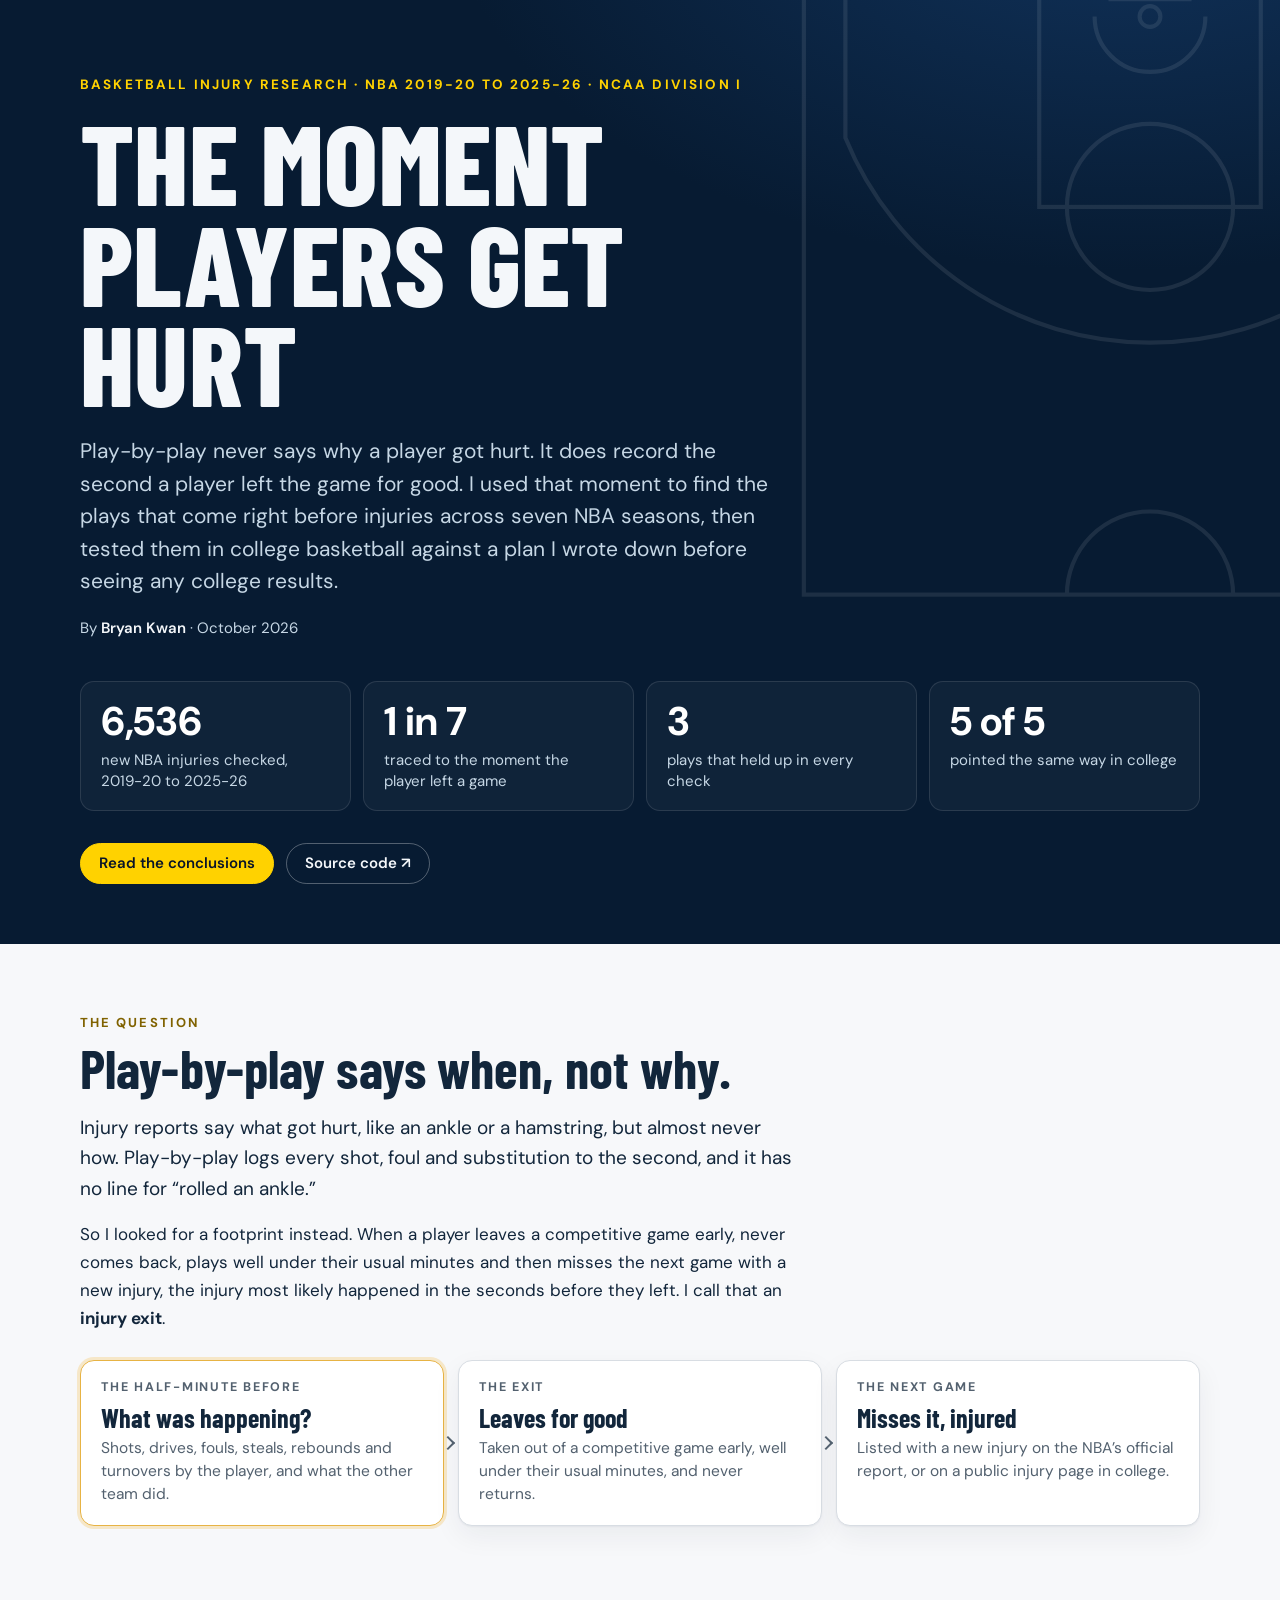
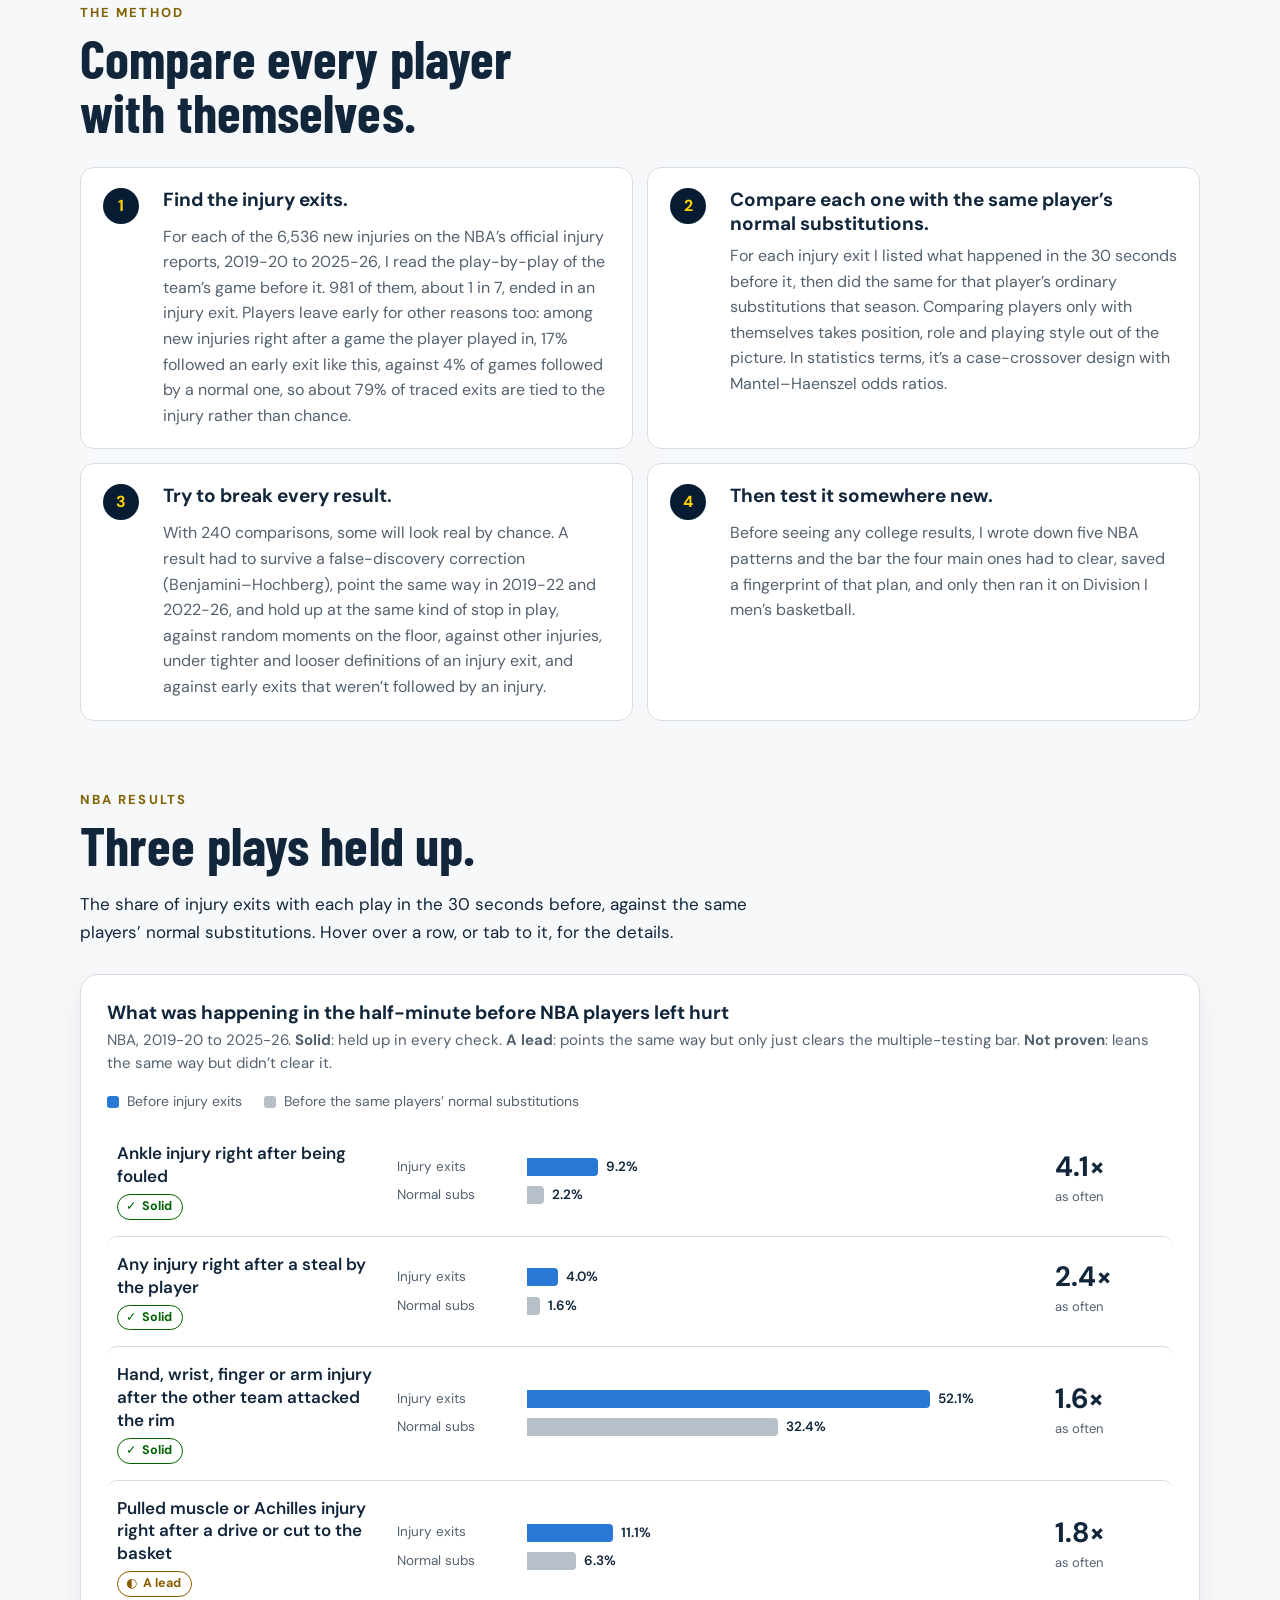
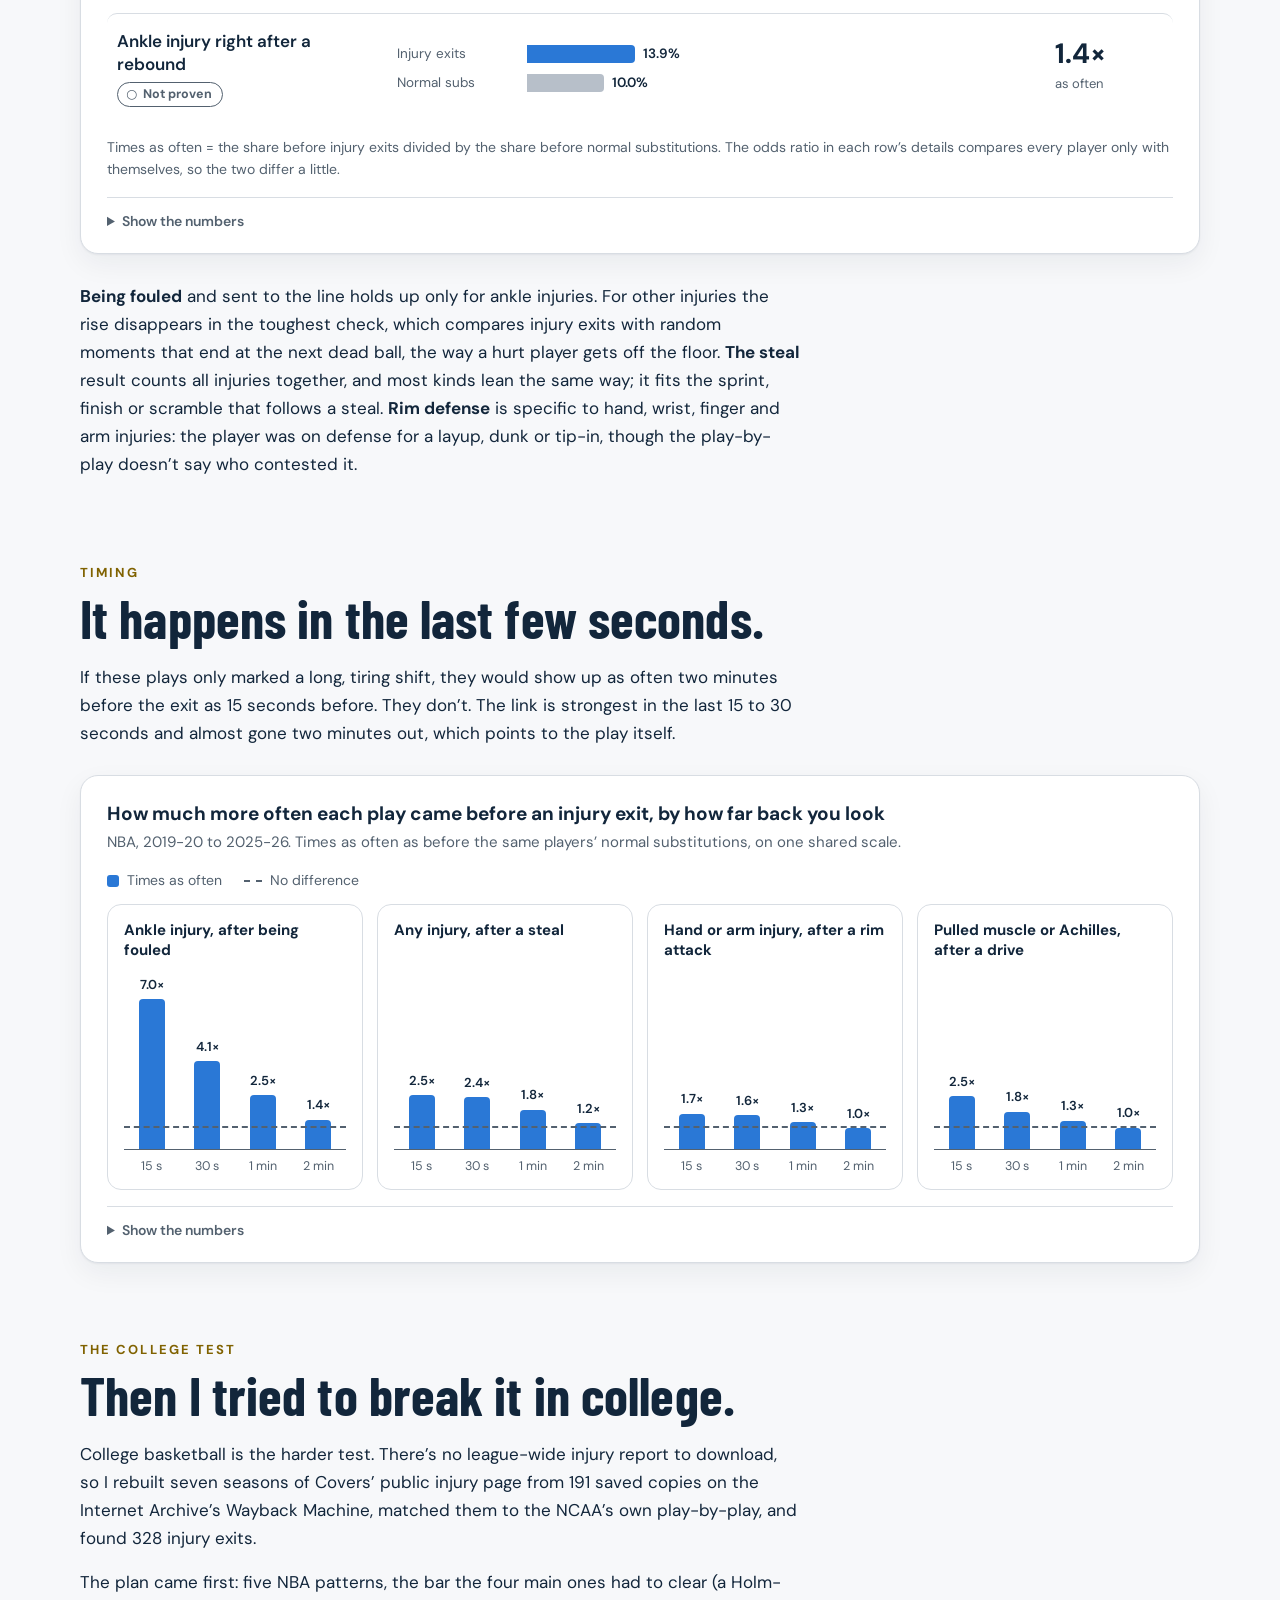
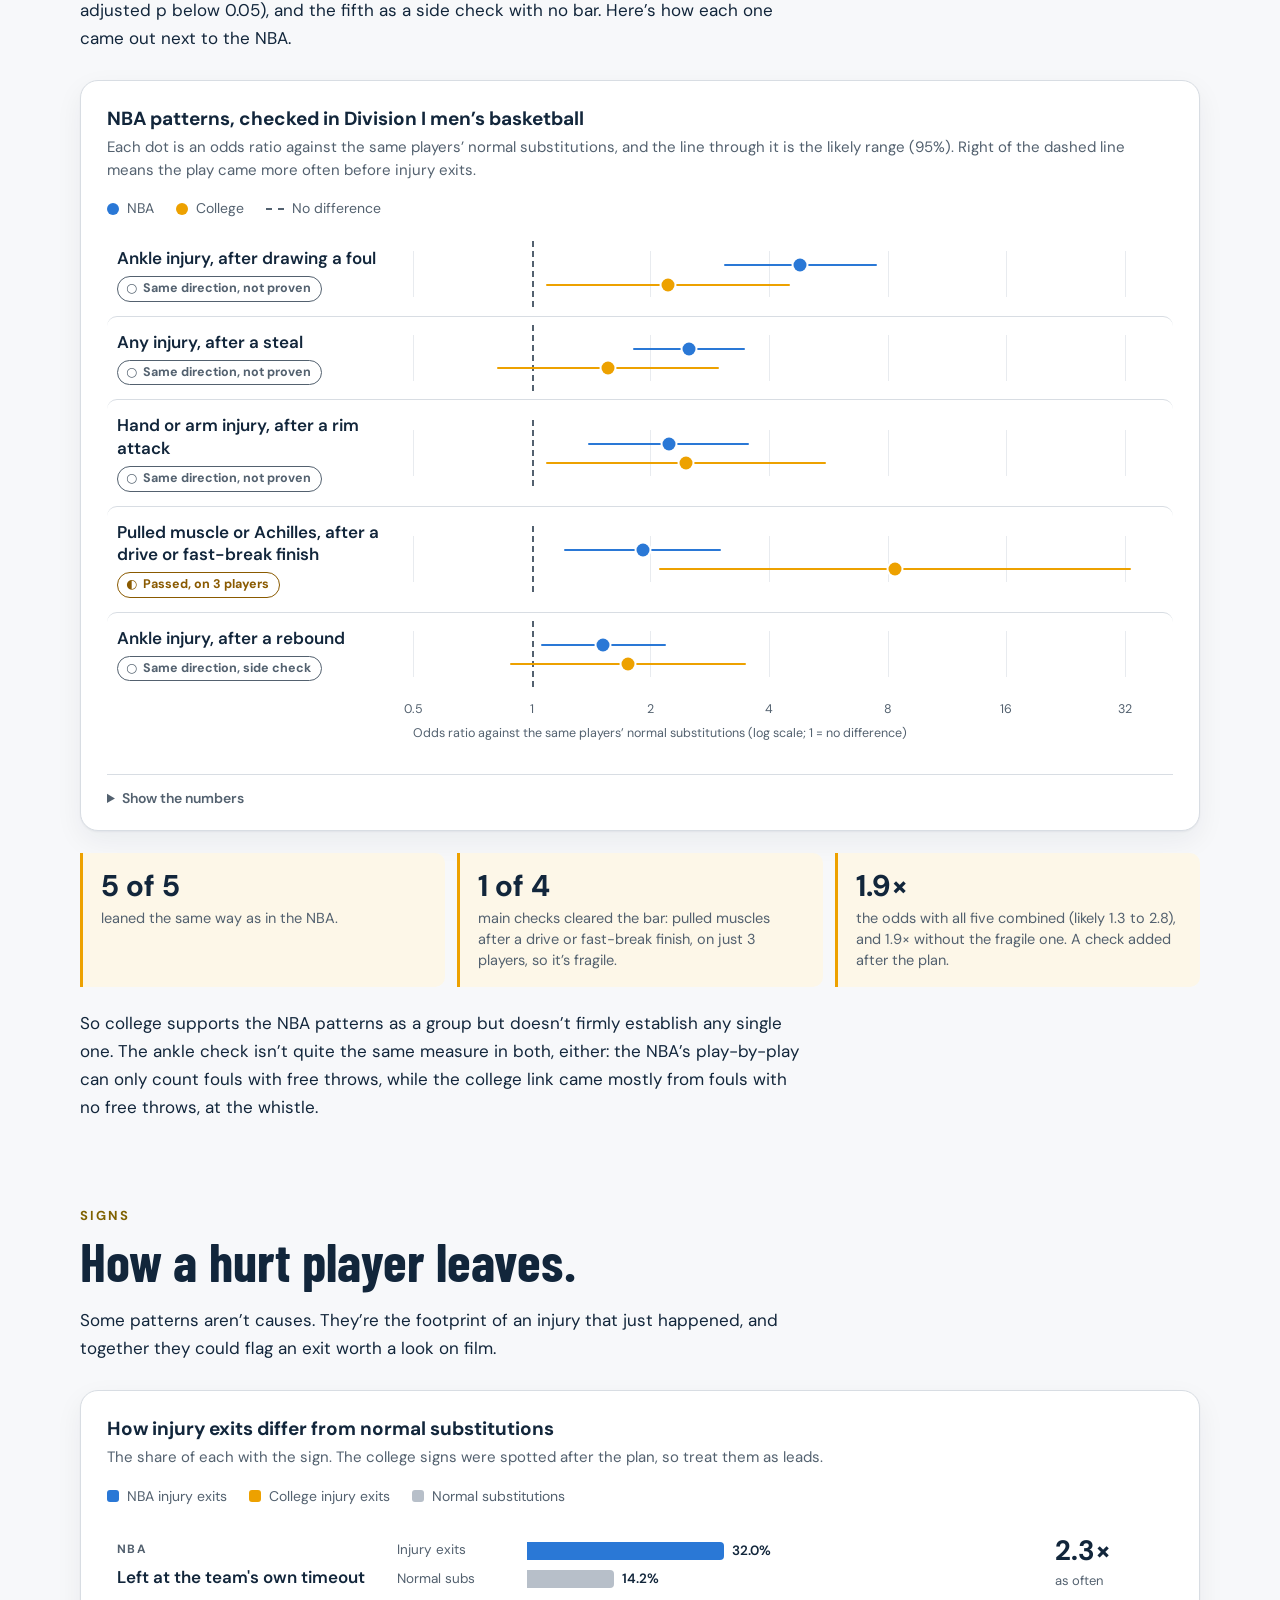
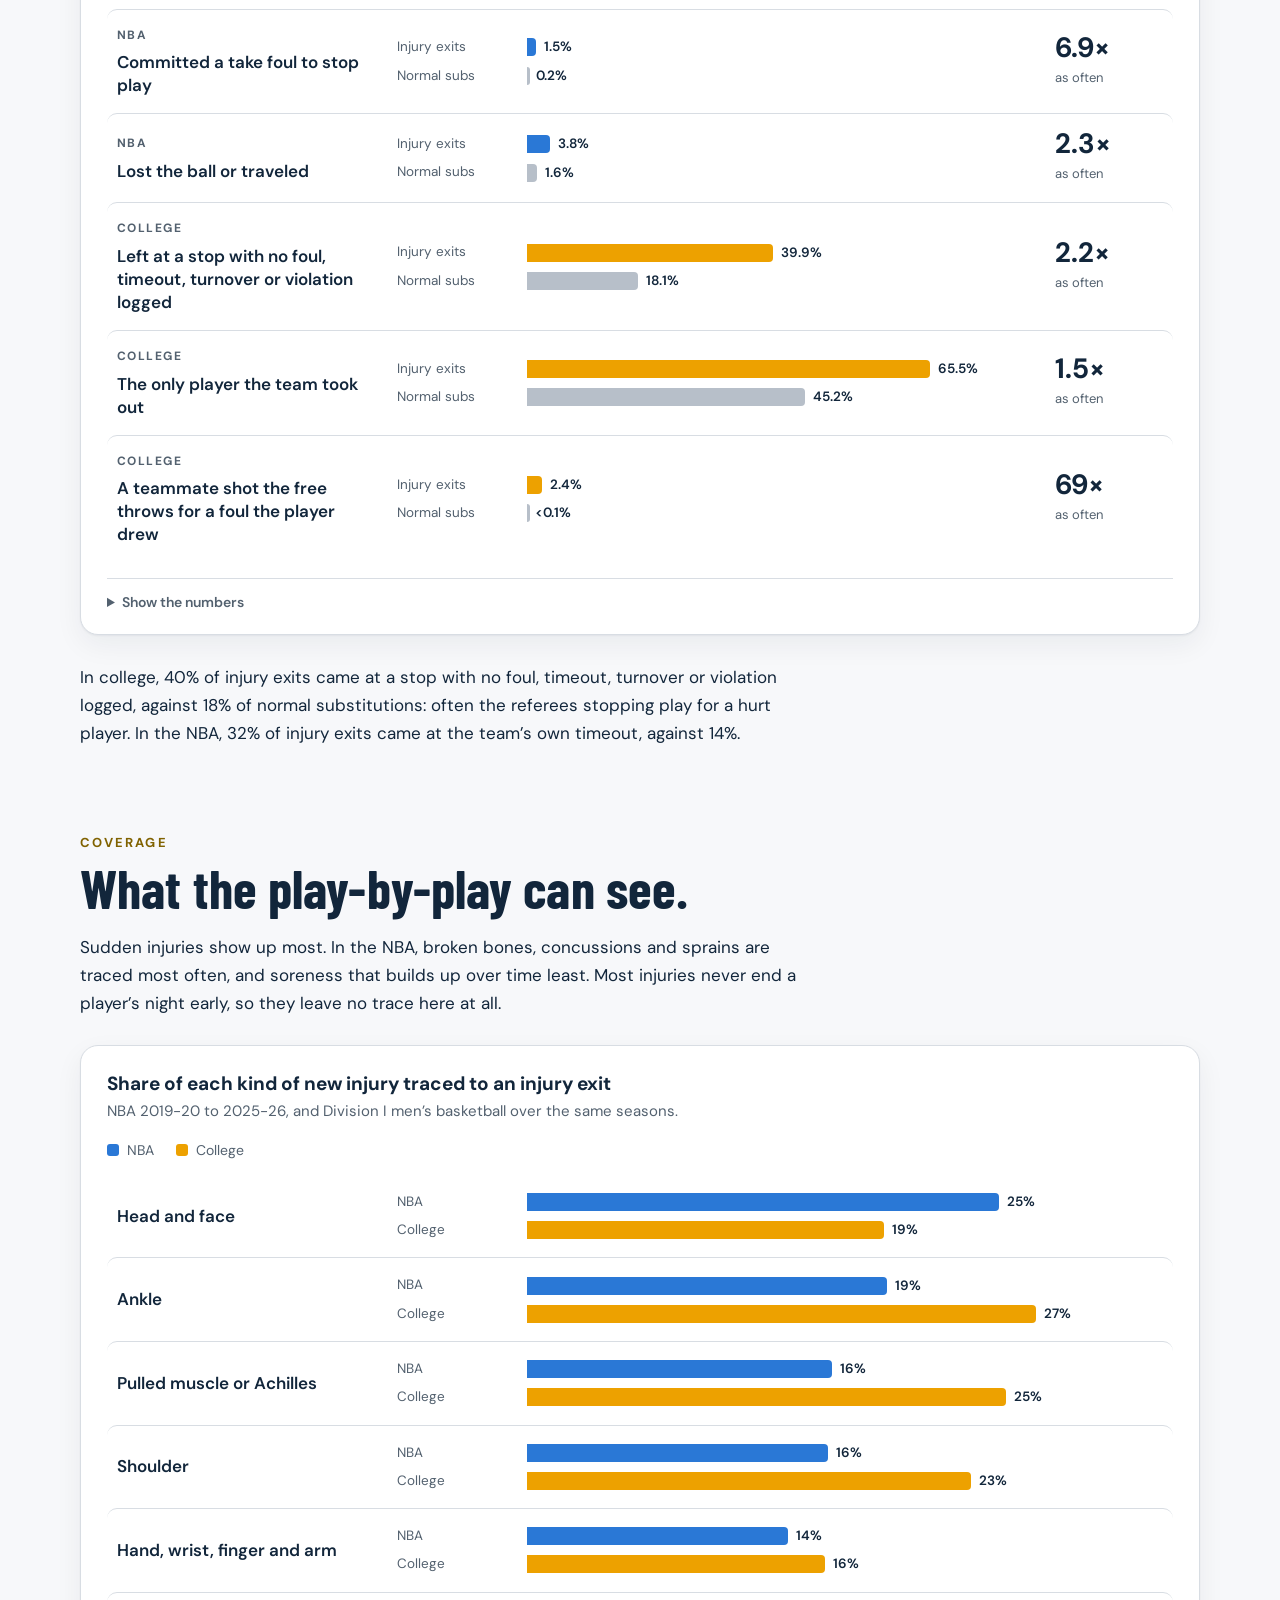
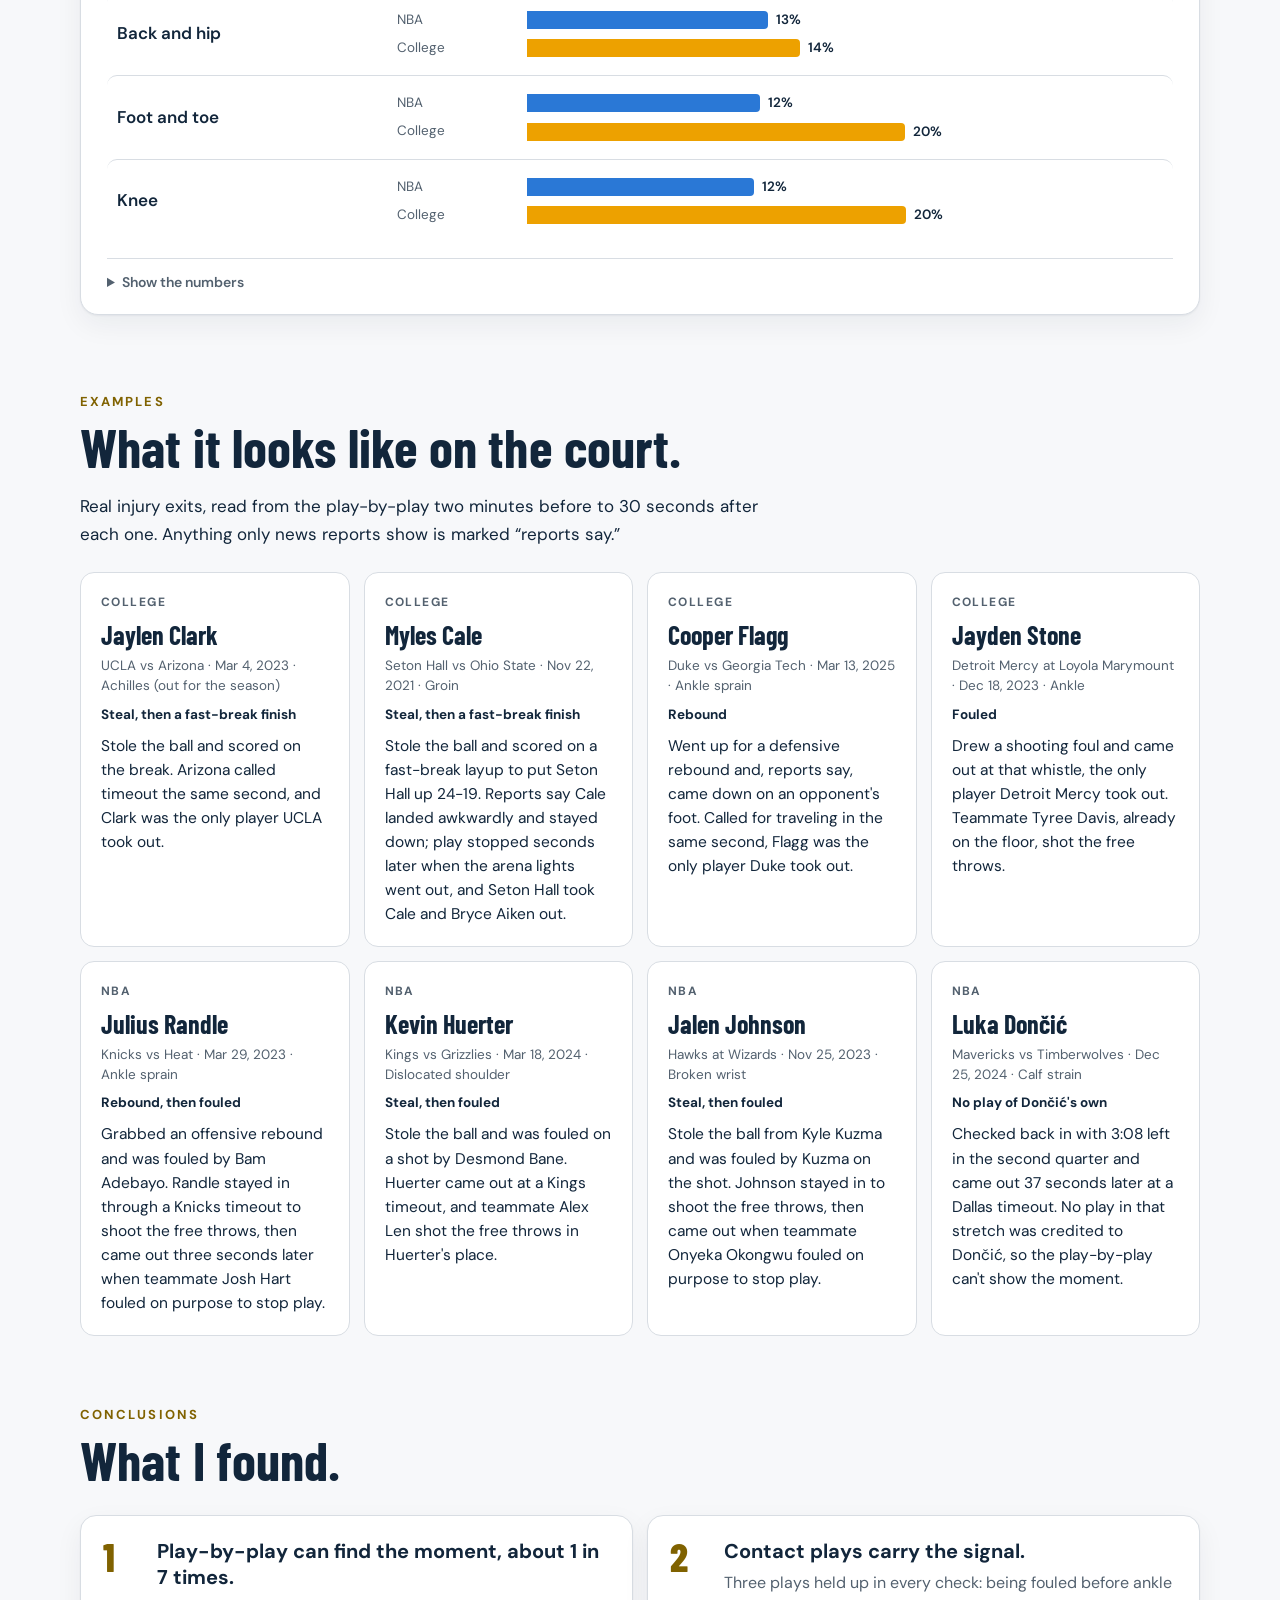
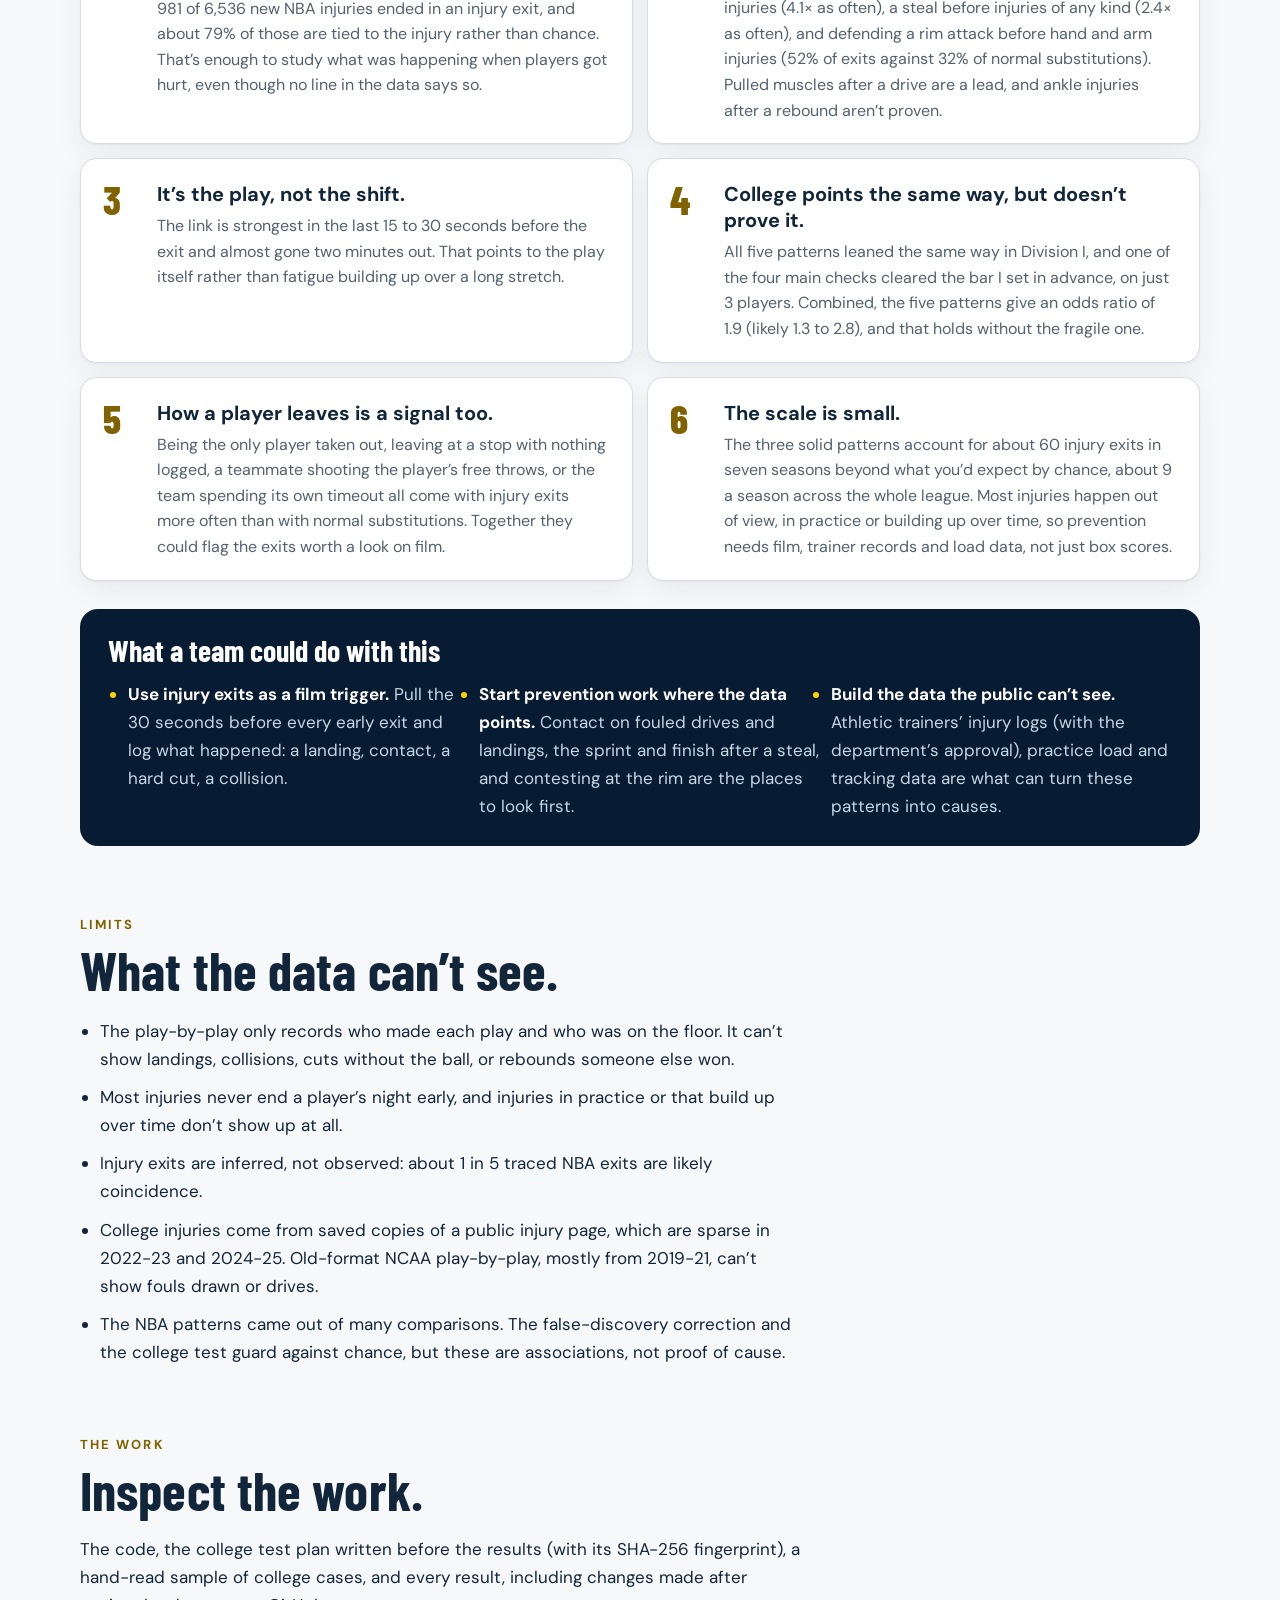
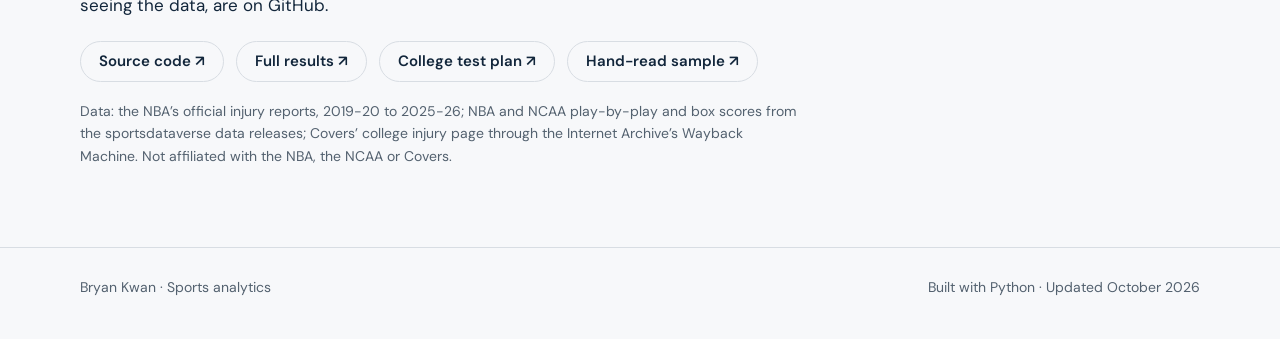
==== docs/index.html @ 78211c9e "first commit" ====
<!doctype html>
<html lang="en">
<head>
<meta charset="utf-8">
<meta name="viewport" content="width=device-width, initial-scale=1">
<title>The moment players get hurt · Basketball injury research</title>
<meta name="description" content="1 in 7 NBA injuries traced to the half-minute before the player left the game: the plays that come right before injuries, tested across 7 NBA seasons and checked in college basketball.">
<meta name="author" content="Bryan Kwan">
<meta property="og:type" content="article">
<meta property="og:title" content="The moment players get hurt">
<meta property="og:description" content="1 in 7 NBA injuries traced to the half-minute before the player left the game: the plays that come right before injuries, tested across 7 NBA seasons and checked in college basketball.">
<meta property="og:url" content="https://bryanhkwan.github.io/Basketball-Injury-Project/">
<meta property="og:image" content="https://bryanhkwan.github.io/Basketball-Injury-Project/assets/social-card.png">
<meta property="og:image:width" content="2400">
<meta property="og:image:height" content="1260">
<meta name="twitter:card" content="summary_large_image">
<meta name="theme-color" content="#071b32">
<link rel="icon" href="data:image/svg+xml,%3Csvg xmlns='http://www.w3.org/2000/svg' viewBox='0 0 64 64'%3E%3Ccircle cx='32' cy='32' r='29' fill='%23ffd200'/%3E%3Cg fill='none' stroke='%23071b32' stroke-width='3.5'%3E%3Cpath d='M3 32h58M32 3v58M12 11c9 8 9 34 0 42M52 11c-9 8-9 34 0 42'/%3E%3C/g%3E%3C/svg%3E">
<link rel="preconnect" href="https://fonts.googleapis.com">
<link rel="preconnect" href="https://fonts.gstatic.com" crossorigin>
<link rel="stylesheet" href="https://fonts.googleapis.com/css2?family=Barlow+Condensed:wght@600;700;800&family=DM+Sans:opsz,wght@9..40,400;9..40,600;9..40,700&display=swap">
<style>
/* The public report page (docs/index.html). Light by default, dark when the reader's system is dark.
   Series colors are validated with the dataviz palette checks: NBA blue and college gold in each mode. */
:root {
  color-scheme: light;
  --paper: #f7f8fa;
  --surface: #ffffff;
  --ink: #12263b;
  --ink-2: #53616f;
  --line: #d8dde3;
  --grid: #e8ebef;
  --navy: #071b32;
  --gold: #ffd200;
  --gold-ink: #806200;
  --nba: #2a78d6;
  --college: #eda100;
  --normal: #b7bfc9;
  --ref: #53616f;
  --good: #006300;
  --lead: #8a5a00;
  --hover: rgba(18, 38, 59, 0.04);
  --tip-bg: #ffffff;
  --tip-line: rgba(18, 38, 59, 0.14);
  --shadow: 0 1px 2px rgba(7, 27, 50, 0.05), 0 10px 28px rgba(7, 27, 50, 0.06);
  --hero-ink: #f4f7fa;
  --hero-ink-2: #c6d7e5;
  --display: "Barlow Condensed", "Arial Narrow", "Segoe UI", sans-serif;
  --body: "DM Sans", "Segoe UI", system-ui, -apple-system, sans-serif;
}
@media (prefers-color-scheme: dark) {
  :root {
    color-scheme: dark;
    --paper: #030b1a;
    --surface: #0c1e36;
    --ink: #f4f7fb;
    --ink-2: #99abc4;
    --line: #1d3350;
    --grid: #15293f;
    --gold-ink: #ffd200;
    --nba: #3987e5;
    --college: #c98500;
    --normal: #5b6b7d;
    --ref: #99abc4;
    --good: #3ccf6e;
    --lead: #fab219;
    --hover: rgba(244, 247, 251, 0.04);
    --tip-bg: #0f2540;
    --tip-line: rgba(244, 247, 251, 0.16);
    --shadow: none;
  }
}

* { box-sizing: border-box; }
html { -webkit-text-size-adjust: 100%; scroll-behavior: smooth; }
@media (prefers-reduced-motion: reduce) { html { scroll-behavior: auto; } }
body { margin: 0; background: var(--paper); color: var(--ink); font: 400 17px/1.65 var(--body); }
a { color: inherit; text-underline-offset: 3px; }
a:focus-visible, button:focus-visible, summary:focus-visible { outline: 2px solid var(--nba); outline-offset: 3px; border-radius: 4px; }
.wrap { width: min(1120px, 100% - 40px); margin-inline: auto; }
.measure { max-width: 720px; }
.skip { position: absolute; left: -9999px; }
.skip:focus { left: 16px; top: 16px; z-index: 10; background: var(--gold); color: #091428; padding: 8px 12px; border-radius: 8px; }

/* ---- hero ---------------------------------------------------------------------------------------------- */
.hero { position: relative; overflow: hidden; color: var(--hero-ink); padding: 76px 0 60px;
  background: radial-gradient(1100px 620px at 88% -12%, #11335c 0%, rgba(17, 51, 92, 0) 62%), var(--navy); }
.court { position: absolute; right: -230px; top: -70px; width: 720px; max-width: none; opacity: 0.085; pointer-events: none; }
.court * { fill: none; stroke: #ffffff; stroke-width: 3; }
.hero .wrap { position: relative; }
.kicker { margin: 0; font: 700 13.5px/1.4 var(--body); letter-spacing: 0.16em; text-transform: uppercase; color: var(--gold); }
.hero h1 { margin: 16px 0 22px; max-width: 11ch; font: 800 clamp(52px, 9.5vw, 112px)/0.9 var(--display); text-transform: uppercase; letter-spacing: 0.004em; }
.dek { margin: 0; max-width: 700px; font-size: clamp(18px, 2.1vw, 21px); line-height: 1.55; color: var(--hero-ink-2); }
.byline { margin: 18px 0 0; font-size: 15px; color: var(--hero-ink-2); }
.byline b { color: var(--hero-ink); font-weight: 600; }
.metrics { display: grid; grid-template-columns: repeat(auto-fit, minmax(min(100%, 210px), 1fr)); gap: 12px; margin: 40px 0 0; padding: 0; list-style: none; }
.metrics li { padding: 18px 20px; border: 1px solid rgba(255, 255, 255, 0.11); border-radius: 14px; background: rgba(255, 255, 255, 0.035); }
.metrics strong { display: block; font: 700 40px/1.05 var(--body); color: #ffffff; }
.metrics span { display: block; margin-top: 8px; font-size: 15px; line-height: 1.4; color: var(--hero-ink-2); }
.actions { display: flex; flex-wrap: wrap; gap: 12px; margin-top: 32px; }
.button { display: inline-flex; align-items: center; gap: 8px; padding: 12px 18px; border: 1px solid rgba(255, 255, 255, 0.3);
  border-radius: 999px; font: 600 15px/1 var(--body); color: var(--hero-ink); text-decoration: none; }
.button:hover { border-color: rgba(255, 255, 255, 0.6); }
.button.primary { background: var(--gold); border-color: var(--gold); color: #091428; }
.button.primary:hover { background: #ffe15c; }
.button.dark { border-color: var(--line); color: var(--ink); }
.button.dark:hover { border-color: var(--ink-2); }
.button:focus-visible { outline: 2px solid var(--gold); outline-offset: 3px; }

/* ---- sections ---------------------------------------------------------------------------------------- */
main section { padding: 72px 0 0; scroll-margin-top: 16px; }
.eyebrow { margin: 0; font: 700 13px/1 var(--body); letter-spacing: 0.16em; text-transform: uppercase; color: var(--gold-ink); }
h2 { margin: 12px 0 18px; font: 700 clamp(36px, 5vw, 54px)/1 var(--display); letter-spacing: 0.002em; color: var(--ink); text-wrap: balance; }
h3 { margin: 0; font: 700 19px/1.3 var(--body); }
p { margin: 0 0 16px; }
.lead { font-size: 19px; line-height: 1.6; }
.muted { color: var(--ink-2); }
strong, b { font-weight: 700; }

.flow { display: grid; grid-template-columns: repeat(3, minmax(0, 1fr)); gap: 14px; margin: 28px 0 8px; padding: 0; list-style: none; counter-reset: flow; }
.flow li { position: relative; padding: 20px 20px 18px; border: 1px solid var(--line); border-radius: 14px; background: var(--surface); box-shadow: var(--shadow); }
.flow li.key { border-color: color-mix(in srgb, var(--college) 70%, var(--line)); box-shadow: 0 0 0 3px color-mix(in srgb, var(--college) 20%, transparent); }
.flow .step { display: block; font: 700 12.5px/1 var(--body); letter-spacing: 0.14em; text-transform: uppercase; color: var(--ink-2); }
.flow strong { display: block; margin: 10px 0 6px; font: 700 26px/1.05 var(--display); }
.flow p { margin: 0; font-size: 15.5px; line-height: 1.5; color: var(--ink-2); }
.flow li + li::before { content: ""; position: absolute; left: -11px; top: 50%; width: 8px; height: 8px; border-top: 2px solid var(--ink-2); border-right: 2px solid var(--ink-2); transform: translate(-50%, -50%) rotate(45deg); }

.steps { margin: 28px 0 0; padding: 0; list-style: none; display: grid; gap: 14px; counter-reset: steps; }
.steps li { display: grid; grid-template-columns: 44px minmax(0, 1fr); align-content: start; gap: 0 16px; padding: 20px 22px; border: 1px solid var(--line); border-radius: 14px; background: var(--surface); counter-increment: steps; }
.steps li::before { content: counter(steps); display: grid; place-items: center; width: 36px; height: 36px; border-radius: 50%; background: var(--navy); color: var(--gold); font: 700 16px/1 var(--body); }
.steps h3 { grid-column: 2; margin-bottom: 6px; }
.steps p { grid-column: 2; margin: 0; color: var(--ink-2); font-size: 16px; line-height: 1.6; }

@media (min-width: 960px) {
  .steps { grid-template-columns: repeat(2, minmax(0, 1fr)); }
  .conclusions { grid-template-columns: repeat(2, minmax(0, 1fr)); }
  .todo ul { grid-template-columns: repeat(3, minmax(0, 1fr)); gap: 12px 32px; }
}
.figure + .measure { margin-top: 28px; }

/* ---- figures ----------------------------------------------------------------------------------------- */
.figure { margin: 28px 0 8px; padding: 26px 26px 20px; border: 1px solid var(--line); border-radius: 18px; background: var(--surface); box-shadow: var(--shadow); }
.figure .sub { margin: 4px 0 16px; font-size: 15px; line-height: 1.5; color: var(--ink-2); }
.legend { display: flex; flex-wrap: wrap; gap: 6px 22px; margin: 0 0 12px; padding: 0; list-style: none; font-size: 14px; color: var(--ink-2); }
.legend li { display: inline-flex; align-items: center; gap: 8px; }
.sw { display: inline-block; width: 12px; height: 12px; border-radius: 3px; }
.sw.dot { border-radius: 50%; }
.sw.ref { width: 18px; height: 0; border-top: 2px dashed var(--ref); border-radius: 0; }
.note { margin: 14px 0 0; font-size: 14px; line-height: 1.55; color: var(--ink-2); }
.chart { position: relative; }
.chart:empty { min-height: 220px; }

details.data { margin-top: 16px; padding-top: 12px; border-top: 1px solid var(--line); }
details.data summary { cursor: pointer; width: fit-content; font-size: 14px; font-weight: 600; color: var(--ink-2); }
details.data summary:hover { color: var(--ink); }
.table-wrap { overflow-x: auto; }
table { width: 100%; margin-top: 12px; border-collapse: collapse; font-size: 14px; line-height: 1.45; font-variant-numeric: tabular-nums; }
caption { text-align: left; padding: 0 0 8px; color: var(--ink-2); font-size: 13.5px; }
th, td { padding: 9px 10px; border-bottom: 1px solid var(--line); text-align: left; vertical-align: top; }
thead th { font-weight: 600; color: var(--ink-2); white-space: nowrap; }
td.num, th.num { text-align: right; white-space: nowrap; }

/* verdict tags: icon + label, never color alone */
.tag { display: inline-flex; align-items: center; gap: 6px; width: fit-content; padding: 3px 10px 3px 8px; border: 1px solid currentColor; border-radius: 999px; font-size: 12.5px; font-weight: 700; line-height: 1.4; white-space: nowrap; }
.tag.solid { color: var(--good); }
.tag.lead, .tag.passed { color: var(--lead); }
.tag.not, .tag.same { color: var(--ink-2); }
.chip { display: inline-block; font-size: 12px; font-weight: 700; letter-spacing: 0.12em; text-transform: uppercase; color: var(--ink-2); }

/* paired bar rows: a label, one or two bars on a shared scale, an optional ratio */
.rows { display: grid; }
.row { display: grid; grid-template-columns: minmax(0, 16rem) minmax(0, 1fr) 6.75rem; gap: 10px 24px; align-items: center; padding: 16px 10px; border-top: 1px solid var(--line); border-radius: 10px; outline: none; }
.row.no-ratio { grid-template-columns: minmax(0, 16rem) minmax(0, 1fr); }
.row:first-child { border-top-color: transparent; }
.row:hover, .row:focus-visible { background: var(--hover); }
.row:focus-visible { box-shadow: inset 0 0 0 2px var(--nba); }
.row-head { display: grid; gap: 6px; min-width: 0; }
.row-label { font-weight: 600; line-height: 1.35; }
.bars { display: grid; gap: 6px; min-width: 0; }
.bar-line { display: grid; grid-template-columns: 7.5rem minmax(0, 1fr); gap: 10px; align-items: center; font-size: 13.5px; color: var(--ink-2); }
.track { position: relative; height: 18px; }
.bar { position: absolute; left: 0; top: 0; bottom: 0; min-width: 3px; border-radius: 0 4px 4px 0; }
.bar-val { position: absolute; top: 50%; transform: translateY(-50%); padding-left: 8px; font-weight: 600; color: var(--ink); white-space: nowrap; font-variant-numeric: tabular-nums; }
.ratio strong { display: block; font: 700 28px/1 var(--body); }
.ratio span { font-size: 13px; color: var(--ink-2); }

/* the fade: small multiples on one shared scale */
.fade { display: grid; grid-template-columns: repeat(auto-fit, minmax(min(100%, 230px), 1fr)); gap: 14px; }
.panel { padding: 16px 16px 12px; border: 1px solid var(--line); border-radius: 14px; outline: none; }
.panel:hover, .panel:focus-visible { background: var(--hover); }
.panel:focus-visible { box-shadow: inset 0 0 0 2px var(--nba); }
.panel h3 { min-height: 2.6em; margin-bottom: 10px; font-size: 15px; line-height: 1.3; }
.plot { position: relative; height: 180px; display: grid; grid-template-columns: repeat(4, minmax(0, 1fr)); align-items: end; border-bottom: 1px solid var(--ink-2); }
.col { position: relative; justify-self: center; width: min(26px, 70%); min-height: 2px; border-radius: 4px 4px 0 0; background: var(--nba); }
.col-val { position: absolute; bottom: calc(100% + 4px); left: 50%; transform: translateX(-50%); font-size: 13px; font-weight: 600; white-space: nowrap; font-variant-numeric: tabular-nums; }
.ref-line { position: absolute; left: 0; right: 0; border-top: 2px dashed var(--ref); pointer-events: none; }
.ticks { display: grid; grid-template-columns: repeat(4, minmax(0, 1fr)); margin-top: 6px; font-size: 12.5px; text-align: center; color: var(--ink-2); }

/* the college check: estimates with their likely ranges on a log scale */
.forest { display: grid; }
.f-row { display: grid; grid-template-columns: minmax(0, 17rem) minmax(0, 1fr); gap: 8px 24px; align-items: center; padding: 14px 10px; border-top: 1px solid var(--line); border-radius: 10px; outline: none; }
.f-row:first-child { border-top-color: transparent; }
.f-row:hover, .f-row:focus-visible { background: var(--hover); }
.f-row:focus-visible { box-shadow: inset 0 0 0 2px var(--nba); }
.f-plot { position: relative; height: 46px; }
.f-grid { position: absolute; top: 0; bottom: 0; border-left: 1px solid var(--grid); }
.f-ref { position: absolute; top: -10px; bottom: -10px; border-left: 2px dashed var(--ref); }
.f-est { position: absolute; left: 0; right: 0; height: 0; }
.f-est.nba { top: 30%; color: var(--nba); }
.f-est.college { top: 72%; color: var(--college); }
.f-whisker { position: absolute; top: -1px; height: 2px; border-radius: 1px; background: currentColor; }
.f-dot { position: absolute; top: 0; width: 13px; height: 13px; border-radius: 50%; background: currentColor; transform: translate(-50%, -50%); box-shadow: 0 0 0 2px var(--surface); }
.f-axis-row { padding-top: 4px; border-top: 0; }
.f-axis-row:hover { background: none; }
.f-axis { position: relative; height: 22px; }
.f-tick { position: absolute; top: 0; transform: translateX(-50%); font-size: 12.5px; color: var(--ink-2); font-variant-numeric: tabular-nums; }
.f-axis-label { margin: 2px 0 0; font-size: 12.5px; color: var(--ink-2); }

.callouts { display: grid; grid-template-columns: repeat(auto-fit, minmax(min(100%, 220px), 1fr)); gap: 12px; margin: 22px 0 0; padding: 0; list-style: none; }
.callouts li { padding: 16px 18px; border-left: 3px solid var(--college); border-radius: 0 10px 10px 0; background: color-mix(in srgb, var(--college) 9%, var(--surface)); }
.callouts strong { display: block; font: 700 30px/1.1 var(--body); }
.callouts span { display: block; margin-top: 6px; font-size: 14.5px; line-height: 1.45; color: var(--ink-2); }

/* examples */
.cards { display: grid; grid-template-columns: repeat(auto-fit, minmax(min(100%, 250px), 1fr)); gap: 14px; margin-top: 24px; }
.card { display: grid; align-content: start; gap: 8px; padding: 20px; border: 1px solid var(--line); border-radius: 14px; background: var(--surface); }
.card h3 { font: 700 26px/1.05 var(--display); }
.card .meta { margin: 0; font-size: 13.5px; line-height: 1.45; color: var(--ink-2); }
.card .play { margin: 0; font-size: 13.5px; font-weight: 700; }
.card p.story { margin: 0; font-size: 15.5px; line-height: 1.55; }

/* conclusions */
.conclusions { margin: 28px 0 0; padding: 0; list-style: none; display: grid; gap: 14px; counter-reset: c; }
.conclusions li { position: relative; padding: 22px 24px 20px 76px; border: 1px solid var(--line); border-radius: 16px; background: var(--surface); box-shadow: var(--shadow); counter-increment: c; }
.conclusions li::before { content: counter(c); position: absolute; left: 22px; top: 20px; font: 800 40px/1 var(--display); color: var(--gold-ink); }
.conclusions h3 { margin-bottom: 6px; font-size: 20px; }
.conclusions p { margin: 0; color: var(--ink-2); font-size: 16px; line-height: 1.6; }
.todo { margin: 28px 0 0; padding: 26px 28px; border-radius: 18px; background: var(--navy); color: var(--hero-ink); }
.todo h3 { font: 700 30px/1.05 var(--display); color: #ffffff; }
.todo ul { margin: 14px 0 0; padding-left: 20px; display: grid; gap: 10px; color: var(--hero-ink-2); }
.todo li::marker { color: var(--gold); }
.todo b { color: #ffffff; }
.limits { margin: 20px 0 0; padding-left: 20px; display: grid; gap: 10px; }
.links { display: flex; flex-wrap: wrap; gap: 12px; margin: 22px 0 18px; }
.credits { font-size: 14px; line-height: 1.6; color: var(--ink-2); }

footer { margin-top: 80px; padding: 28px 0 40px; border-top: 1px solid var(--line); font-size: 14px; color: var(--ink-2); }
footer .wrap { display: flex; flex-wrap: wrap; justify-content: space-between; gap: 8px 24px; }

/* tooltip: values lead, labels follow */
.tip { position: fixed; z-index: 20; max-width: 300px; padding: 10px 12px; border: 1px solid var(--tip-line); border-radius: 10px; background: var(--tip-bg); color: var(--ink); box-shadow: 0 8px 28px rgba(7, 27, 50, 0.18); font-size: 13.5px; line-height: 1.4; pointer-events: none; }
.tip-title { margin-bottom: 6px; font-weight: 600; color: var(--ink-2); }
.tip-row { display: flex; justify-content: space-between; gap: 18px; }
.tip-row b { flex: none; white-space: nowrap; font-variant-numeric: tabular-nums; }

@media (max-width: 760px) {
  body { font-size: 16.5px; }
  .hero { padding: 56px 0 44px; }
  .court { width: 520px; right: -170px; top: -40px; }
  .flow { grid-template-columns: minmax(0, 1fr); }
  .flow li + li::before { left: 50%; top: -11px; transform: translate(-50%, -50%) rotate(135deg); }
  .row, .row.no-ratio, .f-row { grid-template-columns: minmax(0, 1fr); }
  .ratio { display: flex; align-items: baseline; gap: 8px; }
  .figure { padding: 20px 16px 16px; }
  .conclusions li { padding: 20px 18px 18px 60px; }
  .conclusions li::before { left: 18px; font-size: 34px; }
}
@media print {
  .hero { background: #ffffff; color: #000000; }
  .court, .actions, details.data summary::marker { display: none; }
  .figure, .flow li, .steps li, .card, .conclusions li { box-shadow: none; break-inside: avoid; }
}

</style>
</head>
<body>
<a class="skip" href="#main">Skip to the report</a>

<header class="hero">
  <svg class="court" viewBox="-10 -10 520 490" aria-hidden="true" focusable="false">
    <rect x="0" y="0" width="500" height="470"/>
    <rect x="170" y="0" width="160" height="190"/>
    <circle cx="250" cy="190" r="60"/>
    <line x1="220" y1="40" x2="280" y2="40"/>
    <circle cx="250" cy="52.5" r="7.5"/>
    <path d="M210 52.5 A40 40 0 0 0 290 52.5"/>
    <path d="M30 0 V140 A237.5 237.5 0 0 0 470 140 V0"/>
    <path d="M190 470 A60 60 0 0 1 310 470"/>
  </svg>
  <div class="wrap">
    <p class="kicker">Basketball injury research · NBA 2019-20 to 2025-26 · NCAA Division I</p>
    <h1>The moment players get hurt</h1>
    <p class="dek">Play-by-play never says why a player got hurt. It does record the second a player left the game for good. I used that moment to find the plays that come right before injuries across seven NBA seasons, then tested them in college basketball against a plan I wrote down before seeing any college results.</p>
    <p class="byline">By <b>Bryan Kwan</b> · October 2026</p>
    <ul class="metrics" aria-label="Headline numbers">
      <li><strong>6,536</strong><span>new NBA injuries checked, 2019-20 to 2025-26</span></li>
      <li><strong>1 in 7</strong><span>traced to the moment the player left a game</span></li>
      <li><strong>3</strong><span>plays that held up in every check</span></li>
      <li><strong>5 of 5</strong><span>pointed the same way in college</span></li>
    </ul>
    <div class="actions">
      <a class="button primary" href="#conclusions">Read the conclusions</a>
      <a class="button" href="https://github.com/bryanhkwan/Basketball-Injury-Project" target="_blank" rel="noopener">Source code ↗</a>
    </div>
  </div>
</header>

<main id="main">
  <section id="question" class="wrap">
    <div class="measure">
      <p class="eyebrow">The question</p>
      <h2>Play-by-play says when, not why.</h2>
      <p class="lead">Injury reports say what got hurt, like an ankle or a hamstring, but almost never how. Play-by-play logs every shot, foul and substitution to the second, and it has no line for “rolled an ankle.”</p>
      <p>So I looked for a footprint instead. When a player leaves a competitive game early, never comes back, plays well under their usual minutes and then misses the next game with a new injury, the injury most likely happened in the seconds before they left. I call that an <b>injury exit</b>.</p>
    </div>
    <ol class="flow" aria-label="What an injury exit is">
      <li class="key"><span class="step">The half-minute before</span><strong>What was happening?</strong><p>Shots, drives, fouls, steals, rebounds and turnovers by the player, and what the other team did.</p></li>
      <li><span class="step">The exit</span><strong>Leaves for good</strong><p>Taken out of a competitive game early, well under their usual minutes, and never returns.</p></li>
      <li><span class="step">The next game</span><strong>Misses it, injured</strong><p>Listed with a new injury on the NBA’s official report, or on a public injury page in college.</p></li>
    </ol>
  </section>

  <section id="approach" class="wrap">
    <div class="measure">
      <p class="eyebrow">The method</p>
      <h2>Compare every player with themselves.</h2>
    </div>
    <ol class="steps">
      <li><h3>Find the injury exits.</h3><p>For each of the 6,536 new injuries on the NBA’s official injury reports, 2019-20 to 2025-26, I read the play-by-play of the team’s game before it. 981 of them, about 1 in 7, ended in an injury exit. Players leave early for other reasons too: among new injuries right after a game the player played in, 17% followed an early exit like this, against 4% of games followed by a normal one, so about 79% of traced exits are tied to the injury rather than chance.</p></li>
      <li><h3>Compare each one with the same player’s normal substitutions.</h3><p>For each injury exit I listed what happened in the 30 seconds before it, then did the same for that player’s ordinary substitutions that season. Comparing players only with themselves takes position, role and playing style out of the picture. In statistics terms, it’s a case-crossover design with Mantel–Haenszel odds ratios.</p></li>
      <li><h3>Try to break every result.</h3><p>With 240 comparisons, some will look real by chance. A result had to survive a false-discovery correction (Benjamini–Hochberg), point the same way in 2019-22 and 2022-26, and hold up at the same kind of stop in play, against random moments on the floor, against other injuries, under tighter and looser definitions of an injury exit, and against early exits that weren’t followed by an injury.</p></li>
      <li><h3>Then test it somewhere new.</h3><p>Before seeing any college results, I wrote down five NBA patterns and the bar the four main ones had to clear, saved a fingerprint of that plan, and only then ran it on Division I men’s basketball.</p></li>
    </ol>
  </section>

  <section id="nba" class="wrap">
    <div class="measure">
      <p class="eyebrow">NBA results</p>
      <h2>Three plays held up.</h2>
      <p>The share of injury exits with each play in the 30 seconds before, against the same players’ normal substitutions. Hover over a row, or tab to it, for the details.</p>
    </div>
    <figure class="figure" aria-labelledby="fig-nba-title">
      <h3 id="fig-nba-title">What was happening in the half-minute before NBA players left hurt</h3>
      <p class="sub">NBA, 2019-20 to 2025-26. <b>Solid</b>: held up in every check. <b>A lead</b>: points the same way but only just clears the multiple-testing bar. <b>Not proven</b>: leans the same way but didn’t clear it.</p>
      <ul class="legend"><li><span class="sw" style="background: var(--nba)"></span>Before injury exits</li><li><span class="sw" style="background: var(--normal)"></span>Before the same players’ normal substitutions</li></ul>
      <div class="chart" id="chart-nba"></div>
      <p class="note">Times as often = the share before injury exits divided by the share before normal substitutions. The odds ratio in each row’s details compares every player only with themselves, so the two differ a little.</p>
      <details class="data"><summary>Show the numbers</summary><div class="table-wrap"><table><caption>NBA, 2019-20 to 2025-26: the 30 seconds before injury exits against the same players&#x27; normal substitutions.</caption><thead><tr><th scope="col">Pattern</th><th scope="col" class="num">Exits with the play</th><th scope="col" class="num">Before injury exits</th><th scope="col" class="num">Before normal subs</th><th scope="col" class="num">Times as often</th><th scope="col" class="num">Odds ratio (likely range)</th><th scope="col">Verdict</th></tr></thead><tbody><tr><td>Ankle injury right after being fouled</td><td class="num">23 of 251</td><td class="num">9.2%</td><td class="num">2.2%</td><td class="num">4.1×</td><td class="num">4.8 (3.1 to 7.5)</td><td>Solid</td></tr><tr><td>Any injury right after a steal by the player</td><td class="num">39 of 981</td><td class="num">4.0%</td><td class="num">1.6%</td><td class="num">2.4×</td><td class="num">2.5 (1.8 to 3.5)</td><td>Solid</td></tr><tr><td>Hand, wrist, finger or arm injury after the other team attacked the rim</td><td class="num">37 of 71</td><td class="num">52.1%</td><td class="num">32.4%</td><td class="num">1.6×</td><td class="num">2.2 (1.4 to 3.6)</td><td>Solid</td></tr><tr><td>Pulled muscle or Achilles injury right after a drive or cut to the basket</td><td class="num">22 of 198</td><td class="num">11.1%</td><td class="num">6.3%</td><td class="num">1.8×</td><td class="num">1.9 (1.2 to 3.0)</td><td>A lead</td></tr><tr><td>Ankle injury right after a rebound</td><td class="num">35 of 251</td><td class="num">13.9%</td><td class="num">10.0%</td><td class="num">1.4×</td><td class="num">1.5 (1.1 to 2.2)</td><td>Not proven</td></tr></tbody></table></div></details>
    </figure>
    <div class="measure">
      <p><b>Being fouled</b> and sent to the line holds up only for ankle injuries. For other injuries the rise disappears in the toughest check, which compares injury exits with random moments that end at the next dead ball, the way a hurt player gets off the floor. <b>The steal</b> result counts all injuries together, and most kinds lean the same way; it fits the sprint, finish or scramble that follows a steal. <b>Rim defense</b> is specific to hand, wrist, finger and arm injuries: the player was on defense for a layup, dunk or tip-in, though the play-by-play doesn’t say who contested it.</p>
    </div>
  </section>

  <section id="timing" class="wrap">
    <div class="measure">
      <p class="eyebrow">Timing</p>
      <h2>It happens in the last few seconds.</h2>
      <p>If these plays only marked a long, tiring shift, they would show up as often two minutes before the exit as 15 seconds before. They don’t. The link is strongest in the last 15 to 30 seconds and almost gone two minutes out, which points to the play itself.</p>
    </div>
    <figure class="figure" aria-labelledby="fig-fade-title">
      <h3 id="fig-fade-title">How much more often each play came before an injury exit, by how far back you look</h3>
      <p class="sub">NBA, 2019-20 to 2025-26. Times as often as before the same players’ normal substitutions, on one shared scale.</p>
      <ul class="legend"><li><span class="sw" style="background: var(--nba)"></span>Times as often</li><li><span class="sw ref"></span>No difference</li></ul>
      <div class="chart fade" id="chart-fade"></div>
      <details class="data"><summary>Show the numbers</summary><div class="table-wrap"><table><caption>NBA: the same comparison, looking back 15 seconds to 2 minutes before the exit.</caption><thead><tr><th scope="col">Pattern</th><th scope="col">Looking back</th><th scope="col" class="num">Before injury exits</th><th scope="col" class="num">Before normal subs</th><th scope="col" class="num">Times as often</th><th scope="col" class="num">Odds ratio</th></tr></thead><tbody><tr><td>Ankle injury, after being fouled</td><td>15 s</td><td class="num">6.8%</td><td class="num">1.0%</td><td class="num">7.0×</td><td class="num">8.1</td></tr><tr><td>Ankle injury, after being fouled</td><td>30 s</td><td class="num">9.2%</td><td class="num">2.2%</td><td class="num">4.1×</td><td class="num">4.8</td></tr><tr><td>Ankle injury, after being fouled</td><td>1 min</td><td class="num">12.0%</td><td class="num">4.7%</td><td class="num">2.5×</td><td class="num">3.1</td></tr><tr><td>Ankle injury, after being fouled</td><td>2 min</td><td class="num">13.1%</td><td class="num">9.5%</td><td class="num">1.4×</td><td class="num">1.6</td></tr><tr><td>Any injury, after a steal</td><td>15 s</td><td class="num">2.4%</td><td class="num">1.0%</td><td class="num">2.5×</td><td class="num">2.6</td></tr><tr><td>Any injury, after a steal</td><td>30 s</td><td class="num">4.0%</td><td class="num">1.6%</td><td class="num">2.4×</td><td class="num">2.5</td></tr><tr><td>Any injury, after a steal</td><td>1 min</td><td class="num">5.8%</td><td class="num">3.1%</td><td class="num">1.8×</td><td class="num">1.9</td></tr><tr><td>Any injury, after a steal</td><td>2 min</td><td class="num">7.5%</td><td class="num">6.2%</td><td class="num">1.2×</td><td class="num">1.2</td></tr><tr><td>Hand or arm injury, after a rim attack</td><td>15 s</td><td class="num">33.8%</td><td class="num">20.1%</td><td class="num">1.7×</td><td class="num">2.0</td></tr><tr><td>Hand or arm injury, after a rim attack</td><td>30 s</td><td class="num">52.1%</td><td class="num">32.4%</td><td class="num">1.6×</td><td class="num">2.2</td></tr><tr><td>Hand or arm injury, after a rim attack</td><td>1 min</td><td class="num">64.8%</td><td class="num">51.5%</td><td class="num">1.3×</td><td class="num">1.7</td></tr><tr><td>Hand or arm injury, after a rim attack</td><td>2 min</td><td class="num">73.2%</td><td class="num">73.1%</td><td class="num">1.0×</td><td class="num">1.0</td></tr><tr><td>Pulled muscle or Achilles, after a drive</td><td>15 s</td><td class="num">8.6%</td><td class="num">3.4%</td><td class="num">2.5×</td><td class="num">2.6</td></tr><tr><td>Pulled muscle or Achilles, after a drive</td><td>30 s</td><td class="num">11.1%</td><td class="num">6.3%</td><td class="num">1.8×</td><td class="num">1.9</td></tr><tr><td>Pulled muscle or Achilles, after a drive</td><td>1 min</td><td class="num">16.2%</td><td class="num">12.1%</td><td class="num">1.3×</td><td class="num">1.4</td></tr><tr><td>Pulled muscle or Achilles, after a drive</td><td>2 min</td><td class="num">22.2%</td><td class="num">22.1%</td><td class="num">1.0×</td><td class="num">1.0</td></tr></tbody></table></div></details>
    </figure>
  </section>

  <section id="college" class="wrap">
    <div class="measure">
      <p class="eyebrow">The college test</p>
      <h2>Then I tried to break it in college.</h2>
      <p>College basketball is the harder test. There’s no league-wide injury report to download, so I rebuilt seven seasons of Covers’ public injury page from 191 saved copies on the Internet Archive’s Wayback Machine, matched them to the NCAA’s own play-by-play, and found 328 injury exits.</p>
      <p>The plan came first: five NBA patterns, the bar the four main ones had to clear (a Holm-adjusted p below 0.05), and the fifth as a side check with no bar. Here’s how each one came out next to the NBA.</p>
    </div>
    <figure class="figure" aria-labelledby="fig-college-title">
      <h3 id="fig-college-title">NBA patterns, checked in Division I men’s basketball</h3>
      <p class="sub">Each dot is an odds ratio against the same players’ normal substitutions, and the line through it is the likely range (95%). Right of the dashed line means the play came more often before injury exits.</p>
      <ul class="legend"><li><span class="sw dot" style="background: var(--nba)"></span>NBA</li><li><span class="sw dot" style="background: var(--college)"></span>College</li><li><span class="sw ref"></span>No difference</li></ul>
      <div class="chart forest" id="chart-college"></div>
      <details class="data"><summary>Show the numbers</summary><div class="table-wrap"><table><caption>Division I men&#x27;s basketball under the plan fixed in advance; the bar was a Holm-adjusted p below 0.05 for the four main checks.</caption><thead><tr><th scope="col">Pattern</th><th scope="col" class="num">College exits with the play</th><th scope="col">College: injury exits vs normal subs</th><th scope="col" class="num">College odds ratio (likely range)</th><th scope="col" class="num">Holm-adjusted p</th><th scope="col" class="num">NBA odds ratio (likely range)</th><th scope="col" class="num">Chance of clearing the bar at the NBA&#x27;s size</th><th scope="col">Verdict</th></tr></thead><tbody><tr><td>Ankle injury, after drawing a foul</td><td class="num">9 of 70</td><td>12.9% vs 6.1%</td><td class="num">2.2 (1.1 to 4.5)</td><td class="num">0.085</td><td class="num">4.8 (3.1 to 7.5)</td><td class="num">97% to 99%</td><td>Same direction, not proven</td></tr><tr><td>Any injury, after a steal</td><td class="num">10 of 328</td><td>3.0% vs 2.0%</td><td class="num">1.6 (0.8 to 3.0)</td><td class="num">0.178</td><td class="num">2.5 (1.8 to 3.5)</td><td class="num">72% to 86%</td><td>Same direction, not proven</td></tr><tr><td>Hand or arm injury, after a rim attack</td><td class="num">11 of 25</td><td>44.0% vs 24.6%</td><td class="num">2.5 (1.1 to 5.6)</td><td class="num">0.085</td><td class="num">2.2 (1.4 to 3.6)</td><td class="num">31% to 48%</td><td>Same direction, not proven</td></tr><tr><td>Pulled muscle or Achilles, after a drive or fast-break finish</td><td class="num">3 of 25</td><td>12.0% vs 1.7%</td><td class="num">8.4 (2.1 to 33.1)</td><td class="num">0.010</td><td class="num">1.9 (1.2 to 3.0)</td><td class="num">4% to 16%</td><td>Passed, on 3 players</td></tr><tr><td>Ankle injury, after a rebound</td><td class="num">10 of 70</td><td>14.3% vs 9.4%</td><td class="num">1.8 (0.9 to 3.5)</td><td class="num">No bar set</td><td class="num">1.5 (1.1 to 2.2)</td><td class="num">No bar set</td><td>Same direction, side check</td></tr></tbody></table></div></details>
    </figure>
    <ul class="callouts">
      <li><strong>5 of 5</strong><span>leaned the same way as in the NBA.</span></li>
      <li><strong>1 of 4</strong><span>main checks cleared the bar: pulled muscles after a drive or fast-break finish, on just 3 players, so it’s fragile.</span></li>
      <li><strong>1.9×</strong><span>the odds with all five combined (likely 1.3 to 2.8), and 1.9× without the fragile one. A check added after the plan.</span></li>
    </ul>
    <div class="measure">
      <p style="margin-top: 22px">So college supports the NBA patterns as a group but doesn’t firmly establish any single one. The ankle check isn’t quite the same measure in both, either: the NBA’s play-by-play can only count fouls with free throws, while the college link came mostly from fouls with no free throws, at the whistle.</p>
    </div>
  </section>

  <section id="signs" class="wrap">
    <div class="measure">
      <p class="eyebrow">Signs</p>
      <h2>How a hurt player leaves.</h2>
      <p>Some patterns aren’t causes. They’re the footprint of an injury that just happened, and together they could flag an exit worth a look on film.</p>
    </div>
    <figure class="figure" aria-labelledby="fig-signs-title">
      <h3 id="fig-signs-title">How injury exits differ from normal substitutions</h3>
      <p class="sub">The share of each with the sign. The college signs were spotted after the plan, so treat them as leads.</p>
      <ul class="legend"><li><span class="sw" style="background: var(--nba)"></span>NBA injury exits</li><li><span class="sw" style="background: var(--college)"></span>College injury exits</li><li><span class="sw" style="background: var(--normal)"></span>Normal substitutions</li></ul>
      <div class="chart" id="chart-signs"></div>
      <details class="data"><summary>Show the numbers</summary><div class="table-wrap"><table><caption>How injury exits differ from normal substitutions. The college signs were found after the plan.</caption><thead><tr><th scope="col">League</th><th scope="col">Sign</th><th scope="col" class="num">Injury exits</th><th scope="col" class="num">Normal substitutions</th><th scope="col" class="num">Times as often</th><th scope="col" class="num">Odds ratio</th></tr></thead><tbody><tr><td>NBA</td><td>Left at the team&#x27;s own timeout</td><td class="num">32.0%</td><td class="num">14.2%</td><td class="num">2.3×</td><td class="num">—</td></tr><tr><td>NBA</td><td>Committed a take foul to stop play</td><td class="num">1.5%</td><td class="num">0.2%</td><td class="num">6.9×</td><td class="num">6.2</td></tr><tr><td>NBA</td><td>Lost the ball or traveled</td><td class="num">3.8%</td><td class="num">1.6%</td><td class="num">2.3×</td><td class="num">2.5</td></tr><tr><td>College</td><td>Left at a stop with no foul, timeout, turnover or violation logged</td><td class="num">39.9%</td><td class="num">18.1%</td><td class="num">2.2×</td><td class="num">3.1</td></tr><tr><td>College</td><td>The only player the team took out</td><td class="num">65.5%</td><td class="num">45.2%</td><td class="num">1.5×</td><td class="num">2.3</td></tr><tr><td>College</td><td>A teammate shot the free throws for a foul the player drew</td><td class="num">2.4%</td><td class="num">&lt;0.1%</td><td class="num">69×</td><td class="num">44.6</td></tr></tbody></table></div></details>
    </figure>
    <div class="measure">
      <p>In college, 40% of injury exits came at a stop with no foul, timeout, turnover or violation logged, against 18% of normal substitutions: often the referees stopping play for a hurt player. In the NBA, 32% of injury exits came at the team’s own timeout, against 14%.</p>
    </div>
  </section>

  <section id="coverage" class="wrap">
    <div class="measure">
      <p class="eyebrow">Coverage</p>
      <h2>What the play-by-play can see.</h2>
      <p>Sudden injuries show up most. In the NBA, broken bones, concussions and sprains are traced most often, and soreness that builds up over time least. Most injuries never end a player’s night early, so they leave no trace here at all.</p>
    </div>
    <figure class="figure" aria-labelledby="fig-traced-title">
      <h3 id="fig-traced-title">Share of each kind of new injury traced to an injury exit</h3>
      <p class="sub">NBA 2019-20 to 2025-26, and Division I men’s basketball over the same seasons.</p>
      <ul class="legend"><li><span class="sw" style="background: var(--nba)"></span>NBA</li><li><span class="sw" style="background: var(--college)"></span>College</li></ul>
      <div class="chart" id="chart-traced"></div>
      <details class="data"><summary>Show the numbers</summary><div class="table-wrap"><table><caption>New injuries traced to an injury exit, by body part.</caption><thead><tr><th scope="col">Kind of injury</th><th scope="col" class="num">NBA traced</th><th scope="col" class="num">NBA share</th><th scope="col" class="num">College traced</th><th scope="col" class="num">College share</th></tr></thead><tbody><tr><td>Head and face</td><td class="num">66 of 265</td><td class="num">25%</td><td class="num">22 of 117</td><td class="num">19%</td></tr><tr><td>Ankle</td><td class="num">251 of 1,322</td><td class="num">19%</td><td class="num">70 of 261</td><td class="num">27%</td></tr><tr><td>Pulled muscle or Achilles</td><td class="num">198 of 1,233</td><td class="num">16%</td><td class="num">25 of 99</td><td class="num">25%</td></tr><tr><td>Shoulder</td><td class="num">41 of 258</td><td class="num">16%</td><td class="num">22 of 94</td><td class="num">23%</td></tr><tr><td>Hand, wrist, finger and arm</td><td class="num">71 of 516</td><td class="num">14%</td><td class="num">25 of 159</td><td class="num">16%</td></tr><tr><td>Back and hip</td><td class="num">118 of 930</td><td class="num">13%</td><td class="num">17 of 118</td><td class="num">14%</td></tr><tr><td>Foot and toe</td><td class="num">72 of 585</td><td class="num">12%</td><td class="num">42 of 211</td><td class="num">20%</td></tr><tr><td>Knee</td><td class="num">136 of 1,135</td><td class="num">12%</td><td class="num">56 of 280</td><td class="num">20%</td></tr></tbody></table></div></details>
    </figure>
  </section>

  <section id="examples" class="wrap">
    <div class="measure">
      <p class="eyebrow">Examples</p>
      <h2>What it looks like on the court.</h2>
      <p>Real injury exits, read from the play-by-play two minutes before to 30 seconds after each one. Anything only news reports show is marked “reports say.”</p>
    </div>
    <div class="cards">
      <article class="card"><span class="chip">College</span><h3>Jaylen Clark</h3><p class="meta">UCLA vs Arizona · Mar 4, 2023 · Achilles (out for the season)</p><p class="play">Steal, then a fast-break finish</p><p class="story">Stole the ball and scored on the break. Arizona called timeout the same second, and Clark was the only player UCLA took out.</p></article>
      <article class="card"><span class="chip">College</span><h3>Myles Cale</h3><p class="meta">Seton Hall vs Ohio State · Nov 22, 2021 · Groin</p><p class="play">Steal, then a fast-break finish</p><p class="story">Stole the ball and scored on a fast-break layup to put Seton Hall up 24-19. Reports say Cale landed awkwardly and stayed down; play stopped seconds later when the arena lights went out, and Seton Hall took Cale and Bryce Aiken out.</p></article>
      <article class="card"><span class="chip">College</span><h3>Cooper Flagg</h3><p class="meta">Duke vs Georgia Tech · Mar 13, 2025 · Ankle sprain</p><p class="play">Rebound</p><p class="story">Went up for a defensive rebound and, reports say, came down on an opponent&#x27;s foot. Called for traveling in the same second, Flagg was the only player Duke took out.</p></article>
      <article class="card"><span class="chip">College</span><h3>Jayden Stone</h3><p class="meta">Detroit Mercy at Loyola Marymount · Dec 18, 2023 · Ankle</p><p class="play">Fouled</p><p class="story">Drew a shooting foul and came out at that whistle, the only player Detroit Mercy took out. Teammate Tyree Davis, already on the floor, shot the free throws.</p></article>
      <article class="card"><span class="chip">NBA</span><h3>Julius Randle</h3><p class="meta">Knicks vs Heat · Mar 29, 2023 · Ankle sprain</p><p class="play">Rebound, then fouled</p><p class="story">Grabbed an offensive rebound and was fouled by Bam Adebayo. Randle stayed in through a Knicks timeout to shoot the free throws, then came out three seconds later when teammate Josh Hart fouled on purpose to stop play.</p></article>
      <article class="card"><span class="chip">NBA</span><h3>Kevin Huerter</h3><p class="meta">Kings vs Grizzlies · Mar 18, 2024 · Dislocated shoulder</p><p class="play">Steal, then fouled</p><p class="story">Stole the ball and was fouled on a shot by Desmond Bane. Huerter came out at a Kings timeout, and teammate Alex Len shot the free throws in Huerter&#x27;s place.</p></article>
      <article class="card"><span class="chip">NBA</span><h3>Jalen Johnson</h3><p class="meta">Hawks at Wizards · Nov 25, 2023 · Broken wrist</p><p class="play">Steal, then fouled</p><p class="story">Stole the ball from Kyle Kuzma and was fouled by Kuzma on the shot. Johnson stayed in to shoot the free throws, then came out when teammate Onyeka Okongwu fouled on purpose to stop play.</p></article>
      <article class="card"><span class="chip">NBA</span><h3>Luka Dončić</h3><p class="meta">Mavericks vs Timberwolves · Dec 25, 2024 · Calf strain</p><p class="play">No play of Dončić&#x27;s own</p><p class="story">Checked back in with 3:08 left in the second quarter and came out 37 seconds later at a Dallas timeout. No play in that stretch was credited to Dončić, so the play-by-play can&#x27;t show the moment.</p></article>
    </div>
  </section>

  <section id="conclusions" class="wrap">
    <div class="measure">
      <p class="eyebrow">Conclusions</p>
      <h2>What I found.</h2>
    </div>
    <ol class="conclusions">
      <li><h3>Play-by-play can find the moment, about 1 in 7 times.</h3><p>981 of 6,536 new NBA injuries ended in an injury exit, and about 79% of those are tied to the injury rather than chance. That’s enough to study what was happening when players got hurt, even though no line in the data says so.</p></li>
      <li><h3>Contact plays carry the signal.</h3><p>Three plays held up in every check: being fouled before ankle injuries (4.1× as often), a steal before injuries of any kind (2.4× as often), and defending a rim attack before hand and arm injuries (52% of exits against 32% of normal substitutions). Pulled muscles after a drive are a lead, and ankle injuries after a rebound aren’t proven.</p></li>
      <li><h3>It’s the play, not the shift.</h3><p>The link is strongest in the last 15 to 30 seconds before the exit and almost gone two minutes out. That points to the play itself rather than fatigue building up over a long stretch.</p></li>
      <li><h3>College points the same way, but doesn’t prove it.</h3><p>All five patterns leaned the same way in Division I, and one of the four main checks cleared the bar I set in advance, on just 3 players. Combined, the five patterns give an odds ratio of 1.9 (likely 1.3 to 2.8), and that holds without the fragile one.</p></li>
      <li><h3>How a player leaves is a signal too.</h3><p>Being the only player taken out, leaving at a stop with nothing logged, a teammate shooting the player’s free throws, or the team spending its own timeout all come with injury exits more often than with normal substitutions. Together they could flag the exits worth a look on film.</p></li>
      <li><h3>The scale is small.</h3><p>The three solid patterns account for about 60 injury exits in seven seasons beyond what you’d expect by chance, about 9 a season across the whole league. Most injuries happen out of view, in practice or building up over time, so prevention needs film, trainer records and load data, not just box scores.</p></li>
    </ol>
    <div class="todo">
      <h3>What a team could do with this</h3>
      <ul>
        <li><b>Use injury exits as a film trigger.</b> Pull the 30 seconds before every early exit and log what happened: a landing, contact, a hard cut, a collision.</li>
        <li><b>Start prevention work where the data points.</b> Contact on fouled drives and landings, the sprint and finish after a steal, and contesting at the rim are the places to look first.</li>
        <li><b>Build the data the public can’t see.</b> Athletic trainers’ injury logs (with the department’s approval), practice load and tracking data are what can turn these patterns into causes.</li>
      </ul>
    </div>
  </section>

  <section id="limits" class="wrap">
    <div class="measure">
      <p class="eyebrow">Limits</p>
      <h2>What the data can’t see.</h2>
      <ul class="limits">
        <li>The play-by-play only records who made each play and who was on the floor. It can’t show landings, collisions, cuts without the ball, or rebounds someone else won.</li>
        <li>Most injuries never end a player’s night early, and injuries in practice or that build up over time don’t show up at all.</li>
        <li>Injury exits are inferred, not observed: about 1 in 5 traced NBA exits are likely coincidence.</li>
        <li>College injuries come from saved copies of a public injury page, which are sparse in 2022-23 and 2024-25. Old-format NCAA play-by-play, mostly from 2019-21, can’t show fouls drawn or drives.</li>
        <li>The NBA patterns came out of many comparisons. The false-discovery correction and the college test guard against chance, but these are associations, not proof of cause.</li>
      </ul>
    </div>
  </section>

  <section id="work" class="wrap">
    <div class="measure">
      <p class="eyebrow">The work</p>
      <h2>Inspect the work.</h2>
      <p>The code, the college test plan written before the results (with its SHA-256 fingerprint), a hand-read sample of college cases, and every result, including changes made after seeing the data, are on GitHub.</p>
      <div class="links">
        <a class="button dark" href="https://github.com/bryanhkwan/Basketball-Injury-Project" target="_blank" rel="noopener">Source code ↗</a>
        <a class="button dark" href="https://github.com/bryanhkwan/Basketball-Injury-Project/blob/HEAD/README.md" target="_blank" rel="noopener">Full results ↗</a>
        <a class="button dark" href="https://github.com/bryanhkwan/Basketball-Injury-Project/blob/HEAD/docs/ncaa_moments_plan.md" target="_blank" rel="noopener">College test plan ↗</a>
        <a class="button dark" href="https://github.com/bryanhkwan/Basketball-Injury-Project/blob/HEAD/docs/ncaa_moments_hand_read.md" target="_blank" rel="noopener">Hand-read sample ↗</a>
      </div>
      <p class="credits">Data: the NBA’s official injury reports, 2019-20 to 2025-26; NBA and NCAA play-by-play and box scores from the sportsdataverse data releases; Covers’ college injury page through the Internet Archive’s Wayback Machine. Not affiliated with the NBA, the NCAA or Covers.</p>
    </div>
  </section>
</main>

<footer>
  <div class="wrap"><span>Bryan Kwan · Sports analytics</span><span>Built with Python · Updated October 2026</span></div>
</footer>

<script type="application/json" id="report-data">{"nba": [{"key": "ankle:fouled", "label": "Ankle injury right after being fouled", "tag": {"cls": "solid", "icon": "✓", "text": "Solid"}, "ratio": 4.107801498408881, "bars": [{"name": "Injury exits", "value": 0.09163346613545817, "text": "9.2%", "series": "nba"}, {"name": "Normal subs", "value": 0.022307179685033846, "text": "2.2%", "series": "normal"}], "tip": [["Injury exits with the play", "23 of 251"], ["Before injury exits", "9.2%"], ["Before normal substitutions", "2.2%"], ["Odds ratio (likely range)", "4.8 (3.1 to 7.5)"]], "aria": "Ankle injury right after being fouled: 9.2% of injury exits against 2.2% of normal substitutions, 4.1× as often. Solid."}, {"key": "any:steal", "label": "Any injury right after a steal by the player", "tag": {"cls": "solid", "icon": "✓", "text": "Solid"}, "ratio": 2.4428996937709706, "bars": [{"name": "Injury exits", "value": 0.039755351681957186, "text": "4.0%", "series": "nba"}, {"name": "Normal subs", "value": 0.016273837105685262, "text": "1.6%", "series": "normal"}], "tip": [["Injury exits with the play", "39 of 981"], ["Before injury exits", "4.0%"], ["Before normal substitutions", "1.6%"], ["Odds ratio (likely range)", "2.5 (1.8 to 3.5)"]], "aria": "Any injury right after a steal by the player: 4.0% of injury exits against 1.6% of normal substitutions, 2.4× as often. Solid."}, {"key": "hand:opp_rim", "label": "Hand, wrist, finger or arm injury after the other team attacked the rim", "tag": {"cls": "solid", "icon": "✓", "text": "Solid"}, "ratio": 1.6061531759949068, "bars": [{"name": "Injury exits", "value": 0.5211267605633803, "text": "52.1%", "series": "nba"}, {"name": "Normal subs", "value": 0.32445645182040395, "text": "32.4%", "series": "normal"}], "tip": [["Injury exits with the play", "37 of 71"], ["Before injury exits", "52.1%"], ["Before normal substitutions", "32.4%"], ["Odds ratio (likely range)", "2.2 (1.4 to 3.6)"]], "aria": "Hand, wrist, finger or arm injury after the other team attacked the rim: 52.1% of injury exits against 32.4% of normal substitutions, 1.6× as often. Solid."}, {"key": "muscle:drive", "label": "Pulled muscle or Achilles injury right after a drive or cut to the basket", "tag": {"cls": "lead", "icon": "◐", "text": "A lead"}, "ratio": 1.7707087185064347, "bars": [{"name": "Injury exits", "value": 0.1111111111111111, "text": "11.1%", "series": "nba"}, {"name": "Normal subs", "value": 0.06274951376804176, "text": "6.3%", "series": "normal"}], "tip": [["Injury exits with the play", "22 of 198"], ["Before injury exits", "11.1%"], ["Before normal substitutions", "6.3%"], ["Odds ratio (likely range)", "1.9 (1.2 to 3.0)"]], "aria": "Pulled muscle or Achilles injury right after a drive or cut to the basket: 11.1% of injury exits against 6.3% of normal substitutions, 1.8× as often. A lead."}, {"key": "ankle:rebound", "label": "Ankle injury right after a rebound", "tag": {"cls": "not", "icon": "○", "text": "Not proven"}, "ratio": 1.3974121090331117, "bars": [{"name": "Injury exits", "value": 0.1394422310756972, "text": "13.9%", "series": "nba"}, {"name": "Normal subs", "value": 0.09978604749044229, "text": "10.0%", "series": "normal"}], "tip": [["Injury exits with the play", "35 of 251"], ["Before injury exits", "13.9%"], ["Before normal substitutions", "10.0%"], ["Odds ratio (likely range)", "1.5 (1.1 to 2.2)"]], "aria": "Ankle injury right after a rebound: 13.9% of injury exits against 10.0% of normal substitutions, 1.4× as often. Not proven."}], "fade": [{"key": "ankle:fouled", "label": "Ankle injury, after being fouled", "points": [{"when": "15 s", "ratio": 7.021905106845346, "injury_share": 0.06772908366533864, "normal_share": 0.009645400021044508, "odds": 8.102615029773977}, {"when": "30 s", "ratio": 4.107801498408881, "injury_share": 0.09163346613545817, "normal_share": 0.022307179685033846, "odds": 4.802675477451829}, {"when": "1 min", "ratio": 2.539261731019291, "injury_share": 0.11952191235059761, "normal_share": 0.047069552102697206, "odds": 3.071778370229695}, {"when": "2 min", "ratio": 1.3786164646306278, "injury_share": 0.13147410358565736, "normal_share": 0.09536670057170916, "odds": 1.5669894415024028}], "aria": "Ankle injury, after being fouled, times as often: 15 s 7.0×, 30 s 4.1×, 1 min 2.5×, 2 min 1.4×"}, {"key": "any:steal", "label": "Any injury, after a steal", "points": [{"when": "15 s", "ratio": 2.524545678231221, "injury_share": 0.024464831804281346, "normal_share": 0.009690785956157548, "odds": 2.6161203237647435}, {"when": "30 s", "ratio": 2.4428996937709706, "injury_share": 0.039755351681957186, "normal_share": 0.016273837105685262, "odds": 2.5033752633802258}, {"when": "1 min", "ratio": 1.8451865962664522, "injury_share": 0.0581039755351682, "normal_share": 0.031489484940295846, "odds": 1.9056901696997388}, {"when": "2 min", "ratio": 1.2171268479250987, "injury_share": 0.07543323139653414, "normal_share": 0.06197647478167884, "odds": 1.2491328980483953}], "aria": "Any injury, after a steal, times as often: 15 s 2.5×, 30 s 2.4×, 1 min 1.8×, 2 min 1.2×"}, {"key": "hand:opp_rim", "label": "Hand or arm injury, after a rim attack", "points": [{"when": "15 s", "ratio": 1.6778371377691434, "injury_share": 0.3380281690140845, "normal_share": 0.20146661520648398, "odds": 2.006186304987547}, {"when": "30 s", "ratio": 1.6061531759949068, "injury_share": 0.5211267605633803, "normal_share": 0.32445645182040395, "odds": 2.225767032630511}, {"when": "1 min", "ratio": 1.2580634946325466, "injury_share": 0.647887323943662, "normal_share": 0.5149877782066127, "odds": 1.7390708623353186}, {"when": "2 min", "ratio": 1.0017422854919416, "injury_share": 0.7323943661971831, "normal_share": 0.7311205454779365, "odds": 1.0101763544974243}], "aria": "Hand or arm injury, after a rim attack, times as often: 15 s 1.7×, 30 s 1.6×, 1 min 1.3×, 2 min 1.0×"}, {"key": "muscle:drive", "label": "Pulled muscle or Achilles, after a drive", "points": [{"when": "15 s", "ratio": 2.4925780839599563, "injury_share": 0.08585858585858586, "normal_share": 0.03444569556761183, "odds": 2.625830468365278}, {"when": "30 s", "ratio": 1.7707087185064347, "injury_share": 0.1111111111111111, "normal_share": 0.06274951376804176, "odds": 1.9112875024580227}, {"when": "1 min", "ratio": 1.3345970269047194, "injury_share": 0.16161616161616163, "normal_share": 0.12109734875626983, "odds": 1.4345607312075266}, {"when": "2 min", "ratio": 1.0057395825290196, "injury_share": 0.2222222222222222, "normal_share": 0.2209540382843689, "odds": 1.0264488000668304}], "aria": "Pulled muscle or Achilles, after a drive, times as often: 15 s 2.5×, 30 s 1.8×, 1 min 1.3×, 2 min 1.0×"}], "college": [{"key": "H1", "label": "Ankle injury, after drawing a foul", "tag": {"cls": "same", "icon": "○", "text": "Same direction, not proven"}, "college": {"or": 2.2192382238745343, "lo": 1.0878471661743079, "hi": 4.527307187484691}, "nba": {"or": 4.802675477451829, "lo": 3.0715855518063897, "hi": 7.509376298554436}, "extra": [["College exits with the play", "9 of 70"], ["Chance of clearing the bar at the NBA's size", "97% to 99%"]], "aria": "Ankle injury, after drawing a foul: college odds ratio 2.2 (1.1 to 4.5), NBA 4.8 (3.1 to 7.5). Same direction, not proven."}, {"key": "H2", "label": "Any injury, after a steal", "tag": {"cls": "same", "icon": "○", "text": "Same direction, not proven"}, "college": {"or": 1.5607601338479473, "lo": 0.816297869745363, "hi": 2.984170712302536}, "nba": {"or": 2.5033752633802258, "lo": 1.8058416735797116, "hi": 3.4703417254078497}, "extra": [["College exits with the play", "10 of 328"], ["Chance of clearing the bar at the NBA's size", "72% to 86%"]], "aria": "Any injury, after a steal: college odds ratio 1.6 (0.8 to 3.0), NBA 2.5 (1.8 to 3.5). Same direction, not proven."}, {"key": "H3", "label": "Hand or arm injury, after a rim attack", "tag": {"cls": "same", "icon": "○", "text": "Same direction, not proven"}, "college": {"or": 2.462444921371949, "lo": 1.087489703212444, "hi": 5.575809106861913}, "nba": {"or": 2.225767032630511, "lo": 1.3892448185941642, "hi": 3.565994141016868}, "extra": [["College exits with the play", "11 of 25"], ["Chance of clearing the bar at the NBA's size", "31% to 48%"]], "aria": "Hand or arm injury, after a rim attack: college odds ratio 2.5 (1.1 to 5.6), NBA 2.2 (1.4 to 3.6). Same direction, not proven."}, {"key": "H4", "label": "Pulled muscle or Achilles, after a drive or fast-break finish", "tag": {"cls": "passed", "icon": "◐", "text": "Passed, on 3 players"}, "college": {"or": 8.35141394237596, "lo": 2.1052253365749043, "hi": 33.12999973218305}, "nba": {"or": 1.9112875024580227, "lo": 1.2114244880635594, "hi": 3.0154747184378894}, "extra": [["College exits with the play", "3 of 25"], ["Chance of clearing the bar at the NBA's size", "4% to 16%"]], "aria": "Pulled muscle or Achilles, after a drive or fast-break finish: college odds ratio 8.4 (2.1 to 33.1), NBA 1.9 (1.2 to 3.0). Passed, on 3 players."}, {"key": "H5", "label": "Ankle injury, after a rebound", "tag": {"cls": "same", "icon": "○", "text": "Same direction, side check"}, "college": {"or": 1.7546588051157639, "lo": 0.8789949108822978, "hi": 3.5026682000694227}, "nba": {"or": 1.5208341346683405, "lo": 1.0570582137064408, "hi": 2.1880880685486384}, "extra": [["College exits with the play", "10 of 70"], ["Chance of clearing the bar at the NBA's size", "No bar set"]], "aria": "Ankle injury, after a rebound: college odds ratio 1.8 (0.9 to 3.5), NBA 1.5 (1.1 to 2.2). Same direction, side check."}], "signs": [{"key": "nba:own_timeout", "chip": "NBA", "label": "Left at the team's own timeout", "ratio": 2.258997882851094, "tip": [["Injury exits", "32.0%"], ["Normal substitutions", "14.2%"]], "bars": [{"name": "Injury exits", "value": 0.3201, "text": "32.0%", "series": "nba"}, {"name": "Normal subs", "value": 0.1417, "text": "14.2%", "series": "normal"}], "aria": "NBA, Left at the team's own timeout: 32.0% of injury exits against 14.2% of normal substitutions."}, {"key": "nba:take_foul", "chip": "NBA", "label": "Committed a take foul to stop play", "ratio": 6.932937942112253, "tip": [["Injury exits", "1.5%"], ["Normal substitutions", "0.2%"], ["Odds ratio, same players", "6.2"], ["Same, early exits with no injury after", "1.5"]], "bars": [{"name": "Injury exits", "value": 0.01529051987767584, "text": "1.5%", "series": "nba"}, {"name": "Normal subs", "value": 0.0022054892176082697, "text": "0.2%", "series": "normal"}], "aria": "NBA, Committed a take foul to stop play: 1.5% of injury exits against 0.2% of normal substitutions."}, {"key": "nba:tov_handle", "chip": "NBA", "label": "Lost the ball or traveled", "ratio": 2.336816349846532, "tip": [["Injury exits", "3.8%"], ["Normal substitutions", "1.6%"], ["Odds ratio, same players", "2.5"], ["Same, early exits with no injury after", "1.5"]], "bars": [{"name": "Injury exits", "value": 0.03771661569826707, "text": "3.8%", "series": "nba"}, {"name": "Normal subs", "value": 0.01614017109249688, "text": "1.6%", "series": "normal"}], "aria": "NBA, Lost the ball or traveled: 3.8% of injury exits against 1.6% of normal substitutions."}, {"key": "college:unlogged", "chip": "College", "label": "Left at a stop with no foul, timeout, turnover or violation logged", "ratio": 2.2050121572782837, "tip": [["Injury exits", "39.9%"], ["Normal substitutions", "18.1%"], ["Odds ratio, same players", "3.1"], ["Same, early exits with no injury after", "1.0"]], "bars": [{"name": "Injury exits", "value": 0.39939024390243905, "text": "39.9%", "series": "college"}, {"name": "Normal subs", "value": 0.18112836366191246, "text": "18.1%", "series": "normal"}], "aria": "College, Left at a stop with no foul, timeout, turnover or violation logged: 39.9% of injury exits against 18.1% of normal substitutions."}, {"key": "college:lone_sub", "chip": "College", "label": "The only player the team took out", "ratio": 1.450490971211018, "tip": [["Injury exits", "65.5%"], ["Normal substitutions", "45.2%"], ["Odds ratio, same players", "2.3"], ["Same, early exits with no injury after", "1.3"]], "bars": [{"name": "Injury exits", "value": 0.6554878048780488, "text": "65.5%", "series": "college"}, {"name": "Normal subs", "value": 0.4519075388182393, "text": "45.2%", "series": "normal"}], "aria": "College, The only player the team took out: 65.5% of injury exits against 45.2% of normal substitutions."}, {"key": "college:replaced_at_line", "chip": "College", "label": "A teammate shot the free throws for a foul the player drew", "ratio": 69.42926829268293, "tip": [["Injury exits", "2.4%"], ["Normal substitutions", "<0.1%"], ["Odds ratio, same players", "44.6"], ["Same, early exits with no injury after", "4.2"]], "bars": [{"name": "Injury exits", "value": 0.024390243902439025, "text": "2.4%", "series": "college"}, {"name": "Normal subs", "value": 0.00035129628328532284, "text": "<0.1%", "series": "normal"}], "aria": "College, A teammate shot the free throws for a foul the player drew: 2.4% of injury exits against <0.1% of normal substitutions."}], "traced": [{"key": "head", "label": "Head and face", "bars": [{"name": "NBA", "value": 0.2490566037735849, "text": "25%", "series": "nba"}, {"name": "College", "value": 0.18803418803418803, "text": "19%", "series": "college"}], "tip": [["NBA injuries traced", "66 of 265 (25%)"], ["College injuries traced", "22 of 117 (19%)"]], "aria": "Head and face: NBA 25%, College 19% traced."}, {"key": "ankle", "label": "Ankle", "bars": [{"name": "NBA", "value": 0.18986384266263237, "text": "19%", "series": "nba"}, {"name": "College", "value": 0.2681992337164751, "text": "27%", "series": "college"}], "tip": [["NBA injuries traced", "251 of 1,322 (19%)"], ["College injuries traced", "70 of 261 (27%)"]], "aria": "Ankle: NBA 19%, College 27% traced."}, {"key": "muscle", "label": "Pulled muscle or Achilles", "bars": [{"name": "NBA", "value": 0.16058394160583941, "text": "16%", "series": "nba"}, {"name": "College", "value": 0.25252525252525254, "text": "25%", "series": "college"}], "tip": [["NBA injuries traced", "198 of 1,233 (16%)"], ["College injuries traced", "25 of 99 (25%)"]], "aria": "Pulled muscle or Achilles: NBA 16%, College 25% traced."}, {"key": "shoulder", "label": "Shoulder", "bars": [{"name": "NBA", "value": 0.15891472868217055, "text": "16%", "series": "nba"}, {"name": "College", "value": 0.23404255319148937, "text": "23%", "series": "college"}], "tip": [["NBA injuries traced", "41 of 258 (16%)"], ["College injuries traced", "22 of 94 (23%)"]], "aria": "Shoulder: NBA 16%, College 23% traced."}, {"key": "hand", "label": "Hand, wrist, finger and arm", "bars": [{"name": "NBA", "value": 0.1375968992248062, "text": "14%", "series": "nba"}, {"name": "College", "value": 0.15723270440251572, "text": "16%", "series": "college"}], "tip": [["NBA injuries traced", "71 of 516 (14%)"], ["College injuries traced", "25 of 159 (16%)"]], "aria": "Hand, wrist, finger and arm: NBA 14%, College 16% traced."}, {"key": "back_hip", "label": "Back and hip", "bars": [{"name": "NBA", "value": 0.12688172043010754, "text": "13%", "series": "nba"}, {"name": "College", "value": 0.1440677966101695, "text": "14%", "series": "college"}], "tip": [["NBA injuries traced", "118 of 930 (13%)"], ["College injuries traced", "17 of 118 (14%)"]], "aria": "Back and hip: NBA 13%, College 14% traced."}, {"key": "foot", "label": "Foot and toe", "bars": [{"name": "NBA", "value": 0.12307692307692308, "text": "12%", "series": "nba"}, {"name": "College", "value": 0.1990521327014218, "text": "20%", "series": "college"}], "tip": [["NBA injuries traced", "72 of 585 (12%)"], ["College injuries traced", "42 of 211 (20%)"]], "aria": "Foot and toe: NBA 12%, College 20% traced."}, {"key": "knee", "label": "Knee", "bars": [{"name": "NBA", "value": 0.1198237885462555, "text": "12%", "series": "nba"}, {"name": "College", "value": 0.2, "text": "20%", "series": "college"}], "tip": [["NBA injuries traced", "136 of 1,135 (12%)"], ["College injuries traced", "56 of 280 (20%)"]], "aria": "Knee: NBA 12%, College 20% traced."}], "forest_domain": [0.5, 40.0]}</script>
<script>
/* Charts for the public report page. The data is embedded in the page (#report-data) by report_site.py, so the page
   works from a file, from GitHub Pages, or offline. Every chart also has a table of its numbers below it. */
(() => {
  const data = JSON.parse(document.getElementById('report-data').textContent);

  const el = (tag, cls, text) => {
    const node = document.createElement(tag);
    if (cls) node.className = cls;
    if (text != null) node.textContent = text;
    return node;
  };
  const pct = (v, digits = 1) => (v == null ? '—' : v > 0 && v < 0.0005 ? '<0.1%' : `${(v * 100).toFixed(digits)}%`);
  const times = (v) => (v == null ? '—' : v >= 10 ? `${v.toFixed(0)}×` : `${v.toFixed(1)}×`);
  const num = (v, digits = 1) => (v == null ? '—' : v.toFixed(digits));
  const range = (e) => `${num(e.or)} (${num(e.lo)} to ${num(e.hi)})`;

  // ---- one tooltip for the page: hover or keyboard focus shows it, values lead and labels follow ----------
  const tip = el('div', 'tip');
  tip.setAttribute('role', 'tooltip');
  tip.id = 'chart-tip';
  tip.hidden = true;
  document.body.append(tip);

  function placeTip(x, y) {
    const pad = 14;
    const w = tip.offsetWidth;
    const h = tip.offsetHeight;
    let left = x + pad;
    let top = y + pad;
    if (left + w > window.innerWidth - 8) left = Math.max(8, x - w - pad);
    if (top + h > window.innerHeight - 8) top = Math.max(8, y - h - pad);
    tip.style.left = `${left}px`;
    tip.style.top = `${top}px`;
  }

  function showTip(title, lines, x, y) {
    tip.replaceChildren(el('div', 'tip-title', title));
    for (const [label, value] of lines) {
      const row = el('div', 'tip-row');
      row.append(el('span', null, label), el('b', null, value));
      tip.append(row);
    }
    tip.hidden = false;
    placeTip(x, y);
  }

  function hideTip() { tip.hidden = true; }

  // a focused mark keeps its tooltip while the page scrolls (focusing scrolls it into view); a hovered one hides it
  let focused = null;
  function showForNode(f) {
    const r = f.node.getBoundingClientRect();
    showTip(f.title, f.lines, r.left + Math.min(r.width, 320), r.top + 8);
  }

  function bindTip(node, title, lines) {
    node.tabIndex = 0;
    node.setAttribute('aria-describedby', 'chart-tip');
    node.addEventListener('pointermove', (e) => showTip(title, lines, e.clientX, e.clientY));
    node.addEventListener('pointerleave', () => { if (focused?.node === node) showForNode(focused); else hideTip(); });
    node.addEventListener('focus', () => { focused = { node, title, lines }; showForNode(focused); });
    node.addEventListener('blur', () => { focused = null; hideTip(); });
  }
  window.addEventListener('scroll', () => {
    if (focused && document.activeElement === focused.node) showForNode(focused);
    else hideTip();
  }, { passive: true });
  document.addEventListener('keydown', (e) => { if (e.key === 'Escape') hideTip(); });

  function tag(t) {
    if (!t) return null;
    const node = el('span', `tag ${t.cls}`);
    const icon = el('span', null, t.icon);
    icon.setAttribute('aria-hidden', 'true');
    node.append(icon, document.createTextNode(t.text));
    return node;
  }

  // ---- paired bars: every row on one shared scale, the value at each bar's tip ---------------------------
  function pairRows(container, rows, { withRatio = true } = {}) {
    if (!container) return;
    const top = Math.max(...rows.flatMap((r) => r.bars.map((b) => b.value || 0))) / 0.8 || 1;
    container.replaceChildren();
    for (const r of rows) {
      const row = el('div', withRatio ? 'row' : 'row no-ratio');
      row.setAttribute('role', 'group');
      row.setAttribute('aria-label', r.aria);
      const head = el('div', 'row-head');
      if (r.chip) head.append(el('span', 'chip', r.chip));
      head.append(el('span', 'row-label', r.label));
      const t = tag(r.tag);
      if (t) head.append(t);
      const bars = el('div', 'bars');
      for (const b of r.bars) {
        const line = el('div', 'bar-line');
        const track = el('div', 'track');
        const bar = el('div', 'bar');
        const w = (100 * (b.value || 0)) / top;
        bar.style.width = `${w}%`;
        bar.style.background = `var(--${b.series})`;
        const val = el('span', 'bar-val', b.text);
        val.style.left = `${w}%`;
        track.append(bar, val);
        line.append(el('span', null, b.name), track);
        bars.append(line);
      }
      row.append(head, bars);
      if (withRatio) {
        const ratio = el('div', 'ratio');
        ratio.append(el('strong', null, r.ratio == null ? '—' : times(r.ratio)), el('span', null, 'as often'));
        row.append(ratio);
      }
      bindTip(row, r.label, r.tip);
      container.append(row);
    }
  }

  // ---- the fade: how strongly each play is tied to injury exits, looking further back -----------------------
  function fadePanels(container, groups) {
    if (!container) return;
    const top = Math.max(1, ...groups.flatMap((g) => g.points.map((p) => p.ratio))) / 0.84;
    container.replaceChildren();
    for (const g of groups) {
      const panel = el('div', 'panel');
      panel.setAttribute('role', 'group');
      panel.setAttribute('aria-label', g.aria);
      panel.append(el('h3', null, g.label));
      const plot = el('div', 'plot');
      for (const p of g.points) {
        const col = el('div', 'col');
        col.style.height = `${(100 * p.ratio) / top}%`;
        col.append(el('span', 'col-val', times(p.ratio)));
        plot.append(col);
      }
      const ref = el('div', 'ref-line');
      ref.style.bottom = `${100 / top}%`;
      plot.append(ref);
      const ticks = el('div', 'ticks');
      for (const p of g.points) ticks.append(el('span', null, p.when));
      panel.append(plot, ticks);
      bindTip(panel, g.label, g.points.map((p) => [p.when, `${times(p.ratio)} · ${pct(p.injury_share)} vs ${pct(p.normal_share)}`]));
      container.append(panel);
    }
  }

  // ---- the college check: NBA and college estimates with their likely ranges, on a log scale ----------------
  function forest(container, rows, [lo, hi]) {
    if (!container) return;
    const x = (v) => (100 * (Math.log(v) - Math.log(lo))) / (Math.log(hi) - Math.log(lo));
    const ticks = [0.5, 1, 2, 4, 8, 16, 32].filter((t) => t >= lo && t <= hi);
    container.replaceChildren();
    const estimate = (series, e) => {
      const est = el('div', `f-est ${series}`);
      const whisker = el('div', 'f-whisker');
      const a = x(Math.max(e.lo, lo));
      const b = x(Math.min(e.hi, hi));
      whisker.style.left = `${a}%`;
      whisker.style.width = `${b - a}%`;
      const dot = el('div', 'f-dot');
      dot.style.left = `${x(e.or)}%`;
      est.append(whisker, dot);
      return est;
    };
    for (const r of rows) {
      const row = el('div', 'f-row');
      row.setAttribute('role', 'group');
      row.setAttribute('aria-label', r.aria);
      const head = el('div', 'row-head');
      head.append(el('span', 'row-label', r.label));
      const t = tag(r.tag);
      if (t) head.append(t);
      const plot = el('div', 'f-plot');
      for (const tk of ticks) {
        const grid = el('div', tk === 1 ? 'f-ref' : 'f-grid');
        grid.style.left = `${x(tk)}%`;
        plot.append(grid);
      }
      plot.append(estimate('nba', r.nba), estimate('college', r.college));
      row.append(head, plot);
      bindTip(row, r.label, [['College', range(r.college)], ['NBA', range(r.nba)], ...r.extra]);
      container.append(row);
    }
    const axisRow = el('div', 'f-row f-axis-row');
    axisRow.setAttribute('aria-hidden', 'true');
    const axisCell = el('div');
    const axis = el('div', 'f-axis');
    for (const tk of ticks) {
      const label = el('span', 'f-tick', tk < 1 ? String(tk) : `${tk}`);
      label.style.left = `${x(tk)}%`;
      axis.append(label);
    }
    axisCell.append(axis, el('p', 'f-axis-label', 'Odds ratio against the same players’ normal substitutions (log scale; 1 = no difference)'));
    axisRow.append(el('div'), axisCell);
    container.append(axisRow);
  }

  pairRows(document.getElementById('chart-nba'), data.nba);
  fadePanels(document.getElementById('chart-fade'), data.fade);
  forest(document.getElementById('chart-college'), data.college, data.forest_domain);
  pairRows(document.getElementById('chart-signs'), data.signs);
  pairRows(document.getElementById('chart-traced'), data.traced, { withRatio: false });
})();

</script>
</body>
</html>
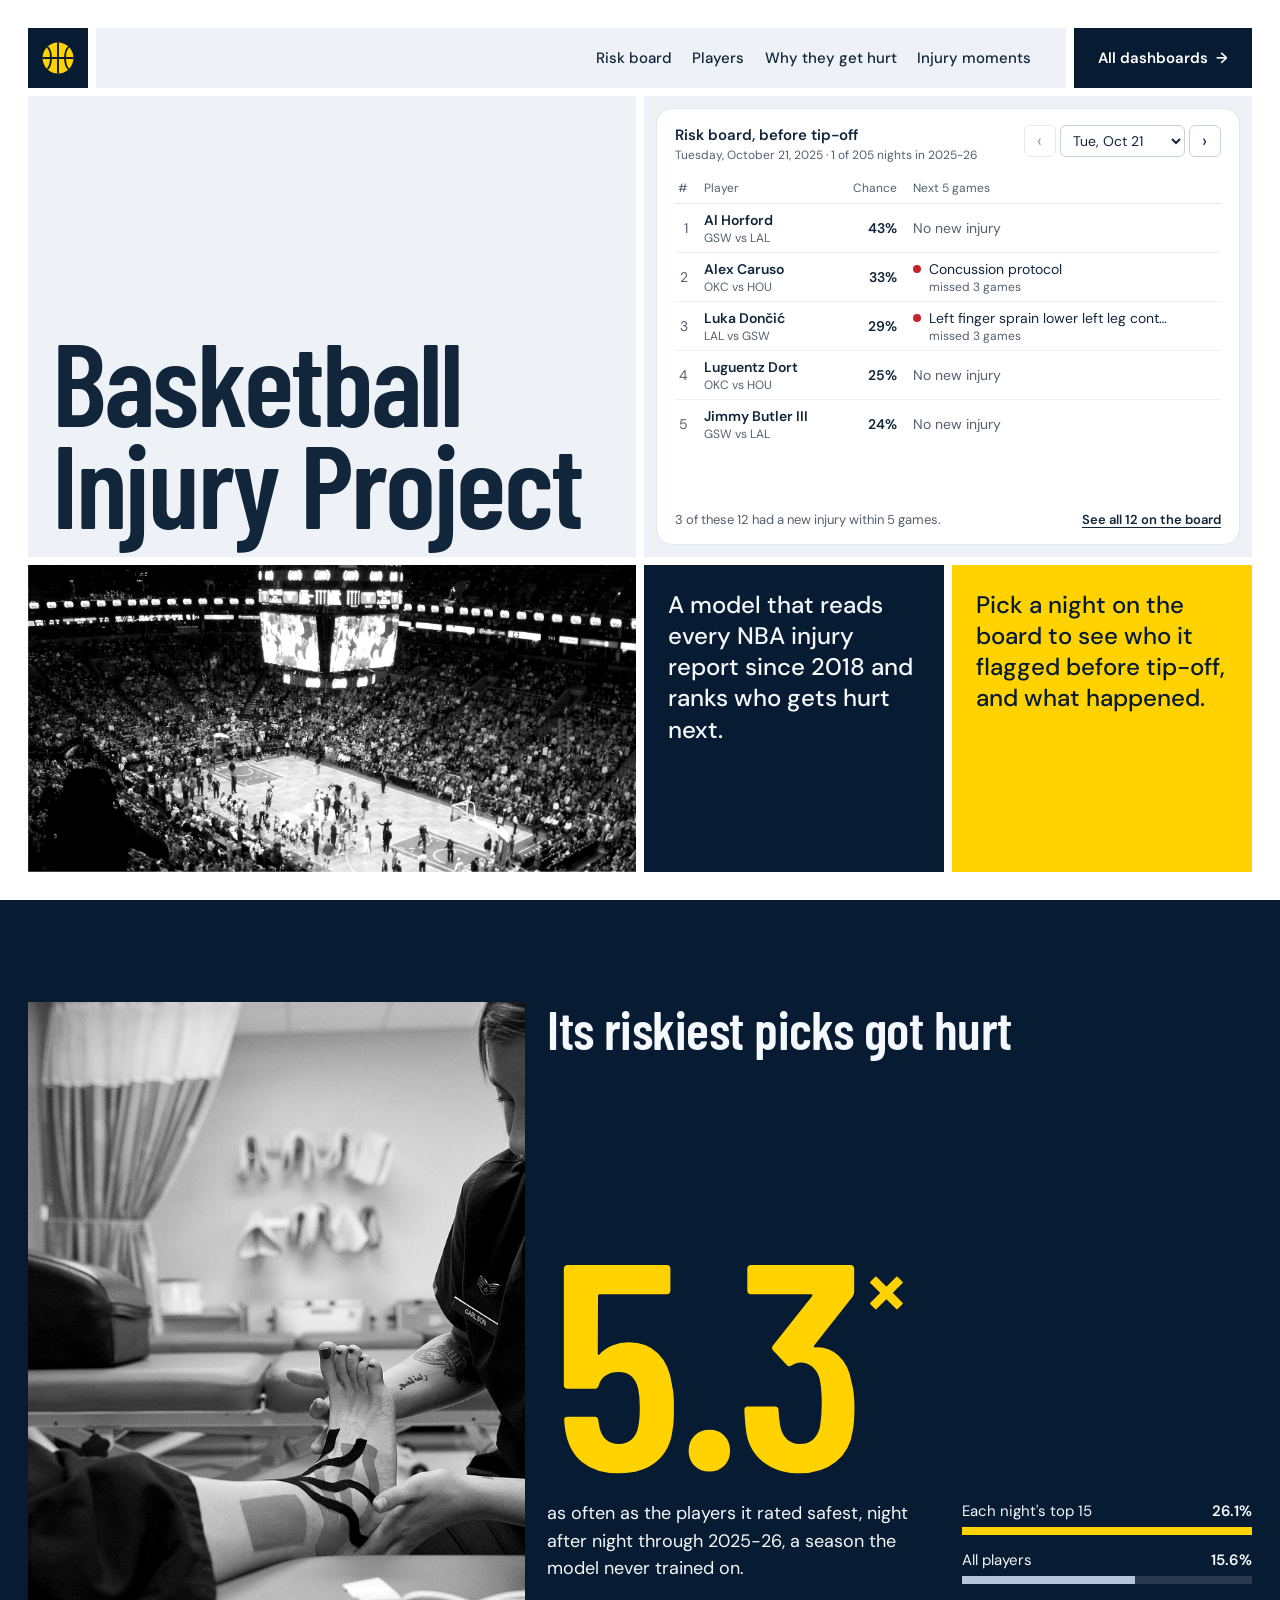
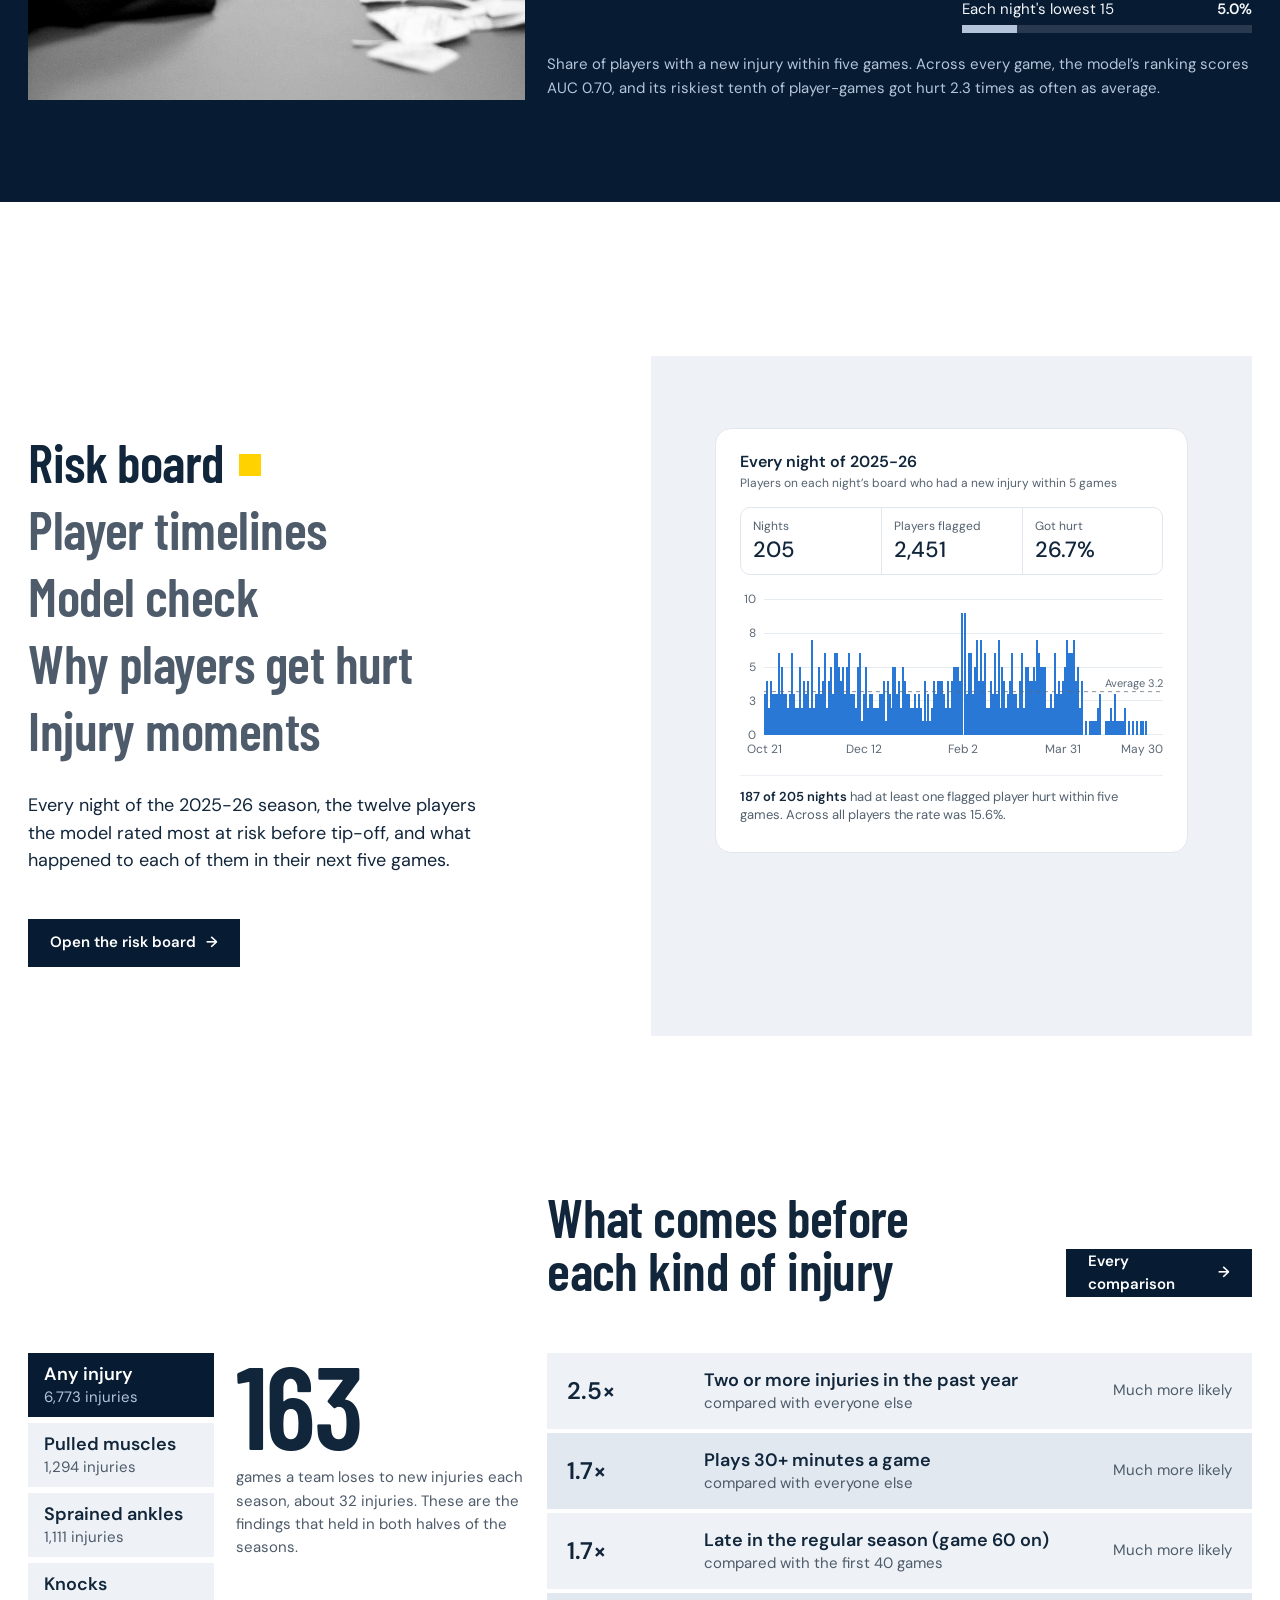
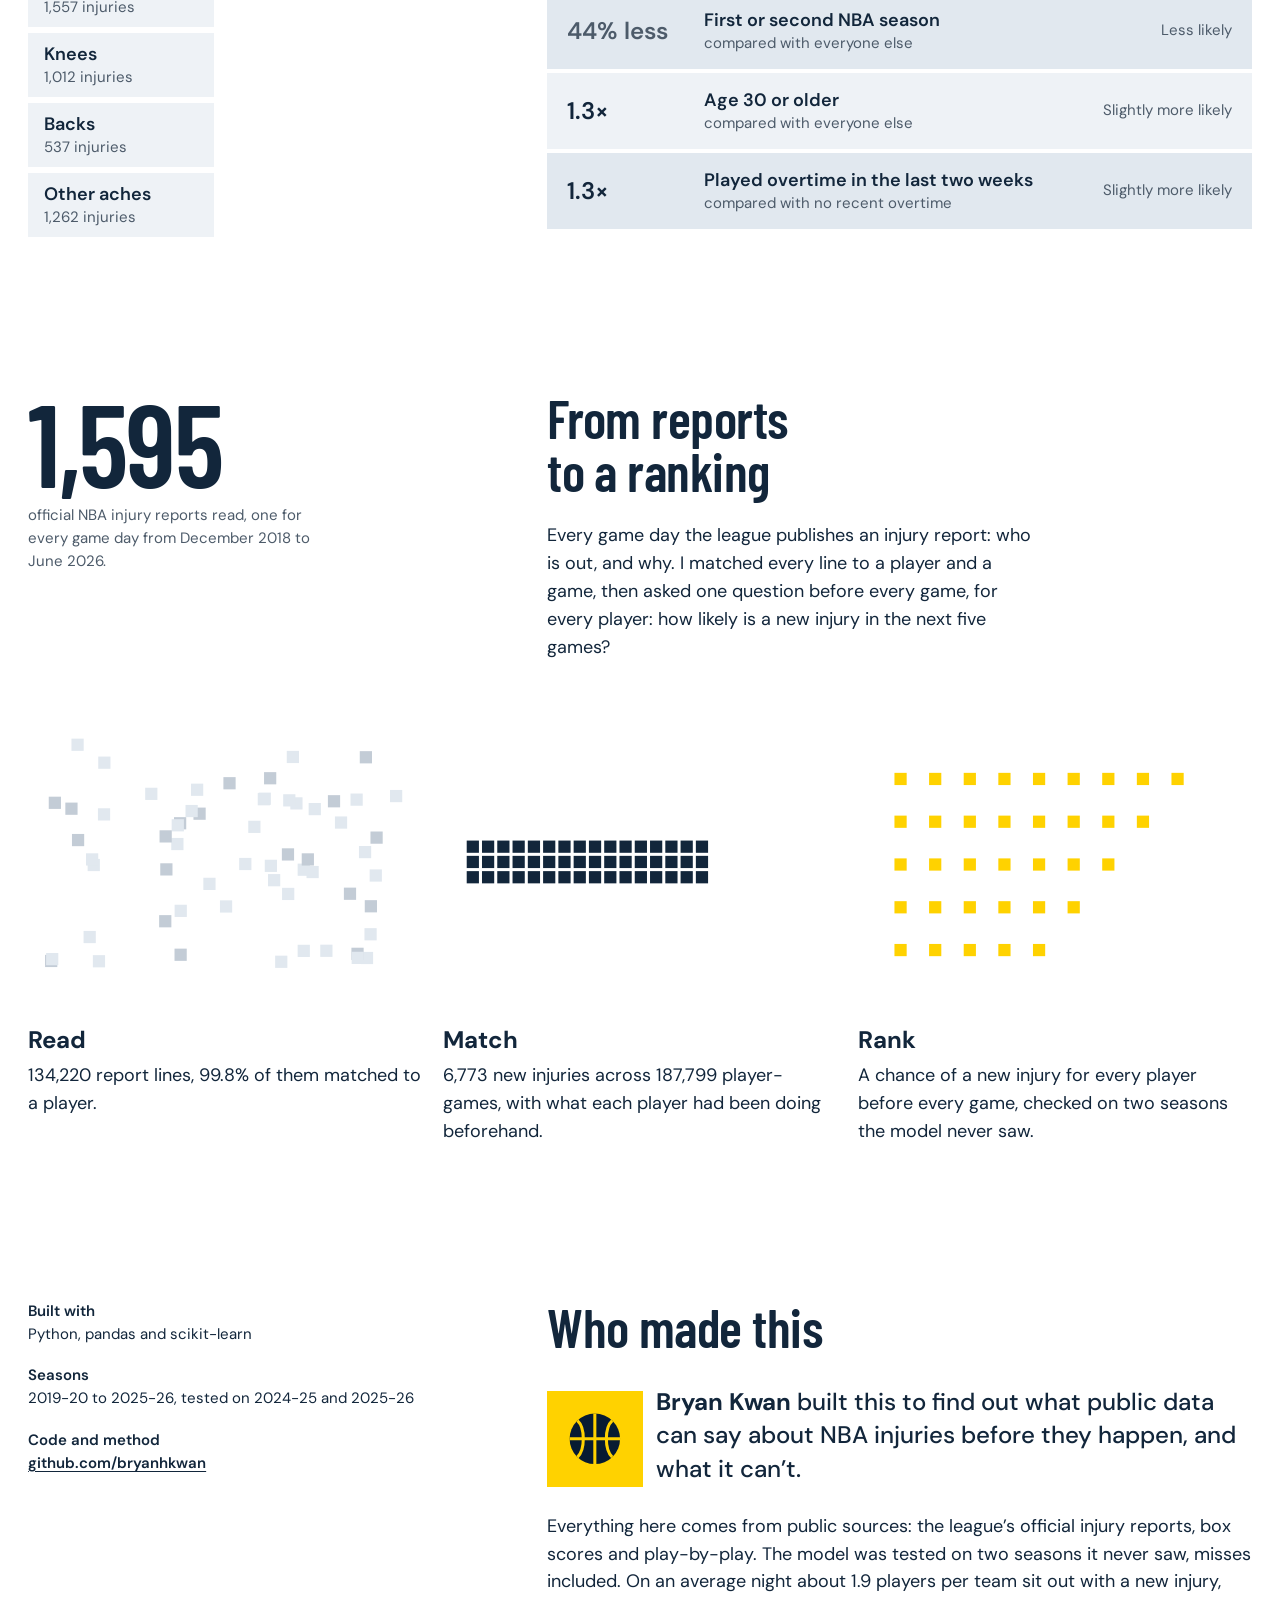
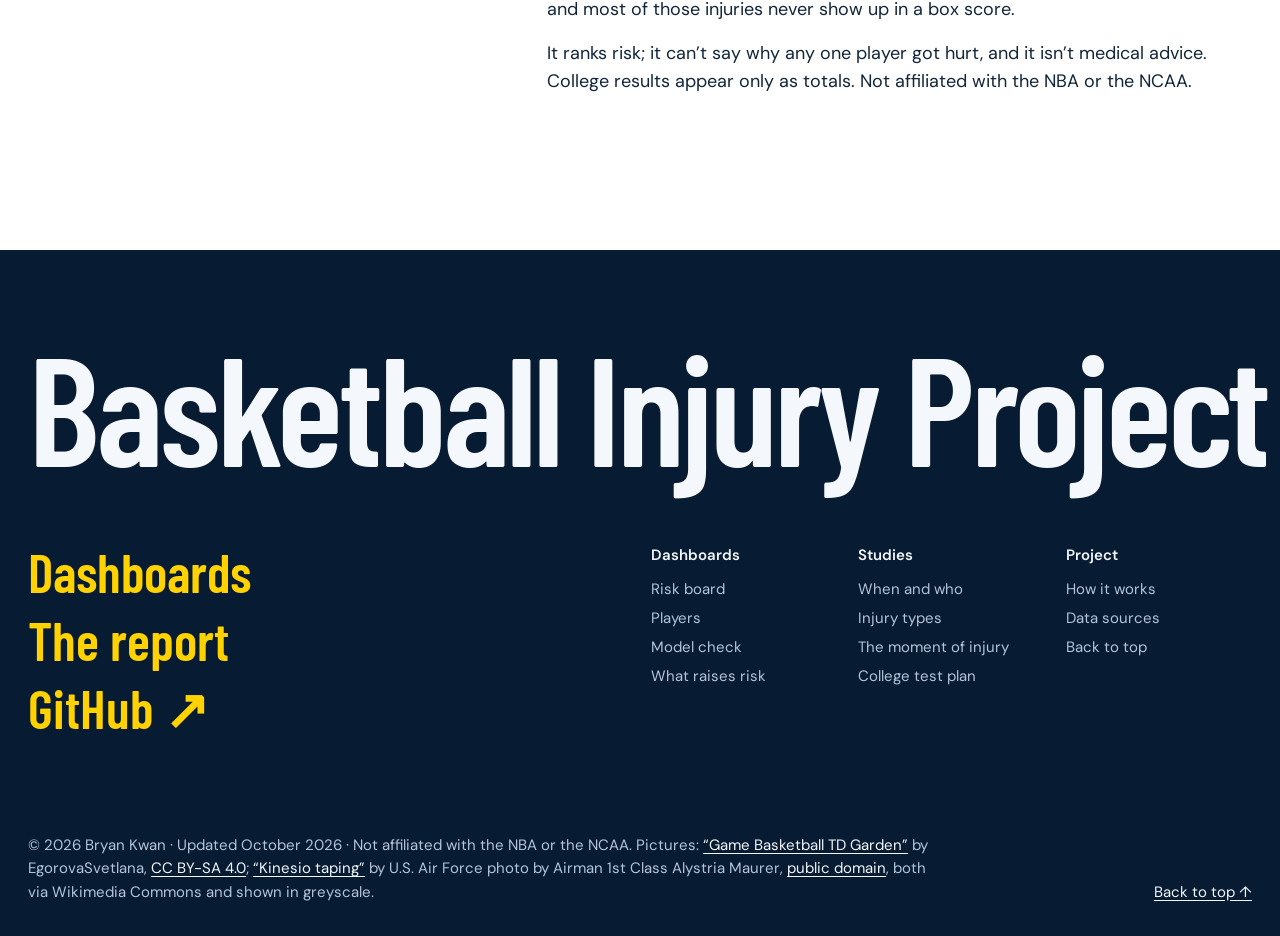
==== commit 53e42dfc: "web update" ====
--- a/docs/index.html
+++ b/docs/index.html
@@ -3,707 +3,199 @@
 <head>
 <meta charset="utf-8">
 <meta name="viewport" content="width=device-width, initial-scale=1">
-<title>The moment players get hurt · Basketball injury research</title>
-<meta name="description" content="1 in 7 NBA injuries traced to the half-minute before the player left the game: the plays that come right before injuries, tested across 7 NBA seasons and checked in college basketball.">
+<title>Basketball Injury Project</title>
+<meta name="description" content="A model that reads seven seasons of official NBA injury reports and ranks who is most likely to get hurt next, checked against what happened in 2025-26, plus why and when players get hurt.">
 <meta name="author" content="Bryan Kwan">
-<meta property="og:type" content="article">
-<meta property="og:title" content="The moment players get hurt">
-<meta property="og:description" content="1 in 7 NBA injuries traced to the half-minute before the player left the game: the plays that come right before injuries, tested across 7 NBA seasons and checked in college basketball.">
+<meta property="og:type" content="website">
+<meta property="og:title" content="Basketball Injury Project">
+<meta property="og:description" content="A model that reads seven seasons of official NBA injury reports and ranks who is most likely to get hurt next, checked against what happened in 2025-26, plus why and when players get hurt.">
 <meta property="og:url" content="https://bryanhkwan.github.io/Basketball-Injury-Project/">
-<meta property="og:image" content="https://bryanhkwan.github.io/Basketball-Injury-Project/assets/social-card.png">
-<meta property="og:image:width" content="2400">
-<meta property="og:image:height" content="1260">
+<meta property="og:image" content="https://bryanhkwan.github.io/Basketball-Injury-Project/assets/social-site.jpg">
+<meta property="og:image:width" content="2672">
+<meta property="og:image:height" content="1400">
+<meta property="og:image:alt" content="The Basketball Injury Project overview: its title, the risk board for opening night of 2025-26, an NBA arena and two statements about the model">
 <meta name="twitter:card" content="summary_large_image">
-<meta name="theme-color" content="#071b32">
+<meta name="theme-color" content="#ffffff" media="(prefers-color-scheme: light)">
+<meta name="theme-color" content="#071b32" media="(prefers-color-scheme: dark)">
 <link rel="icon" href="data:image/svg+xml,%3Csvg xmlns='http://www.w3.org/2000/svg' viewBox='0 0 64 64'%3E%3Ccircle cx='32' cy='32' r='29' fill='%23ffd200'/%3E%3Cg fill='none' stroke='%23071b32' stroke-width='3.5'%3E%3Cpath d='M3 32h58M32 3v58M12 11c9 8 9 34 0 42M52 11c-9 8-9 34 0 42'/%3E%3C/g%3E%3C/svg%3E">
 <link rel="preconnect" href="https://fonts.googleapis.com">
 <link rel="preconnect" href="https://fonts.gstatic.com" crossorigin>
-<link rel="stylesheet" href="https://fonts.googleapis.com/css2?family=Barlow+Condensed:wght@600;700;800&family=DM+Sans:opsz,wght@9..40,400;9..40,600;9..40,700&display=swap">
-<style>
-/* The public report page (docs/index.html). Light by default, dark when the reader's system is dark.
-   Series colors are validated with the dataviz palette checks: NBA blue and college gold in each mode. */
-:root {
-  color-scheme: light;
-  --paper: #f7f8fa;
-  --surface: #ffffff;
-  --ink: #12263b;
-  --ink-2: #53616f;
-  --line: #d8dde3;
-  --grid: #e8ebef;
-  --navy: #071b32;
-  --gold: #ffd200;
-  --gold-ink: #806200;
-  --nba: #2a78d6;
-  --college: #eda100;
-  --normal: #b7bfc9;
-  --ref: #53616f;
-  --good: #006300;
-  --lead: #8a5a00;
-  --hover: rgba(18, 38, 59, 0.04);
-  --tip-bg: #ffffff;
-  --tip-line: rgba(18, 38, 59, 0.14);
-  --shadow: 0 1px 2px rgba(7, 27, 50, 0.05), 0 10px 28px rgba(7, 27, 50, 0.06);
-  --hero-ink: #f4f7fa;
-  --hero-ink-2: #c6d7e5;
-  --display: "Barlow Condensed", "Arial Narrow", "Segoe UI", sans-serif;
-  --body: "DM Sans", "Segoe UI", system-ui, -apple-system, sans-serif;
-}
-@media (prefers-color-scheme: dark) {
-  :root {
-    color-scheme: dark;
-    --paper: #030b1a;
-    --surface: #0c1e36;
-    --ink: #f4f7fb;
-    --ink-2: #99abc4;
-    --line: #1d3350;
-    --grid: #15293f;
-    --gold-ink: #ffd200;
-    --nba: #3987e5;
-    --college: #c98500;
-    --normal: #5b6b7d;
-    --ref: #99abc4;
-    --good: #3ccf6e;
-    --lead: #fab219;
-    --hover: rgba(244, 247, 251, 0.04);
-    --tip-bg: #0f2540;
-    --tip-line: rgba(244, 247, 251, 0.16);
-    --shadow: none;
-  }
-}
-
-* { box-sizing: border-box; }
-html { -webkit-text-size-adjust: 100%; scroll-behavior: smooth; }
-@media (prefers-reduced-motion: reduce) { html { scroll-behavior: auto; } }
-body { margin: 0; background: var(--paper); color: var(--ink); font: 400 17px/1.65 var(--body); }
-a { color: inherit; text-underline-offset: 3px; }
-a:focus-visible, button:focus-visible, summary:focus-visible { outline: 2px solid var(--nba); outline-offset: 3px; border-radius: 4px; }
-.wrap { width: min(1120px, 100% - 40px); margin-inline: auto; }
-.measure { max-width: 720px; }
-.skip { position: absolute; left: -9999px; }
-.skip:focus { left: 16px; top: 16px; z-index: 10; background: var(--gold); color: #091428; padding: 8px 12px; border-radius: 8px; }
-
-/* ---- hero ---------------------------------------------------------------------------------------------- */
-.hero { position: relative; overflow: hidden; color: var(--hero-ink); padding: 76px 0 60px;
-  background: radial-gradient(1100px 620px at 88% -12%, #11335c 0%, rgba(17, 51, 92, 0) 62%), var(--navy); }
-.court { position: absolute; right: -230px; top: -70px; width: 720px; max-width: none; opacity: 0.085; pointer-events: none; }
-.court * { fill: none; stroke: #ffffff; stroke-width: 3; }
-.hero .wrap { position: relative; }
-.kicker { margin: 0; font: 700 13.5px/1.4 var(--body); letter-spacing: 0.16em; text-transform: uppercase; color: var(--gold); }
-.hero h1 { margin: 16px 0 22px; max-width: 11ch; font: 800 clamp(52px, 9.5vw, 112px)/0.9 var(--display); text-transform: uppercase; letter-spacing: 0.004em; }
-.dek { margin: 0; max-width: 700px; font-size: clamp(18px, 2.1vw, 21px); line-height: 1.55; color: var(--hero-ink-2); }
-.byline { margin: 18px 0 0; font-size: 15px; color: var(--hero-ink-2); }
-.byline b { color: var(--hero-ink); font-weight: 600; }
-.metrics { display: grid; grid-template-columns: repeat(auto-fit, minmax(min(100%, 210px), 1fr)); gap: 12px; margin: 40px 0 0; padding: 0; list-style: none; }
-.metrics li { padding: 18px 20px; border: 1px solid rgba(255, 255, 255, 0.11); border-radius: 14px; background: rgba(255, 255, 255, 0.035); }
-.metrics strong { display: block; font: 700 40px/1.05 var(--body); color: #ffffff; }
-.metrics span { display: block; margin-top: 8px; font-size: 15px; line-height: 1.4; color: var(--hero-ink-2); }
-.actions { display: flex; flex-wrap: wrap; gap: 12px; margin-top: 32px; }
-.button { display: inline-flex; align-items: center; gap: 8px; padding: 12px 18px; border: 1px solid rgba(255, 255, 255, 0.3);
-  border-radius: 999px; font: 600 15px/1 var(--body); color: var(--hero-ink); text-decoration: none; }
-.button:hover { border-color: rgba(255, 255, 255, 0.6); }
-.button.primary { background: var(--gold); border-color: var(--gold); color: #091428; }
-.button.primary:hover { background: #ffe15c; }
-.button.dark { border-color: var(--line); color: var(--ink); }
-.button.dark:hover { border-color: var(--ink-2); }
-.button:focus-visible { outline: 2px solid var(--gold); outline-offset: 3px; }
-
-/* ---- sections ---------------------------------------------------------------------------------------- */
-main section { padding: 72px 0 0; scroll-margin-top: 16px; }
-.eyebrow { margin: 0; font: 700 13px/1 var(--body); letter-spacing: 0.16em; text-transform: uppercase; color: var(--gold-ink); }
-h2 { margin: 12px 0 18px; font: 700 clamp(36px, 5vw, 54px)/1 var(--display); letter-spacing: 0.002em; color: var(--ink); text-wrap: balance; }
-h3 { margin: 0; font: 700 19px/1.3 var(--body); }
-p { margin: 0 0 16px; }
-.lead { font-size: 19px; line-height: 1.6; }
-.muted { color: var(--ink-2); }
-strong, b { font-weight: 700; }
-
-.flow { display: grid; grid-template-columns: repeat(3, minmax(0, 1fr)); gap: 14px; margin: 28px 0 8px; padding: 0; list-style: none; counter-reset: flow; }
-.flow li { position: relative; padding: 20px 20px 18px; border: 1px solid var(--line); border-radius: 14px; background: var(--surface); box-shadow: var(--shadow); }
-.flow li.key { border-color: color-mix(in srgb, var(--college) 70%, var(--line)); box-shadow: 0 0 0 3px color-mix(in srgb, var(--college) 20%, transparent); }
-.flow .step { display: block; font: 700 12.5px/1 var(--body); letter-spacing: 0.14em; text-transform: uppercase; color: var(--ink-2); }
-.flow strong { display: block; margin: 10px 0 6px; font: 700 26px/1.05 var(--display); }
-.flow p { margin: 0; font-size: 15.5px; line-height: 1.5; color: var(--ink-2); }
-.flow li + li::before { content: ""; position: absolute; left: -11px; top: 50%; width: 8px; height: 8px; border-top: 2px solid var(--ink-2); border-right: 2px solid var(--ink-2); transform: translate(-50%, -50%) rotate(45deg); }
-
-.steps { margin: 28px 0 0; padding: 0; list-style: none; display: grid; gap: 14px; counter-reset: steps; }
-.steps li { display: grid; grid-template-columns: 44px minmax(0, 1fr); align-content: start; gap: 0 16px; padding: 20px 22px; border: 1px solid var(--line); border-radius: 14px; background: var(--surface); counter-increment: steps; }
-.steps li::before { content: counter(steps); display: grid; place-items: center; width: 36px; height: 36px; border-radius: 50%; background: var(--navy); color: var(--gold); font: 700 16px/1 var(--body); }
-.steps h3 { grid-column: 2; margin-bottom: 6px; }
-.steps p { grid-column: 2; margin: 0; color: var(--ink-2); font-size: 16px; line-height: 1.6; }
-
-@media (min-width: 960px) {
-  .steps { grid-template-columns: repeat(2, minmax(0, 1fr)); }
-  .conclusions { grid-template-columns: repeat(2, minmax(0, 1fr)); }
-  .todo ul { grid-template-columns: repeat(3, minmax(0, 1fr)); gap: 12px 32px; }
-}
-.figure + .measure { margin-top: 28px; }
-
-/* ---- figures ----------------------------------------------------------------------------------------- */
-.figure { margin: 28px 0 8px; padding: 26px 26px 20px; border: 1px solid var(--line); border-radius: 18px; background: var(--surface); box-shadow: var(--shadow); }
-.figure .sub { margin: 4px 0 16px; font-size: 15px; line-height: 1.5; color: var(--ink-2); }
-.legend { display: flex; flex-wrap: wrap; gap: 6px 22px; margin: 0 0 12px; padding: 0; list-style: none; font-size: 14px; color: var(--ink-2); }
-.legend li { display: inline-flex; align-items: center; gap: 8px; }
-.sw { display: inline-block; width: 12px; height: 12px; border-radius: 3px; }
-.sw.dot { border-radius: 50%; }
-.sw.ref { width: 18px; height: 0; border-top: 2px dashed var(--ref); border-radius: 0; }
-.note { margin: 14px 0 0; font-size: 14px; line-height: 1.55; color: var(--ink-2); }
-.chart { position: relative; }
-.chart:empty { min-height: 220px; }
-
-details.data { margin-top: 16px; padding-top: 12px; border-top: 1px solid var(--line); }
-details.data summary { cursor: pointer; width: fit-content; font-size: 14px; font-weight: 600; color: var(--ink-2); }
-details.data summary:hover { color: var(--ink); }
-.table-wrap { overflow-x: auto; }
-table { width: 100%; margin-top: 12px; border-collapse: collapse; font-size: 14px; line-height: 1.45; font-variant-numeric: tabular-nums; }
-caption { text-align: left; padding: 0 0 8px; color: var(--ink-2); font-size: 13.5px; }
-th, td { padding: 9px 10px; border-bottom: 1px solid var(--line); text-align: left; vertical-align: top; }
-thead th { font-weight: 600; color: var(--ink-2); white-space: nowrap; }
-td.num, th.num { text-align: right; white-space: nowrap; }
-
-/* verdict tags: icon + label, never color alone */
-.tag { display: inline-flex; align-items: center; gap: 6px; width: fit-content; padding: 3px 10px 3px 8px; border: 1px solid currentColor; border-radius: 999px; font-size: 12.5px; font-weight: 700; line-height: 1.4; white-space: nowrap; }
-.tag.solid { color: var(--good); }
-.tag.lead, .tag.passed { color: var(--lead); }
-.tag.not, .tag.same { color: var(--ink-2); }
-.chip { display: inline-block; font-size: 12px; font-weight: 700; letter-spacing: 0.12em; text-transform: uppercase; color: var(--ink-2); }
-
-/* paired bar rows: a label, one or two bars on a shared scale, an optional ratio */
-.rows { display: grid; }
-.row { display: grid; grid-template-columns: minmax(0, 16rem) minmax(0, 1fr) 6.75rem; gap: 10px 24px; align-items: center; padding: 16px 10px; border-top: 1px solid var(--line); border-radius: 10px; outline: none; }
-.row.no-ratio { grid-template-columns: minmax(0, 16rem) minmax(0, 1fr); }
-.row:first-child { border-top-color: transparent; }
-.row:hover, .row:focus-visible { background: var(--hover); }
-.row:focus-visible { box-shadow: inset 0 0 0 2px var(--nba); }
-.row-head { display: grid; gap: 6px; min-width: 0; }
-.row-label { font-weight: 600; line-height: 1.35; }
-.bars { display: grid; gap: 6px; min-width: 0; }
-.bar-line { display: grid; grid-template-columns: 7.5rem minmax(0, 1fr); gap: 10px; align-items: center; font-size: 13.5px; color: var(--ink-2); }
-.track { position: relative; height: 18px; }
-.bar { position: absolute; left: 0; top: 0; bottom: 0; min-width: 3px; border-radius: 0 4px 4px 0; }
-.bar-val { position: absolute; top: 50%; transform: translateY(-50%); padding-left: 8px; font-weight: 600; color: var(--ink); white-space: nowrap; font-variant-numeric: tabular-nums; }
-.ratio strong { display: block; font: 700 28px/1 var(--body); }
-.ratio span { font-size: 13px; color: var(--ink-2); }
-
-/* the fade: small multiples on one shared scale */
-.fade { display: grid; grid-template-columns: repeat(auto-fit, minmax(min(100%, 230px), 1fr)); gap: 14px; }
-.panel { padding: 16px 16px 12px; border: 1px solid var(--line); border-radius: 14px; outline: none; }
-.panel:hover, .panel:focus-visible { background: var(--hover); }
-.panel:focus-visible { box-shadow: inset 0 0 0 2px var(--nba); }
-.panel h3 { min-height: 2.6em; margin-bottom: 10px; font-size: 15px; line-height: 1.3; }
-.plot { position: relative; height: 180px; display: grid; grid-template-columns: repeat(4, minmax(0, 1fr)); align-items: end; border-bottom: 1px solid var(--ink-2); }
-.col { position: relative; justify-self: center; width: min(26px, 70%); min-height: 2px; border-radius: 4px 4px 0 0; background: var(--nba); }
-.col-val { position: absolute; bottom: calc(100% + 4px); left: 50%; transform: translateX(-50%); font-size: 13px; font-weight: 600; white-space: nowrap; font-variant-numeric: tabular-nums; }
-.ref-line { position: absolute; left: 0; right: 0; border-top: 2px dashed var(--ref); pointer-events: none; }
-.ticks { display: grid; grid-template-columns: repeat(4, minmax(0, 1fr)); margin-top: 6px; font-size: 12.5px; text-align: center; color: var(--ink-2); }
-
-/* the college check: estimates with their likely ranges on a log scale */
-.forest { display: grid; }
-.f-row { display: grid; grid-template-columns: minmax(0, 17rem) minmax(0, 1fr); gap: 8px 24px; align-items: center; padding: 14px 10px; border-top: 1px solid var(--line); border-radius: 10px; outline: none; }
-.f-row:first-child { border-top-color: transparent; }
-.f-row:hover, .f-row:focus-visible { background: var(--hover); }
-.f-row:focus-visible { box-shadow: inset 0 0 0 2px var(--nba); }
-.f-plot { position: relative; height: 46px; }
-.f-grid { position: absolute; top: 0; bottom: 0; border-left: 1px solid var(--grid); }
-.f-ref { position: absolute; top: -10px; bottom: -10px; border-left: 2px dashed var(--ref); }
-.f-est { position: absolute; left: 0; right: 0; height: 0; }
-.f-est.nba { top: 30%; color: var(--nba); }
-.f-est.college { top: 72%; color: var(--college); }
-.f-whisker { position: absolute; top: -1px; height: 2px; border-radius: 1px; background: currentColor; }
-.f-dot { position: absolute; top: 0; width: 13px; height: 13px; border-radius: 50%; background: currentColor; transform: translate(-50%, -50%); box-shadow: 0 0 0 2px var(--surface); }
-.f-axis-row { padding-top: 4px; border-top: 0; }
-.f-axis-row:hover { background: none; }
-.f-axis { position: relative; height: 22px; }
-.f-tick { position: absolute; top: 0; transform: translateX(-50%); font-size: 12.5px; color: var(--ink-2); font-variant-numeric: tabular-nums; }
-.f-axis-label { margin: 2px 0 0; font-size: 12.5px; color: var(--ink-2); }
-
-.callouts { display: grid; grid-template-columns: repeat(auto-fit, minmax(min(100%, 220px), 1fr)); gap: 12px; margin: 22px 0 0; padding: 0; list-style: none; }
-.callouts li { padding: 16px 18px; border-left: 3px solid var(--college); border-radius: 0 10px 10px 0; background: color-mix(in srgb, var(--college) 9%, var(--surface)); }
-.callouts strong { display: block; font: 700 30px/1.1 var(--body); }
-.callouts span { display: block; margin-top: 6px; font-size: 14.5px; line-height: 1.45; color: var(--ink-2); }
-
-/* examples */
-.cards { display: grid; grid-template-columns: repeat(auto-fit, minmax(min(100%, 250px), 1fr)); gap: 14px; margin-top: 24px; }
-.card { display: grid; align-content: start; gap: 8px; padding: 20px; border: 1px solid var(--line); border-radius: 14px; background: var(--surface); }
-.card h3 { font: 700 26px/1.05 var(--display); }
-.card .meta { margin: 0; font-size: 13.5px; line-height: 1.45; color: var(--ink-2); }
-.card .play { margin: 0; font-size: 13.5px; font-weight: 700; }
-.card p.story { margin: 0; font-size: 15.5px; line-height: 1.55; }
-
-/* conclusions */
-.conclusions { margin: 28px 0 0; padding: 0; list-style: none; display: grid; gap: 14px; counter-reset: c; }
-.conclusions li { position: relative; padding: 22px 24px 20px 76px; border: 1px solid var(--line); border-radius: 16px; background: var(--surface); box-shadow: var(--shadow); counter-increment: c; }
-.conclusions li::before { content: counter(c); position: absolute; left: 22px; top: 20px; font: 800 40px/1 var(--display); color: var(--gold-ink); }
-.conclusions h3 { margin-bottom: 6px; font-size: 20px; }
-.conclusions p { margin: 0; color: var(--ink-2); font-size: 16px; line-height: 1.6; }
-.todo { margin: 28px 0 0; padding: 26px 28px; border-radius: 18px; background: var(--navy); color: var(--hero-ink); }
-.todo h3 { font: 700 30px/1.05 var(--display); color: #ffffff; }
-.todo ul { margin: 14px 0 0; padding-left: 20px; display: grid; gap: 10px; color: var(--hero-ink-2); }
-.todo li::marker { color: var(--gold); }
-.todo b { color: #ffffff; }
-.limits { margin: 20px 0 0; padding-left: 20px; display: grid; gap: 10px; }
-.links { display: flex; flex-wrap: wrap; gap: 12px; margin: 22px 0 18px; }
-.credits { font-size: 14px; line-height: 1.6; color: var(--ink-2); }
-
-footer { margin-top: 80px; padding: 28px 0 40px; border-top: 1px solid var(--line); font-size: 14px; color: var(--ink-2); }
-footer .wrap { display: flex; flex-wrap: wrap; justify-content: space-between; gap: 8px 24px; }
-
-/* tooltip: values lead, labels follow */
-.tip { position: fixed; z-index: 20; max-width: 300px; padding: 10px 12px; border: 1px solid var(--tip-line); border-radius: 10px; background: var(--tip-bg); color: var(--ink); box-shadow: 0 8px 28px rgba(7, 27, 50, 0.18); font-size: 13.5px; line-height: 1.4; pointer-events: none; }
-.tip-title { margin-bottom: 6px; font-weight: 600; color: var(--ink-2); }
-.tip-row { display: flex; justify-content: space-between; gap: 18px; }
-.tip-row b { flex: none; white-space: nowrap; font-variant-numeric: tabular-nums; }
-
-@media (max-width: 760px) {
-  body { font-size: 16.5px; }
-  .hero { padding: 56px 0 44px; }
-  .court { width: 520px; right: -170px; top: -40px; }
-  .flow { grid-template-columns: minmax(0, 1fr); }
-  .flow li + li::before { left: 50%; top: -11px; transform: translate(-50%, -50%) rotate(135deg); }
-  .row, .row.no-ratio, .f-row { grid-template-columns: minmax(0, 1fr); }
-  .ratio { display: flex; align-items: baseline; gap: 8px; }
-  .figure { padding: 20px 16px 16px; }
-  .conclusions li { padding: 20px 18px 18px 60px; }
-  .conclusions li::before { left: 18px; font-size: 34px; }
-}
-@media print {
-  .hero { background: #ffffff; color: #000000; }
-  .court, .actions, details.data summary::marker { display: none; }
-  .figure, .flow li, .steps li, .card, .conclusions li { box-shadow: none; break-inside: avoid; }
-}
-
-</style>
+<link rel="stylesheet" href="https://fonts.googleapis.com/css2?family=Barlow+Condensed:wght@500;600;700&family=DM+Sans:opsz,wght@9..40,400;9..40,500;9..40,600;9..40,700&display=swap">
+<link rel="stylesheet" href="assets/site.css">
+<link rel="stylesheet" href="assets/app.css">
+<script>document.documentElement.classList.add('js')</script>
+<script src="assets/charts.js" defer></script>
+<script src="assets/site.js" defer></script>
+<script src="assets/overview.js" defer></script>
 </head>
-<body>
-<a class="skip" href="#main">Skip to the report</a>
-
-<header class="hero">
-  <svg class="court" viewBox="-10 -10 520 490" aria-hidden="true" focusable="false">
-    <rect x="0" y="0" width="500" height="470"/>
-    <rect x="170" y="0" width="160" height="190"/>
-    <circle cx="250" cy="190" r="60"/>
-    <line x1="220" y1="40" x2="280" y2="40"/>
-    <circle cx="250" cy="52.5" r="7.5"/>
-    <path d="M210 52.5 A40 40 0 0 0 290 52.5"/>
-    <path d="M30 0 V140 A237.5 237.5 0 0 0 470 140 V0"/>
-    <path d="M190 470 A60 60 0 0 1 310 470"/>
-  </svg>
-  <div class="wrap">
-    <p class="kicker">Basketball injury research · NBA 2019-20 to 2025-26 · NCAA Division I</p>
-    <h1>The moment players get hurt</h1>
-    <p class="dek">Play-by-play never says why a player got hurt. It does record the second a player left the game for good. I used that moment to find the plays that come right before injuries across seven NBA seasons, then tested them in college basketball against a plan I wrote down before seeing any college results.</p>
-    <p class="byline">By <b>Bryan Kwan</b> · October 2026</p>
-    <ul class="metrics" aria-label="Headline numbers">
-      <li><strong>6,536</strong><span>new NBA injuries checked, 2019-20 to 2025-26</span></li>
-      <li><strong>1 in 7</strong><span>traced to the moment the player left a game</span></li>
-      <li><strong>3</strong><span>plays that held up in every check</span></li>
-      <li><strong>5 of 5</strong><span>pointed the same way in college</span></li>
+<body class="page">
+<a class="skip" href="#main">Skip to the content</a>
+
+<header class="board" id="top">
+  <div class="board-top">
+    <a class="tile mark" href="./" aria-label="Basketball Injury Project, home">
+      <svg viewBox="0 0 64 64" aria-hidden="true"><circle cx="32" cy="32" r="29" fill="#ffd200"/><g fill="none" stroke="#071b32" stroke-width="3.5"><path d="M3 32h58M32 3v58M12 11c9 8 9 34 0 42M52 11c-9 8-9 34 0 42"/></g></svg>
+    </a>
+    <nav class="tile links" aria-label="Main">
+      <ul>
+        <li><a href="dashboard.html#board">Risk board</a></li>
+        <li><a href="dashboard.html#players">Players</a></li>
+        <li><a href="dashboard.html#when">Why they get hurt</a></li>
+        <li><a href="moments.html">Injury moments</a></li>
+      </ul>
+    </nav>
+    <a class="tile action" href="dashboard.html">All dashboards <span aria-hidden="true">→</span></a>
+  </div>
+  <div class="board-grid">
+    <div class="tile name"><h1>Basketball <br>Injury Project</h1></div>
+    <div class="tile live">
+      <section class="sheet live-sheet" data-ui id="live" data-day="2025-10-21" aria-labelledby="live-title">
+        <div class="sheet-head">
+          <div>
+            <h2 class="sheet-title" id="live-title">Risk board, before tip-off</h2>
+            <p class="sheet-meta" id="live-date">Tuesday, October 21, 2025 · 1 of 205 nights in 2025-26</p>
+          </div>
+          <div class="stepper">
+            <button type="button" class="step" id="live-prev" aria-label="Previous night" disabled>‹</button>
+            <label class="sr-only" for="live-night">Night of the 2025-26 season</label>
+            <select id="live-night" disabled><option>Tue, Oct 21</option></select>
+            <button type="button" class="step" id="live-next" aria-label="Next night" disabled>›</button>
+          </div>
+        </div>
+        <table class="board-table" aria-describedby="live-sum">
+          <thead><tr><th scope="col" class="n">#</th><th scope="col">Player</th><th scope="col" class="n">Chance</th><th scope="col">Next 5 games</th></tr></thead>
+          <tbody id="live-rows"><tr><td class="n rank">1</td><td class="who"><b>Al Horford</b><span class="sub">GSW vs LAL</span></td><td class="n chance">43%</td><td class="outcome none">No new injury</td></tr><tr><td class="n rank">2</td><td class="who"><b>Alex Caruso</b><span class="sub">OKC vs HOU</span></td><td class="n chance">33%</td><td class="outcome hurt"><span class="dot" aria-hidden="true"></span><span class="what">Concussion protocol<span class="sub">missed 3 games</span></span></td></tr><tr><td class="n rank">3</td><td class="who"><b>Luka Dončić</b><span class="sub">LAL vs GSW</span></td><td class="n chance">29%</td><td class="outcome hurt"><span class="dot" aria-hidden="true"></span><span class="what">Left finger sprain lower left leg contusion<span class="sub">missed 3 games</span></span></td></tr><tr><td class="n rank">4</td><td class="who"><b>Luguentz Dort</b><span class="sub">OKC vs HOU</span></td><td class="n chance">25%</td><td class="outcome none">No new injury</td></tr><tr><td class="n rank">5</td><td class="who"><b>Jimmy Butler III</b><span class="sub">GSW vs LAL</span></td><td class="n chance">24%</td><td class="outcome none">No new injury</td></tr></tbody>
+        </table>
+        <p class="sheet-foot"><span id="live-sum" aria-live="polite">3 of these 12 had a new injury within 5 games.</span><a id="live-link" href="dashboard.html#board/2025-10-21">See all 12 on the board</a></p>
+      </section>
+    </div>
+    <figure class="tile photo shutter" id="hero-photo">
+      <img src="assets/img/arena.jpg" width="1600" height="1200" alt="An NBA game at TD Garden in Boston, seen from the upper deck" fetchpriority="high">
+    </figure>
+    <div class="tile-pair">
+      <p class="tile dark">A model that reads every NBA injury report since 2018 and ranks who gets hurt next.</p>
+      <p class="tile gold">Pick a night on the board to see who it flagged before tip-off, and what happened.</p>
+    </div>
+  </div>
+</header>
+
+<main id="main">
+  <section class="record" aria-labelledby="record-title">
+    <div class="grid record-grid">
+      <figure class="record-photo" data-rise>
+        <img src="assets/img/taping.jpg" width="1400" height="1057" alt="A physical therapy technician tapes a patient’s ankle" loading="lazy" decoding="async">
+      </figure>
+      <h2 class="record-claim" id="record-title" data-rise>Its riskiest picks got hurt</h2>
+      <p class="record-figure" data-rise aria-label="5.3 times">5.3<span class="unit" aria-hidden="true">×</span></p>
+      <p class="record-caption" data-rise>as often as the players it rated safest, night after night through 2025-26, a season the model never trained on.</p>
+      <ul class="record-bars" data-rise aria-label="Share with a new injury within five games, 2025-26">
+        <li style="--i:0"><span>Each night&#x27;s top 15</span><b>26.1%</b><span class="bar"><span style="width:100.0%"></span></span></li>
+        <li style="--i:1"><span>All players</span><b>15.6%</b><span class="bar"><span style="width:59.8%"></span></span></li>
+        <li style="--i:2"><span>Each night&#x27;s lowest 15</span><b>5.0%</b><span class="bar"><span style="width:19.0%"></span></span></li>
+      </ul>
+      <p class="record-source" data-rise>Share of players with a new injury within five games. Across every game, the model’s ranking scores AUC 0.70, and its riskiest tenth of player-games got hurt 2.3 times as often as average.</p>
+    </div>
+  </section>
+
+  <section class="outputs" aria-labelledby="outputs-title">
+    <h2 class="sr-only" id="outputs-title">Five dashboards</h2>
+    <div class="grid">
+      <div class="output-index">
+        <div class="output-names" role="tablist" aria-label="Dashboards">
+          <button type="button" role="tab" id="out-board" aria-controls="stage" aria-selected="true" data-rise style="--i:0">Risk board</button>
+          <button type="button" role="tab" id="out-players" aria-controls="stage" aria-selected="false" tabindex="-1" data-rise style="--i:1">Player timelines</button>
+          <button type="button" role="tab" id="out-model" aria-controls="stage" aria-selected="false" tabindex="-1" data-rise style="--i:2">Model check</button>
+          <button type="button" role="tab" id="out-why" aria-controls="stage" aria-selected="false" tabindex="-1" data-rise style="--i:3">Why players get hurt</button>
+          <button type="button" role="tab" id="out-moments" aria-controls="stage" aria-selected="false" tabindex="-1" data-rise style="--i:4">Injury moments</button>
+        </div>
+        <p class="output-text" id="output-text" aria-live="polite">Every night of the 2025-26 season, the twelve players the model rated most at risk before tip-off, and what happened to each of them in their next five games.</p>
+        <a class="button" id="output-link" href="dashboard.html#board">Open the risk board <span aria-hidden="true">→</span></a>
+      </div>
+      <div class="stage" id="stage" role="tabpanel" aria-labelledby="out-board" data-rise>
+        <div class="sheet out-sheet" data-ui id="out-sheet">
+          <noscript><p>The dashboards need JavaScript. The numbers are also in the <a href="https://github.com/bryanhkwan/Basketball-Injury-Project">repository</a>.</p></noscript>
+        </div>
+      </div>
+    </div>
+  </section>
+
+  <section class="kinds" aria-labelledby="kinds-title">
+    <div class="grid">
+      <h2 class="kinds-title" id="kinds-title" data-rise>What comes before each kind of injury</h2>
+      <a class="button kinds-action" href="dashboard.html#when" data-rise>Every comparison <span aria-hidden="true">→</span></a>
+      <div class="kinds-body">
+        <div class="kind-tabs" role="tablist" aria-label="Kind of injury" aria-orientation="vertical" data-rise><button type="button" role="tab" id="kind-any" aria-controls="panel-any" aria-selected="true"><b>Any injury</b><span>6,773 injuries</span></button><button type="button" role="tab" id="kind-muscle" aria-controls="panel-muscle" aria-selected="false" tabindex="-1"><b>Pulled muscles</b><span>1,294 injuries</span></button><button type="button" role="tab" id="kind-sprain" aria-controls="panel-sprain" aria-selected="false" tabindex="-1"><b>Sprained ankles</b><span>1,111 injuries</span></button><button type="button" role="tab" id="kind-contact" aria-controls="panel-contact" aria-selected="false" tabindex="-1"><b>Knocks</b><span>1,557 injuries</span></button><button type="button" role="tab" id="kind-knee" aria-controls="panel-knee" aria-selected="false" tabindex="-1"><b>Knees</b><span>1,012 injuries</span></button><button type="button" role="tab" id="kind-back" aria-controls="panel-back" aria-selected="false" tabindex="-1"><b>Backs</b><span>537 injuries</span></button><button type="button" role="tab" id="kind-other" aria-controls="panel-other" aria-selected="false" tabindex="-1"><b>Other aches</b><span>1,262 injuries</span></button></div>
+        <div class="kind-panels" data-rise><div class="kind-panel" role="tabpanel" id="panel-any" aria-labelledby="kind-any"><div class="kind-side"><p class="side-figure num">163</p><p class="side-note">games a team loses to new injuries each season, about 32 injuries. These are the findings that held in both halves of the seasons.</p></div><ol class="bands"><li class="band up"><span class="figure num">2.5×</span><span class="what"><b>Two or more injuries in the past year</b><span class="note">compared with everyone else</span></span><span class="verdict">Much more likely</span></li><li class="band up"><span class="figure num">1.7×</span><span class="what"><b>Plays 30+ minutes a game</b><span class="note">compared with everyone else</span></span><span class="verdict">Much more likely</span></li><li class="band up"><span class="figure num">1.7×</span><span class="what"><b>Late in the regular season (game 60 on)</b><span class="note">compared with the first 40 games</span></span><span class="verdict">Much more likely</span></li><li class="band down"><span class="figure num">44% less</span><span class="what"><b>First or second NBA season</b><span class="note">compared with everyone else</span></span><span class="verdict">Less likely</span></li><li class="band up"><span class="figure num">1.3×</span><span class="what"><b>Age 30 or older</b><span class="note">compared with everyone else</span></span><span class="verdict">Slightly more likely</span></li><li class="band up"><span class="figure num">1.3×</span><span class="what"><b>Played overtime in the last two weeks</b><span class="note">compared with no recent overtime</span></span><span class="verdict">Slightly more likely</span></li></ol></div><div class="kind-panel" role="tabpanel" id="panel-muscle" aria-labelledby="kind-muscle" hidden><div class="kind-side"><p class="side-figure num">32</p><p class="side-note">games a team loses to pulled muscles each season. 32% of them kept the player out five games or more, and 32% hit the same body part again within a year.</p></div><ol class="bands"><li class="band up"><span class="figure num">2.8×</span><span class="what"><b>Two or more injuries in the past year</b><span class="note">compared with everyone else</span></span><span class="verdict">Much more likely</span></li><li class="band up"><span class="figure num">2.1×</span><span class="what"><b>Plays 30+ minutes a game</b><span class="note">compared with everyone else</span></span><span class="verdict">Much more likely</span></li><li class="band up"><span class="figure num">1.8×</span><span class="what"><b>Age 30 or older</b><span class="note">compared with everyone else</span></span><span class="verdict">Much more likely</span></li><li class="band down"><span class="figure num">63% less</span><span class="what"><b>First or second NBA season</b><span class="note">compared with everyone else</span></span><span class="verdict">Less likely</span></li><li class="band up"><span class="figure num">1.4×</span><span class="what"><b>Guards</b><span class="note">compared with everyone else</span></span><span class="verdict">More likely</span></li><li class="band up"><span class="figure num">1.4×</span><span class="what"><b>First three games back from an injury</b><span class="note">compared with games 4 to 10 after a return</span></span><span class="verdict">More likely</span></li></ol></div><div class="kind-panel" role="tabpanel" id="panel-sprain" aria-labelledby="kind-sprain" hidden><div class="kind-side"><p class="side-figure num">26</p><p class="side-note">games a team loses to sprained ankles and feet each season. 29% of them kept the player out five games or more, and 37% hit the same body part again within a year.</p></div><ol class="bands"><li class="band up"><span class="figure num">2.0×</span><span class="what"><b>Two or more injuries in the past year</b><span class="note">compared with everyone else</span></span><span class="verdict">Much more likely</span></li><li class="band up"><span class="figure num">1.6×</span><span class="what"><b>Plays 30+ minutes a game</b><span class="note">compared with everyone else</span></span><span class="verdict">More likely</span></li><li class="band up"><span class="figure num">1.4×</span><span class="what"><b>First three games back from an injury</b><span class="note">compared with games 4 to 10 after a return</span></span><span class="verdict">More likely</span></li><li class="band down"><span class="figure num">35% less</span><span class="what"><b>Playing at altitude (Denver, Utah)</b><span class="note">compared with other arenas</span></span><span class="verdict">Less likely</span></li><li class="band down"><span class="figure num">31% less</span><span class="what"><b>Played far fewer minutes than usual last game</b><span class="note">compared with a usual last game</span></span><span class="verdict">Less likely</span></li><li class="band up"><span class="figure num">1.3×</span><span class="what"><b>Late in the regular season (game 60 on)</b><span class="note">compared with the first 40 games</span></span><span class="verdict">Slightly more likely</span></li></ol></div><div class="kind-panel" role="tabpanel" id="panel-contact" aria-labelledby="kind-contact" hidden><div class="kind-side"><p class="side-figure num">37</p><p class="side-note">games a team loses to knocks and collisions each season. 25% of them kept the player out five games or more, and 23% hit the same body part again within a year.</p></div><ol class="bands"><li class="band up"><span class="figure num">2.1×</span><span class="what"><b>Two or more injuries in the past year</b><span class="note">compared with everyone else</span></span><span class="verdict">Much more likely</span></li><li class="band up"><span class="figure num">1.8×</span><span class="what"><b>Plays 30+ minutes a game</b><span class="note">compared with everyone else</span></span><span class="verdict">Much more likely</span></li><li class="band up"><span class="figure num">1.6×</span><span class="what"><b>Late in the regular season (game 60 on)</b><span class="note">compared with the first 40 games</span></span><span class="verdict">More likely</span></li><li class="band up"><span class="figure num">1.4×</span><span class="what"><b>Long stretches on the floor lately (10+ minutes)</b><span class="note">compared with shorter stretches</span></span><span class="verdict">More likely</span></li><li class="band down"><span class="figure num">35% less</span><span class="what"><b>First or second NBA season</b><span class="note">compared with everyone else</span></span><span class="verdict">Less likely</span></li><li class="band up"><span class="figure num">1.3×</span><span class="what"><b>Played overtime in the last two weeks</b><span class="note">compared with no recent overtime</span></span><span class="verdict">More likely</span></li></ol></div><div class="kind-panel" role="tabpanel" id="panel-knee" aria-labelledby="kind-knee" hidden><div class="kind-side"><p class="side-figure num">33</p><p class="side-note">games a team loses to knee problems each season. 27% of them kept the player out five games or more, and 49% hit the same body part again within a year.</p></div><ol class="bands"><li class="band up"><span class="figure num">2.7×</span><span class="what"><b>Two or more injuries in the past year</b><span class="note">compared with everyone else</span></span><span class="verdict">Much more likely</span></li><li class="band up"><span class="figure num">2.1×</span><span class="what"><b>Late in the regular season (game 60 on)</b><span class="note">compared with the first 40 games</span></span><span class="verdict">Much more likely</span></li><li class="band up"><span class="figure num">1.6×</span><span class="what"><b>Plays 30+ minutes a game</b><span class="note">compared with everyone else</span></span><span class="verdict">More likely</span></li><li class="band down"><span class="figure num">60% less</span><span class="what"><b>First or second NBA season</b><span class="note">compared with everyone else</span></span><span class="verdict">Less likely</span></li><li class="band up"><span class="figure num">1.4×</span><span class="what"><b>First three games back from an injury</b><span class="note">compared with games 4 to 10 after a return</span></span><span class="verdict">More likely</span></li><li class="band up"><span class="figure num">1.3×</span><span class="what"><b>Attacks the rim the most (top quarter)</b><span class="note">compared with everyone else</span></span><span class="verdict">More likely</span></li></ol></div><div class="kind-panel" role="tabpanel" id="panel-back" aria-labelledby="kind-back" hidden><div class="kind-side"><p class="side-figure num">8</p><p class="side-note">games a team loses to back problems each season. 16% of them kept the player out five games or more, and 36% hit the same body part again within a year.</p></div><ol class="bands"><li class="band up"><span class="figure num">3.1×</span><span class="what"><b>Two or more injuries in the past year</b><span class="note">compared with everyone else</span></span><span class="verdict">Much more likely</span></li><li class="band up"><span class="figure num">1.6×</span><span class="what"><b>Big men (6&#x27;10&quot; or taller)</b><span class="note">compared with everyone else</span></span><span class="verdict">More likely</span></li><li class="band up"><span class="figure num">1.6×</span><span class="what"><b>Late in the regular season (game 60 on)</b><span class="note">compared with the first 40 games</span></span><span class="verdict">More likely</span></li><li class="band down"><span class="figure num">51% less</span><span class="what"><b>First or second NBA season</b><span class="note">compared with everyone else</span></span><span class="verdict">Less likely</span></li><li class="band up"><span class="figure num">1.5×</span><span class="what"><b>Plays 30+ minutes a game</b><span class="note">compared with everyone else</span></span><span class="verdict">More likely</span></li></ol></div><div class="kind-panel" role="tabpanel" id="panel-other" aria-labelledby="kind-other" hidden><div class="kind-side"><p class="side-figure num">26</p><p class="side-note">games a team loses to other aches and pains each season. 22% of them kept the player out five games or more, and 40% hit the same body part again within a year.</p></div><ol class="bands"><li class="band up"><span class="figure num">3.1×</span><span class="what"><b>Two or more injuries in the past year</b><span class="note">compared with everyone else</span></span><span class="verdict">Much more likely</span></li><li class="band up"><span class="figure num">2.3×</span><span class="what"><b>Late in the regular season (game 60 on)</b><span class="note">compared with the first 40 games</span></span><span class="verdict">Much more likely</span></li><li class="band up"><span class="figure num">1.7×</span><span class="what"><b>Plays 30+ minutes a game</b><span class="note">compared with everyone else</span></span><span class="verdict">More likely</span></li><li class="band up"><span class="figure num">1.5×</span><span class="what"><b>Age 30 or older</b><span class="note">compared with everyone else</span></span><span class="verdict">More likely</span></li><li class="band down"><span class="figure num">46% less</span><span class="what"><b>First or second NBA season</b><span class="note">compared with everyone else</span></span><span class="verdict">Less likely</span></li><li class="band up"><span class="figure num">1.4×</span><span class="what"><b>Played overtime in the last two weeks</b><span class="note">compared with no recent overtime</span></span><span class="verdict">More likely</span></li></ol></div></div>
+      </div>
+    </div>
+  </section>
+
+  <section class="how" aria-labelledby="how-title">
+    <div class="grid">
+      <div class="how-side" data-rise>
+        <p class="side-figure num">1,595</p>
+        <p class="side-note">official NBA injury reports read, one for every game day from December 2018 to June 2026.</p>
+      </div>
+      <h2 class="how-title" id="how-title" data-rise>From reports <br>to a ranking</h2>
+      <p class="how-text" data-rise>Every game day the league publishes an injury report: who is out, and why. I matched every line to a player and a game, then asked one question before every game, for every player: how likely is a new injury in the next five games?</p>
+      <svg class="how-diagram" id="how-diagram" viewBox="0 0 1200 267" role="img" aria-label="Scattered report lines are pulled into one table of player-games, then laid out as an ordered ranking"></svg>
+      <div class="how-steps">
+        <div data-rise style="--i:0"><h3>Read</h3><p>134,220 report lines, 99.8% of them matched to a player.</p></div>
+        <div data-rise style="--i:1"><h3>Match</h3><p>6,773 new injuries across 187,799 player-games, with what each player had been doing beforehand.</p></div>
+        <div data-rise style="--i:2"><h3>Rank</h3><p>A chance of a new injury for every player before every game, checked on two seasons the model never saw.</p></div>
+      </div>
+    </div>
+  </section>
+
+  <section class="about" aria-labelledby="about-title">
+    <div class="grid">
+      <ul class="about-facts" data-rise>
+        <li><b>Built with</b>Python, pandas and scikit-learn</li>
+        <li><b>Seasons</b>2019-20 to 2025-26, tested on 2024-25 and 2025-26</li>
+        <li><b>Code and method</b><a href="https://github.com/bryanhkwan/Basketball-Injury-Project">github.com/bryanhkwan</a></li>
+      </ul>
+      <div class="about-body">
+        <h2 id="about-title" data-rise>Who made this</h2>
+        <p class="about-lead" data-rise><span class="dropcap" aria-hidden="true"><svg viewBox="0 0 64 64"><circle cx="32" cy="32" r="29" fill="#071b32"/><g fill="none" stroke="#ffd200" stroke-width="3.5"><path d="M3 32h58M32 3v58M12 11c9 8 9 34 0 42M52 11c-9 8-9 34 0 42"/></g></svg></span><b>Bryan Kwan</b> built this to find out what public data can say about NBA injuries before they happen, and what it can’t.</p>
+        <p class="about-more" data-rise>Everything here comes from public sources: the league’s official injury reports, box scores and play-by-play. The model was tested on two seasons it never saw, misses included. On an average night about 1.9 players per team sit out with a new injury, and most of those injuries never show up in a box score.</p>
+        <p class="about-more" data-rise>It ranks risk; it can’t say why any one player got hurt, and it isn’t medical advice. College results appear only as totals. Not affiliated with the NBA or the NCAA.</p>
+      </div>
+    </div>
+  </section>
+</main>
+
+<footer class="foot">
+  <p class="foot-name">Basketball Injury Project</p>
+  <div class="grid foot-grid">
+    <ul class="foot-places">
+      <li><a href="dashboard.html">Dashboards</a></li>
+      <li><a href="moments.html">The report</a></li>
+      <li><a href="https://github.com/bryanhkwan/Basketball-Injury-Project">GitHub ↗</a></li>
     </ul>
-    <div class="actions">
-      <a class="button primary" href="#conclusions">Read the conclusions</a>
-      <a class="button" href="https://github.com/bryanhkwan/Basketball-Injury-Project" target="_blank" rel="noopener">Source code ↗</a>
-    </div>
-  </div>
-</header>
-
-<main id="main">
-  <section id="question" class="wrap">
-    <div class="measure">
-      <p class="eyebrow">The question</p>
-      <h2>Play-by-play says when, not why.</h2>
-      <p class="lead">Injury reports say what got hurt, like an ankle or a hamstring, but almost never how. Play-by-play logs every shot, foul and substitution to the second, and it has no line for “rolled an ankle.”</p>
-      <p>So I looked for a footprint instead. When a player leaves a competitive game early, never comes back, plays well under their usual minutes and then misses the next game with a new injury, the injury most likely happened in the seconds before they left. I call that an <b>injury exit</b>.</p>
-    </div>
-    <ol class="flow" aria-label="What an injury exit is">
-      <li class="key"><span class="step">The half-minute before</span><strong>What was happening?</strong><p>Shots, drives, fouls, steals, rebounds and turnovers by the player, and what the other team did.</p></li>
-      <li><span class="step">The exit</span><strong>Leaves for good</strong><p>Taken out of a competitive game early, well under their usual minutes, and never returns.</p></li>
-      <li><span class="step">The next game</span><strong>Misses it, injured</strong><p>Listed with a new injury on the NBA’s official report, or on a public injury page in college.</p></li>
-    </ol>
-  </section>
-
-  <section id="approach" class="wrap">
-    <div class="measure">
-      <p class="eyebrow">The method</p>
-      <h2>Compare every player with themselves.</h2>
-    </div>
-    <ol class="steps">
-      <li><h3>Find the injury exits.</h3><p>For each of the 6,536 new injuries on the NBA’s official injury reports, 2019-20 to 2025-26, I read the play-by-play of the team’s game before it. 981 of them, about 1 in 7, ended in an injury exit. Players leave early for other reasons too: among new injuries right after a game the player played in, 17% followed an early exit like this, against 4% of games followed by a normal one, so about 79% of traced exits are tied to the injury rather than chance.</p></li>
-      <li><h3>Compare each one with the same player’s normal substitutions.</h3><p>For each injury exit I listed what happened in the 30 seconds before it, then did the same for that player’s ordinary substitutions that season. Comparing players only with themselves takes position, role and playing style out of the picture. In statistics terms, it’s a case-crossover design with Mantel–Haenszel odds ratios.</p></li>
-      <li><h3>Try to break every result.</h3><p>With 240 comparisons, some will look real by chance. A result had to survive a false-discovery correction (Benjamini–Hochberg), point the same way in 2019-22 and 2022-26, and hold up at the same kind of stop in play, against random moments on the floor, against other injuries, under tighter and looser definitions of an injury exit, and against early exits that weren’t followed by an injury.</p></li>
-      <li><h3>Then test it somewhere new.</h3><p>Before seeing any college results, I wrote down five NBA patterns and the bar the four main ones had to clear, saved a fingerprint of that plan, and only then ran it on Division I men’s basketball.</p></li>
-    </ol>
-  </section>
-
-  <section id="nba" class="wrap">
-    <div class="measure">
-      <p class="eyebrow">NBA results</p>
-      <h2>Three plays held up.</h2>
-      <p>The share of injury exits with each play in the 30 seconds before, against the same players’ normal substitutions. Hover over a row, or tab to it, for the details.</p>
-    </div>
-    <figure class="figure" aria-labelledby="fig-nba-title">
-      <h3 id="fig-nba-title">What was happening in the half-minute before NBA players left hurt</h3>
-      <p class="sub">NBA, 2019-20 to 2025-26. <b>Solid</b>: held up in every check. <b>A lead</b>: points the same way but only just clears the multiple-testing bar. <b>Not proven</b>: leans the same way but didn’t clear it.</p>
-      <ul class="legend"><li><span class="sw" style="background: var(--nba)"></span>Before injury exits</li><li><span class="sw" style="background: var(--normal)"></span>Before the same players’ normal substitutions</li></ul>
-      <div class="chart" id="chart-nba"></div>
-      <p class="note">Times as often = the share before injury exits divided by the share before normal substitutions. The odds ratio in each row’s details compares every player only with themselves, so the two differ a little.</p>
-      <details class="data"><summary>Show the numbers</summary><div class="table-wrap"><table><caption>NBA, 2019-20 to 2025-26: the 30 seconds before injury exits against the same players&#x27; normal substitutions.</caption><thead><tr><th scope="col">Pattern</th><th scope="col" class="num">Exits with the play</th><th scope="col" class="num">Before injury exits</th><th scope="col" class="num">Before normal subs</th><th scope="col" class="num">Times as often</th><th scope="col" class="num">Odds ratio (likely range)</th><th scope="col">Verdict</th></tr></thead><tbody><tr><td>Ankle injury right after being fouled</td><td class="num">23 of 251</td><td class="num">9.2%</td><td class="num">2.2%</td><td class="num">4.1×</td><td class="num">4.8 (3.1 to 7.5)</td><td>Solid</td></tr><tr><td>Any injury right after a steal by the player</td><td class="num">39 of 981</td><td class="num">4.0%</td><td class="num">1.6%</td><td class="num">2.4×</td><td class="num">2.5 (1.8 to 3.5)</td><td>Solid</td></tr><tr><td>Hand, wrist, finger or arm injury after the other team attacked the rim</td><td class="num">37 of 71</td><td class="num">52.1%</td><td class="num">32.4%</td><td class="num">1.6×</td><td class="num">2.2 (1.4 to 3.6)</td><td>Solid</td></tr><tr><td>Pulled muscle or Achilles injury right after a drive or cut to the basket</td><td class="num">22 of 198</td><td class="num">11.1%</td><td class="num">6.3%</td><td class="num">1.8×</td><td class="num">1.9 (1.2 to 3.0)</td><td>A lead</td></tr><tr><td>Ankle injury right after a rebound</td><td class="num">35 of 251</td><td class="num">13.9%</td><td class="num">10.0%</td><td class="num">1.4×</td><td class="num">1.5 (1.1 to 2.2)</td><td>Not proven</td></tr></tbody></table></div></details>
-    </figure>
-    <div class="measure">
-      <p><b>Being fouled</b> and sent to the line holds up only for ankle injuries. For other injuries the rise disappears in the toughest check, which compares injury exits with random moments that end at the next dead ball, the way a hurt player gets off the floor. <b>The steal</b> result counts all injuries together, and most kinds lean the same way; it fits the sprint, finish or scramble that follows a steal. <b>Rim defense</b> is specific to hand, wrist, finger and arm injuries: the player was on defense for a layup, dunk or tip-in, though the play-by-play doesn’t say who contested it.</p>
-    </div>
-  </section>
-
-  <section id="timing" class="wrap">
-    <div class="measure">
-      <p class="eyebrow">Timing</p>
-      <h2>It happens in the last few seconds.</h2>
-      <p>If these plays only marked a long, tiring shift, they would show up as often two minutes before the exit as 15 seconds before. They don’t. The link is strongest in the last 15 to 30 seconds and almost gone two minutes out, which points to the play itself.</p>
-    </div>
-    <figure class="figure" aria-labelledby="fig-fade-title">
-      <h3 id="fig-fade-title">How much more often each play came before an injury exit, by how far back you look</h3>
-      <p class="sub">NBA, 2019-20 to 2025-26. Times as often as before the same players’ normal substitutions, on one shared scale.</p>
-      <ul class="legend"><li><span class="sw" style="background: var(--nba)"></span>Times as often</li><li><span class="sw ref"></span>No difference</li></ul>
-      <div class="chart fade" id="chart-fade"></div>
-      <details class="data"><summary>Show the numbers</summary><div class="table-wrap"><table><caption>NBA: the same comparison, looking back 15 seconds to 2 minutes before the exit.</caption><thead><tr><th scope="col">Pattern</th><th scope="col">Looking back</th><th scope="col" class="num">Before injury exits</th><th scope="col" class="num">Before normal subs</th><th scope="col" class="num">Times as often</th><th scope="col" class="num">Odds ratio</th></tr></thead><tbody><tr><td>Ankle injury, after being fouled</td><td>15 s</td><td class="num">6.8%</td><td class="num">1.0%</td><td class="num">7.0×</td><td class="num">8.1</td></tr><tr><td>Ankle injury, after being fouled</td><td>30 s</td><td class="num">9.2%</td><td class="num">2.2%</td><td class="num">4.1×</td><td class="num">4.8</td></tr><tr><td>Ankle injury, after being fouled</td><td>1 min</td><td class="num">12.0%</td><td class="num">4.7%</td><td class="num">2.5×</td><td class="num">3.1</td></tr><tr><td>Ankle injury, after being fouled</td><td>2 min</td><td class="num">13.1%</td><td class="num">9.5%</td><td class="num">1.4×</td><td class="num">1.6</td></tr><tr><td>Any injury, after a steal</td><td>15 s</td><td class="num">2.4%</td><td class="num">1.0%</td><td class="num">2.5×</td><td class="num">2.6</td></tr><tr><td>Any injury, after a steal</td><td>30 s</td><td class="num">4.0%</td><td class="num">1.6%</td><td class="num">2.4×</td><td class="num">2.5</td></tr><tr><td>Any injury, after a steal</td><td>1 min</td><td class="num">5.8%</td><td class="num">3.1%</td><td class="num">1.8×</td><td class="num">1.9</td></tr><tr><td>Any injury, after a steal</td><td>2 min</td><td class="num">7.5%</td><td class="num">6.2%</td><td class="num">1.2×</td><td class="num">1.2</td></tr><tr><td>Hand or arm injury, after a rim attack</td><td>15 s</td><td class="num">33.8%</td><td class="num">20.1%</td><td class="num">1.7×</td><td class="num">2.0</td></tr><tr><td>Hand or arm injury, after a rim attack</td><td>30 s</td><td class="num">52.1%</td><td class="num">32.4%</td><td class="num">1.6×</td><td class="num">2.2</td></tr><tr><td>Hand or arm injury, after a rim attack</td><td>1 min</td><td class="num">64.8%</td><td class="num">51.5%</td><td class="num">1.3×</td><td class="num">1.7</td></tr><tr><td>Hand or arm injury, after a rim attack</td><td>2 min</td><td class="num">73.2%</td><td class="num">73.1%</td><td class="num">1.0×</td><td class="num">1.0</td></tr><tr><td>Pulled muscle or Achilles, after a drive</td><td>15 s</td><td class="num">8.6%</td><td class="num">3.4%</td><td class="num">2.5×</td><td class="num">2.6</td></tr><tr><td>Pulled muscle or Achilles, after a drive</td><td>30 s</td><td class="num">11.1%</td><td class="num">6.3%</td><td class="num">1.8×</td><td class="num">1.9</td></tr><tr><td>Pulled muscle or Achilles, after a drive</td><td>1 min</td><td class="num">16.2%</td><td class="num">12.1%</td><td class="num">1.3×</td><td class="num">1.4</td></tr><tr><td>Pulled muscle or Achilles, after a drive</td><td>2 min</td><td class="num">22.2%</td><td class="num">22.1%</td><td class="num">1.0×</td><td class="num">1.0</td></tr></tbody></table></div></details>
-    </figure>
-  </section>
-
-  <section id="college" class="wrap">
-    <div class="measure">
-      <p class="eyebrow">The college test</p>
-      <h2>Then I tried to break it in college.</h2>
-      <p>College basketball is the harder test. There’s no league-wide injury report to download, so I rebuilt seven seasons of Covers’ public injury page from 191 saved copies on the Internet Archive’s Wayback Machine, matched them to the NCAA’s own play-by-play, and found 328 injury exits.</p>
-      <p>The plan came first: five NBA patterns, the bar the four main ones had to clear (a Holm-adjusted p below 0.05), and the fifth as a side check with no bar. Here’s how each one came out next to the NBA.</p>
-    </div>
-    <figure class="figure" aria-labelledby="fig-college-title">
-      <h3 id="fig-college-title">NBA patterns, checked in Division I men’s basketball</h3>
-      <p class="sub">Each dot is an odds ratio against the same players’ normal substitutions, and the line through it is the likely range (95%). Right of the dashed line means the play came more often before injury exits.</p>
-      <ul class="legend"><li><span class="sw dot" style="background: var(--nba)"></span>NBA</li><li><span class="sw dot" style="background: var(--college)"></span>College</li><li><span class="sw ref"></span>No difference</li></ul>
-      <div class="chart forest" id="chart-college"></div>
-      <details class="data"><summary>Show the numbers</summary><div class="table-wrap"><table><caption>Division I men&#x27;s basketball under the plan fixed in advance; the bar was a Holm-adjusted p below 0.05 for the four main checks.</caption><thead><tr><th scope="col">Pattern</th><th scope="col" class="num">College exits with the play</th><th scope="col">College: injury exits vs normal subs</th><th scope="col" class="num">College odds ratio (likely range)</th><th scope="col" class="num">Holm-adjusted p</th><th scope="col" class="num">NBA odds ratio (likely range)</th><th scope="col" class="num">Chance of clearing the bar at the NBA&#x27;s size</th><th scope="col">Verdict</th></tr></thead><tbody><tr><td>Ankle injury, after drawing a foul</td><td class="num">9 of 70</td><td>12.9% vs 6.1%</td><td class="num">2.2 (1.1 to 4.5)</td><td class="num">0.085</td><td class="num">4.8 (3.1 to 7.5)</td><td class="num">97% to 99%</td><td>Same direction, not proven</td></tr><tr><td>Any injury, after a steal</td><td class="num">10 of 328</td><td>3.0% vs 2.0%</td><td class="num">1.6 (0.8 to 3.0)</td><td class="num">0.178</td><td class="num">2.5 (1.8 to 3.5)</td><td class="num">72% to 86%</td><td>Same direction, not proven</td></tr><tr><td>Hand or arm injury, after a rim attack</td><td class="num">11 of 25</td><td>44.0% vs 24.6%</td><td class="num">2.5 (1.1 to 5.6)</td><td class="num">0.085</td><td class="num">2.2 (1.4 to 3.6)</td><td class="num">31% to 48%</td><td>Same direction, not proven</td></tr><tr><td>Pulled muscle or Achilles, after a drive or fast-break finish</td><td class="num">3 of 25</td><td>12.0% vs 1.7%</td><td class="num">8.4 (2.1 to 33.1)</td><td class="num">0.010</td><td class="num">1.9 (1.2 to 3.0)</td><td class="num">4% to 16%</td><td>Passed, on 3 players</td></tr><tr><td>Ankle injury, after a rebound</td><td class="num">10 of 70</td><td>14.3% vs 9.4%</td><td class="num">1.8 (0.9 to 3.5)</td><td class="num">No bar set</td><td class="num">1.5 (1.1 to 2.2)</td><td class="num">No bar set</td><td>Same direction, side check</td></tr></tbody></table></div></details>
-    </figure>
-    <ul class="callouts">
-      <li><strong>5 of 5</strong><span>leaned the same way as in the NBA.</span></li>
-      <li><strong>1 of 4</strong><span>main checks cleared the bar: pulled muscles after a drive or fast-break finish, on just 3 players, so it’s fragile.</span></li>
-      <li><strong>1.9×</strong><span>the odds with all five combined (likely 1.3 to 2.8), and 1.9× without the fragile one. A check added after the plan.</span></li>
-    </ul>
-    <div class="measure">
-      <p style="margin-top: 22px">So college supports the NBA patterns as a group but doesn’t firmly establish any single one. The ankle check isn’t quite the same measure in both, either: the NBA’s play-by-play can only count fouls with free throws, while the college link came mostly from fouls with no free throws, at the whistle.</p>
-    </div>
-  </section>
-
-  <section id="signs" class="wrap">
-    <div class="measure">
-      <p class="eyebrow">Signs</p>
-      <h2>How a hurt player leaves.</h2>
-      <p>Some patterns aren’t causes. They’re the footprint of an injury that just happened, and together they could flag an exit worth a look on film.</p>
-    </div>
-    <figure class="figure" aria-labelledby="fig-signs-title">
-      <h3 id="fig-signs-title">How injury exits differ from normal substitutions</h3>
-      <p class="sub">The share of each with the sign. The college signs were spotted after the plan, so treat them as leads.</p>
-      <ul class="legend"><li><span class="sw" style="background: var(--nba)"></span>NBA injury exits</li><li><span class="sw" style="background: var(--college)"></span>College injury exits</li><li><span class="sw" style="background: var(--normal)"></span>Normal substitutions</li></ul>
-      <div class="chart" id="chart-signs"></div>
-      <details class="data"><summary>Show the numbers</summary><div class="table-wrap"><table><caption>How injury exits differ from normal substitutions. The college signs were found after the plan.</caption><thead><tr><th scope="col">League</th><th scope="col">Sign</th><th scope="col" class="num">Injury exits</th><th scope="col" class="num">Normal substitutions</th><th scope="col" class="num">Times as often</th><th scope="col" class="num">Odds ratio</th></tr></thead><tbody><tr><td>NBA</td><td>Left at the team&#x27;s own timeout</td><td class="num">32.0%</td><td class="num">14.2%</td><td class="num">2.3×</td><td class="num">—</td></tr><tr><td>NBA</td><td>Committed a take foul to stop play</td><td class="num">1.5%</td><td class="num">0.2%</td><td class="num">6.9×</td><td class="num">6.2</td></tr><tr><td>NBA</td><td>Lost the ball or traveled</td><td class="num">3.8%</td><td class="num">1.6%</td><td class="num">2.3×</td><td class="num">2.5</td></tr><tr><td>College</td><td>Left at a stop with no foul, timeout, turnover or violation logged</td><td class="num">39.9%</td><td class="num">18.1%</td><td class="num">2.2×</td><td class="num">3.1</td></tr><tr><td>College</td><td>The only player the team took out</td><td class="num">65.5%</td><td class="num">45.2%</td><td class="num">1.5×</td><td class="num">2.3</td></tr><tr><td>College</td><td>A teammate shot the free throws for a foul the player drew</td><td class="num">2.4%</td><td class="num">&lt;0.1%</td><td class="num">69×</td><td class="num">44.6</td></tr></tbody></table></div></details>
-    </figure>
-    <div class="measure">
-      <p>In college, 40% of injury exits came at a stop with no foul, timeout, turnover or violation logged, against 18% of normal substitutions: often the referees stopping play for a hurt player. In the NBA, 32% of injury exits came at the team’s own timeout, against 14%.</p>
-    </div>
-  </section>
-
-  <section id="coverage" class="wrap">
-    <div class="measure">
-      <p class="eyebrow">Coverage</p>
-      <h2>What the play-by-play can see.</h2>
-      <p>Sudden injuries show up most. In the NBA, broken bones, concussions and sprains are traced most often, and soreness that builds up over time least. Most injuries never end a player’s night early, so they leave no trace here at all.</p>
-    </div>
-    <figure class="figure" aria-labelledby="fig-traced-title">
-      <h3 id="fig-traced-title">Share of each kind of new injury traced to an injury exit</h3>
-      <p class="sub">NBA 2019-20 to 2025-26, and Division I men’s basketball over the same seasons.</p>
-      <ul class="legend"><li><span class="sw" style="background: var(--nba)"></span>NBA</li><li><span class="sw" style="background: var(--college)"></span>College</li></ul>
-      <div class="chart" id="chart-traced"></div>
-      <details class="data"><summary>Show the numbers</summary><div class="table-wrap"><table><caption>New injuries traced to an injury exit, by body part.</caption><thead><tr><th scope="col">Kind of injury</th><th scope="col" class="num">NBA traced</th><th scope="col" class="num">NBA share</th><th scope="col" class="num">College traced</th><th scope="col" class="num">College share</th></tr></thead><tbody><tr><td>Head and face</td><td class="num">66 of 265</td><td class="num">25%</td><td class="num">22 of 117</td><td class="num">19%</td></tr><tr><td>Ankle</td><td class="num">251 of 1,322</td><td class="num">19%</td><td class="num">70 of 261</td><td class="num">27%</td></tr><tr><td>Pulled muscle or Achilles</td><td class="num">198 of 1,233</td><td class="num">16%</td><td class="num">25 of 99</td><td class="num">25%</td></tr><tr><td>Shoulder</td><td class="num">41 of 258</td><td class="num">16%</td><td class="num">22 of 94</td><td class="num">23%</td></tr><tr><td>Hand, wrist, finger and arm</td><td class="num">71 of 516</td><td class="num">14%</td><td class="num">25 of 159</td><td class="num">16%</td></tr><tr><td>Back and hip</td><td class="num">118 of 930</td><td class="num">13%</td><td class="num">17 of 118</td><td class="num">14%</td></tr><tr><td>Foot and toe</td><td class="num">72 of 585</td><td class="num">12%</td><td class="num">42 of 211</td><td class="num">20%</td></tr><tr><td>Knee</td><td class="num">136 of 1,135</td><td class="num">12%</td><td class="num">56 of 280</td><td class="num">20%</td></tr></tbody></table></div></details>
-    </figure>
-  </section>
-
-  <section id="examples" class="wrap">
-    <div class="measure">
-      <p class="eyebrow">Examples</p>
-      <h2>What it looks like on the court.</h2>
-      <p>Real injury exits, read from the play-by-play two minutes before to 30 seconds after each one. Anything only news reports show is marked “reports say.”</p>
-    </div>
-    <div class="cards">
-      <article class="card"><span class="chip">College</span><h3>Jaylen Clark</h3><p class="meta">UCLA vs Arizona · Mar 4, 2023 · Achilles (out for the season)</p><p class="play">Steal, then a fast-break finish</p><p class="story">Stole the ball and scored on the break. Arizona called timeout the same second, and Clark was the only player UCLA took out.</p></article>
-      <article class="card"><span class="chip">College</span><h3>Myles Cale</h3><p class="meta">Seton Hall vs Ohio State · Nov 22, 2021 · Groin</p><p class="play">Steal, then a fast-break finish</p><p class="story">Stole the ball and scored on a fast-break layup to put Seton Hall up 24-19. Reports say Cale landed awkwardly and stayed down; play stopped seconds later when the arena lights went out, and Seton Hall took Cale and Bryce Aiken out.</p></article>
-      <article class="card"><span class="chip">College</span><h3>Cooper Flagg</h3><p class="meta">Duke vs Georgia Tech · Mar 13, 2025 · Ankle sprain</p><p class="play">Rebound</p><p class="story">Went up for a defensive rebound and, reports say, came down on an opponent&#x27;s foot. Called for traveling in the same second, Flagg was the only player Duke took out.</p></article>
-      <article class="card"><span class="chip">College</span><h3>Jayden Stone</h3><p class="meta">Detroit Mercy at Loyola Marymount · Dec 18, 2023 · Ankle</p><p class="play">Fouled</p><p class="story">Drew a shooting foul and came out at that whistle, the only player Detroit Mercy took out. Teammate Tyree Davis, already on the floor, shot the free throws.</p></article>
-      <article class="card"><span class="chip">NBA</span><h3>Julius Randle</h3><p class="meta">Knicks vs Heat · Mar 29, 2023 · Ankle sprain</p><p class="play">Rebound, then fouled</p><p class="story">Grabbed an offensive rebound and was fouled by Bam Adebayo. Randle stayed in through a Knicks timeout to shoot the free throws, then came out three seconds later when teammate Josh Hart fouled on purpose to stop play.</p></article>
-      <article class="card"><span class="chip">NBA</span><h3>Kevin Huerter</h3><p class="meta">Kings vs Grizzlies · Mar 18, 2024 · Dislocated shoulder</p><p class="play">Steal, then fouled</p><p class="story">Stole the ball and was fouled on a shot by Desmond Bane. Huerter came out at a Kings timeout, and teammate Alex Len shot the free throws in Huerter&#x27;s place.</p></article>
-      <article class="card"><span class="chip">NBA</span><h3>Jalen Johnson</h3><p class="meta">Hawks at Wizards · Nov 25, 2023 · Broken wrist</p><p class="play">Steal, then fouled</p><p class="story">Stole the ball from Kyle Kuzma and was fouled by Kuzma on the shot. Johnson stayed in to shoot the free throws, then came out when teammate Onyeka Okongwu fouled on purpose to stop play.</p></article>
-      <article class="card"><span class="chip">NBA</span><h3>Luka Dončić</h3><p class="meta">Mavericks vs Timberwolves · Dec 25, 2024 · Calf strain</p><p class="play">No play of Dončić&#x27;s own</p><p class="story">Checked back in with 3:08 left in the second quarter and came out 37 seconds later at a Dallas timeout. No play in that stretch was credited to Dončić, so the play-by-play can&#x27;t show the moment.</p></article>
-    </div>
-  </section>
-
-  <section id="conclusions" class="wrap">
-    <div class="measure">
-      <p class="eyebrow">Conclusions</p>
-      <h2>What I found.</h2>
-    </div>
-    <ol class="conclusions">
-      <li><h3>Play-by-play can find the moment, about 1 in 7 times.</h3><p>981 of 6,536 new NBA injuries ended in an injury exit, and about 79% of those are tied to the injury rather than chance. That’s enough to study what was happening when players got hurt, even though no line in the data says so.</p></li>
-      <li><h3>Contact plays carry the signal.</h3><p>Three plays held up in every check: being fouled before ankle injuries (4.1× as often), a steal before injuries of any kind (2.4× as often), and defending a rim attack before hand and arm injuries (52% of exits against 32% of normal substitutions). Pulled muscles after a drive are a lead, and ankle injuries after a rebound aren’t proven.</p></li>
-      <li><h3>It’s the play, not the shift.</h3><p>The link is strongest in the last 15 to 30 seconds before the exit and almost gone two minutes out. That points to the play itself rather than fatigue building up over a long stretch.</p></li>
-      <li><h3>College points the same way, but doesn’t prove it.</h3><p>All five patterns leaned the same way in Division I, and one of the four main checks cleared the bar I set in advance, on just 3 players. Combined, the five patterns give an odds ratio of 1.9 (likely 1.3 to 2.8), and that holds without the fragile one.</p></li>
-      <li><h3>How a player leaves is a signal too.</h3><p>Being the only player taken out, leaving at a stop with nothing logged, a teammate shooting the player’s free throws, or the team spending its own timeout all come with injury exits more often than with normal substitutions. Together they could flag the exits worth a look on film.</p></li>
-      <li><h3>The scale is small.</h3><p>The three solid patterns account for about 60 injury exits in seven seasons beyond what you’d expect by chance, about 9 a season across the whole league. Most injuries happen out of view, in practice or building up over time, so prevention needs film, trainer records and load data, not just box scores.</p></li>
-    </ol>
-    <div class="todo">
-      <h3>What a team could do with this</h3>
-      <ul>
-        <li><b>Use injury exits as a film trigger.</b> Pull the 30 seconds before every early exit and log what happened: a landing, contact, a hard cut, a collision.</li>
-        <li><b>Start prevention work where the data points.</b> Contact on fouled drives and landings, the sprint and finish after a steal, and contesting at the rim are the places to look first.</li>
-        <li><b>Build the data the public can’t see.</b> Athletic trainers’ injury logs (with the department’s approval), practice load and tracking data are what can turn these patterns into causes.</li>
-      </ul>
-    </div>
-  </section>
-
-  <section id="limits" class="wrap">
-    <div class="measure">
-      <p class="eyebrow">Limits</p>
-      <h2>What the data can’t see.</h2>
-      <ul class="limits">
-        <li>The play-by-play only records who made each play and who was on the floor. It can’t show landings, collisions, cuts without the ball, or rebounds someone else won.</li>
-        <li>Most injuries never end a player’s night early, and injuries in practice or that build up over time don’t show up at all.</li>
-        <li>Injury exits are inferred, not observed: about 1 in 5 traced NBA exits are likely coincidence.</li>
-        <li>College injuries come from saved copies of a public injury page, which are sparse in 2022-23 and 2024-25. Old-format NCAA play-by-play, mostly from 2019-21, can’t show fouls drawn or drives.</li>
-        <li>The NBA patterns came out of many comparisons. The false-discovery correction and the college test guard against chance, but these are associations, not proof of cause.</li>
-      </ul>
-    </div>
-  </section>
-
-  <section id="work" class="wrap">
-    <div class="measure">
-      <p class="eyebrow">The work</p>
-      <h2>Inspect the work.</h2>
-      <p>The code, the college test plan written before the results (with its SHA-256 fingerprint), a hand-read sample of college cases, and every result, including changes made after seeing the data, are on GitHub.</p>
-      <div class="links">
-        <a class="button dark" href="https://github.com/bryanhkwan/Basketball-Injury-Project" target="_blank" rel="noopener">Source code ↗</a>
-        <a class="button dark" href="https://github.com/bryanhkwan/Basketball-Injury-Project/blob/HEAD/README.md" target="_blank" rel="noopener">Full results ↗</a>
-        <a class="button dark" href="https://github.com/bryanhkwan/Basketball-Injury-Project/blob/HEAD/docs/ncaa_moments_plan.md" target="_blank" rel="noopener">College test plan ↗</a>
-        <a class="button dark" href="https://github.com/bryanhkwan/Basketball-Injury-Project/blob/HEAD/docs/ncaa_moments_hand_read.md" target="_blank" rel="noopener">Hand-read sample ↗</a>
-      </div>
-      <p class="credits">Data: the NBA’s official injury reports, 2019-20 to 2025-26; NBA and NCAA play-by-play and box scores from the sportsdataverse data releases; Covers’ college injury page through the Internet Archive’s Wayback Machine. Not affiliated with the NBA, the NCAA or Covers.</p>
-    </div>
-  </section>
-</main>
-
-<footer>
-  <div class="wrap"><span>Bryan Kwan · Sports analytics</span><span>Built with Python · Updated October 2026</span></div>
+    <div class="foot-links">
+      <div><h2>Dashboards</h2><ul>
+        <li><a href="dashboard.html#board">Risk board</a></li>
+        <li><a href="dashboard.html#players">Players</a></li>
+        <li><a href="dashboard.html#model">Model check</a></li>
+        <li><a href="dashboard.html#factors">What raises risk</a></li>
+      </ul></div>
+      <div><h2>Studies</h2><ul>
+        <li><a href="dashboard.html#when">When and who</a></li>
+        <li><a href="dashboard.html#types">Injury types</a></li>
+        <li><a href="moments.html">The moment of injury</a></li>
+        <li><a href="https://github.com/bryanhkwan/Basketball-Injury-Project/blob/HEAD/docs/ncaa_moments_plan.md">College test plan</a></li>
+      </ul></div>
+      <div><h2>Project</h2><ul>
+        <li><a href="https://github.com/bryanhkwan/Basketball-Injury-Project#readme">How it works</a></li>
+        <li><a href="https://github.com/bryanhkwan/Basketball-Injury-Project#data-sources-and-terms">Data sources</a></li>
+        <li><a href="#top">Back to top</a></li>
+      </ul></div>
+    </div>
+  </div>
+  <div class="grid foot-legal">
+    <p>© 2026 Bryan Kwan · Updated October 2026 · Not affiliated with the NBA or the NCAA. Pictures: <a href="https://commons.wikimedia.org/wiki/File:Game_Basketball_TD_Garden.jpg">“Game Basketball TD Garden”</a> by EgorovaSvetlana, <a href="https://creativecommons.org/licenses/by-sa/4.0">CC BY-SA 4.0</a>; <a href="https://commons.wikimedia.org/wiki/File:Kinesio_taping.jpg">“Kinesio taping”</a> by U.S. Air Force photo by Airman 1st Class Alystria Maurer, <a href="https://creativecommons.org/publicdomain/mark/1.0/">public domain</a>, both via Wikimedia Commons and shown in greyscale.</p>
+    <a class="top" href="#top">Back to top ↑</a>
+  </div>
 </footer>
-
-<script type="application/json" id="report-data">{"nba": [{"key": "ankle:fouled", "label": "Ankle injury right after being fouled", "tag": {"cls": "solid", "icon": "✓", "text": "Solid"}, "ratio": 4.107801498408881, "bars": [{"name": "Injury exits", "value": 0.09163346613545817, "text": "9.2%", "series": "nba"}, {"name": "Normal subs", "value": 0.022307179685033846, "text": "2.2%", "series": "normal"}], "tip": [["Injury exits with the play", "23 of 251"], ["Before injury exits", "9.2%"], ["Before normal substitutions", "2.2%"], ["Odds ratio (likely range)", "4.8 (3.1 to 7.5)"]], "aria": "Ankle injury right after being fouled: 9.2% of injury exits against 2.2% of normal substitutions, 4.1× as often. Solid."}, {"key": "any:steal", "label": "Any injury right after a steal by the player", "tag": {"cls": "solid", "icon": "✓", "text": "Solid"}, "ratio": 2.4428996937709706, "bars": [{"name": "Injury exits", "value": 0.039755351681957186, "text": "4.0%", "series": "nba"}, {"name": "Normal subs", "value": 0.016273837105685262, "text": "1.6%", "series": "normal"}], "tip": [["Injury exits with the play", "39 of 981"], ["Before injury exits", "4.0%"], ["Before normal substitutions", "1.6%"], ["Odds ratio (likely range)", "2.5 (1.8 to 3.5)"]], "aria": "Any injury right after a steal by the player: 4.0% of injury exits against 1.6% of normal substitutions, 2.4× as often. Solid."}, {"key": "hand:opp_rim", "label": "Hand, wrist, finger or arm injury after the other team attacked the rim", "tag": {"cls": "solid", "icon": "✓", "text": "Solid"}, "ratio": 1.6061531759949068, "bars": [{"name": "Injury exits", "value": 0.5211267605633803, "text": "52.1%", "series": "nba"}, {"name": "Normal subs", "value": 0.32445645182040395, "text": "32.4%", "series": "normal"}], "tip": [["Injury exits with the play", "37 of 71"], ["Before injury exits", "52.1%"], ["Before normal substitutions", "32.4%"], ["Odds ratio (likely range)", "2.2 (1.4 to 3.6)"]], "aria": "Hand, wrist, finger or arm injury after the other team attacked the rim: 52.1% of injury exits against 32.4% of normal substitutions, 1.6× as often. Solid."}, {"key": "muscle:drive", "label": "Pulled muscle or Achilles injury right after a drive or cut to the basket", "tag": {"cls": "lead", "icon": "◐", "text": "A lead"}, "ratio": 1.7707087185064347, "bars": [{"name": "Injury exits", "value": 0.1111111111111111, "text": "11.1%", "series": "nba"}, {"name": "Normal subs", "value": 0.06274951376804176, "text": "6.3%", "series": "normal"}], "tip": [["Injury exits with the play", "22 of 198"], ["Before injury exits", "11.1%"], ["Before normal substitutions", "6.3%"], ["Odds ratio (likely range)", "1.9 (1.2 to 3.0)"]], "aria": "Pulled muscle or Achilles injury right after a drive or cut to the basket: 11.1% of injury exits against 6.3% of normal substitutions, 1.8× as often. A lead."}, {"key": "ankle:rebound", "label": "Ankle injury right after a rebound", "tag": {"cls": "not", "icon": "○", "text": "Not proven"}, "ratio": 1.3974121090331117, "bars": [{"name": "Injury exits", "value": 0.1394422310756972, "text": "13.9%", "series": "nba"}, {"name": "Normal subs", "value": 0.09978604749044229, "text": "10.0%", "series": "normal"}], "tip": [["Injury exits with the play", "35 of 251"], ["Before injury exits", "13.9%"], ["Before normal substitutions", "10.0%"], ["Odds ratio (likely range)", "1.5 (1.1 to 2.2)"]], "aria": "Ankle injury right after a rebound: 13.9% of injury exits against 10.0% of normal substitutions, 1.4× as often. Not proven."}], "fade": [{"key": "ankle:fouled", "label": "Ankle injury, after being fouled", "points": [{"when": "15 s", "ratio": 7.021905106845346, "injury_share": 0.06772908366533864, "normal_share": 0.009645400021044508, "odds": 8.102615029773977}, {"when": "30 s", "ratio": 4.107801498408881, "injury_share": 0.09163346613545817, "normal_share": 0.022307179685033846, "odds": 4.802675477451829}, {"when": "1 min", "ratio": 2.539261731019291, "injury_share": 0.11952191235059761, "normal_share": 0.047069552102697206, "odds": 3.071778370229695}, {"when": "2 min", "ratio": 1.3786164646306278, "injury_share": 0.13147410358565736, "normal_share": 0.09536670057170916, "odds": 1.5669894415024028}], "aria": "Ankle injury, after being fouled, times as often: 15 s 7.0×, 30 s 4.1×, 1 min 2.5×, 2 min 1.4×"}, {"key": "any:steal", "label": "Any injury, after a steal", "points": [{"when": "15 s", "ratio": 2.524545678231221, "injury_share": 0.024464831804281346, "normal_share": 0.009690785956157548, "odds": 2.6161203237647435}, {"when": "30 s", "ratio": 2.4428996937709706, "injury_share": 0.039755351681957186, "normal_share": 0.016273837105685262, "odds": 2.5033752633802258}, {"when": "1 min", "ratio": 1.8451865962664522, "injury_share": 0.0581039755351682, "normal_share": 0.031489484940295846, "odds": 1.9056901696997388}, {"when": "2 min", "ratio": 1.2171268479250987, "injury_share": 0.07543323139653414, "normal_share": 0.06197647478167884, "odds": 1.2491328980483953}], "aria": "Any injury, after a steal, times as often: 15 s 2.5×, 30 s 2.4×, 1 min 1.8×, 2 min 1.2×"}, {"key": "hand:opp_rim", "label": "Hand or arm injury, after a rim attack", "points": [{"when": "15 s", "ratio": 1.6778371377691434, "injury_share": 0.3380281690140845, "normal_share": 0.20146661520648398, "odds": 2.006186304987547}, {"when": "30 s", "ratio": 1.6061531759949068, "injury_share": 0.5211267605633803, "normal_share": 0.32445645182040395, "odds": 2.225767032630511}, {"when": "1 min", "ratio": 1.2580634946325466, "injury_share": 0.647887323943662, "normal_share": 0.5149877782066127, "odds": 1.7390708623353186}, {"when": "2 min", "ratio": 1.0017422854919416, "injury_share": 0.7323943661971831, "normal_share": 0.7311205454779365, "odds": 1.0101763544974243}], "aria": "Hand or arm injury, after a rim attack, times as often: 15 s 1.7×, 30 s 1.6×, 1 min 1.3×, 2 min 1.0×"}, {"key": "muscle:drive", "label": "Pulled muscle or Achilles, after a drive", "points": [{"when": "15 s", "ratio": 2.4925780839599563, "injury_share": 0.08585858585858586, "normal_share": 0.03444569556761183, "odds": 2.625830468365278}, {"when": "30 s", "ratio": 1.7707087185064347, "injury_share": 0.1111111111111111, "normal_share": 0.06274951376804176, "odds": 1.9112875024580227}, {"when": "1 min", "ratio": 1.3345970269047194, "injury_share": 0.16161616161616163, "normal_share": 0.12109734875626983, "odds": 1.4345607312075266}, {"when": "2 min", "ratio": 1.0057395825290196, "injury_share": 0.2222222222222222, "normal_share": 0.2209540382843689, "odds": 1.0264488000668304}], "aria": "Pulled muscle or Achilles, after a drive, times as often: 15 s 2.5×, 30 s 1.8×, 1 min 1.3×, 2 min 1.0×"}], "college": [{"key": "H1", "label": "Ankle injury, after drawing a foul", "tag": {"cls": "same", "icon": "○", "text": "Same direction, not proven"}, "college": {"or": 2.2192382238745343, "lo": 1.0878471661743079, "hi": 4.527307187484691}, "nba": {"or": 4.802675477451829, "lo": 3.0715855518063897, "hi": 7.509376298554436}, "extra": [["College exits with the play", "9 of 70"], ["Chance of clearing the bar at the NBA's size", "97% to 99%"]], "aria": "Ankle injury, after drawing a foul: college odds ratio 2.2 (1.1 to 4.5), NBA 4.8 (3.1 to 7.5). Same direction, not proven."}, {"key": "H2", "label": "Any injury, after a steal", "tag": {"cls": "same", "icon": "○", "text": "Same direction, not proven"}, "college": {"or": 1.5607601338479473, "lo": 0.816297869745363, "hi": 2.984170712302536}, "nba": {"or": 2.5033752633802258, "lo": 1.8058416735797116, "hi": 3.4703417254078497}, "extra": [["College exits with the play", "10 of 328"], ["Chance of clearing the bar at the NBA's size", "72% to 86%"]], "aria": "Any injury, after a steal: college odds ratio 1.6 (0.8 to 3.0), NBA 2.5 (1.8 to 3.5). Same direction, not proven."}, {"key": "H3", "label": "Hand or arm injury, after a rim attack", "tag": {"cls": "same", "icon": "○", "text": "Same direction, not proven"}, "college": {"or": 2.462444921371949, "lo": 1.087489703212444, "hi": 5.575809106861913}, "nba": {"or": 2.225767032630511, "lo": 1.3892448185941642, "hi": 3.565994141016868}, "extra": [["College exits with the play", "11 of 25"], ["Chance of clearing the bar at the NBA's size", "31% to 48%"]], "aria": "Hand or arm injury, after a rim attack: college odds ratio 2.5 (1.1 to 5.6), NBA 2.2 (1.4 to 3.6). Same direction, not proven."}, {"key": "H4", "label": "Pulled muscle or Achilles, after a drive or fast-break finish", "tag": {"cls": "passed", "icon": "◐", "text": "Passed, on 3 players"}, "college": {"or": 8.35141394237596, "lo": 2.1052253365749043, "hi": 33.12999973218305}, "nba": {"or": 1.9112875024580227, "lo": 1.2114244880635594, "hi": 3.0154747184378894}, "extra": [["College exits with the play", "3 of 25"], ["Chance of clearing the bar at the NBA's size", "4% to 16%"]], "aria": "Pulled muscle or Achilles, after a drive or fast-break finish: college odds ratio 8.4 (2.1 to 33.1), NBA 1.9 (1.2 to 3.0). Passed, on 3 players."}, {"key": "H5", "label": "Ankle injury, after a rebound", "tag": {"cls": "same", "icon": "○", "text": "Same direction, side check"}, "college": {"or": 1.7546588051157639, "lo": 0.8789949108822978, "hi": 3.5026682000694227}, "nba": {"or": 1.5208341346683405, "lo": 1.0570582137064408, "hi": 2.1880880685486384}, "extra": [["College exits with the play", "10 of 70"], ["Chance of clearing the bar at the NBA's size", "No bar set"]], "aria": "Ankle injury, after a rebound: college odds ratio 1.8 (0.9 to 3.5), NBA 1.5 (1.1 to 2.2). Same direction, side check."}], "signs": [{"key": "nba:own_timeout", "chip": "NBA", "label": "Left at the team's own timeout", "ratio": 2.258997882851094, "tip": [["Injury exits", "32.0%"], ["Normal substitutions", "14.2%"]], "bars": [{"name": "Injury exits", "value": 0.3201, "text": "32.0%", "series": "nba"}, {"name": "Normal subs", "value": 0.1417, "text": "14.2%", "series": "normal"}], "aria": "NBA, Left at the team's own timeout: 32.0% of injury exits against 14.2% of normal substitutions."}, {"key": "nba:take_foul", "chip": "NBA", "label": "Committed a take foul to stop play", "ratio": 6.932937942112253, "tip": [["Injury exits", "1.5%"], ["Normal substitutions", "0.2%"], ["Odds ratio, same players", "6.2"], ["Same, early exits with no injury after", "1.5"]], "bars": [{"name": "Injury exits", "value": 0.01529051987767584, "text": "1.5%", "series": "nba"}, {"name": "Normal subs", "value": 0.0022054892176082697, "text": "0.2%", "series": "normal"}], "aria": "NBA, Committed a take foul to stop play: 1.5% of injury exits against 0.2% of normal substitutions."}, {"key": "nba:tov_handle", "chip": "NBA", "label": "Lost the ball or traveled", "ratio": 2.336816349846532, "tip": [["Injury exits", "3.8%"], ["Normal substitutions", "1.6%"], ["Odds ratio, same players", "2.5"], ["Same, early exits with no injury after", "1.5"]], "bars": [{"name": "Injury exits", "value": 0.03771661569826707, "text": "3.8%", "series": "nba"}, {"name": "Normal subs", "value": 0.01614017109249688, "text": "1.6%", "series": "normal"}], "aria": "NBA, Lost the ball or traveled: 3.8% of injury exits against 1.6% of normal substitutions."}, {"key": "college:unlogged", "chip": "College", "label": "Left at a stop with no foul, timeout, turnover or violation logged", "ratio": 2.2050121572782837, "tip": [["Injury exits", "39.9%"], ["Normal substitutions", "18.1%"], ["Odds ratio, same players", "3.1"], ["Same, early exits with no injury after", "1.0"]], "bars": [{"name": "Injury exits", "value": 0.39939024390243905, "text": "39.9%", "series": "college"}, {"name": "Normal subs", "value": 0.18112836366191246, "text": "18.1%", "series": "normal"}], "aria": "College, Left at a stop with no foul, timeout, turnover or violation logged: 39.9% of injury exits against 18.1% of normal substitutions."}, {"key": "college:lone_sub", "chip": "College", "label": "The only player the team took out", "ratio": 1.450490971211018, "tip": [["Injury exits", "65.5%"], ["Normal substitutions", "45.2%"], ["Odds ratio, same players", "2.3"], ["Same, early exits with no injury after", "1.3"]], "bars": [{"name": "Injury exits", "value": 0.6554878048780488, "text": "65.5%", "series": "college"}, {"name": "Normal subs", "value": 0.4519075388182393, "text": "45.2%", "series": "normal"}], "aria": "College, The only player the team took out: 65.5% of injury exits against 45.2% of normal substitutions."}, {"key": "college:replaced_at_line", "chip": "College", "label": "A teammate shot the free throws for a foul the player drew", "ratio": 69.42926829268293, "tip": [["Injury exits", "2.4%"], ["Normal substitutions", "<0.1%"], ["Odds ratio, same players", "44.6"], ["Same, early exits with no injury after", "4.2"]], "bars": [{"name": "Injury exits", "value": 0.024390243902439025, "text": "2.4%", "series": "college"}, {"name": "Normal subs", "value": 0.00035129628328532284, "text": "<0.1%", "series": "normal"}], "aria": "College, A teammate shot the free throws for a foul the player drew: 2.4% of injury exits against <0.1% of normal substitutions."}], "traced": [{"key": "head", "label": "Head and face", "bars": [{"name": "NBA", "value": 0.2490566037735849, "text": "25%", "series": "nba"}, {"name": "College", "value": 0.18803418803418803, "text": "19%", "series": "college"}], "tip": [["NBA injuries traced", "66 of 265 (25%)"], ["College injuries traced", "22 of 117 (19%)"]], "aria": "Head and face: NBA 25%, College 19% traced."}, {"key": "ankle", "label": "Ankle", "bars": [{"name": "NBA", "value": 0.18986384266263237, "text": "19%", "series": "nba"}, {"name": "College", "value": 0.2681992337164751, "text": "27%", "series": "college"}], "tip": [["NBA injuries traced", "251 of 1,322 (19%)"], ["College injuries traced", "70 of 261 (27%)"]], "aria": "Ankle: NBA 19%, College 27% traced."}, {"key": "muscle", "label": "Pulled muscle or Achilles", "bars": [{"name": "NBA", "value": 0.16058394160583941, "text": "16%", "series": "nba"}, {"name": "College", "value": 0.25252525252525254, "text": "25%", "series": "college"}], "tip": [["NBA injuries traced", "198 of 1,233 (16%)"], ["College injuries traced", "25 of 99 (25%)"]], "aria": "Pulled muscle or Achilles: NBA 16%, College 25% traced."}, {"key": "shoulder", "label": "Shoulder", "bars": [{"name": "NBA", "value": 0.15891472868217055, "text": "16%", "series": "nba"}, {"name": "College", "value": 0.23404255319148937, "text": "23%", "series": "college"}], "tip": [["NBA injuries traced", "41 of 258 (16%)"], ["College injuries traced", "22 of 94 (23%)"]], "aria": "Shoulder: NBA 16%, College 23% traced."}, {"key": "hand", "label": "Hand, wrist, finger and arm", "bars": [{"name": "NBA", "value": 0.1375968992248062, "text": "14%", "series": "nba"}, {"name": "College", "value": 0.15723270440251572, "text": "16%", "series": "college"}], "tip": [["NBA injuries traced", "71 of 516 (14%)"], ["College injuries traced", "25 of 159 (16%)"]], "aria": "Hand, wrist, finger and arm: NBA 14%, College 16% traced."}, {"key": "back_hip", "label": "Back and hip", "bars": [{"name": "NBA", "value": 0.12688172043010754, "text": "13%", "series": "nba"}, {"name": "College", "value": 0.1440677966101695, "text": "14%", "series": "college"}], "tip": [["NBA injuries traced", "118 of 930 (13%)"], ["College injuries traced", "17 of 118 (14%)"]], "aria": "Back and hip: NBA 13%, College 14% traced."}, {"key": "foot", "label": "Foot and toe", "bars": [{"name": "NBA", "value": 0.12307692307692308, "text": "12%", "series": "nba"}, {"name": "College", "value": 0.1990521327014218, "text": "20%", "series": "college"}], "tip": [["NBA injuries traced", "72 of 585 (12%)"], ["College injuries traced", "42 of 211 (20%)"]], "aria": "Foot and toe: NBA 12%, College 20% traced."}, {"key": "knee", "label": "Knee", "bars": [{"name": "NBA", "value": 0.1198237885462555, "text": "12%", "series": "nba"}, {"name": "College", "value": 0.2, "text": "20%", "series": "college"}], "tip": [["NBA injuries traced", "136 of 1,135 (12%)"], ["College injuries traced", "56 of 280 (20%)"]], "aria": "Knee: NBA 12%, College 20% traced."}], "forest_domain": [0.5, 40.0]}</script>
-<script>
-/* Charts for the public report page. The data is embedded in the page (#report-data) by report_site.py, so the page
-   works from a file, from GitHub Pages, or offline. Every chart also has a table of its numbers below it. */
-(() => {
-  const data = JSON.parse(document.getElementById('report-data').textContent);
-
-  const el = (tag, cls, text) => {
-    const node = document.createElement(tag);
-    if (cls) node.className = cls;
-    if (text != null) node.textContent = text;
-    return node;
-  };
-  const pct = (v, digits = 1) => (v == null ? '—' : v > 0 && v < 0.0005 ? '<0.1%' : `${(v * 100).toFixed(digits)}%`);
-  const times = (v) => (v == null ? '—' : v >= 10 ? `${v.toFixed(0)}×` : `${v.toFixed(1)}×`);
-  const num = (v, digits = 1) => (v == null ? '—' : v.toFixed(digits));
-  const range = (e) => `${num(e.or)} (${num(e.lo)} to ${num(e.hi)})`;
-
-  // ---- one tooltip for the page: hover or keyboard focus shows it, values lead and labels follow ----------
-  const tip = el('div', 'tip');
-  tip.setAttribute('role', 'tooltip');
-  tip.id = 'chart-tip';
-  tip.hidden = true;
-  document.body.append(tip);
-
-  function placeTip(x, y) {
-    const pad = 14;
-    const w = tip.offsetWidth;
-    const h = tip.offsetHeight;
-    let left = x + pad;
-    let top = y + pad;
-    if (left + w > window.innerWidth - 8) left = Math.max(8, x - w - pad);
-    if (top + h > window.innerHeight - 8) top = Math.max(8, y - h - pad);
-    tip.style.left = `${left}px`;
-    tip.style.top = `${top}px`;
-  }
-
-  function showTip(title, lines, x, y) {
-    tip.replaceChildren(el('div', 'tip-title', title));
-    for (const [label, value] of lines) {
-      const row = el('div', 'tip-row');
-      row.append(el('span', null, label), el('b', null, value));
-      tip.append(row);
-    }
-    tip.hidden = false;
-    placeTip(x, y);
-  }
-
-  function hideTip() { tip.hidden = true; }
-
-  // a focused mark keeps its tooltip while the page scrolls (focusing scrolls it into view); a hovered one hides it
-  let focused = null;
-  function showForNode(f) {
-    const r = f.node.getBoundingClientRect();
-    showTip(f.title, f.lines, r.left + Math.min(r.width, 320), r.top + 8);
-  }
-
-  function bindTip(node, title, lines) {
-    node.tabIndex = 0;
-    node.setAttribute('aria-describedby', 'chart-tip');
-    node.addEventListener('pointermove', (e) => showTip(title, lines, e.clientX, e.clientY));
-    node.addEventListener('pointerleave', () => { if (focused?.node === node) showForNode(focused); else hideTip(); });
-    node.addEventListener('focus', () => { focused = { node, title, lines }; showForNode(focused); });
-    node.addEventListener('blur', () => { focused = null; hideTip(); });
-  }
-  window.addEventListener('scroll', () => {
-    if (focused && document.activeElement === focused.node) showForNode(focused);
-    else hideTip();
-  }, { passive: true });
-  document.addEventListener('keydown', (e) => { if (e.key === 'Escape') hideTip(); });
-
-  function tag(t) {
-    if (!t) return null;
-    const node = el('span', `tag ${t.cls}`);
-    const icon = el('span', null, t.icon);
-    icon.setAttribute('aria-hidden', 'true');
-    node.append(icon, document.createTextNode(t.text));
-    return node;
-  }
-
-  // ---- paired bars: every row on one shared scale, the value at each bar's tip ---------------------------
-  function pairRows(container, rows, { withRatio = true } = {}) {
-    if (!container) return;
-    const top = Math.max(...rows.flatMap((r) => r.bars.map((b) => b.value || 0))) / 0.8 || 1;
-    container.replaceChildren();
-    for (const r of rows) {
-      const row = el('div', withRatio ? 'row' : 'row no-ratio');
-      row.setAttribute('role', 'group');
-      row.setAttribute('aria-label', r.aria);
-      const head = el('div', 'row-head');
-      if (r.chip) head.append(el('span', 'chip', r.chip));
-      head.append(el('span', 'row-label', r.label));
-      const t = tag(r.tag);
-      if (t) head.append(t);
-      const bars = el('div', 'bars');
-      for (const b of r.bars) {
-        const line = el('div', 'bar-line');
-        const track = el('div', 'track');
-        const bar = el('div', 'bar');
-        const w = (100 * (b.value || 0)) / top;
-        bar.style.width = `${w}%`;
-        bar.style.background = `var(--${b.series})`;
-        const val = el('span', 'bar-val', b.text);
-        val.style.left = `${w}%`;
-        track.append(bar, val);
-        line.append(el('span', null, b.name), track);
-        bars.append(line);
-      }
-      row.append(head, bars);
-      if (withRatio) {
-        const ratio = el('div', 'ratio');
-        ratio.append(el('strong', null, r.ratio == null ? '—' : times(r.ratio)), el('span', null, 'as often'));
-        row.append(ratio);
-      }
-      bindTip(row, r.label, r.tip);
-      container.append(row);
-    }
-  }
-
-  // ---- the fade: how strongly each play is tied to injury exits, looking further back -----------------------
-  function fadePanels(container, groups) {
-    if (!container) return;
-    const top = Math.max(1, ...groups.flatMap((g) => g.points.map((p) => p.ratio))) / 0.84;
-    container.replaceChildren();
-    for (const g of groups) {
-      const panel = el('div', 'panel');
-      panel.setAttribute('role', 'group');
-      panel.setAttribute('aria-label', g.aria);
-      panel.append(el('h3', null, g.label));
-      const plot = el('div', 'plot');
-      for (const p of g.points) {
-        const col = el('div', 'col');
-        col.style.height = `${(100 * p.ratio) / top}%`;
-        col.append(el('span', 'col-val', times(p.ratio)));
-        plot.append(col);
-      }
-      const ref = el('div', 'ref-line');
-      ref.style.bottom = `${100 / top}%`;
-      plot.append(ref);
-      const ticks = el('div', 'ticks');
-      for (const p of g.points) ticks.append(el('span', null, p.when));
-      panel.append(plot, ticks);
-      bindTip(panel, g.label, g.points.map((p) => [p.when, `${times(p.ratio)} · ${pct(p.injury_share)} vs ${pct(p.normal_share)}`]));
-      container.append(panel);
-    }
-  }
-
-  // ---- the college check: NBA and college estimates with their likely ranges, on a log scale ----------------
-  function forest(container, rows, [lo, hi]) {
-    if (!container) return;
-    const x = (v) => (100 * (Math.log(v) - Math.log(lo))) / (Math.log(hi) - Math.log(lo));
-    const ticks = [0.5, 1, 2, 4, 8, 16, 32].filter((t) => t >= lo && t <= hi);
-    container.replaceChildren();
-    const estimate = (series, e) => {
-      const est = el('div', `f-est ${series}`);
-      const whisker = el('div', 'f-whisker');
-      const a = x(Math.max(e.lo, lo));
-      const b = x(Math.min(e.hi, hi));
-      whisker.style.left = `${a}%`;
-      whisker.style.width = `${b - a}%`;
-      const dot = el('div', 'f-dot');
-      dot.style.left = `${x(e.or)}%`;
-      est.append(whisker, dot);
-      return est;
-    };
-    for (const r of rows) {
-      const row = el('div', 'f-row');
-      row.setAttribute('role', 'group');
-      row.setAttribute('aria-label', r.aria);
-      const head = el('div', 'row-head');
-      head.append(el('span', 'row-label', r.label));
-      const t = tag(r.tag);
-      if (t) head.append(t);
-      const plot = el('div', 'f-plot');
-      for (const tk of ticks) {
-        const grid = el('div', tk === 1 ? 'f-ref' : 'f-grid');
-        grid.style.left = `${x(tk)}%`;
-        plot.append(grid);
-      }
-      plot.append(estimate('nba', r.nba), estimate('college', r.college));
-      row.append(head, plot);
-      bindTip(row, r.label, [['College', range(r.college)], ['NBA', range(r.nba)], ...r.extra]);
-      container.append(row);
-    }
-    const axisRow = el('div', 'f-row f-axis-row');
-    axisRow.setAttribute('aria-hidden', 'true');
-    const axisCell = el('div');
-    const axis = el('div', 'f-axis');
-    for (const tk of ticks) {
-      const label = el('span', 'f-tick', tk < 1 ? String(tk) : `${tk}`);
-      label.style.left = `${x(tk)}%`;
-      axis.append(label);
-    }
-    axisCell.append(axis, el('p', 'f-axis-label', 'Odds ratio against the same players’ normal substitutions (log scale; 1 = no difference)'));
-    axisRow.append(el('div'), axisCell);
-    container.append(axisRow);
-  }
-
-  pairRows(document.getElementById('chart-nba'), data.nba);
-  fadePanels(document.getElementById('chart-fade'), data.fade);
-  forest(document.getElementById('chart-college'), data.college, data.forest_domain);
-  pairRows(document.getElementById('chart-signs'), data.signs);
-  pairRows(document.getElementById('chart-traced'), data.traced, { withRatio: false });
-})();
-
-</script>
 </body>
 </html>
--- a/docs/assets/site.css
+++ b/docs/assets/site.css
@@ -0,0 +1,355 @@
+/* Basketball Injury Project: the tokens every page shares, and the overview's styles (index.html).
+   Brand: Midnight Blue and Rocket Gold, Barlow Condensed for display and DM Sans for text. Light by default, dark when
+   the reader's system is dark. The overview follows a printed-annual layout: a 12-column grid with its main axis at the
+   start of column 6, square corners, solid navy and gold fields, no lines or shadows. The dashboards' styles are in
+   app.css; the pieces of them shown on the overview are marked data-ui and keep the dashboards' borders and radii. */
+
+:root {
+  color-scheme: light;
+  /* brand */
+  --navy: #071b32;
+  --gold: #ffd200;
+  --display: "Barlow Condensed", "Arial Narrow", "Segoe UI", sans-serif;
+  --text: "DM Sans", "Segoe UI", system-ui, -apple-system, sans-serif;
+  /* page */
+  --paper: #ffffff;
+  --tone: #eef2f6;          /* one step from the paper: tiles, the stage, the app frame */
+  --tone-2: #e1e8ef;        /* a second step: hover, the darker band */
+  --ink: #12263b;
+  --ink-soft: #4d5b6a;
+  --gold-ink: #806200;      /* gold as text on paper */
+  --block: var(--navy);     /* navy tiles, buttons and selected tabs */
+  --field: var(--navy);     /* a colour page */
+  --on-field: #f4f7fb;
+  --on-field-soft: #b4c5da;
+  /* app */
+  --frame: #eef2f6;
+  --surface: #ffffff;
+  --raised: #f5f7fa;
+  --active: #dfe6ee;
+  --border: #e1e7ee;
+  --rule: #edf1f5;
+  --control: #c9d2dc;
+  --muted: #53616f;
+  --faint: #5c6876;
+  --primary: var(--navy);
+  --primary-ink: #ffffff;
+  --positive: #247b50;
+  --negative: #c4242a;
+  --pill-negative-bg: #fdecea; --pill-negative-ink: #8a1c17;
+  --pill-positive-bg: #dcfae5; --pill-positive-ink: #04250e;
+  --pill-neutral-bg: #eef1f5; --pill-neutral-ink: #3d4a58;
+  /* charts (charts.js reads these) */
+  --chart-1: #2a78d6;       /* NBA blue: the main series on every chart */
+  --chart-2: #8db6ea;
+  --chart-3: #b07a00;
+  --chart-muted: #c3ccd6;
+  --chart-mark: var(--ink);
+  --chart-span: 0.06;
+  --grid: #e6ebf0;
+  --axis-ink: #5c6876;
+  --surface-ink: var(--ink);
+  /* layout */
+  --margin: clamp(16px, 2.2vw, 32px);
+  --gap: clamp(12px, 1.7vw, 24px);
+  --section: clamp(96px, 12vw, 176px);
+  --ease-out: cubic-bezier(0.22, 1, 0.36, 1);
+  /* type steps on the page: figure, name, heading, statement, body, small */
+  --fs-figure: clamp(150px, 23vw, 380px);
+  --fs-name: clamp(56px, 9.2vw, 170px);
+  --fs-heading: clamp(38px, 4.2vw, 64px);
+  --fs-statement: 24px;
+  --fs-body: 18px;
+  --fs-small: 15px;
+}
+@media (prefers-color-scheme: dark) {
+  :root:not([data-theme="light"]) {
+    color-scheme: dark;
+    --paper: #071b32;
+    --tone: #0d2744;
+    --tone-2: #143252;
+    --ink: #f4f7fb;
+    --ink-soft: #b4c5da;
+    --gold-ink: #ffd200;
+    --block: #030d1b;
+    --field: #030d1b;
+    --frame: #051426;
+    --surface: #0a1f38;
+    --raised: #0e2642;
+    --active: #173556;
+    --border: #1b3556;
+    --rule: #142c49;
+    --control: #2f4f75;
+    --muted: #a9bad0;
+    --faint: #9aaec7;
+    --primary: var(--gold);
+    --primary-ink: var(--navy);
+    --positive: #3fc07a;
+    --negative: #ff7b72;
+    --pill-negative-bg: #3a1720; --pill-negative-ink: #ffb4ad;
+    --pill-positive-bg: #12301f; --pill-positive-ink: #7fe0a6;
+    --pill-neutral-bg: #143252; --pill-neutral-ink: #d4deea;
+    --chart-1: #3987e5;
+    --chart-2: #2a5d9c;
+    --chart-3: #e0a300;
+    --chart-muted: #3a5373;
+    --grid: #17304e;
+    --axis-ink: #9aaec7;
+    --chart-span: 0.12;
+  }
+}
+:root[data-theme="dark"] { color-scheme: dark; }
+
+/* ---------- base ---------- */
+*, *::before, *::after { box-sizing: border-box; }
+html { -webkit-text-size-adjust: 100%; text-size-adjust: 100%; }
+body { margin: 0; background: var(--paper); color: var(--ink); font: 400 var(--fs-body)/1.55 var(--text); -webkit-font-smoothing: antialiased; }
+h1, h2, h3, h4, p, figure, ul, ol, dl, dd { margin: 0; }
+ul[class], ol[class] { padding: 0; list-style: none; }
+img, svg, video { display: block; max-width: 100%; }
+button, input, select { font: inherit; color: inherit; }
+h2, h3 { text-wrap: balance; }
+a, button, select, input, summary { touch-action: manipulation; }
+html { -webkit-tap-highlight-color: rgba(7, 27, 50, 0.08); }
+a { color: inherit; text-underline-offset: 3px; }
+:focus-visible { outline: 2px solid var(--chart-1); outline-offset: 2px; }
+.num, table { font-variant-numeric: tabular-nums; }
+.sr-only { position: absolute; width: 1px; height: 1px; margin: -1px; overflow: hidden; clip: rect(0 0 0 0); white-space: nowrap; }
+.skip { position: absolute; left: -9999px; top: 8px; z-index: 50; padding: 10px 14px; background: var(--gold); color: var(--navy); font-weight: 600; }
+.skip:focus { left: 8px; }
+.grid { display: grid; grid-template-columns: repeat(12, minmax(0, 1fr)); column-gap: var(--gap); padding-inline: var(--margin); }
+
+/* one button shape on the page: square, flat, 48px */
+.button { display: inline-flex; align-items: center; justify-content: center; gap: 10px; min-height: 48px; padding: 0 22px; background: var(--block); color: #ffffff; font-weight: 600; font-size: var(--fs-small); text-decoration: none; border: 0; cursor: pointer; transition: background-color 150ms ease, transform 120ms var(--ease-out); }
+.button:hover { background: #12345a; }
+.button:active { transform: translateY(1px); }
+.button.on-field { background: var(--gold); color: var(--navy); }
+.button.on-field:hover { background: #ffdf4d; }
+
+/* ======================================================================================================== */
+/* the overview                                                                                              */
+/* ======================================================================================================== */
+
+/* ---------- hero: a two-by-two board of tiles ---------- */
+.board { display: grid; grid-template-rows: 60px minmax(0, 1fr); gap: 8px; height: 100svh; min-height: 700px; max-height: 1080px; padding: var(--margin) var(--margin) 0; }
+.board-top { display: grid; grid-template-columns: 60px minmax(0, 1fr) auto; gap: 8px; }
+.tile { position: relative; min-width: 0; min-height: 0; overflow: hidden; background: var(--tone); }
+.tile.mark { display: grid; place-items: center; background: var(--block); }
+.tile.mark svg { width: 34px; height: 34px; transition: transform 300ms var(--ease-out); }
+.tile.mark:hover svg { transform: rotate(-30deg); }
+.links { display: flex; align-items: center; }
+/* the links begin on the page's centre line */
+.links ul { display: flex; flex-wrap: wrap; gap: 0 clamp(14px, 1.6vw, 28px); margin: 0; padding: 0 16px 0 min(calc(50vw - var(--margin) - 68px), calc(100% - 470px)); list-style: none; font-size: var(--fs-small); font-weight: 500; white-space: nowrap; }
+.links a { position: relative; display: inline-block; padding: 8px 0; text-decoration: none; }
+.links a::after { content: ""; position: absolute; left: 0; right: 0; bottom: 4px; height: 2px; background: currentColor; transform: scaleX(0); transform-origin: left; transition: transform 200ms var(--ease-out); }
+.links a:hover::after { transform: scaleX(1); }
+.tile.action { display: flex; align-items: center; gap: 8px; padding: 0 24px; background: var(--block); color: #ffffff; font-weight: 600; font-size: var(--fs-small); text-decoration: none; transition: background-color 150ms ease; }
+.tile.action:hover { background: #12345a; }
+.board-grid { display: grid; grid-template-columns: repeat(2, minmax(0, 1fr)); grid-template-rows: minmax(0, 3fr) minmax(0, 2fr); gap: 8px; min-height: 0; padding-bottom: var(--margin); }
+.tile.name { display: flex; align-items: flex-end; padding: 24px; }
+.tile.name h1 { font: 600 var(--fs-name)/0.86 var(--display); letter-spacing: -0.02em; text-wrap: balance; }
+.tile.photo img { width: 100%; height: 100%; object-fit: cover; object-position: 50% 62%; filter: grayscale(1) contrast(1.06); }
+.tile-pair { display: grid; grid-template-columns: repeat(2, minmax(0, 1fr)); gap: 8px; min-height: 0; }
+.tile.dark, .tile.gold { padding: 24px; font-size: var(--fs-statement); line-height: 1.3; font-weight: 500; }
+.tile.dark { background: var(--block); color: #f4f7fb; }
+.tile.gold { background: var(--gold); color: var(--navy); }
+.tile.live { padding: 12px; }
+
+/* on shorter desktop screens the live board shows fewer rows, so its summary line stays in view */
+@media (min-width: 1101px) and (max-height: 815px) { .live-sheet tbody tr:nth-child(n + 5) { display: none; } }
+@media (min-width: 1101px) and (max-height: 733px) { .live-sheet tbody tr:nth-child(n + 4) { display: none; } }
+
+/* ---------- the record: one figure on a navy field ---------- */
+.record { background: var(--field); color: var(--on-field); padding-block: clamp(64px, 8vw, 120px); }
+.record-grid { min-height: calc(90svh - 2 * clamp(64px, 8vw, 120px)); align-items: start; }
+.record-photo { grid-column: 1 / 6; grid-row: 1 / 5; align-self: stretch; overflow: hidden; min-height: 420px; }
+.record-photo img { width: 100%; height: 100%; object-fit: cover; object-position: 38% 50%; filter: grayscale(1) contrast(1.06); transform: scale(var(--drift, 1.06)); transform-origin: 40% 60%; }
+.record-claim { grid-column: 6 / 13; grid-row: 1; font: 600 var(--fs-heading)/1 var(--display); letter-spacing: -0.01em; }
+.record-figure { grid-column: 6 / 13; grid-row: 2; align-self: end; margin-top: clamp(64px, 20vh, 220px); font: 600 var(--fs-figure)/0.8 var(--display); letter-spacing: -0.03em; color: var(--gold); font-variant-numeric: lining-nums tabular-nums; }
+.record-figure .unit { font-size: 0.34em; vertical-align: top; position: relative; top: 0.08em; margin-left: 0.04em; }
+.record-caption { grid-column: 6 / 10; grid-row: 3; margin-top: 28px; max-width: 34ch; font-size: var(--fs-body); color: var(--on-field); }
+.record-bars { grid-column: 10 / 13; grid-row: 3; margin-top: 28px; display: grid; gap: 14px; font-size: var(--fs-small); }
+.record-bars li { display: grid; grid-template-columns: minmax(0, 1fr) auto; gap: 4px 12px; }
+.record-bars .bar { grid-column: 1 / -1; height: 8px; background: rgba(244, 247, 251, 0.14); }
+.record-bars .bar span { display: block; height: 100%; background: var(--on-field-soft); transform-origin: left; }
+.record-bars li:first-child .bar span { background: var(--gold); }
+.record-bars b { font-weight: 600; }
+.record-source { grid-column: 6 / 13; grid-row: 4; margin-top: 20px; font-size: var(--fs-small); color: var(--on-field-soft); }
+
+/* ---------- the dashboards: an index of outputs and a live sheet ---------- */
+.outputs { padding-block: var(--section) 0; }
+.output-index { grid-column: 1 / 6; display: flex; flex-direction: column; gap: 28px; padding-top: 72px; }
+.output-names { display: grid; justify-items: start; }
+.output-names button { padding: 4px 0; border: 0; background: none; color: var(--ink-soft); font: 600 var(--fs-heading)/1.1 var(--display); letter-spacing: -0.01em; text-align: left; cursor: pointer; transition: color 150ms ease, transform 200ms var(--ease-out); }
+.output-names button:hover { color: var(--ink); translate: 6px 0; }
+.output-names button[aria-selected="true"] { color: var(--ink); }
+.output-names button[aria-selected="true"]::after { content: ""; display: inline-block; width: 0.42em; height: 0.42em; margin-left: 0.28em; background: var(--gold); vertical-align: 0.12em; }
+.output-text { max-width: 38ch; min-height: 5.5em; }
+.output-index .button { align-self: flex-start; }
+.stage { grid-column: 7 / 13; position: relative; min-height: 680px; padding: 72px 64px 64px; overflow: hidden; background: var(--tone); }
+.stage .out-sheet { width: 560px; max-width: 100%; transition: opacity 200ms ease; }
+.stage .out-sheet.swapping { opacity: 0; }
+
+/* ---------- what comes before each injury: kinds as tabs, findings as bands ---------- */
+.kinds { padding-block: var(--section) 0; }
+.kinds-title { grid-column: 6 / 11; font: 600 var(--fs-heading)/1 var(--display); letter-spacing: -0.01em; }
+.kinds-action { grid-column: 11 / 13; justify-self: end; align-self: end; }
+.kinds-body { grid-column: 1 / 13; display: grid; grid-template-columns: subgrid; margin-top: 56px; }
+.kind-tabs { grid-column: 1 / 3; display: grid; align-content: start; gap: 6px; }
+.kind-tabs button { display: grid; align-content: center; gap: 2px; height: 64px; padding: 0 16px; border: 0; background: var(--tone); color: var(--ink); text-align: left; cursor: pointer; transition: background-color 150ms ease; }
+.kind-tabs button b { font-size: var(--fs-body); font-weight: 600; line-height: 1.2; }
+.kind-tabs button span { font-size: var(--fs-small); color: var(--ink-soft); line-height: 1.2; }
+.kind-tabs button:hover { background: var(--tone-2); }
+.kind-tabs button[aria-selected="true"] { background: var(--block); color: #ffffff; }
+.kind-tabs button[aria-selected="true"] span { color: var(--on-field-soft); }
+.kind-panels { grid-column: 3 / 13; display: grid; grid-template-columns: subgrid; }
+.kind-panel { grid-column: 1 / -1; display: grid; grid-template-columns: subgrid; }
+.kind-panel[hidden] { display: none; }
+.kind-side { grid-column: 1 / 4; }
+.side-figure { font: 600 var(--fs-name)/0.86 var(--display); letter-spacing: -0.02em; color: var(--ink); }
+.side-note { margin-top: 12px; max-width: 30ch; font-size: var(--fs-small); color: var(--ink-soft); }
+.bands { grid-column: 4 / -1; display: grid; align-content: start; gap: 4px; }
+.band { display: grid; grid-template-columns: 6.5em minmax(0, 1fr) auto; align-items: center; gap: 0 20px; min-height: 76px; padding: 10px 20px; background: var(--tone); }
+.band:nth-child(even) { background: var(--tone-2); }
+.band .figure { font-size: var(--fs-statement); font-weight: 600; line-height: 1.1; }
+.band.down .figure { color: var(--ink-soft); }
+.band .what b { display: block; font-weight: 600; line-height: 1.3; }
+.band .note { display: block; font-size: var(--fs-small); color: var(--ink-soft); line-height: 1.35; }
+.band .verdict { font-size: var(--fs-small); color: var(--ink-soft); text-align: right; white-space: nowrap; }
+
+/* ---------- how it is built: many into one ---------- */
+.how { padding-block: var(--section) 0; }
+.how-side { grid-column: 1 / 5; grid-row: 1 / 3; }
+.how-title { grid-column: 6 / 13; font: 600 var(--fs-heading)/1 var(--display); letter-spacing: -0.01em; }
+.how-text { grid-column: 6 / 11; margin-top: 24px; max-width: 60ch; }
+.how-diagram { grid-column: 1 / 13; margin-top: 64px; width: 100%; height: auto; aspect-ratio: 4.5 / 1; }
+.how-diagram .sq-a { fill: var(--tone-2); }
+.how-diagram .sq-b { fill: var(--chart-muted); }
+.how-diagram .sq-c { fill: var(--ink); }
+.how-diagram .sq-d, .how-diagram .sq-e { fill: var(--gold); }
+.how-steps { grid-column: 1 / 13; display: grid; grid-template-columns: repeat(3, minmax(0, 1fr)); gap: var(--gap); margin-top: 28px; }
+.how-steps h3 { font-size: var(--fs-statement); font-weight: 700; line-height: 1.2; }
+.how-steps p { margin-top: 8px; max-width: 36ch; }
+
+/* ---------- who made this: a statement with the mark as its drop capital ---------- */
+.about { padding-block: var(--section); }
+.about-facts { grid-column: 1 / 5; display: grid; align-content: start; gap: 18px; padding-top: 10px; font-size: var(--fs-small); }
+.about-facts b { display: block; font-weight: 600; }
+.about-facts a { font-weight: 600; }
+.about-body { grid-column: 6 / 13; }
+.about-body h2 { font: 600 var(--fs-heading)/1 var(--display); letter-spacing: -0.01em; }
+.about-lead { margin-top: 32px; font-size: var(--fs-statement); line-height: 1.38; font-weight: 500; max-width: 46ch; }
+.dropcap { float: left; width: 4em; height: 4em; margin: 0.22em 0.55em 0 0; display: grid; place-items: center; background: var(--gold); }
+.dropcap svg { width: 58%; height: 58%; }
+.about-more { clear: left; margin-top: 28px; max-width: 64ch; }
+.about-more + .about-more { margin-top: 16px; }
+
+/* ---------- footer: the name first ---------- */
+.foot { background: var(--field); color: var(--on-field); padding: clamp(56px, 7vw, 104px) 0 32px; overflow: hidden; }
+.foot-name { padding-inline: var(--margin); font: 600 clamp(48px, 10.6vw, 230px)/0.86 var(--display); letter-spacing: -0.03em; white-space: nowrap; }
+.foot-grid { margin-top: 72px; row-gap: 40px; }
+.foot-places { grid-column: 1 / 6; display: grid; gap: 10px; align-content: start; }
+.foot-places a { font: 600 var(--fs-heading)/1.05 var(--display); color: var(--gold); text-decoration: none; }
+.foot-places a:hover { text-decoration: underline; text-decoration-thickness: 2px; }
+.foot-links { grid-column: 7 / 13; display: grid; grid-template-columns: repeat(3, minmax(0, 1fr)); gap: var(--gap); font-size: var(--fs-small); }
+.foot-links h2 { font-size: var(--fs-small); font-weight: 600; color: var(--on-field); }
+.foot-links ul { margin: 10px 0 0; padding: 0; list-style: none; display: grid; gap: 6px; }
+.foot-links a { color: var(--on-field-soft); text-decoration: none; }
+.foot-links a:hover { color: var(--on-field); text-decoration: underline; }
+.foot-legal { margin-top: 96px; align-items: end; font-size: var(--fs-small); color: var(--on-field-soft); }
+.foot-legal p { grid-column: 1 / 10; max-width: 110ch; }
+.foot-legal a { color: var(--on-field); }
+.foot-legal .top { grid-column: 10 / 13; justify-self: end; }
+
+/* ---------- motion: entrances, the shutter, the drift ---------- */
+.js [data-rise] { opacity: 0; transform: translateY(24px); transition: opacity 700ms ease, transform 800ms var(--ease-out); transition-delay: calc(var(--i, 0) * 70ms); }
+.js [data-rise].in { opacity: 1; transform: none; }
+.js .shutter img { clip-path: inset(0 0 100% 0); transform: scale(1.12); }
+.js .shutter.in img { clip-path: inset(0 0 0 0); transform: scale(1); transition: clip-path 1100ms var(--ease-out), transform 1400ms var(--ease-out); }
+.js .record-bars .bar span { transform: scaleX(0); transition: transform 900ms var(--ease-out); transition-delay: calc(var(--i, 0) * 120ms + 200ms); }
+.js .record-bars.in .bar span { transform: scaleX(1); }
+.js .how-diagram rect { opacity: 0; transform: translateY(12px); transform-box: fill-box; transition: opacity 500ms ease, transform 800ms var(--ease-out); transition-delay: var(--d, 0ms); }
+.js .how-diagram.in rect { opacity: 1; transform: none; }
+@media (prefers-reduced-motion: reduce) {
+  .js [data-rise], .js .shutter img, .js .record-bars .bar span, .js .how-diagram rect { opacity: 1; transform: none; clip-path: none; transition: none; }
+  .record-photo img { transform: none; }
+}
+
+/* ---------- the overview at tablet and phone widths ---------- */
+@media (max-width: 1100px) {
+  .board { height: auto; max-height: none; }
+  .board-grid { grid-template-rows: none; }
+  .tile.name { grid-column: 1 / -1; min-height: 34svh; }
+  .tile.live { grid-column: 1 / -1; height: 420px; }
+  .tile.photo { min-height: 320px; }
+  .links ul { padding-left: 16px; }
+  .record-photo { grid-column: 1 / 6; }
+  .record-caption { grid-column: 6 / 13; }
+  .record-bars { grid-column: 6 / 13; grid-row: 4; }
+  .record-source { grid-row: 5; }
+  .output-index { grid-column: 1 / 13; padding-top: 0; }
+  .output-names { display: flex; flex-wrap: wrap; gap: 4px 24px; }
+  .output-names button { white-space: nowrap; font-size: clamp(26px, 4vw, 40px); }
+  .output-text { min-height: 0; }
+  .stage { grid-column: 1 / 13; margin-top: 32px; min-height: 0; padding: 48px; }
+  .kinds-title { grid-column: 1 / 13; }
+  .kinds-action { grid-column: 1 / 13; justify-self: start; margin-top: 24px; }
+  .kind-tabs { grid-column: 1 / 13; grid-template-columns: repeat(auto-fill, minmax(132px, 1fr)); }
+  .kind-panels { grid-column: 1 / 13; margin-top: 24px; }
+  .kind-side { grid-column: 1 / 5; }
+  .bands { grid-column: 5 / -1; }
+  .how-side { grid-column: 1 / 13; grid-row: auto; margin-bottom: 40px; }
+  .how-title, .how-text { grid-column: 1 / 13; }
+  .about-facts { grid-column: 1 / 13; grid-auto-flow: column; grid-auto-columns: minmax(0, 1fr); margin-bottom: 40px; }
+  .about-body { grid-column: 1 / 13; }
+  .foot-places, .foot-links { grid-column: 1 / 13; }
+}
+@media (max-width: 640px) {
+  :root { --fs-statement: 20px; --fs-heading: clamp(32px, 9vw, 40px); --fs-figure: 40vw; --fs-name: 15.6vw; }
+  .board { padding: 6px 6px 0; gap: 6px; grid-template-rows: auto auto; }
+  .board-top { grid-template-columns: 56px minmax(0, 1fr); gap: 6px; }
+  .tile.mark { min-height: 56px; }
+  .links ul { padding: 8px 14px; gap: 0 16px; }
+  .links a { padding: 4px 0; }
+  .tile.action { grid-column: 1 / -1; height: 52px; justify-content: space-between; }
+  .board-top { grid-template-rows: 56px 52px; }
+  .board-grid { grid-template-columns: minmax(0, 1fr); grid-template-rows: none; gap: 6px; padding-bottom: 6px; }
+  .tile.name { min-height: 30svh; padding: 20px; }
+  .tile.photo { aspect-ratio: 4 / 3; min-height: 0; order: 4; }
+  .tile-pair { order: 2; }
+  .tile.live { order: 3; padding: 8px; height: auto; }
+  .tile.dark, .tile.gold { padding: 18px 16px; min-height: 44vw; }
+  .live-sheet { padding: 14px 12px 12px; }
+  .live-sheet .board-table .outcome .what { max-width: 13ch; }
+  .board-table .who b { max-width: 11ch; }
+  .sheet-head { flex-wrap: wrap; }
+  .grid { grid-template-columns: repeat(4, minmax(0, 1fr)); }
+  .record-photo { grid-column: 1 / -1; grid-row: auto; min-height: 0; aspect-ratio: 4 / 3; margin-bottom: 40px; }
+  .record-claim, .record-figure, .record-caption, .record-bars, .record-source { grid-column: 1 / -1; grid-row: auto; }
+  .record-figure { margin-top: 40px; }
+  .output-index, .stage { grid-column: 1 / -1; }
+  .output-names button { font-size: var(--fs-heading); }
+  .output-text, .side-note, .record-caption, .how-text, .how-steps p, .about-lead, .about-more, .foot-legal p { max-width: none; }
+  .stage { padding: 16px 0 16px 16px; }
+  .stage .out-sheet { width: 520px; max-width: none; }
+  .kinds-title, .kinds-action, .kind-tabs, .kind-panels { grid-column: 1 / -1; }
+  .kind-tabs { grid-template-columns: repeat(2, minmax(0, 1fr)); }
+  .kind-side, .bands { grid-column: 1 / -1; }
+  .kind-side { margin-bottom: 24px; }
+  .band { grid-template-columns: 4.6em minmax(0, 1fr); padding: 12px 14px; }
+  .band .verdict { grid-column: 2; text-align: left; }
+  .how-side, .how-title, .how-text, .how-diagram, .how-steps, .about-facts, .about-body, .foot-places, .foot-links, .foot-legal p, .foot-legal .top { grid-column: 1 / -1; }
+  .how-diagram { aspect-ratio: 3 / 4; }
+  .how-steps { grid-template-columns: minmax(0, 1fr); }
+  .about-facts { grid-auto-flow: row; order: 2; margin: 40px 0 0; }
+  .dropcap { width: 4.6em; height: 4.6em; }
+  .foot-name { font-size: 12.4vw; }
+  .foot-links { grid-template-columns: repeat(2, minmax(0, 1fr)); }
+  .foot-legal .top { justify-self: start; margin-top: 16px; }
+}
+
+@media (prefers-reduced-motion: reduce) { .app *, .page .stepper * { transition-duration: 0.01ms !important; } }
+@media print {
+  .board, .record, .foot { break-inside: avoid; }
+  .side, .topbar { display: none; }
+}
--- a/docs/assets/app.css
+++ b/docs/assets/app.css
@@ -0,0 +1,257 @@
+/* Basketball Injury Project: the dashboards' styles (dashboard.html), and the pieces of them shown on the overview.
+   A navy-tinted frame around a white sheet; quiet 1px borders, row rules and small labels are part of a working screen.
+   The tokens (colours, type, spacing) are in site.css, which every page loads first. */
+/* ======================================================================================================== */
+/* pieces of the dashboards (on the overview and in the app)                                                 */
+/* ======================================================================================================== */
+.sheet { background: var(--surface); color: var(--ink); border: 1px solid var(--border); border-radius: 16px; font-size: 14px; line-height: 20px; }
+.live-sheet { display: flex; flex-direction: column; height: 100%; padding: 16px 18px 14px; }
+.sheet-head { display: flex; align-items: flex-start; justify-content: space-between; gap: 12px; }
+.sheet-title { font-size: 15px; line-height: 20px; font-weight: 600; }
+.sheet-meta { color: var(--muted); font-size: 12px; line-height: 16px; margin-top: 2px; }
+.stepper { display: inline-flex; align-items: center; gap: 4px; flex: none; }
+.stepper .step { width: 32px; height: 32px; display: grid; place-items: center; border: 1px solid var(--control); border-radius: 6px; background: var(--surface); cursor: pointer; font-size: 18px; line-height: 1; transition: background-color 150ms ease; }
+.stepper .step:hover:not(:disabled) { background: var(--raised); }
+.stepper .step:disabled { opacity: 0.45; cursor: default; }
+.stepper select { height: 32px; max-width: 150px; padding: 0 8px; border: 1px solid var(--control); border-radius: 6px; background: var(--surface); color: var(--ink); font-size: 14px; }
+.board-table { width: 100%; border-collapse: collapse; margin-top: 10px; }
+.board-table th { height: 30px; padding: 0 8px; font-size: 12px; font-weight: 400; color: var(--muted); text-align: left; border-bottom: 1px solid var(--border); white-space: nowrap; }
+.board-table td { padding: 6px 8px; border-bottom: 1px solid var(--rule); vertical-align: middle; }
+.board-table tbody tr:last-child td { border-bottom: 0; }
+.board-table .n { text-align: right; }
+.board-table th:first-child, .board-table td:first-child { padding-left: 0; width: 1.5em; }
+.board-table td.rank { color: var(--muted); }
+.board-table .who b { display: block; font-weight: 600; white-space: nowrap; overflow: hidden; text-overflow: ellipsis; max-width: 16ch; }
+.board-table .sub { display: block; font-size: 12px; line-height: 16px; color: var(--muted); }
+.board-table .chance { font-weight: 600; white-space: nowrap; }
+.board-table .outcome { min-width: 0; }
+.board-table .outcome.none { color: var(--muted); }
+.board-table .outcome.hurt { display: flex; align-items: flex-start; gap: 8px; color: var(--ink); }
+.board-table .outcome .dot { flex: none; width: 8px; height: 8px; margin-top: 6px; border-radius: 50%; background: var(--negative); }
+.board-table .outcome .what { min-width: 0; }
+.live-sheet .board-table tbody tr { height: 44px; }
+.live-sheet .board-table .outcome .what { display: block; max-width: 24ch; white-space: nowrap; overflow: hidden; text-overflow: ellipsis; }
+.sheet-foot { margin-top: auto; padding-top: 10px; display: flex; flex-wrap: wrap; justify-content: space-between; gap: 4px 12px; font-size: 13px; color: var(--muted); }
+.sheet-foot a { color: var(--ink); font-weight: 600; }
+.js .live-sheet tbody tr { transition: opacity 300ms ease; }
+.live-sheet.loading tbody tr { opacity: 0.4; }
+
+/* the overview's sheets: real pieces of each dashboard at true size */
+.out-sheet { padding: 22px 24px 28px; }
+.out-sheet h3 { font-size: 16px; line-height: 22px; font-weight: 600; }
+.out-sheet .sheet-meta { margin-top: 2px; }
+.out-sheet .chart { margin-top: 16px; }
+.out-sheet .finding { margin-top: 14px; padding-top: 12px; border-top: 1px solid var(--rule); font-size: 13px; line-height: 18px; color: var(--muted); }
+.out-sheet .finding b { color: var(--ink); font-weight: 600; }
+.mini-kpis { display: grid; grid-template-columns: repeat(3, minmax(0, 1fr)); margin-top: 16px; border: 1px solid var(--border); border-radius: 10px; }
+.mini-kpis div { padding: 10px 12px; }
+.mini-kpis div + div { border-left: 1px solid var(--border); }
+.mini-kpis span { display: block; font-size: 12px; line-height: 16px; color: var(--muted); }
+.mini-kpis b { display: block; margin-top: 2px; font-size: 22px; line-height: 28px; font-weight: 500; font-variant-numeric: tabular-nums; }
+.mini-kpis small { font-size: 13px; color: var(--muted); font-weight: 400; }
+
+/* the season's record: every night of 2025-26 as one column */
+.record-strip { display: grid; grid-auto-flow: column; grid-auto-columns: minmax(0, 1fr); align-items: end; gap: 1px; height: 96px; }
+.record-strip button { height: 100%; padding: 0; border: 0; background: none; display: flex; align-items: flex-end; cursor: pointer; }
+.record-strip button span { display: block; width: 100%; background: var(--chart-muted); }
+.record-strip button.hit span { background: var(--chart-1); }
+.record-strip button[aria-pressed="true"] span { background: var(--ink); }
+.record-strip button:focus-visible { outline-offset: 0; }
+.strip-axis { display: flex; justify-content: space-between; margin-top: 6px; font-size: 12px; line-height: 16px; color: var(--axis-ink); }
+
+/* dot rows: a ratio with its likely range on a shared log scale */
+.dots { display: grid; gap: 0; }
+.dot-row { display: grid; grid-template-columns: minmax(0, 1fr) var(--track, 132px) 64px; align-items: center; gap: 10px; min-height: 34px; border-bottom: 1px solid var(--rule); }
+.dot-row:last-child { border-bottom: 0; }
+.dot-row .label { font-size: 13px; line-height: 17px; }
+.dot-row .label small { display: block; font-size: 12px; color: var(--muted); }
+.dot-row .track { position: relative; height: 16px; }
+.dot-row .track .one { position: absolute; left: var(--one); top: 0; bottom: 0; width: 1px; background: var(--axis-ink); opacity: 0.5; }
+.dot-row .track .range { position: absolute; top: 7px; height: 2px; left: var(--lo); width: calc(var(--hi) - var(--lo)); background: var(--chart-muted); }
+.dot-row .track .dot { position: absolute; top: 3px; left: var(--x); width: 10px; height: 10px; margin-left: -5px; border-radius: 50%; background: var(--chart-1); }
+.dot-row.down .track .dot { background: var(--surface); border: 2px solid var(--chart-1); }
+.dot-row.none .track .dot { background: var(--chart-muted); }
+.dot-row .val { text-align: right; font-size: 13px; font-weight: 600; font-variant-numeric: tabular-nums; white-space: nowrap; }
+.dot-row.none .val { color: var(--muted); font-weight: 400; }
+.dot-scale { display: grid; grid-template-columns: minmax(0, 1fr) var(--track, 132px) 64px; gap: 10px; margin-top: 4px; font-size: 12px; line-height: 16px; color: var(--axis-ink); }
+.dot-scale span:nth-child(2) { position: relative; height: 16px; }
+.dot-scale i { position: absolute; top: 0; transform: translateX(-50%); font-style: normal; white-space: nowrap; }
+
+/* pair bars: two shares side by side, the main one in the data hue */
+.pairs { display: grid; gap: 10px; }
+.pair { display: grid; grid-template-columns: minmax(0, 1fr) 160px; gap: 4px 12px; align-items: center; }
+.pair .label { font-size: 13px; line-height: 17px; }
+.pairs-stacked .pair { grid-template-columns: minmax(0, 1fr); }
+.pair .bars { display: grid; gap: 3px; }
+.pair .bars span { display: flex; align-items: center; gap: 6px; font-size: 12px; line-height: 14px; color: var(--muted); font-variant-numeric: tabular-nums; }
+.pair .bars i { display: block; height: 8px; background: var(--chart-1); }
+.pair .bars span + span i { background: var(--chart-muted); }
+.legend { display: flex; flex-wrap: wrap; gap: 4px 14px; font-size: 12px; line-height: 16px; color: var(--muted); }
+.legend span { display: inline-flex; align-items: center; gap: 6px; }
+.legend i { display: inline-block; width: 12px; height: 8px; background: var(--chart-1); }
+.legend i.muted { background: var(--chart-muted); }
+.legend i.dot { width: 10px; height: 10px; border-radius: 50%; }
+.legend i.dot.muted { background: var(--chart-muted); }
+.legend i.ring { width: 10px; height: 10px; border-radius: 50%; background: var(--surface); border: 2px solid var(--chart-1); }
+.legend i.ink { background: var(--ink); }
+.legend i.hurt { width: 8px; height: 8px; border-radius: 50%; background: var(--negative); }
+.legend i.marker { width: 1px; height: 14px; background: var(--axis-ink); opacity: 0.6; }
+.legend i.line { width: 16px; height: 2px; }
+.legend i.dash { width: 16px; height: 0; border-top: 1px dashed var(--axis-ink); background: none; }
+
+/* ======================================================================================================== */
+/* the dashboards: a navy-tinted frame around a white sheet                                                  */
+/* ======================================================================================================== */
+.app-body { background: var(--frame); font-size: 14px; line-height: 20px; }
+.app { display: grid; grid-template-columns: 236px minmax(0, 1fr); grid-template-rows: 48px minmax(0, 1fr); min-height: 100svh; }
+.side { grid-row: 1 / 3; position: sticky; top: 0; height: 100svh; display: flex; flex-direction: column; padding: 14px 12px 16px; overflow-y: auto; overscroll-behavior: contain; }
+.product { display: flex; align-items: center; gap: 10px; padding: 4px 8px 0; text-decoration: none; }
+.product svg { width: 28px; height: 28px; flex: none; }
+.product b { display: block; font: 700 18px/1.05 var(--display); letter-spacing: 0.01em; }
+.product small { display: block; font-size: 12px; line-height: 16px; color: var(--muted); }
+.side .group-label { margin: 24px 8px 6px; font-size: 12px; line-height: 16px; color: var(--muted); }
+.nav-item { display: flex; align-items: center; gap: 10px; height: 32px; margin-bottom: 2px; padding: 0 8px; border-radius: 8px; color: var(--muted); text-decoration: none; transition: background-color 150ms ease, color 150ms ease; }
+.nav-item svg { width: 16px; height: 16px; flex: none; fill: none; stroke: currentColor; stroke-width: 1.5; stroke-linecap: round; stroke-linejoin: round; }
+.nav-item:hover { background: rgba(7, 27, 50, 0.05); color: var(--ink); }
+.nav-item[aria-current="page"] { background: var(--active); color: var(--ink); }
+.side .bottom { margin-top: auto; padding-top: 16px; }
+.topbar { display: flex; align-items: center; gap: 12px; padding: 0 16px 0 8px; }
+.menu-toggle { display: none; width: 36px; height: 36px; place-items: center; border: 0; background: none; border-radius: 8px; cursor: pointer; }
+.menu-toggle svg { width: 18px; height: 18px; fill: none; stroke: currentColor; stroke-width: 1.6; stroke-linecap: round; }
+.search { position: relative; width: min(548px, 52vw); margin-inline: auto; }
+.search input { width: 100%; height: 32px; padding: 0 12px 0 34px; border: 1px solid var(--control); border-radius: 8px; background: var(--surface); color: var(--ink); font-size: 14px; }
+.search input::placeholder { color: var(--faint); }
+.search > svg { position: absolute; left: 11px; top: 9px; width: 14px; height: 14px; fill: none; stroke: var(--faint); stroke-width: 1.6; pointer-events: none; }
+.search kbd { position: absolute; right: 8px; top: 6px; padding: 0 6px; border: 1px solid var(--control); border-radius: 4px; font: 12px/18px var(--text); color: var(--faint); }
+.results { position: absolute; z-index: 30; left: 0; right: 0; top: 38px; max-height: 340px; overflow-y: auto; padding: 4px; background: var(--surface); border: 1px solid var(--border); border-radius: 10px; box-shadow: 0 12px 32px rgba(7, 27, 50, 0.16); } /* taste-skill-ignore: the search results float over the page */
+.results[hidden] { display: none; }
+.results button { display: flex; justify-content: space-between; gap: 12px; width: 100%; padding: 8px 10px; border: 0; border-radius: 6px; background: none; text-align: left; cursor: pointer; }
+.results button:hover, .results button[aria-selected="true"] { background: var(--raised); }
+.results small { color: var(--muted); font-size: 12px; }
+.results .no-match { padding: 8px 10px; color: var(--muted); }
+.topbar .top-link { flex: none; color: var(--muted); text-decoration: none; font-size: 14px; }
+.topbar .top-link:hover { color: var(--ink); }
+.work { grid-column: 2; min-width: 0; margin: 0 8px 8px 0; background: var(--surface); border: 1px solid var(--border); border-radius: 16px; }
+.view { padding: 24px 24px 40px; }
+.view[hidden] { display: none; }
+.title-row { display: flex; align-items: flex-end; justify-content: space-between; gap: 16px; flex-wrap: wrap; }
+.title-row h1 { font-size: 24px; line-height: 30px; font-weight: 600; letter-spacing: -0.01em; }
+.title-row .sub { margin-top: 4px; color: var(--muted); max-width: 86ch; }
+.title-row .sub b { color: var(--ink); font-weight: 600; }
+.controls { display: flex; align-items: center; gap: 8px; flex-wrap: wrap; }
+.segmented { display: inline-flex; width: max-content; max-width: 100%; padding: 2px; border-radius: 8px; background: var(--raised); border: 1px solid var(--border); }
+.segmented button { height: 28px; padding: 0 10px; border: 0; border-radius: 6px; background: transparent; color: var(--muted); cursor: pointer; white-space: nowrap; transition: background-color 150ms ease, color 150ms ease; }
+.segmented button:hover { color: var(--ink); }
+.segmented button[aria-pressed="true"] { background: var(--surface); color: var(--ink); outline: 1px solid var(--border); }
+.select { height: 32px; padding: 0 28px 0 10px; border: 1px solid var(--control); border-radius: 6px; background: var(--surface); color: var(--ink); font-size: 14px; }
+.btn { display: inline-flex; align-items: center; justify-content: center; gap: 6px; height: 32px; padding: 0 12px; border: 1px solid var(--control); border-radius: 6px; background: var(--surface); color: var(--ink); font-weight: 500; text-decoration: none; cursor: pointer; transition: background-color 150ms ease, transform 120ms var(--ease-out); }
+.btn:hover:not(:disabled) { background: var(--raised); }
+.btn:active:not(:disabled) { transform: translateY(1px); }
+.btn:disabled { color: var(--faint); cursor: default; }
+.btn.icon { width: 32px; padding: 0; font-size: 16px; }
+.btn.primary { background: var(--primary); color: var(--primary-ink); border-color: transparent; }
+.btn.primary:hover { background: #12345a; }
+
+.cards { display: grid; grid-template-columns: repeat(12, minmax(0, 1fr)); gap: 16px; margin-top: 20px; align-items: start; }
+.card { min-width: 0; padding: 18px 20px 20px; border: 1px solid var(--border); border-radius: 10px; background: var(--surface); }
+.card > header { display: flex; align-items: baseline; justify-content: space-between; flex-wrap: wrap; gap: 4px 12px; margin-bottom: 12px; }
+.card h2 { font-size: 16px; line-height: 22px; font-weight: 600; }
+.card .meta { color: var(--muted); font-size: 12px; line-height: 16px; }
+.card .note { margin-top: 12px; color: var(--muted); font-size: 13px; line-height: 18px; }
+.card .note b { color: var(--ink); font-weight: 600; }
+.span-12 { grid-column: span 12; } .span-8 { grid-column: span 8; } .span-7 { grid-column: span 7; } .span-6 { grid-column: span 6; }
+.span-5 { grid-column: span 5; } .span-4 { grid-column: span 4; } .span-3 { grid-column: span 3; }
+.stack { display: grid; gap: 16px; align-content: start; }
+
+.kpis { display: grid; grid-auto-flow: column; grid-auto-columns: minmax(0, 1fr); margin-top: 20px; border: 1px solid var(--border); border-radius: 10px; }
+.kpi { padding: 14px 20px 16px; min-width: 0; }
+.kpi + .kpi { border-left: 1px solid var(--border); }
+.kpi-label { color: var(--muted); }
+.kpi-value { margin-top: 4px; font-size: 26px; line-height: 32px; font-weight: 500; font-variant-numeric: tabular-nums; letter-spacing: -0.01em; }
+.kpi-value small { font-size: 14px; color: var(--muted); font-weight: 400; margin-left: 2px; }
+.kpi .delta { margin-top: 2px; color: var(--muted); font-size: 12px; line-height: 16px; }
+.kpi.lead .kpi-value { font-size: 34px; line-height: 40px; }
+
+.table-wrap { overflow-x: auto; }
+.data { width: 100%; border-collapse: collapse; }
+.data th { height: 36px; padding: 0 10px; text-align: left; font-weight: 400; font-size: 12px; color: var(--muted); border-bottom: 1px solid var(--border); white-space: nowrap; }
+.data td { padding: 10px; border-bottom: 1px solid var(--rule); vertical-align: middle; }
+.data tbody tr:last-child td { border-bottom: 0; }
+.data th.n, .data td.n { text-align: right; }
+.data th:first-child, .data td:first-child { padding-left: 0; }
+.data th:last-child, .data td:last-child { padding-right: 0; }
+.data td .sub { display: block; font-size: 12px; line-height: 16px; color: var(--muted); }
+.data .name { font-weight: 600; }
+.data a.name { text-decoration: none; }
+.data a.name:hover { text-decoration: underline; }
+.data tbody tr[aria-selected="true"] td { background: var(--raised); }
+.data .drivers { color: var(--muted); font-size: 13px; line-height: 18px; }
+.board-data td { padding-block: 8px; }
+.board-data .who { white-space: nowrap; }
+.board-data .chance { width: 3.5em; }
+.board-data .bar-cell { width: 110px; }
+.board-data .drivers { width: 32%; }
+.board-data .outcome { width: 30%; }
+.board-data .outcome.hurt .pill { max-width: 100%; overflow: hidden; text-overflow: ellipsis; }
+.board-data .outcome.hurt .sub { margin-top: 2px; }
+.board-data .outcome.none { color: var(--muted); }
+.data .bar-cell { width: 120px; }
+.data .mini-bar { position: relative; height: 6px; background: var(--rule); border-radius: 3px; }
+.data .mini-bar span { position: absolute; inset: 0 auto 0 0; background: var(--chart-1); border-radius: 3px; }
+.pill { display: inline-flex; align-items: center; gap: 6px; height: 22px; padding: 0 8px; border-radius: 999px; font-size: 12px; font-weight: 500; background: var(--pill-neutral-bg); color: var(--pill-neutral-ink); white-space: nowrap; flex: none; }
+.pill.neg { background: var(--pill-negative-bg); color: var(--pill-negative-ink); }
+.pill.pos { background: var(--pill-positive-bg); color: var(--pill-positive-ink); }
+.empty { display: grid; place-items: center; min-height: 96px; padding: 16px; border: 1px dashed var(--control); border-radius: 6px; color: var(--muted); text-align: center; }
+.error { color: var(--negative); }
+.skeleton { background: var(--raised); border-radius: 4px; }
+.chart { position: relative; min-width: 0; }
+.chart-tip { z-index: 5; }
+.split { display: grid; grid-template-columns: minmax(0, 1fr) minmax(0, 1fr); gap: 16px; }
+.facts { display: grid; gap: 0; }
+.facts div { display: flex; justify-content: space-between; gap: 12px; padding: 8px 0; border-bottom: 1px solid var(--rule); }
+.facts div:last-child { border-bottom: 0; }
+.facts dt { color: var(--muted); }
+.facts dd { font-weight: 600; font-variant-numeric: tabular-nums; text-align: right; }
+.prose { max-width: 70ch; color: var(--muted); }
+.prose p + p { margin-top: 8px; }
+
+@media (max-width: 1100px) {
+  .app { grid-template-columns: minmax(0, 1fr); grid-template-rows: 48px auto; }
+  .side { position: fixed; inset: 0; z-index: 40; width: 100%; height: 100%; background: var(--surface); transform: translateX(-100%); transition: transform 200ms var(--ease-out); visibility: hidden; }
+  .side.open { transform: none; visibility: visible; }
+  .side .close { display: grid; }
+  .menu-toggle { display: grid; }
+  .topbar { position: sticky; top: 0; z-index: 20; background: var(--frame); padding: 0 16px 0 8px; }
+  :root:has(.app-body) { scroll-padding-top: 64px; }
+  .topbar .crumb { font-weight: 600; white-space: nowrap; }
+  .search { width: auto; flex: 1; margin: 0; }
+  .search kbd { display: none; }
+  .work { grid-column: 1; margin: 0; border-radius: 0; border-width: 1px 0 0; }
+  .span-8, .span-7, .span-6, .span-5, .span-4 { grid-column: span 12; }
+  .span-3 { grid-column: span 6; }
+}
+@media (min-width: 1101px) { .topbar .crumb, .side .close { display: none; } }
+@media (max-width: 640px) {
+  .view { padding: 16px 16px 32px; }
+  .title-row h1 { font-size: 22px; line-height: 28px; }
+  .kpis { grid-auto-flow: row; grid-template-columns: repeat(2, minmax(0, 1fr)); }
+  .kpi + .kpi { border-left: 0; }
+  .kpi:nth-child(n + 3) { border-top: 1px solid var(--border); }
+  .kpi:nth-child(2n) { border-left: 1px solid var(--border); }
+  .kpi:last-child:nth-child(odd) { grid-column: 1 / -1; }
+  .kpi { padding: 12px 14px; }
+  .kpi.lead .kpi-value { font-size: 28px; line-height: 34px; }
+  .card { padding: 16px 14px; }
+  .split { grid-template-columns: minmax(0, 1fr); }
+  .span-6, .span-3 { grid-column: span 12; }
+  .dot-row, .dot-scale { --track: 110px !important; }
+  .topbar .top-link { display: none; }
+  .segmented { display: flex; flex-wrap: wrap; width: 100%; }
+  .segmented button { flex: 1 1 auto; }
+  .data.stackable thead { display: none; }
+  .data.stackable tr { display: grid; grid-template-columns: 1.6em minmax(0, 1fr) auto; column-gap: 8px; padding: 10px 0; border-bottom: 1px solid var(--rule); }
+  .data.stackable tbody tr:last-child { border-bottom: 0; }
+  .data.stackable td { padding: 0; border: 0; }
+  .data.stackable td.wide { grid-column: 2 / -1; margin-top: 4px; width: auto; }
+  .data.stackable td.bar-cell { display: none; }
+}
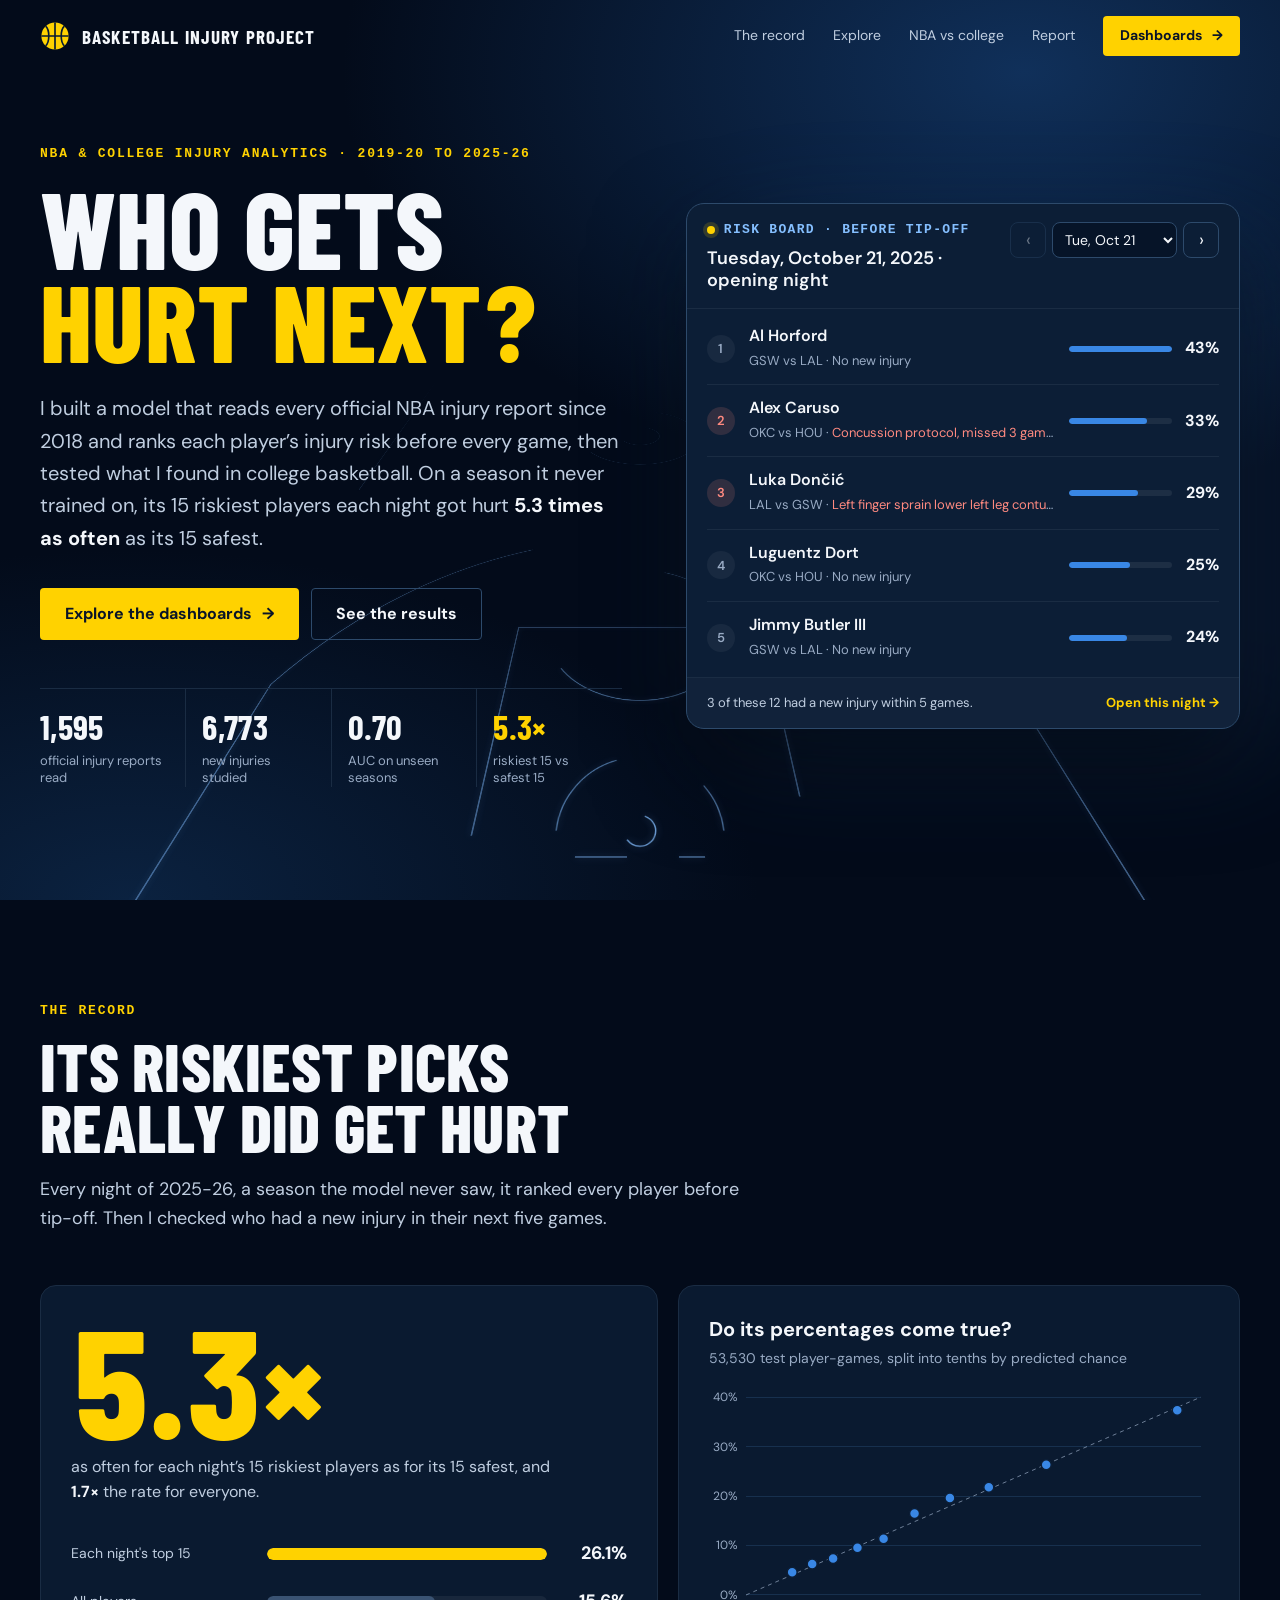
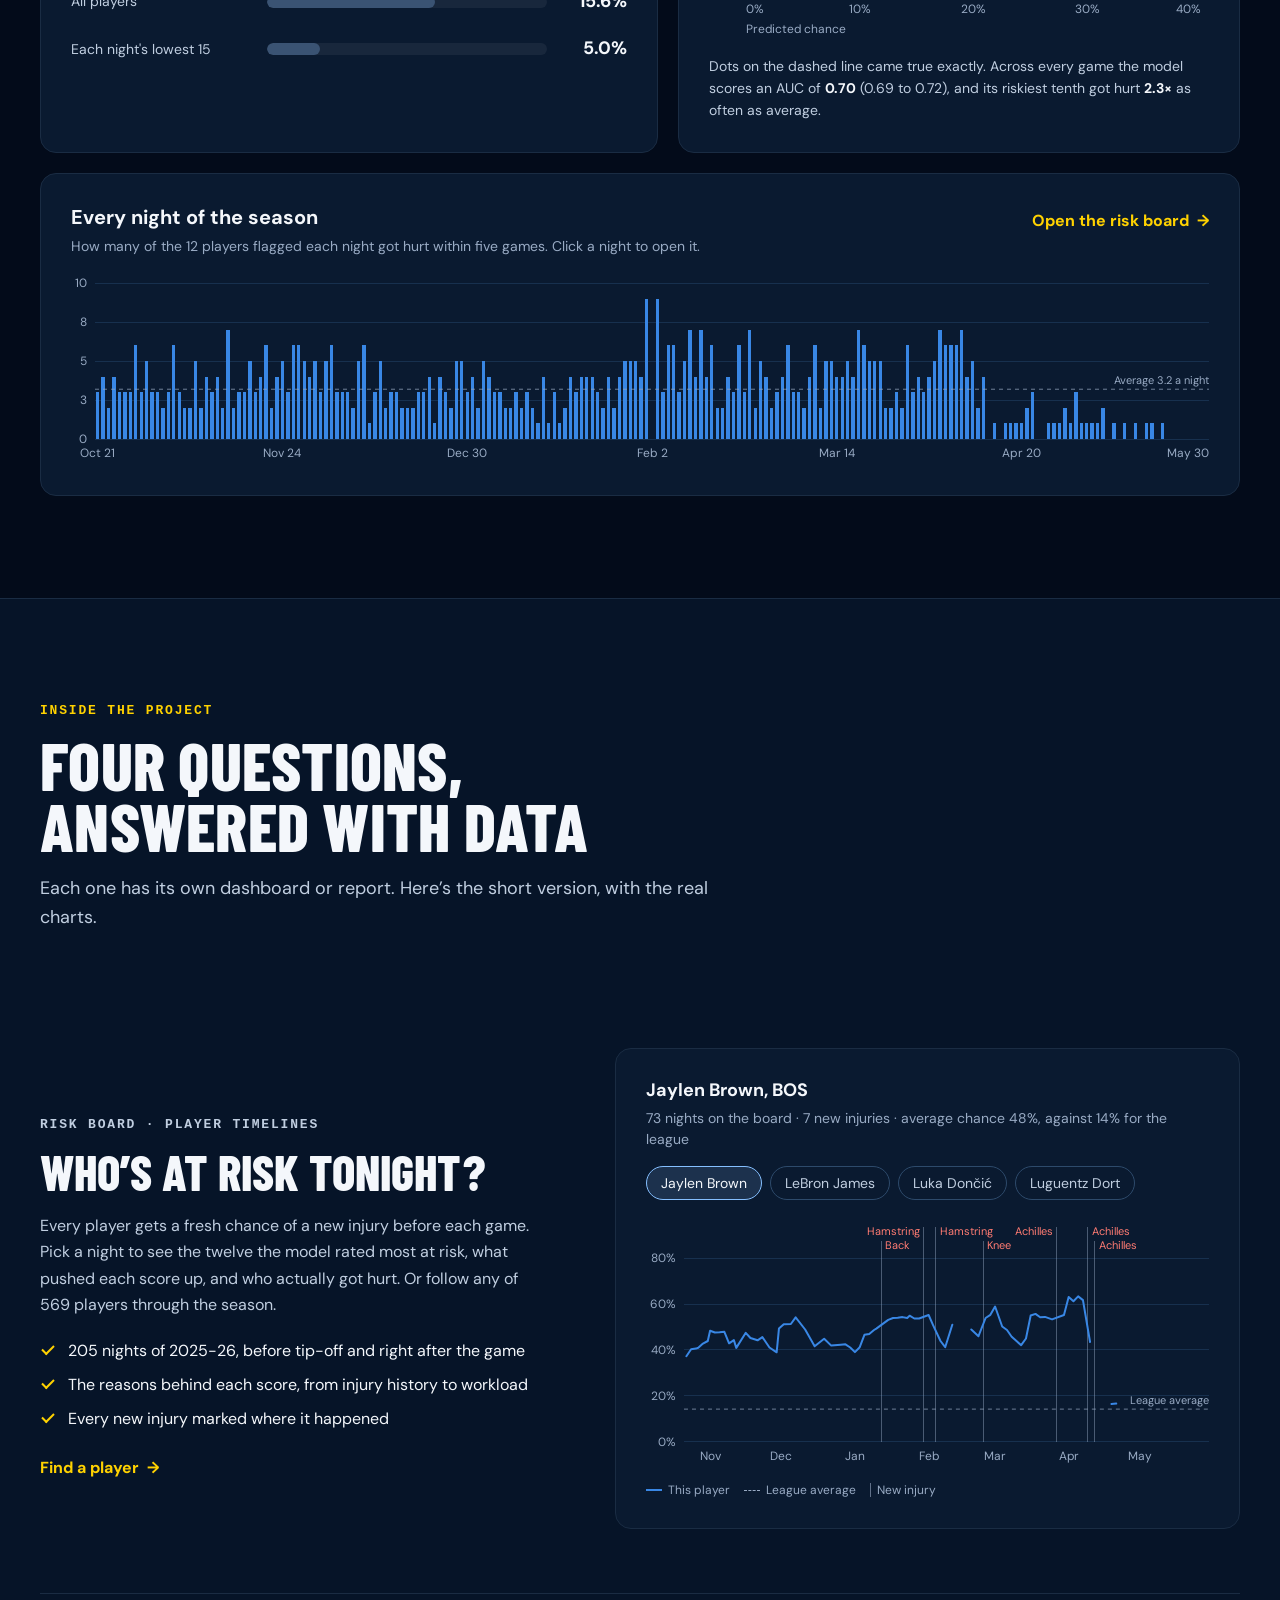
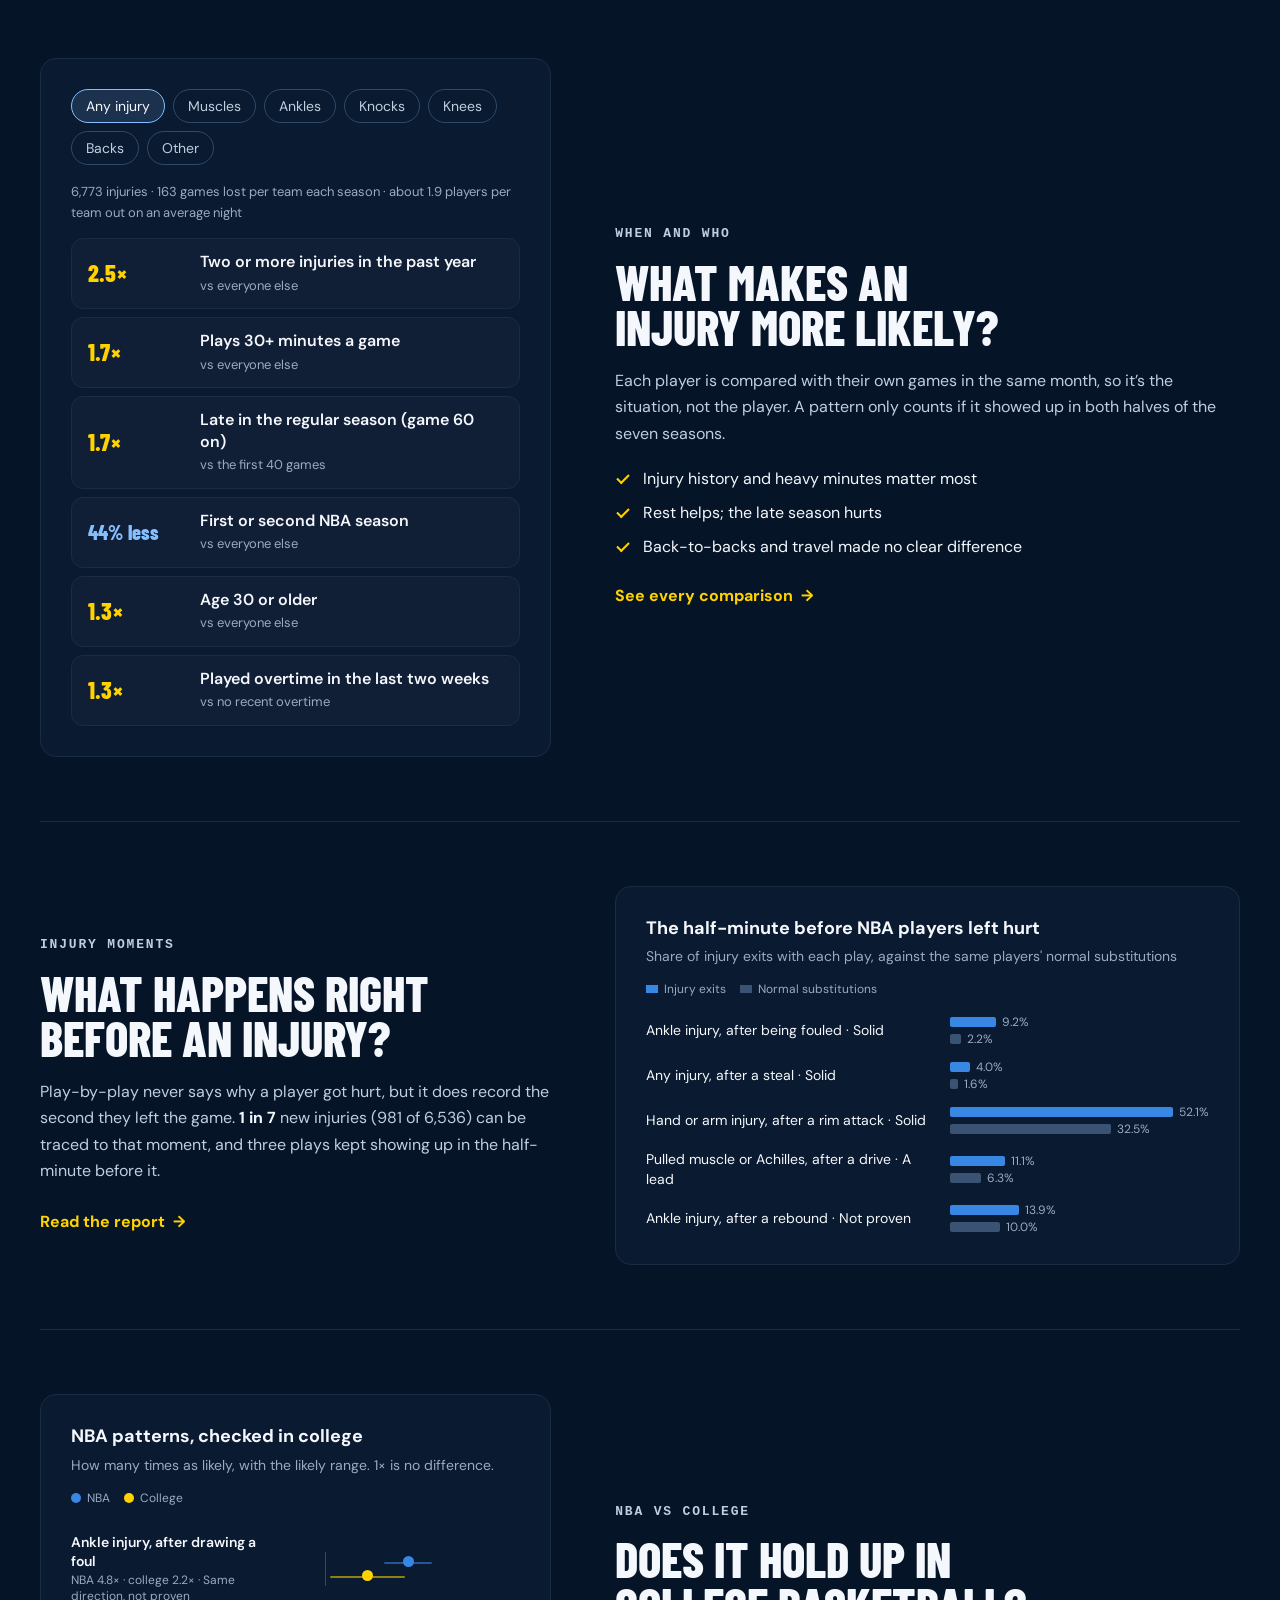
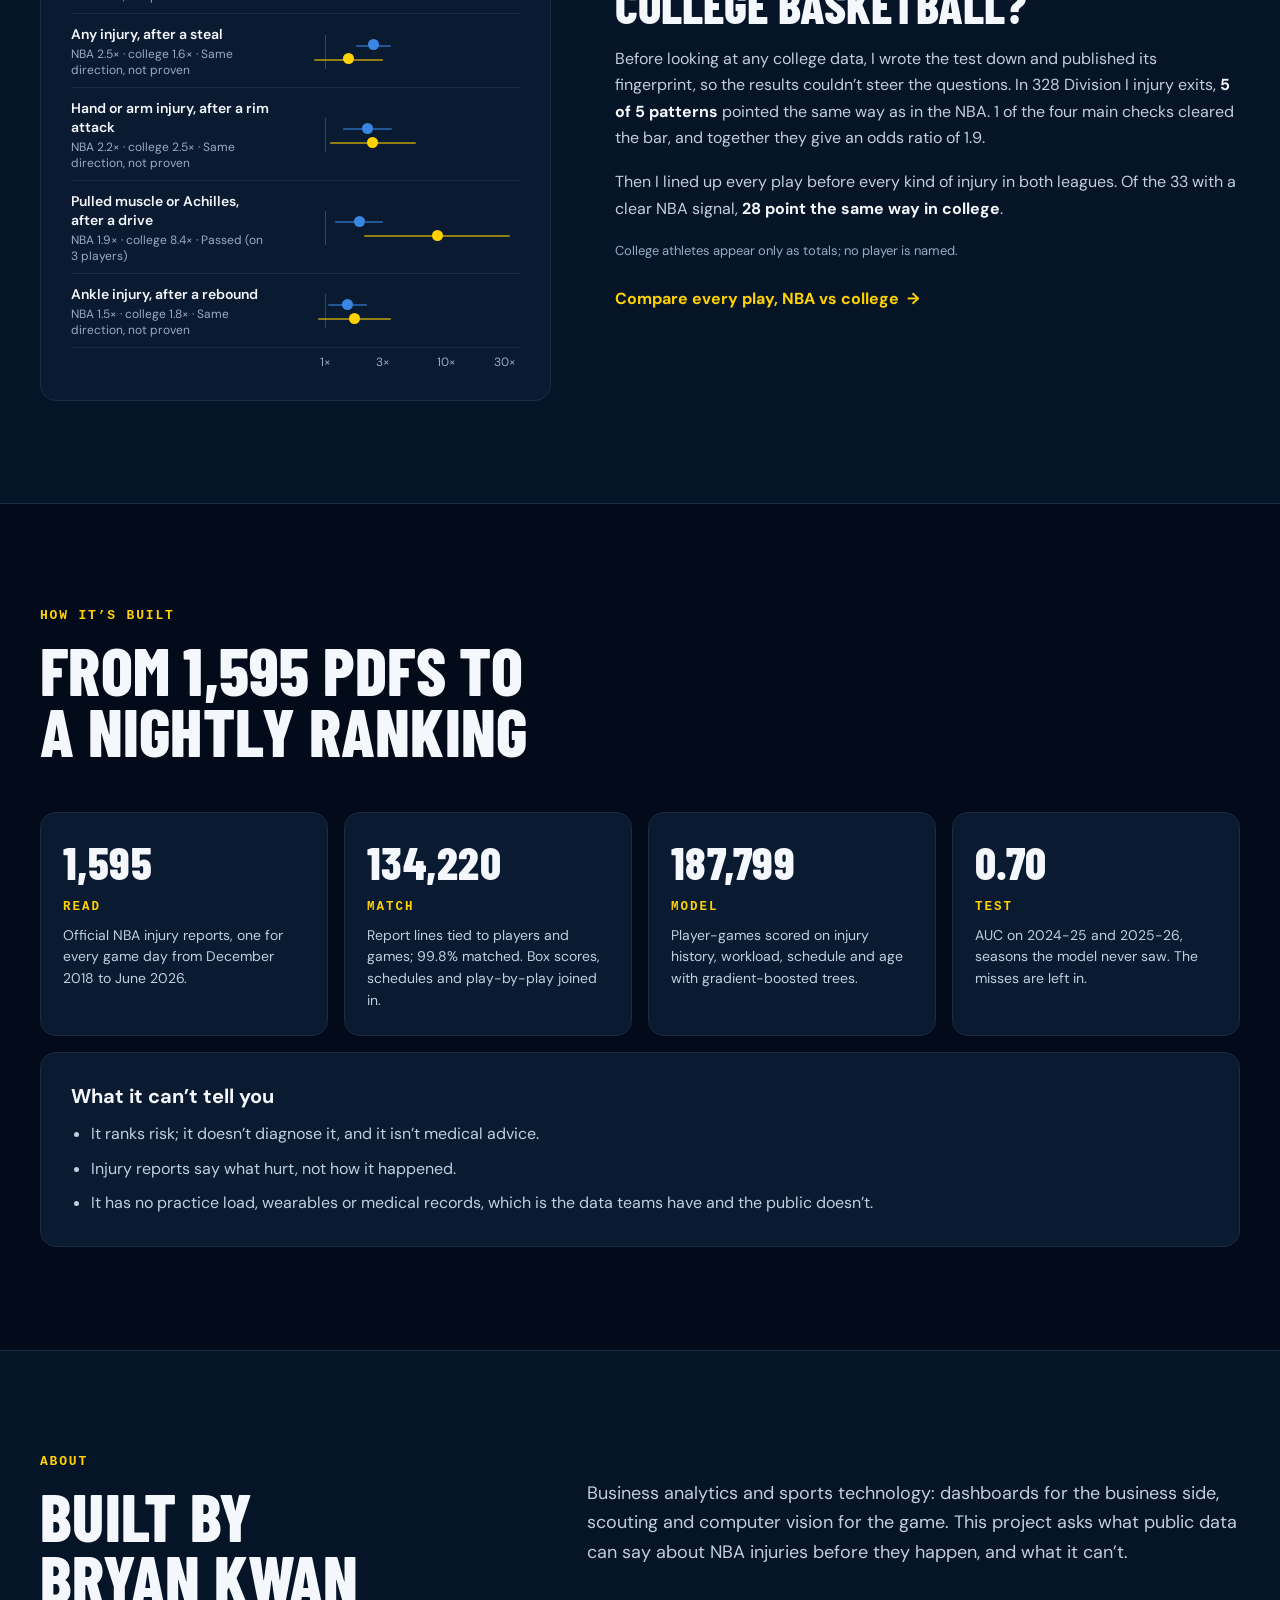
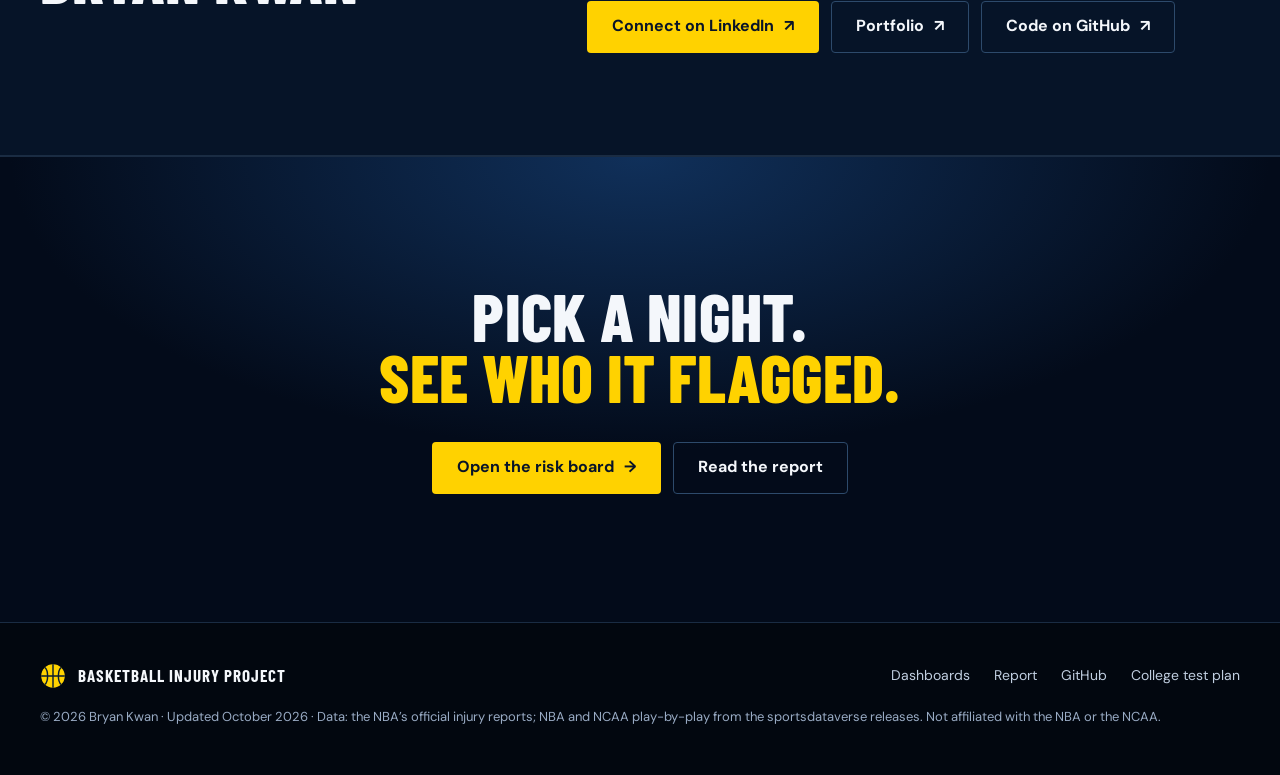
==== commit 303c9964: "Web Redesign" ====
--- a/docs/index.html
+++ b/docs/index.html
@@ -1,26 +1,25 @@
 <!doctype html>
-<html lang="en">
+<html lang="en" class="home-html">
 <head>
 <meta charset="utf-8">
 <meta name="viewport" content="width=device-width, initial-scale=1">
-<title>Basketball Injury Project</title>
+<title>Basketball Injury Project · Who gets hurt next?</title>
 <meta name="description" content="A model that reads seven seasons of official NBA injury reports and ranks who is most likely to get hurt next, checked against what happened in 2025-26, plus why and when players get hurt.">
 <meta name="author" content="Bryan Kwan">
 <meta property="og:type" content="website">
-<meta property="og:title" content="Basketball Injury Project">
+<meta property="og:title" content="Who gets hurt next? · Basketball Injury Project">
 <meta property="og:description" content="A model that reads seven seasons of official NBA injury reports and ranks who is most likely to get hurt next, checked against what happened in 2025-26, plus why and when players get hurt.">
 <meta property="og:url" content="https://bryanhkwan.github.io/Basketball-Injury-Project/">
 <meta property="og:image" content="https://bryanhkwan.github.io/Basketball-Injury-Project/assets/social-site.jpg">
-<meta property="og:image:width" content="2672">
-<meta property="og:image:height" content="1400">
-<meta property="og:image:alt" content="The Basketball Injury Project overview: its title, the risk board for opening night of 2025-26, an NBA arena and two statements about the model">
+<meta property="og:image:width" content="2904">
+<meta property="og:image:height" content="1520">
+<meta property="og:image:alt" content="Who gets hurt next? The Basketball Injury Project’s risk board for opening night of 2025-26">
 <meta name="twitter:card" content="summary_large_image">
-<meta name="theme-color" content="#ffffff" media="(prefers-color-scheme: light)">
-<meta name="theme-color" content="#071b32" media="(prefers-color-scheme: dark)">
+<meta name="theme-color" content="#030b1a">
 <link rel="icon" href="data:image/svg+xml,%3Csvg xmlns='http://www.w3.org/2000/svg' viewBox='0 0 64 64'%3E%3Ccircle cx='32' cy='32' r='29' fill='%23ffd200'/%3E%3Cg fill='none' stroke='%23071b32' stroke-width='3.5'%3E%3Cpath d='M3 32h58M32 3v58M12 11c9 8 9 34 0 42M52 11c-9 8-9 34 0 42'/%3E%3C/g%3E%3C/svg%3E">
 <link rel="preconnect" href="https://fonts.googleapis.com">
 <link rel="preconnect" href="https://fonts.gstatic.com" crossorigin>
-<link rel="stylesheet" href="https://fonts.googleapis.com/css2?family=Barlow+Condensed:wght@500;600;700&family=DM+Sans:opsz,wght@9..40,400;9..40,500;9..40,600;9..40,700&display=swap">
+<link rel="stylesheet" href="https://fonts.googleapis.com/css2?family=Barlow+Condensed:wght@600;700;800&family=DM+Sans:opsz,wght@9..40,400;9..40,500;9..40,600;9..40,700&display=swap">
 <link rel="stylesheet" href="assets/site.css">
 <link rel="stylesheet" href="assets/app.css">
 <script>document.documentElement.classList.add('js')</script>
@@ -28,173 +27,273 @@
 <script src="assets/site.js" defer></script>
 <script src="assets/overview.js" defer></script>
 </head>
-<body class="page">
+<body class="page home">
 <a class="skip" href="#main">Skip to the content</a>
 
-<header class="board" id="top">
-  <div class="board-top">
-    <a class="tile mark" href="./" aria-label="Basketball Injury Project, home">
+<header class="nav" id="top">
+  <div class="wrap nav-in">
+    <a class="brand" href="./" aria-label="Basketball Injury Project, home">
       <svg viewBox="0 0 64 64" aria-hidden="true"><circle cx="32" cy="32" r="29" fill="#ffd200"/><g fill="none" stroke="#071b32" stroke-width="3.5"><path d="M3 32h58M32 3v58M12 11c9 8 9 34 0 42M52 11c-9 8-9 34 0 42"/></g></svg>
+      <span>Basketball Injury Project</span>
     </a>
-    <nav class="tile links" aria-label="Main">
-      <ul>
-        <li><a href="dashboard.html#board">Risk board</a></li>
-        <li><a href="dashboard.html#players">Players</a></li>
-        <li><a href="dashboard.html#when">Why they get hurt</a></li>
-        <li><a href="moments.html">Injury moments</a></li>
+    <nav aria-label="Main">
+      <ul class="nav-links">
+        <li><a href="#record">The record</a></li>
+        <li><a href="#explore">Explore</a></li>
+        <li><a href="dashboard.html#college">NBA vs college</a></li>
+        <li><a href="moments.html">Report</a></li>
       </ul>
     </nav>
-    <a class="tile action" href="dashboard.html">All dashboards <span aria-hidden="true">→</span></a>
-  </div>
-  <div class="board-grid">
-    <div class="tile name"><h1>Basketball <br>Injury Project</h1></div>
-    <div class="tile live">
-      <section class="sheet live-sheet" data-ui id="live" data-day="2025-10-21" aria-labelledby="live-title">
-        <div class="sheet-head">
-          <div>
-            <h2 class="sheet-title" id="live-title">Risk board, before tip-off</h2>
-            <p class="sheet-meta" id="live-date">Tuesday, October 21, 2025 · 1 of 205 nights in 2025-26</p>
-          </div>
-          <div class="stepper">
-            <button type="button" class="step" id="live-prev" aria-label="Previous night" disabled>‹</button>
-            <label class="sr-only" for="live-night">Night of the 2025-26 season</label>
-            <select id="live-night" disabled><option>Tue, Oct 21</option></select>
-            <button type="button" class="step" id="live-next" aria-label="Next night" disabled>›</button>
-          </div>
-        </div>
-        <table class="board-table" aria-describedby="live-sum">
-          <thead><tr><th scope="col" class="n">#</th><th scope="col">Player</th><th scope="col" class="n">Chance</th><th scope="col">Next 5 games</th></tr></thead>
-          <tbody id="live-rows"><tr><td class="n rank">1</td><td class="who"><b>Al Horford</b><span class="sub">GSW vs LAL</span></td><td class="n chance">43%</td><td class="outcome none">No new injury</td></tr><tr><td class="n rank">2</td><td class="who"><b>Alex Caruso</b><span class="sub">OKC vs HOU</span></td><td class="n chance">33%</td><td class="outcome hurt"><span class="dot" aria-hidden="true"></span><span class="what">Concussion protocol<span class="sub">missed 3 games</span></span></td></tr><tr><td class="n rank">3</td><td class="who"><b>Luka Dončić</b><span class="sub">LAL vs GSW</span></td><td class="n chance">29%</td><td class="outcome hurt"><span class="dot" aria-hidden="true"></span><span class="what">Left finger sprain lower left leg contusion<span class="sub">missed 3 games</span></span></td></tr><tr><td class="n rank">4</td><td class="who"><b>Luguentz Dort</b><span class="sub">OKC vs HOU</span></td><td class="n chance">25%</td><td class="outcome none">No new injury</td></tr><tr><td class="n rank">5</td><td class="who"><b>Jimmy Butler III</b><span class="sub">GSW vs LAL</span></td><td class="n chance">24%</td><td class="outcome none">No new injury</td></tr></tbody>
-        </table>
-        <p class="sheet-foot"><span id="live-sum" aria-live="polite">3 of these 12 had a new injury within 5 games.</span><a id="live-link" href="dashboard.html#board/2025-10-21">See all 12 on the board</a></p>
-      </section>
-    </div>
-    <figure class="tile photo shutter" id="hero-photo">
-      <img src="assets/img/arena.jpg" width="1600" height="1200" alt="An NBA game at TD Garden in Boston, seen from the upper deck" fetchpriority="high">
-    </figure>
-    <div class="tile-pair">
-      <p class="tile dark">A model that reads every NBA injury report since 2018 and ranks who gets hurt next.</p>
-      <p class="tile gold">Pick a night on the board to see who it flagged before tip-off, and what happened.</p>
-    </div>
+    <a class="button gold small" href="dashboard.html">Dashboards <span aria-hidden="true">→</span></a>
   </div>
 </header>
 
 <main id="main">
-  <section class="record" aria-labelledby="record-title">
-    <div class="grid record-grid">
-      <figure class="record-photo" data-rise>
-        <img src="assets/img/taping.jpg" width="1400" height="1057" alt="A physical therapy technician tapes a patient’s ankle" loading="lazy" decoding="async">
-      </figure>
-      <h2 class="record-claim" id="record-title" data-rise>Its riskiest picks got hurt</h2>
-      <p class="record-figure" data-rise aria-label="5.3 times">5.3<span class="unit" aria-hidden="true">×</span></p>
-      <p class="record-caption" data-rise>as often as the players it rated safest, night after night through 2025-26, a season the model never trained on.</p>
-      <ul class="record-bars" data-rise aria-label="Share with a new injury within five games, 2025-26">
-        <li style="--i:0"><span>Each night&#x27;s top 15</span><b>26.1%</b><span class="bar"><span style="width:100.0%"></span></span></li>
-        <li style="--i:1"><span>All players</span><b>15.6%</b><span class="bar"><span style="width:59.8%"></span></span></li>
-        <li style="--i:2"><span>Each night&#x27;s lowest 15</span><b>5.0%</b><span class="bar"><span style="width:19.0%"></span></span></li>
-      </ul>
-      <p class="record-source" data-rise>Share of players with a new injury within five games. Across every game, the model’s ranking scores AUC 0.70, and its riskiest tenth of player-games got hurt 2.3 times as often as average.</p>
-    </div>
-  </section>
-
-  <section class="outputs" aria-labelledby="outputs-title">
-    <h2 class="sr-only" id="outputs-title">Five dashboards</h2>
-    <div class="grid">
-      <div class="output-index">
-        <div class="output-names" role="tablist" aria-label="Dashboards">
-          <button type="button" role="tab" id="out-board" aria-controls="stage" aria-selected="true" data-rise style="--i:0">Risk board</button>
-          <button type="button" role="tab" id="out-players" aria-controls="stage" aria-selected="false" tabindex="-1" data-rise style="--i:1">Player timelines</button>
-          <button type="button" role="tab" id="out-model" aria-controls="stage" aria-selected="false" tabindex="-1" data-rise style="--i:2">Model check</button>
-          <button type="button" role="tab" id="out-why" aria-controls="stage" aria-selected="false" tabindex="-1" data-rise style="--i:3">Why players get hurt</button>
-          <button type="button" role="tab" id="out-moments" aria-controls="stage" aria-selected="false" tabindex="-1" data-rise style="--i:4">Injury moments</button>
-        </div>
-        <p class="output-text" id="output-text" aria-live="polite">Every night of the 2025-26 season, the twelve players the model rated most at risk before tip-off, and what happened to each of them in their next five games.</p>
-        <a class="button" id="output-link" href="dashboard.html#board">Open the risk board <span aria-hidden="true">→</span></a>
-      </div>
-      <div class="stage" id="stage" role="tabpanel" aria-labelledby="out-board" data-rise>
-        <div class="sheet out-sheet" data-ui id="out-sheet">
-          <noscript><p>The dashboards need JavaScript. The numbers are also in the <a href="https://github.com/bryanhkwan/Basketball-Injury-Project">repository</a>.</p></noscript>
-        </div>
-      </div>
-    </div>
-  </section>
-
-  <section class="kinds" aria-labelledby="kinds-title">
-    <div class="grid">
-      <h2 class="kinds-title" id="kinds-title" data-rise>What comes before each kind of injury</h2>
-      <a class="button kinds-action" href="dashboard.html#when" data-rise>Every comparison <span aria-hidden="true">→</span></a>
-      <div class="kinds-body">
-        <div class="kind-tabs" role="tablist" aria-label="Kind of injury" aria-orientation="vertical" data-rise><button type="button" role="tab" id="kind-any" aria-controls="panel-any" aria-selected="true"><b>Any injury</b><span>6,773 injuries</span></button><button type="button" role="tab" id="kind-muscle" aria-controls="panel-muscle" aria-selected="false" tabindex="-1"><b>Pulled muscles</b><span>1,294 injuries</span></button><button type="button" role="tab" id="kind-sprain" aria-controls="panel-sprain" aria-selected="false" tabindex="-1"><b>Sprained ankles</b><span>1,111 injuries</span></button><button type="button" role="tab" id="kind-contact" aria-controls="panel-contact" aria-selected="false" tabindex="-1"><b>Knocks</b><span>1,557 injuries</span></button><button type="button" role="tab" id="kind-knee" aria-controls="panel-knee" aria-selected="false" tabindex="-1"><b>Knees</b><span>1,012 injuries</span></button><button type="button" role="tab" id="kind-back" aria-controls="panel-back" aria-selected="false" tabindex="-1"><b>Backs</b><span>537 injuries</span></button><button type="button" role="tab" id="kind-other" aria-controls="panel-other" aria-selected="false" tabindex="-1"><b>Other aches</b><span>1,262 injuries</span></button></div>
-        <div class="kind-panels" data-rise><div class="kind-panel" role="tabpanel" id="panel-any" aria-labelledby="kind-any"><div class="kind-side"><p class="side-figure num">163</p><p class="side-note">games a team loses to new injuries each season, about 32 injuries. These are the findings that held in both halves of the seasons.</p></div><ol class="bands"><li class="band up"><span class="figure num">2.5×</span><span class="what"><b>Two or more injuries in the past year</b><span class="note">compared with everyone else</span></span><span class="verdict">Much more likely</span></li><li class="band up"><span class="figure num">1.7×</span><span class="what"><b>Plays 30+ minutes a game</b><span class="note">compared with everyone else</span></span><span class="verdict">Much more likely</span></li><li class="band up"><span class="figure num">1.7×</span><span class="what"><b>Late in the regular season (game 60 on)</b><span class="note">compared with the first 40 games</span></span><span class="verdict">Much more likely</span></li><li class="band down"><span class="figure num">44% less</span><span class="what"><b>First or second NBA season</b><span class="note">compared with everyone else</span></span><span class="verdict">Less likely</span></li><li class="band up"><span class="figure num">1.3×</span><span class="what"><b>Age 30 or older</b><span class="note">compared with everyone else</span></span><span class="verdict">Slightly more likely</span></li><li class="band up"><span class="figure num">1.3×</span><span class="what"><b>Played overtime in the last two weeks</b><span class="note">compared with no recent overtime</span></span><span class="verdict">Slightly more likely</span></li></ol></div><div class="kind-panel" role="tabpanel" id="panel-muscle" aria-labelledby="kind-muscle" hidden><div class="kind-side"><p class="side-figure num">32</p><p class="side-note">games a team loses to pulled muscles each season. 32% of them kept the player out five games or more, and 32% hit the same body part again within a year.</p></div><ol class="bands"><li class="band up"><span class="figure num">2.8×</span><span class="what"><b>Two or more injuries in the past year</b><span class="note">compared with everyone else</span></span><span class="verdict">Much more likely</span></li><li class="band up"><span class="figure num">2.1×</span><span class="what"><b>Plays 30+ minutes a game</b><span class="note">compared with everyone else</span></span><span class="verdict">Much more likely</span></li><li class="band up"><span class="figure num">1.8×</span><span class="what"><b>Age 30 or older</b><span class="note">compared with everyone else</span></span><span class="verdict">Much more likely</span></li><li class="band down"><span class="figure num">63% less</span><span class="what"><b>First or second NBA season</b><span class="note">compared with everyone else</span></span><span class="verdict">Less likely</span></li><li class="band up"><span class="figure num">1.4×</span><span class="what"><b>Guards</b><span class="note">compared with everyone else</span></span><span class="verdict">More likely</span></li><li class="band up"><span class="figure num">1.4×</span><span class="what"><b>First three games back from an injury</b><span class="note">compared with games 4 to 10 after a return</span></span><span class="verdict">More likely</span></li></ol></div><div class="kind-panel" role="tabpanel" id="panel-sprain" aria-labelledby="kind-sprain" hidden><div class="kind-side"><p class="side-figure num">26</p><p class="side-note">games a team loses to sprained ankles and feet each season. 29% of them kept the player out five games or more, and 37% hit the same body part again within a year.</p></div><ol class="bands"><li class="band up"><span class="figure num">2.0×</span><span class="what"><b>Two or more injuries in the past year</b><span class="note">compared with everyone else</span></span><span class="verdict">Much more likely</span></li><li class="band up"><span class="figure num">1.6×</span><span class="what"><b>Plays 30+ minutes a game</b><span class="note">compared with everyone else</span></span><span class="verdict">More likely</span></li><li class="band up"><span class="figure num">1.4×</span><span class="what"><b>First three games back from an injury</b><span class="note">compared with games 4 to 10 after a return</span></span><span class="verdict">More likely</span></li><li class="band down"><span class="figure num">35% less</span><span class="what"><b>Playing at altitude (Denver, Utah)</b><span class="note">compared with other arenas</span></span><span class="verdict">Less likely</span></li><li class="band down"><span class="figure num">31% less</span><span class="what"><b>Played far fewer minutes than usual last game</b><span class="note">compared with a usual last game</span></span><span class="verdict">Less likely</span></li><li class="band up"><span class="figure num">1.3×</span><span class="what"><b>Late in the regular season (game 60 on)</b><span class="note">compared with the first 40 games</span></span><span class="verdict">Slightly more likely</span></li></ol></div><div class="kind-panel" role="tabpanel" id="panel-contact" aria-labelledby="kind-contact" hidden><div class="kind-side"><p class="side-figure num">37</p><p class="side-note">games a team loses to knocks and collisions each season. 25% of them kept the player out five games or more, and 23% hit the same body part again within a year.</p></div><ol class="bands"><li class="band up"><span class="figure num">2.1×</span><span class="what"><b>Two or more injuries in the past year</b><span class="note">compared with everyone else</span></span><span class="verdict">Much more likely</span></li><li class="band up"><span class="figure num">1.8×</span><span class="what"><b>Plays 30+ minutes a game</b><span class="note">compared with everyone else</span></span><span class="verdict">Much more likely</span></li><li class="band up"><span class="figure num">1.6×</span><span class="what"><b>Late in the regular season (game 60 on)</b><span class="note">compared with the first 40 games</span></span><span class="verdict">More likely</span></li><li class="band up"><span class="figure num">1.4×</span><span class="what"><b>Long stretches on the floor lately (10+ minutes)</b><span class="note">compared with shorter stretches</span></span><span class="verdict">More likely</span></li><li class="band down"><span class="figure num">35% less</span><span class="what"><b>First or second NBA season</b><span class="note">compared with everyone else</span></span><span class="verdict">Less likely</span></li><li class="band up"><span class="figure num">1.3×</span><span class="what"><b>Played overtime in the last two weeks</b><span class="note">compared with no recent overtime</span></span><span class="verdict">More likely</span></li></ol></div><div class="kind-panel" role="tabpanel" id="panel-knee" aria-labelledby="kind-knee" hidden><div class="kind-side"><p class="side-figure num">33</p><p class="side-note">games a team loses to knee problems each season. 27% of them kept the player out five games or more, and 49% hit the same body part again within a year.</p></div><ol class="bands"><li class="band up"><span class="figure num">2.7×</span><span class="what"><b>Two or more injuries in the past year</b><span class="note">compared with everyone else</span></span><span class="verdict">Much more likely</span></li><li class="band up"><span class="figure num">2.1×</span><span class="what"><b>Late in the regular season (game 60 on)</b><span class="note">compared with the first 40 games</span></span><span class="verdict">Much more likely</span></li><li class="band up"><span class="figure num">1.6×</span><span class="what"><b>Plays 30+ minutes a game</b><span class="note">compared with everyone else</span></span><span class="verdict">More likely</span></li><li class="band down"><span class="figure num">60% less</span><span class="what"><b>First or second NBA season</b><span class="note">compared with everyone else</span></span><span class="verdict">Less likely</span></li><li class="band up"><span class="figure num">1.4×</span><span class="what"><b>First three games back from an injury</b><span class="note">compared with games 4 to 10 after a return</span></span><span class="verdict">More likely</span></li><li class="band up"><span class="figure num">1.3×</span><span class="what"><b>Attacks the rim the most (top quarter)</b><span class="note">compared with everyone else</span></span><span class="verdict">More likely</span></li></ol></div><div class="kind-panel" role="tabpanel" id="panel-back" aria-labelledby="kind-back" hidden><div class="kind-side"><p class="side-figure num">8</p><p class="side-note">games a team loses to back problems each season. 16% of them kept the player out five games or more, and 36% hit the same body part again within a year.</p></div><ol class="bands"><li class="band up"><span class="figure num">3.1×</span><span class="what"><b>Two or more injuries in the past year</b><span class="note">compared with everyone else</span></span><span class="verdict">Much more likely</span></li><li class="band up"><span class="figure num">1.6×</span><span class="what"><b>Big men (6&#x27;10&quot; or taller)</b><span class="note">compared with everyone else</span></span><span class="verdict">More likely</span></li><li class="band up"><span class="figure num">1.6×</span><span class="what"><b>Late in the regular season (game 60 on)</b><span class="note">compared with the first 40 games</span></span><span class="verdict">More likely</span></li><li class="band down"><span class="figure num">51% less</span><span class="what"><b>First or second NBA season</b><span class="note">compared with everyone else</span></span><span class="verdict">Less likely</span></li><li class="band up"><span class="figure num">1.5×</span><span class="what"><b>Plays 30+ minutes a game</b><span class="note">compared with everyone else</span></span><span class="verdict">More likely</span></li></ol></div><div class="kind-panel" role="tabpanel" id="panel-other" aria-labelledby="kind-other" hidden><div class="kind-side"><p class="side-figure num">26</p><p class="side-note">games a team loses to other aches and pains each season. 22% of them kept the player out five games or more, and 40% hit the same body part again within a year.</p></div><ol class="bands"><li class="band up"><span class="figure num">3.1×</span><span class="what"><b>Two or more injuries in the past year</b><span class="note">compared with everyone else</span></span><span class="verdict">Much more likely</span></li><li class="band up"><span class="figure num">2.3×</span><span class="what"><b>Late in the regular season (game 60 on)</b><span class="note">compared with the first 40 games</span></span><span class="verdict">Much more likely</span></li><li class="band up"><span class="figure num">1.7×</span><span class="what"><b>Plays 30+ minutes a game</b><span class="note">compared with everyone else</span></span><span class="verdict">More likely</span></li><li class="band up"><span class="figure num">1.5×</span><span class="what"><b>Age 30 or older</b><span class="note">compared with everyone else</span></span><span class="verdict">More likely</span></li><li class="band down"><span class="figure num">46% less</span><span class="what"><b>First or second NBA season</b><span class="note">compared with everyone else</span></span><span class="verdict">Less likely</span></li><li class="band up"><span class="figure num">1.4×</span><span class="what"><b>Played overtime in the last two weeks</b><span class="note">compared with no recent overtime</span></span><span class="verdict">More likely</span></li></ol></div></div>
-      </div>
-    </div>
-  </section>
-
-  <section class="how" aria-labelledby="how-title">
-    <div class="grid">
-      <div class="how-side" data-rise>
-        <p class="side-figure num">1,595</p>
-        <p class="side-note">official NBA injury reports read, one for every game day from December 2018 to June 2026.</p>
-      </div>
-      <h2 class="how-title" id="how-title" data-rise>From reports <br>to a ranking</h2>
-      <p class="how-text" data-rise>Every game day the league publishes an injury report: who is out, and why. I matched every line to a player and a game, then asked one question before every game, for every player: how likely is a new injury in the next five games?</p>
-      <svg class="how-diagram" id="how-diagram" viewBox="0 0 1200 267" role="img" aria-label="Scattered report lines are pulled into one table of player-games, then laid out as an ordered ranking"></svg>
-      <div class="how-steps">
-        <div data-rise style="--i:0"><h3>Read</h3><p>134,220 report lines, 99.8% of them matched to a player.</p></div>
-        <div data-rise style="--i:1"><h3>Match</h3><p>6,773 new injuries across 187,799 player-games, with what each player had been doing beforehand.</p></div>
-        <div data-rise style="--i:2"><h3>Rank</h3><p>A chance of a new injury for every player before every game, checked on two seasons the model never saw.</p></div>
-      </div>
-    </div>
-  </section>
-
-  <section class="about" aria-labelledby="about-title">
-    <div class="grid">
-      <ul class="about-facts" data-rise>
-        <li><b>Built with</b>Python, pandas and scikit-learn</li>
-        <li><b>Seasons</b>2019-20 to 2025-26, tested on 2024-25 and 2025-26</li>
-        <li><b>Code and method</b><a href="https://github.com/bryanhkwan/Basketball-Injury-Project">github.com/bryanhkwan</a></li>
-      </ul>
-      <div class="about-body">
-        <h2 id="about-title" data-rise>Who made this</h2>
-        <p class="about-lead" data-rise><span class="dropcap" aria-hidden="true"><svg viewBox="0 0 64 64"><circle cx="32" cy="32" r="29" fill="#071b32"/><g fill="none" stroke="#ffd200" stroke-width="3.5"><path d="M3 32h58M32 3v58M12 11c9 8 9 34 0 42M52 11c-9 8-9 34 0 42"/></g></svg></span><b>Bryan Kwan</b> built this to find out what public data can say about NBA injuries before they happen, and what it can’t.</p>
-        <p class="about-more" data-rise>Everything here comes from public sources: the league’s official injury reports, box scores and play-by-play. The model was tested on two seasons it never saw, misses included. On an average night about 1.9 players per team sit out with a new injury, and most of those injuries never show up in a box score.</p>
-        <p class="about-more" data-rise>It ranks risk; it can’t say why any one player got hurt, and it isn’t medical advice. College results appear only as totals. Not affiliated with the NBA or the NCAA.</p>
+  <section class="hero" aria-labelledby="hero-title">
+    <div class="court-floor" aria-hidden="true">
+      <svg class="court" viewBox="-6 -6 512 952">
+        <rect x="0" y="0" width="500" height="940" pathLength="1"/>
+        <path d="M0 470H500" pathLength="1"/>
+        <circle cx="250" cy="470" r="60" pathLength="1"/>
+        <circle cx="250" cy="470" r="20" pathLength="1"/>
+        <rect x="170" y="750" width="160" height="190" pathLength="1"/>
+        <circle cx="250" cy="750" r="60" pathLength="1"/>
+        <path d="M30 940V798A237.5 237.5 0 0 1 470 798V940" pathLength="1"/>
+        <path d="M210 887.5A40 40 0 0 1 290 887.5" pathLength="1"/>
+        <path d="M220 900H280" pathLength="1"/>
+        <circle class="rim" cx="250" cy="887.5" r="7.5" pathLength="1"/>
+        <rect x="170" y="0" width="160" height="190" pathLength="1"/>
+        <circle cx="250" cy="190" r="60" pathLength="1"/>
+        <path d="M30 0V142A237.5 237.5 0 0 0 470 142V0" pathLength="1"/>
+        <path d="M210 52.5A40 40 0 0 0 290 52.5" pathLength="1"/>
+        <path d="M220 40H280" pathLength="1"/>
+        <circle class="rim" cx="250" cy="52.5" r="7.5" pathLength="1"/>
+      </svg>
+    </div>
+    <div class="wrap hero-in">
+      <div class="hero-copy">
+        <p class="kicker" data-rise>NBA &amp; college injury analytics · <span class="nowrap">2019-20 to 2025-26</span></p>
+        <h1 id="hero-title" data-rise>Who gets <span class="gold">hurt next?</span></h1>
+        <p class="lead" data-rise>I built a model that reads every official NBA injury report since 2018 and ranks each player’s injury risk before every game, then tested what I found in college basketball. On a season it never trained on, its 15 riskiest players each night got hurt <strong>5.3 times as often</strong> as its 15 safest.</p>
+        <div class="cta-row" data-rise>
+          <a class="button gold" href="dashboard.html">Explore the dashboards <span aria-hidden="true">→</span></a>
+          <a class="button line" href="#record">See the results</a>
+        </div>
+        <dl class="hero-stats" data-rise>
+          <div><dt>official injury reports read</dt><dd class="num">1,595</dd></div>
+          <div><dt>new injuries studied</dt><dd class="num">6,773</dd></div>
+          <div><dt>AUC on unseen seasons</dt><dd class="num">0.70</dd></div>
+          <div><dt>riskiest 15 vs safest 15</dt><dd class="num gold">5.3×</dd></div>
+        </dl>
+      </div>
+
+      <div class="hero-visual" data-rise>
+        <section class="board-card" data-ui id="live" data-day="2025-10-21" aria-labelledby="live-title">
+          <div class="bc-head">
+            <div>
+              <p class="bc-kicker"><span class="live-dot" aria-hidden="true"></span><span id="live-title">Risk board · before tip-off</span></p>
+              <p class="bc-date" id="live-date">Tuesday, October 21, 2025</p>
+            </div>
+            <div class="bc-step">
+              <button type="button" class="step" id="live-prev" aria-label="Previous night" disabled>‹</button>
+              <label class="sr-only" for="live-night">Night of the 2025-26 season</label>
+              <select id="live-night" disabled><option>Tue, Oct 21</option></select>
+              <button type="button" class="step" id="live-next" aria-label="Next night" disabled>›</button>
+            </div>
+          </div>
+          <ol class="bc-rows" id="live-rows"><li class="bc-row"><span class="bc-rank">1</span><span class="bc-who"><b>Al Horford</b><small>GSW vs LAL · <span class="out">No new injury</span></small></span><span class="bc-chance"><span class="bc-bar" aria-hidden="true"><i style="width:100%"></i></span><b>43%</b></span></li><li class="bc-row is-hurt"><span class="bc-rank">2</span><span class="bc-who"><b>Alex Caruso</b><small>OKC vs HOU · <span class="out hurt">Concussion protocol, missed 3 games</span></small></span><span class="bc-chance"><span class="bc-bar" aria-hidden="true"><i style="width:76%"></i></span><b>33%</b></span></li><li class="bc-row is-hurt"><span class="bc-rank">3</span><span class="bc-who"><b>Luka Dončić</b><small>LAL vs GSW · <span class="out hurt">Left finger sprain lower left leg contusion, missed 3 games</span></small></span><span class="bc-chance"><span class="bc-bar" aria-hidden="true"><i style="width:67%"></i></span><b>29%</b></span></li><li class="bc-row"><span class="bc-rank">4</span><span class="bc-who"><b>Luguentz Dort</b><small>OKC vs HOU · <span class="out">No new injury</span></small></span><span class="bc-chance"><span class="bc-bar" aria-hidden="true"><i style="width:59%"></i></span><b>25%</b></span></li><li class="bc-row"><span class="bc-rank">5</span><span class="bc-who"><b>Jimmy Butler III</b><small>GSW vs LAL · <span class="out">No new injury</span></small></span><span class="bc-chance"><span class="bc-bar" aria-hidden="true"><i style="width:56%"></i></span><b>24%</b></span></li></ol>
+          <div class="bc-foot">
+            <span id="live-sum" aria-live="polite">3 of these 12 had a new injury within 5 games.</span>
+            <a id="live-link" href="dashboard.html#board/2025-10-21">Open this night <span aria-hidden="true">→</span></a>
+          </div>
+        </section>
+      </div>
+    </div>
+  </section>
+
+  <section class="sec" id="record" aria-labelledby="record-title">
+    <div class="wrap">
+      <header class="sec-head" data-rise>
+        <p class="kicker">The record</p>
+        <h2 id="record-title">Its riskiest picks really did get hurt</h2>
+        <p class="sec-lead">Every night of 2025-26, a season the model never saw, it ranked every player before tip-off. Then I checked who had a new injury in their next five games.</p>
+      </header>
+      <div class="record-grid">
+        <article class="panel record-main" data-ui data-rise>
+          <p class="big-figure"><span class="num">5.3×</span></p>
+          <p class="big-caption">as often for each night’s 15 riskiest players as for its 15 safest, and <strong>1.7×</strong> the rate for everyone.</p>
+          <ul class="ladder" aria-label="Share with a new injury within five games, 2025-26">
+            <li><span class="ladder-label">Each night&#x27;s top 15</span><span class="ladder-bar"><i class="top" style="--w:100%"></i></span><b class="num">26.1%</b></li>
+            <li><span class="ladder-label">All players</span><span class="ladder-bar"><i style="--w:59.8%"></i></span><b class="num">15.6%</b></li>
+            <li><span class="ladder-label">Each night&#x27;s lowest 15</span><span class="ladder-bar"><i style="--w:19.0%"></i></span><b class="num">5.0%</b></li>
+          </ul>
+        </article>
+        <article class="panel" data-ui data-rise>
+          <h3>Do its percentages come true?</h3>
+          <p class="panel-sub">53,530 test player-games, split into tenths by predicted chance</p>
+          <div class="chart" id="cal-chart"></div>
+          <p class="panel-note">Dots on the dashed line came true exactly. Across every game the model scores an AUC of <strong>0.70</strong> (0.69 to 0.72), and its riskiest tenth got hurt <strong>2.3×</strong> as often as average.</p>
+        </article>
+        <article class="panel wide" data-ui data-rise>
+          <div class="panel-row">
+            <div>
+              <h3>Every night of the season</h3>
+              <p class="panel-sub">How many of the 12 players flagged each night got hurt within five games. Click a night to open it.</p>
+            </div>
+            <a class="text-link" href="dashboard.html#board">Open the risk board <span aria-hidden="true">→</span></a>
+          </div>
+          <div class="chart" id="strip-chart"></div>
+        </article>
+      </div>
+    </div>
+  </section>
+
+  <section class="sec sec-alt" id="explore" aria-labelledby="explore-title">
+    <div class="wrap">
+      <header class="sec-head" data-rise>
+        <p class="kicker">Inside the project</p>
+        <h2 id="explore-title">Four questions, answered with data</h2>
+        <p class="sec-lead">Each one has its own dashboard or report. Here’s the short version, with the real charts.</p>
+      </header>
+
+      <article class="feature" aria-labelledby="f1-title">
+        <div class="feature-copy" data-rise>
+          <p class="kicker">Risk board · player timelines</p>
+          <h3 id="f1-title">Who’s at risk tonight?</h3>
+          <p>Every player gets a fresh chance of a new injury before each game. Pick a night to see the twelve the model rated most at risk, what pushed each score up, and who actually got hurt. Or follow any of 569 players through the season.</p>
+          <ul class="ticks">
+            <li>205 nights of 2025-26, before tip-off and right after the game</li>
+            <li>The reasons behind each score, from injury history to workload</li>
+            <li>Every new injury marked where it happened</li>
+          </ul>
+          <a class="text-link" href="dashboard.html#players">Find a player <span aria-hidden="true">→</span></a>
+        </div>
+        <div class="panel feature-visual" data-ui data-rise>
+          <div class="panel-row">
+            <div><h4 id="tl-name">Player timeline</h4><p class="panel-sub" id="tl-meta">Chance of a new injury before each game</p></div>
+          </div>
+          <div class="chips" role="group" aria-label="Player" id="tl-chips"></div>
+          <div class="chart" id="tl-chart"></div>
+          <p class="legend" aria-hidden="true"><span><i class="line"></i>This player</span><span><i class="dash"></i>League average</span><span><i class="marker"></i>New injury</span></p>
+        </div>
+      </article>
+
+      <article class="feature flip" aria-labelledby="f2-title">
+        <div class="feature-copy" data-rise>
+          <p class="kicker">When and who</p>
+          <h3 id="f2-title">What makes an injury more likely?</h3>
+          <p>Each player is compared with their own games in the same month, so it’s the situation, not the player. A pattern only counts if it showed up in both halves of the seven seasons.</p>
+          <ul class="ticks">
+            <li>Injury history and heavy minutes matter most</li>
+            <li>Rest helps; the late season hurts</li>
+            <li>Back-to-backs and travel made no clear difference</li>
+          </ul>
+          <a class="text-link" href="dashboard.html#when">See every comparison <span aria-hidden="true">→</span></a>
+        </div>
+        <div class="panel feature-visual" data-ui data-rise>
+          <div class="tabs-pills" role="tablist" aria-label="Kind of injury"><button type="button" role="tab" id="kind-any" aria-controls="panel-any" aria-selected="true">Any injury</button><button type="button" role="tab" id="kind-muscle" aria-controls="panel-muscle" aria-selected="false" tabindex="-1">Muscles</button><button type="button" role="tab" id="kind-sprain" aria-controls="panel-sprain" aria-selected="false" tabindex="-1">Ankles</button><button type="button" role="tab" id="kind-contact" aria-controls="panel-contact" aria-selected="false" tabindex="-1">Knocks</button><button type="button" role="tab" id="kind-knee" aria-controls="panel-knee" aria-selected="false" tabindex="-1">Knees</button><button type="button" role="tab" id="kind-back" aria-controls="panel-back" aria-selected="false" tabindex="-1">Backs</button><button type="button" role="tab" id="kind-other" aria-controls="panel-other" aria-selected="false" tabindex="-1">Other</button></div>
+          <div class="kind-panels"><div class="kind-panel" role="tabpanel" id="panel-any" aria-labelledby="kind-any"><p class="kind-sum">6,773 injuries · 163 games lost per team each season · about 1.9 players per team out on an average night</p><ol class="finds"><li class="find up"><span class="chip num">2.5×</span><span class="find-what"><b>Two or more injuries in the past year</b><small>vs everyone else</small></span></li><li class="find up"><span class="chip num">1.7×</span><span class="find-what"><b>Plays 30+ minutes a game</b><small>vs everyone else</small></span></li><li class="find up"><span class="chip num">1.7×</span><span class="find-what"><b>Late in the regular season (game 60 on)</b><small>vs the first 40 games</small></span></li><li class="find down"><span class="chip num">44% less</span><span class="find-what"><b>First or second NBA season</b><small>vs everyone else</small></span></li><li class="find up"><span class="chip num">1.3×</span><span class="find-what"><b>Age 30 or older</b><small>vs everyone else</small></span></li><li class="find up"><span class="chip num">1.3×</span><span class="find-what"><b>Played overtime in the last two weeks</b><small>vs no recent overtime</small></span></li></ol></div><div class="kind-panel" role="tabpanel" id="panel-muscle" aria-labelledby="kind-muscle" hidden><p class="kind-sum">1,294 injuries · 32 games lost per team each season · 32% hit the same spot again within a year</p><ol class="finds"><li class="find up"><span class="chip num">2.8×</span><span class="find-what"><b>Two or more injuries in the past year</b><small>vs everyone else</small></span></li><li class="find up"><span class="chip num">2.1×</span><span class="find-what"><b>Plays 30+ minutes a game</b><small>vs everyone else</small></span></li><li class="find up"><span class="chip num">1.8×</span><span class="find-what"><b>Age 30 or older</b><small>vs everyone else</small></span></li><li class="find down"><span class="chip num">63% less</span><span class="find-what"><b>First or second NBA season</b><small>vs everyone else</small></span></li><li class="find up"><span class="chip num">1.4×</span><span class="find-what"><b>Guards</b><small>vs everyone else</small></span></li><li class="find up"><span class="chip num">1.4×</span><span class="find-what"><b>First three games back from an injury</b><small>vs games 4 to 10 after a return</small></span></li></ol></div><div class="kind-panel" role="tabpanel" id="panel-sprain" aria-labelledby="kind-sprain" hidden><p class="kind-sum">1,111 injuries · 26 games lost per team each season · 37% hit the same spot again within a year</p><ol class="finds"><li class="find up"><span class="chip num">2.0×</span><span class="find-what"><b>Two or more injuries in the past year</b><small>vs everyone else</small></span></li><li class="find up"><span class="chip num">1.6×</span><span class="find-what"><b>Plays 30+ minutes a game</b><small>vs everyone else</small></span></li><li class="find up"><span class="chip num">1.4×</span><span class="find-what"><b>First three games back from an injury</b><small>vs games 4 to 10 after a return</small></span></li><li class="find down"><span class="chip num">35% less</span><span class="find-what"><b>Playing at altitude (Denver, Utah)</b><small>vs other arenas</small></span></li><li class="find down"><span class="chip num">31% less</span><span class="find-what"><b>Played far fewer minutes than usual last game</b><small>vs a usual last game</small></span></li><li class="find up"><span class="chip num">1.3×</span><span class="find-what"><b>Late in the regular season (game 60 on)</b><small>vs the first 40 games</small></span></li></ol></div><div class="kind-panel" role="tabpanel" id="panel-contact" aria-labelledby="kind-contact" hidden><p class="kind-sum">1,557 injuries · 37 games lost per team each season · 23% hit the same spot again within a year</p><ol class="finds"><li class="find up"><span class="chip num">2.1×</span><span class="find-what"><b>Two or more injuries in the past year</b><small>vs everyone else</small></span></li><li class="find up"><span class="chip num">1.8×</span><span class="find-what"><b>Plays 30+ minutes a game</b><small>vs everyone else</small></span></li><li class="find up"><span class="chip num">1.6×</span><span class="find-what"><b>Late in the regular season (game 60 on)</b><small>vs the first 40 games</small></span></li><li class="find up"><span class="chip num">1.4×</span><span class="find-what"><b>Long stretches on the floor lately (10+ minutes)</b><small>vs shorter stretches</small></span></li><li class="find down"><span class="chip num">35% less</span><span class="find-what"><b>First or second NBA season</b><small>vs everyone else</small></span></li><li class="find up"><span class="chip num">1.3×</span><span class="find-what"><b>Played overtime in the last two weeks</b><small>vs no recent overtime</small></span></li></ol></div><div class="kind-panel" role="tabpanel" id="panel-knee" aria-labelledby="kind-knee" hidden><p class="kind-sum">1,012 injuries · 33 games lost per team each season · 49% hit the same spot again within a year</p><ol class="finds"><li class="find up"><span class="chip num">2.7×</span><span class="find-what"><b>Two or more injuries in the past year</b><small>vs everyone else</small></span></li><li class="find up"><span class="chip num">2.1×</span><span class="find-what"><b>Late in the regular season (game 60 on)</b><small>vs the first 40 games</small></span></li><li class="find up"><span class="chip num">1.6×</span><span class="find-what"><b>Plays 30+ minutes a game</b><small>vs everyone else</small></span></li><li class="find down"><span class="chip num">60% less</span><span class="find-what"><b>First or second NBA season</b><small>vs everyone else</small></span></li><li class="find up"><span class="chip num">1.4×</span><span class="find-what"><b>First three games back from an injury</b><small>vs games 4 to 10 after a return</small></span></li><li class="find up"><span class="chip num">1.3×</span><span class="find-what"><b>Attacks the rim the most (top quarter)</b><small>vs everyone else</small></span></li></ol></div><div class="kind-panel" role="tabpanel" id="panel-back" aria-labelledby="kind-back" hidden><p class="kind-sum">537 injuries · 8 games lost per team each season · 36% hit the same spot again within a year</p><ol class="finds"><li class="find up"><span class="chip num">3.1×</span><span class="find-what"><b>Two or more injuries in the past year</b><small>vs everyone else</small></span></li><li class="find up"><span class="chip num">1.6×</span><span class="find-what"><b>Big men (6&#x27;10&quot; or taller)</b><small>vs everyone else</small></span></li><li class="find up"><span class="chip num">1.6×</span><span class="find-what"><b>Late in the regular season (game 60 on)</b><small>vs the first 40 games</small></span></li><li class="find down"><span class="chip num">51% less</span><span class="find-what"><b>First or second NBA season</b><small>vs everyone else</small></span></li><li class="find up"><span class="chip num">1.5×</span><span class="find-what"><b>Plays 30+ minutes a game</b><small>vs everyone else</small></span></li></ol></div><div class="kind-panel" role="tabpanel" id="panel-other" aria-labelledby="kind-other" hidden><p class="kind-sum">1,262 injuries · 26 games lost per team each season · 40% hit the same spot again within a year</p><ol class="finds"><li class="find up"><span class="chip num">3.1×</span><span class="find-what"><b>Two or more injuries in the past year</b><small>vs everyone else</small></span></li><li class="find up"><span class="chip num">2.3×</span><span class="find-what"><b>Late in the regular season (game 60 on)</b><small>vs the first 40 games</small></span></li><li class="find up"><span class="chip num">1.7×</span><span class="find-what"><b>Plays 30+ minutes a game</b><small>vs everyone else</small></span></li><li class="find up"><span class="chip num">1.5×</span><span class="find-what"><b>Age 30 or older</b><small>vs everyone else</small></span></li><li class="find down"><span class="chip num">46% less</span><span class="find-what"><b>First or second NBA season</b><small>vs everyone else</small></span></li><li class="find up"><span class="chip num">1.4×</span><span class="find-what"><b>Played overtime in the last two weeks</b><small>vs no recent overtime</small></span></li></ol></div></div>
+        </div>
+      </article>
+
+      <article class="feature" aria-labelledby="f3-title">
+        <div class="feature-copy" data-rise>
+          <p class="kicker">Injury moments</p>
+          <h3 id="f3-title">What happens right before an injury?</h3>
+          <p>Play-by-play never says why a player got hurt, but it does record the second they left the game. <strong>1 in 7</strong> new injuries (981 of 6,536) can be traced to that moment, and three plays kept showing up in the half-minute before it.</p>
+          <a class="text-link" href="moments.html">Read the report <span aria-hidden="true">→</span></a>
+        </div>
+        <div class="panel feature-visual" data-ui data-rise>
+          <h4>The half-minute before NBA players left hurt</h4>
+          <p class="panel-sub">Share of injury exits with each play, against the same players' normal substitutions</p>
+          <p class="legend" aria-hidden="true"><span><i></i>Injury exits</span><span><i class="muted"></i>Normal substitutions</span></p>
+          <div class="chart" id="moments-chart"></div>
+        </div>
+      </article>
+
+      <article class="feature flip" aria-labelledby="f4-title">
+        <div class="feature-copy" data-rise>
+          <p class="kicker">NBA vs college</p>
+          <h3 id="f4-title">Does it hold up in college basketball?</h3>
+          <p>Before looking at any college data, I wrote the test down and published its fingerprint, so the results couldn’t steer the questions. In 328 Division I injury exits, <strong>5 of 5 patterns</strong> pointed the same way as in the NBA. 1 of the four main checks cleared the bar, and together they give an odds ratio of 1.9.</p>
+          <p>Then I lined up every play before every kind of injury in both leagues. Of the 33 with a clear NBA signal, <strong>28 point the same way in college</strong>.</p>
+          <p class="fine">College athletes appear only as totals; no player is named.</p>
+          <a class="text-link" href="dashboard.html#college">Compare every play, NBA vs college <span aria-hidden="true">→</span></a>
+        </div>
+        <div class="panel feature-visual" data-ui data-rise>
+          <h4>NBA patterns, checked in college</h4>
+          <p class="panel-sub">How many times as likely, with the likely range. 1× is no difference.</p>
+          <p class="legend" aria-hidden="true"><span><i class="dot nba"></i>NBA</span><span><i class="dot college"></i>College</span></p>
+          <div class="chart" id="college-chart"></div>
+        </div>
+      </article>
+    </div>
+  </section>
+
+  <section class="sec" id="method" aria-labelledby="method-title">
+    <div class="wrap">
+      <header class="sec-head" data-rise>
+        <p class="kicker">How it’s built</p>
+        <h2 id="method-title">From 1,595 PDFs to a nightly ranking</h2>
+      </header>
+      <ol class="steps">
+        <li data-rise><span class="step-num num">1,595</span><b>Read</b><p>Official NBA injury reports, one for every game day from December 2018 to June 2026.</p></li>
+        <li data-rise><span class="step-num num">134,220</span><b>Match</b><p>Report lines tied to players and games; 99.8% matched. Box scores, schedules and play-by-play joined in.</p></li>
+        <li data-rise><span class="step-num num">187,799</span><b>Model</b><p>Player-games scored on injury history, workload, schedule and age with gradient-boosted trees.</p></li>
+        <li data-rise><span class="step-num num">0.70</span><b>Test</b><p>AUC on 2024-25 and 2025-26, seasons the model never saw. The misses are left in.</p></li>
+      </ol>
+      <div class="limits panel" data-rise>
+        <h3>What it can’t tell you</h3>
+        <ul>
+          <li>It ranks risk; it doesn’t diagnose it, and it isn’t medical advice.</li>
+          <li>Injury reports say what hurt, not how it happened.</li>
+          <li>It has no practice load, wearables or medical records, which is the data teams have and the public doesn’t.</li>
+        </ul>
+      </div>
+    </div>
+  </section>
+
+  <section class="sec sec-alt" id="about" aria-labelledby="about-title">
+    <div class="wrap about-in">
+      <div>
+        <p class="kicker">About</p>
+        <h2 id="about-title">Built by Bryan Kwan</h2>
+      </div>
+      <div class="about-copy">
+        <p class="sec-lead">Business analytics and sports technology: dashboards for the business side, scouting and computer vision for the game. This project asks what public data can say about NBA injuries before they happen, and what it can’t.</p>
+        <div class="cta-row">
+          <a class="button gold" href="https://www.linkedin.com/in/bryanhkwan" target="_blank" rel="noopener">Connect on LinkedIn <span aria-hidden="true">↗</span></a>
+          <a class="button line" href="https://bryanhkwan.github.io/portfolio/" target="_blank" rel="noopener">Portfolio <span aria-hidden="true">↗</span></a>
+          <a class="button line" href="https://github.com/bryanhkwan/Basketball-Injury-Project" target="_blank" rel="noopener">Code on GitHub <span aria-hidden="true">↗</span></a>
+        </div>
+      </div>
+    </div>
+  </section>
+
+  <section class="cta-band" aria-labelledby="cta-title">
+    <div class="wrap cta-in">
+      <h2 id="cta-title">Pick a night. <span class="gold">See who it flagged.</span></h2>
+      <div class="cta-row">
+        <a class="button gold" href="dashboard.html#board">Open the risk board <span aria-hidden="true">→</span></a>
+        <a class="button line" href="moments.html">Read the report</a>
       </div>
     </div>
   </section>
 </main>
 
 <footer class="foot">
-  <p class="foot-name">Basketball Injury Project</p>
-  <div class="grid foot-grid">
-    <ul class="foot-places">
+  <div class="wrap foot-in">
+    <a class="brand" href="#top" aria-label="Back to top">
+      <svg viewBox="0 0 64 64" aria-hidden="true"><circle cx="32" cy="32" r="29" fill="#ffd200"/><g fill="none" stroke="#071b32" stroke-width="3.5"><path d="M3 32h58M32 3v58M12 11c9 8 9 34 0 42M52 11c-9 8-9 34 0 42"/></g></svg>
+      <span>Basketball Injury Project</span>
+    </a>
+    <ul class="foot-links">
       <li><a href="dashboard.html">Dashboards</a></li>
-      <li><a href="moments.html">The report</a></li>
-      <li><a href="https://github.com/bryanhkwan/Basketball-Injury-Project">GitHub ↗</a></li>
+      <li><a href="moments.html">Report</a></li>
+      <li><a href="https://github.com/bryanhkwan/Basketball-Injury-Project">GitHub</a></li>
+      <li><a href="https://github.com/bryanhkwan/Basketball-Injury-Project/blob/HEAD/docs/ncaa_moments_plan.md">College test plan</a></li>
     </ul>
-    <div class="foot-links">
-      <div><h2>Dashboards</h2><ul>
-        <li><a href="dashboard.html#board">Risk board</a></li>
-        <li><a href="dashboard.html#players">Players</a></li>
-        <li><a href="dashboard.html#model">Model check</a></li>
-        <li><a href="dashboard.html#factors">What raises risk</a></li>
-      </ul></div>
-      <div><h2>Studies</h2><ul>
-        <li><a href="dashboard.html#when">When and who</a></li>
-        <li><a href="dashboard.html#types">Injury types</a></li>
-        <li><a href="moments.html">The moment of injury</a></li>
-        <li><a href="https://github.com/bryanhkwan/Basketball-Injury-Project/blob/HEAD/docs/ncaa_moments_plan.md">College test plan</a></li>
-      </ul></div>
-      <div><h2>Project</h2><ul>
-        <li><a href="https://github.com/bryanhkwan/Basketball-Injury-Project#readme">How it works</a></li>
-        <li><a href="https://github.com/bryanhkwan/Basketball-Injury-Project#data-sources-and-terms">Data sources</a></li>
-        <li><a href="#top">Back to top</a></li>
-      </ul></div>
-    </div>
-  </div>
-  <div class="grid foot-legal">
-    <p>© 2026 Bryan Kwan · Updated October 2026 · Not affiliated with the NBA or the NCAA. Pictures: <a href="https://commons.wikimedia.org/wiki/File:Game_Basketball_TD_Garden.jpg">“Game Basketball TD Garden”</a> by EgorovaSvetlana, <a href="https://creativecommons.org/licenses/by-sa/4.0">CC BY-SA 4.0</a>; <a href="https://commons.wikimedia.org/wiki/File:Kinesio_taping.jpg">“Kinesio taping”</a> by U.S. Air Force photo by Airman 1st Class Alystria Maurer, <a href="https://creativecommons.org/publicdomain/mark/1.0/">public domain</a>, both via Wikimedia Commons and shown in greyscale.</p>
-    <a class="top" href="#top">Back to top ↑</a>
+    <p class="foot-note">© 2026 Bryan Kwan · Updated October 2026 · Data: the NBA’s official injury reports; NBA and NCAA play-by-play from the sportsdataverse releases. Not affiliated with the NBA or the NCAA.</p>
   </div>
 </footer>
 </body>
--- a/docs/assets/site.css
+++ b/docs/assets/site.css
@@ -1,8 +1,8 @@
 /* Basketball Injury Project: the tokens every page shares, and the overview's styles (index.html).
-   Brand: Midnight Blue and Rocket Gold, Barlow Condensed for display and DM Sans for text. Light by default, dark when
-   the reader's system is dark. The overview follows a printed-annual layout: a 12-column grid with its main axis at the
-   start of column 6, square corners, solid navy and gold fields, no lines or shadows. The dashboards' styles are in
-   app.css; the pieces of them shown on the overview are marked data-ui and keep the dashboards' borders and radii. */
+   Brand: Midnight Blue and Rocket Gold, Barlow Condensed for display, DM Sans for text and a monospace for small labels,
+   as on the portfolio (bryanhkwan.github.io/portfolio). The dashboards follow the reader's light or dark setting; the
+   overview is always dark, like the portfolio: a near-black navy ground, navy panels, gold for actions and highlights,
+   one blue for data. The dashboards' styles are in app.css. */
 
 :root {
   color-scheme: light;
@@ -11,15 +11,16 @@
   --gold: #ffd200;
   --display: "Barlow Condensed", "Arial Narrow", "Segoe UI", sans-serif;
   --text: "DM Sans", "Segoe UI", system-ui, -apple-system, sans-serif;
+  --mono: Consolas, "SFMono-Regular", ui-monospace, monospace;
   /* page */
   --paper: #ffffff;
-  --tone: #eef2f6;          /* one step from the paper: tiles, the stage, the app frame */
-  --tone-2: #e1e8ef;        /* a second step: hover, the darker band */
+  --tone: #eef2f6;
+  --tone-2: #e1e8ef;
   --ink: #12263b;
   --ink-soft: #4d5b6a;
   --gold-ink: #806200;      /* gold as text on paper */
-  --block: var(--navy);     /* navy tiles, buttons and selected tabs */
-  --field: var(--navy);     /* a colour page */
+  --block: var(--navy);
+  --field: var(--navy);
   --on-field: #f4f7fb;
   --on-field-soft: #b4c5da;
   /* app */
@@ -43,6 +44,7 @@
   --chart-1: #2a78d6;       /* NBA blue: the main series on every chart */
   --chart-2: #8db6ea;
   --chart-3: #b07a00;
+  --chart-college: #d99a00;   /* college results: gold, darkened to read on white */
   --chart-muted: #c3ccd6;
   --chart-mark: var(--ink);
   --chart-span: 0.06;
@@ -50,17 +52,7 @@
   --axis-ink: #5c6876;
   --surface-ink: var(--ink);
   /* layout */
-  --margin: clamp(16px, 2.2vw, 32px);
-  --gap: clamp(12px, 1.7vw, 24px);
-  --section: clamp(96px, 12vw, 176px);
   --ease-out: cubic-bezier(0.22, 1, 0.36, 1);
-  /* type steps on the page: figure, name, heading, statement, body, small */
-  --fs-figure: clamp(150px, 23vw, 380px);
-  --fs-name: clamp(56px, 9.2vw, 170px);
-  --fs-heading: clamp(38px, 4.2vw, 64px);
-  --fs-statement: 24px;
-  --fs-body: 18px;
-  --fs-small: 15px;
 }
 @media (prefers-color-scheme: dark) {
   :root:not([data-theme="light"]) {
@@ -92,6 +84,7 @@
     --chart-1: #3987e5;
     --chart-2: #2a5d9c;
     --chart-3: #e0a300;
+    --chart-college: #ffd200;
     --chart-muted: #3a5373;
     --grid: #17304e;
     --axis-ink: #9aaec7;
@@ -103,7 +96,7 @@
 /* ---------- base ---------- */
 *, *::before, *::after { box-sizing: border-box; }
 html { -webkit-text-size-adjust: 100%; text-size-adjust: 100%; }
-body { margin: 0; background: var(--paper); color: var(--ink); font: 400 var(--fs-body)/1.55 var(--text); -webkit-font-smoothing: antialiased; }
+body { margin: 0; background: var(--paper); color: var(--ink); font: 400 16px/1.65 var(--text); -webkit-font-smoothing: antialiased; }
 h1, h2, h3, h4, p, figure, ul, ol, dl, dd { margin: 0; }
 ul[class], ol[class] { padding: 0; list-style: none; }
 img, svg, video { display: block; max-width: 100%; }
@@ -117,239 +110,272 @@
 .sr-only { position: absolute; width: 1px; height: 1px; margin: -1px; overflow: hidden; clip: rect(0 0 0 0); white-space: nowrap; }
 .skip { position: absolute; left: -9999px; top: 8px; z-index: 50; padding: 10px 14px; background: var(--gold); color: var(--navy); font-weight: 600; }
 .skip:focus { left: 8px; }
-.grid { display: grid; grid-template-columns: repeat(12, minmax(0, 1fr)); column-gap: var(--gap); padding-inline: var(--margin); }
-
-/* one button shape on the page: square, flat, 48px */
-.button { display: inline-flex; align-items: center; justify-content: center; gap: 10px; min-height: 48px; padding: 0 22px; background: var(--block); color: #ffffff; font-weight: 600; font-size: var(--fs-small); text-decoration: none; border: 0; cursor: pointer; transition: background-color 150ms ease, transform 120ms var(--ease-out); }
-.button:hover { background: #12345a; }
+
+/* ======================================================================================================== */
+/* the overview: always dark, like the portfolio                                                             */
+/* ======================================================================================================== */
+.home-html { color-scheme: dark; background: #030b1a; scroll-behavior: smooth; scroll-padding-top: 80px; }
+.home {
+  --paper: #030b1a;
+  --paper-2: #061428;       /* the alternate sections */
+  --panel: #0a1a30;
+  --panel-2: #0c1e36;
+  --line: #1a2c43;
+  --line-strong: #2d4a6b;
+  --ink: #f4f7fb;
+  --ink-2: #c0cee0;
+  --ink-3: #99abc4;
+  --ice: #85bfff;
+  --hurt: #ff8a80;
+  /* what the shared pieces and charts read */
+  --surface: var(--panel-2);
+  --raised: #0f2440;
+  --border: var(--line);
+  --rule: #152a44;
+  --control: var(--line-strong);
+  --muted: var(--ink-3);
+  --faint: #8fa3bd;
+  --negative: #ff7b72;
+  --chart-1: #3987e5;
+  --chart-college: var(--gold);
+  --chart-muted: #3a5373;
+  --grid: #17304e;
+  --axis-ink: var(--ink-3);
+  --chart-span: 0.12;
+  --pad: clamp(18px, 4vw, 40px);
+  background: var(--paper);
+  color: var(--ink);
+  -webkit-tap-highlight-color: rgba(255, 255, 255, 0.08);
+}
+.home :focus-visible { outline-color: var(--gold); }
+.wrap { width: min(1200px, 100% - 2 * var(--pad)); margin-inline: auto; }
+.gold { color: var(--gold); }
+.nowrap { white-space: nowrap; }
+.kicker { font: 600 13px/1.4 var(--mono); letter-spacing: 0.14em; text-transform: uppercase; color: var(--gold); }
+
+/* buttons: one shape, square-cornered like the portfolio's */
+.button { display: inline-flex; align-items: center; justify-content: center; gap: 10px; height: 52px; padding: 0 24px; border: 1px solid transparent; border-radius: 4px; font-weight: 700; font-size: 16px; text-decoration: none; white-space: nowrap; cursor: pointer; transition: background-color 160ms ease, border-color 160ms ease, transform 160ms var(--ease-out); }
+.button span { transition: transform 200ms var(--ease-out); }
+.button:hover span { transform: translateX(3px); }
 .button:active { transform: translateY(1px); }
-.button.on-field { background: var(--gold); color: var(--navy); }
-.button.on-field:hover { background: #ffdf4d; }
-
-/* ======================================================================================================== */
-/* the overview                                                                                              */
-/* ======================================================================================================== */
-
-/* ---------- hero: a two-by-two board of tiles ---------- */
-.board { display: grid; grid-template-rows: 60px minmax(0, 1fr); gap: 8px; height: 100svh; min-height: 700px; max-height: 1080px; padding: var(--margin) var(--margin) 0; }
-.board-top { display: grid; grid-template-columns: 60px minmax(0, 1fr) auto; gap: 8px; }
-.tile { position: relative; min-width: 0; min-height: 0; overflow: hidden; background: var(--tone); }
-.tile.mark { display: grid; place-items: center; background: var(--block); }
-.tile.mark svg { width: 34px; height: 34px; transition: transform 300ms var(--ease-out); }
-.tile.mark:hover svg { transform: rotate(-30deg); }
-.links { display: flex; align-items: center; }
-/* the links begin on the page's centre line */
-.links ul { display: flex; flex-wrap: wrap; gap: 0 clamp(14px, 1.6vw, 28px); margin: 0; padding: 0 16px 0 min(calc(50vw - var(--margin) - 68px), calc(100% - 470px)); list-style: none; font-size: var(--fs-small); font-weight: 500; white-space: nowrap; }
-.links a { position: relative; display: inline-block; padding: 8px 0; text-decoration: none; }
-.links a::after { content: ""; position: absolute; left: 0; right: 0; bottom: 4px; height: 2px; background: currentColor; transform: scaleX(0); transform-origin: left; transition: transform 200ms var(--ease-out); }
-.links a:hover::after { transform: scaleX(1); }
-.tile.action { display: flex; align-items: center; gap: 8px; padding: 0 24px; background: var(--block); color: #ffffff; font-weight: 600; font-size: var(--fs-small); text-decoration: none; transition: background-color 150ms ease; }
-.tile.action:hover { background: #12345a; }
-.board-grid { display: grid; grid-template-columns: repeat(2, minmax(0, 1fr)); grid-template-rows: minmax(0, 3fr) minmax(0, 2fr); gap: 8px; min-height: 0; padding-bottom: var(--margin); }
-.tile.name { display: flex; align-items: flex-end; padding: 24px; }
-.tile.name h1 { font: 600 var(--fs-name)/0.86 var(--display); letter-spacing: -0.02em; text-wrap: balance; }
-.tile.photo img { width: 100%; height: 100%; object-fit: cover; object-position: 50% 62%; filter: grayscale(1) contrast(1.06); }
-.tile-pair { display: grid; grid-template-columns: repeat(2, minmax(0, 1fr)); gap: 8px; min-height: 0; }
-.tile.dark, .tile.gold { padding: 24px; font-size: var(--fs-statement); line-height: 1.3; font-weight: 500; }
-.tile.dark { background: var(--block); color: #f4f7fb; }
-.tile.gold { background: var(--gold); color: var(--navy); }
-.tile.live { padding: 12px; }
-
-/* on shorter desktop screens the live board shows fewer rows, so its summary line stays in view */
-@media (min-width: 1101px) and (max-height: 815px) { .live-sheet tbody tr:nth-child(n + 5) { display: none; } }
-@media (min-width: 1101px) and (max-height: 733px) { .live-sheet tbody tr:nth-child(n + 4) { display: none; } }
-
-/* ---------- the record: one figure on a navy field ---------- */
-.record { background: var(--field); color: var(--on-field); padding-block: clamp(64px, 8vw, 120px); }
-.record-grid { min-height: calc(90svh - 2 * clamp(64px, 8vw, 120px)); align-items: start; }
-.record-photo { grid-column: 1 / 6; grid-row: 1 / 5; align-self: stretch; overflow: hidden; min-height: 420px; }
-.record-photo img { width: 100%; height: 100%; object-fit: cover; object-position: 38% 50%; filter: grayscale(1) contrast(1.06); transform: scale(var(--drift, 1.06)); transform-origin: 40% 60%; }
-.record-claim { grid-column: 6 / 13; grid-row: 1; font: 600 var(--fs-heading)/1 var(--display); letter-spacing: -0.01em; }
-.record-figure { grid-column: 6 / 13; grid-row: 2; align-self: end; margin-top: clamp(64px, 20vh, 220px); font: 600 var(--fs-figure)/0.8 var(--display); letter-spacing: -0.03em; color: var(--gold); font-variant-numeric: lining-nums tabular-nums; }
-.record-figure .unit { font-size: 0.34em; vertical-align: top; position: relative; top: 0.08em; margin-left: 0.04em; }
-.record-caption { grid-column: 6 / 10; grid-row: 3; margin-top: 28px; max-width: 34ch; font-size: var(--fs-body); color: var(--on-field); }
-.record-bars { grid-column: 10 / 13; grid-row: 3; margin-top: 28px; display: grid; gap: 14px; font-size: var(--fs-small); }
-.record-bars li { display: grid; grid-template-columns: minmax(0, 1fr) auto; gap: 4px 12px; }
-.record-bars .bar { grid-column: 1 / -1; height: 8px; background: rgba(244, 247, 251, 0.14); }
-.record-bars .bar span { display: block; height: 100%; background: var(--on-field-soft); transform-origin: left; }
-.record-bars li:first-child .bar span { background: var(--gold); }
-.record-bars b { font-weight: 600; }
-.record-source { grid-column: 6 / 13; grid-row: 4; margin-top: 20px; font-size: var(--fs-small); color: var(--on-field-soft); }
-
-/* ---------- the dashboards: an index of outputs and a live sheet ---------- */
-.outputs { padding-block: var(--section) 0; }
-.output-index { grid-column: 1 / 6; display: flex; flex-direction: column; gap: 28px; padding-top: 72px; }
-.output-names { display: grid; justify-items: start; }
-.output-names button { padding: 4px 0; border: 0; background: none; color: var(--ink-soft); font: 600 var(--fs-heading)/1.1 var(--display); letter-spacing: -0.01em; text-align: left; cursor: pointer; transition: color 150ms ease, transform 200ms var(--ease-out); }
-.output-names button:hover { color: var(--ink); translate: 6px 0; }
-.output-names button[aria-selected="true"] { color: var(--ink); }
-.output-names button[aria-selected="true"]::after { content: ""; display: inline-block; width: 0.42em; height: 0.42em; margin-left: 0.28em; background: var(--gold); vertical-align: 0.12em; }
-.output-text { max-width: 38ch; min-height: 5.5em; }
-.output-index .button { align-self: flex-start; }
-.stage { grid-column: 7 / 13; position: relative; min-height: 680px; padding: 72px 64px 64px; overflow: hidden; background: var(--tone); }
-.stage .out-sheet { width: 560px; max-width: 100%; transition: opacity 200ms ease; }
-.stage .out-sheet.swapping { opacity: 0; }
-
-/* ---------- what comes before each injury: kinds as tabs, findings as bands ---------- */
-.kinds { padding-block: var(--section) 0; }
-.kinds-title { grid-column: 6 / 11; font: 600 var(--fs-heading)/1 var(--display); letter-spacing: -0.01em; }
-.kinds-action { grid-column: 11 / 13; justify-self: end; align-self: end; }
-.kinds-body { grid-column: 1 / 13; display: grid; grid-template-columns: subgrid; margin-top: 56px; }
-.kind-tabs { grid-column: 1 / 3; display: grid; align-content: start; gap: 6px; }
-.kind-tabs button { display: grid; align-content: center; gap: 2px; height: 64px; padding: 0 16px; border: 0; background: var(--tone); color: var(--ink); text-align: left; cursor: pointer; transition: background-color 150ms ease; }
-.kind-tabs button b { font-size: var(--fs-body); font-weight: 600; line-height: 1.2; }
-.kind-tabs button span { font-size: var(--fs-small); color: var(--ink-soft); line-height: 1.2; }
-.kind-tabs button:hover { background: var(--tone-2); }
-.kind-tabs button[aria-selected="true"] { background: var(--block); color: #ffffff; }
-.kind-tabs button[aria-selected="true"] span { color: var(--on-field-soft); }
-.kind-panels { grid-column: 3 / 13; display: grid; grid-template-columns: subgrid; }
-.kind-panel { grid-column: 1 / -1; display: grid; grid-template-columns: subgrid; }
+.button.gold { background: var(--gold); color: #091428; }
+.button.gold:hover { background: #ffe15c; }
+.button.line { border-color: var(--line-strong); color: var(--ink); }
+.button.line:hover { border-color: var(--ice); background: rgba(133, 191, 255, 0.06); }
+.button.small { height: 40px; padding: 0 16px; font-size: 14px; }
+.text-link { display: inline-flex; align-items: center; gap: 8px; margin-top: 24px; color: var(--gold); font-weight: 700; text-decoration: none; }
+.text-link span { transition: transform 200ms var(--ease-out); }
+.text-link:hover { text-decoration: underline; text-underline-offset: 4px; }
+.text-link:hover span { transform: translateX(3px); }
+
+/* ---------- the bar across the top ---------- */
+.nav { position: fixed; inset: 0 0 auto 0; z-index: 30; border-bottom: 1px solid transparent; transition: background-color 250ms ease, border-color 250ms ease; }
+.nav.scrolled { background: rgba(3, 11, 26, 0.94); border-bottom-color: var(--line); }
+.nav-in { display: flex; align-items: center; gap: 28px; height: 72px; }
+.brand { display: inline-flex; align-items: center; gap: 12px; color: var(--ink); text-decoration: none; font: 700 19px/1 var(--display); letter-spacing: 0.06em; text-transform: uppercase; }
+.brand svg { width: 30px; height: 30px; flex: none; transition: transform 400ms var(--ease-out); }
+.brand:hover svg { transform: rotate(-35deg); }
+.nav nav { margin-left: auto; }
+.nav-links { display: flex; gap: 28px; font-size: 14px; }
+.nav-links a { color: var(--ink-2); text-decoration: none; transition: color 150ms ease; }
+.nav-links a:hover { color: var(--ink); }
+
+/* ---------- hero ---------- */
+.hero { position: relative; isolation: isolate; overflow: hidden; display: flex; align-items: center; min-height: max(100svh, 760px); padding: 120px 0 88px;
+  background: radial-gradient(1100px 680px at 80% 8%, #10305a 0%, rgba(16, 48, 90, 0) 62%), radial-gradient(900px 500px at 10% 100%, #0b2240 0%, rgba(11, 34, 64, 0) 70%), var(--paper); }
+.hero-in { display: grid; grid-template-columns: minmax(0, 1.05fr) minmax(0, 1fr); gap: clamp(36px, 5vw, 72px); align-items: center; }
+.hero h1 { margin-top: 18px; font: 800 clamp(64px, 8.4vw, 136px)/0.86 var(--display); text-transform: uppercase; letter-spacing: 0.004em; }
+.hero h1 .gold { display: block; }
+.home .lead { margin-top: 26px; max-width: 34em; font-size: 20px; line-height: 1.62; color: var(--ink-2); }
+.home .lead strong { color: var(--ink); font-weight: 700; }
+.cta-row { display: flex; flex-wrap: wrap; gap: 12px; margin-top: 34px; }
+.hero-stats { display: grid; grid-template-columns: repeat(4, minmax(0, 1fr)); margin-top: 48px; border-top: 1px solid var(--line); }
+.hero-stats div { display: flex; flex-direction: column-reverse; justify-content: flex-end; padding: 20px 16px 0 0; }
+.hero-stats div + div { padding-left: 16px; border-left: 1px solid var(--line); }
+.hero-stats dd { font: 700 clamp(30px, 2.7vw, 40px)/1 var(--display); letter-spacing: 0.01em; }
+.hero-stats dt { margin-top: 8px; font-size: 13px; line-height: 1.35; color: var(--ink-3); }
+
+/* the court floor: the arena's lines drawn in ice blue, receding behind the hero */
+.court-floor { position: absolute; z-index: -1; inset: auto 0 0 0; height: 58%; overflow: hidden; pointer-events: none; perspective: 700px; perspective-origin: 50% 0%;
+  -webkit-mask-image: linear-gradient(to top, #000 30%, rgba(0, 0, 0, 0.4) 70%, transparent 100%); mask-image: linear-gradient(to top, #000 30%, rgba(0, 0, 0, 0.4) 70%, transparent 100%); }
+.court { position: absolute; left: 50%; bottom: -14%; width: min(1500px, 140vw); height: auto; transform: translateX(-50%) rotateX(68deg); transform-origin: 50% 100%; overflow: visible; filter: drop-shadow(0 0 5px rgba(133, 191, 255, 0.45)); }
+.court rect, .court circle, .court path { fill: none; stroke: var(--ice); stroke-width: 1.6; vector-effect: non-scaling-stroke; opacity: 0.55; }
+.court .rim { opacity: 0.8; }
+
+/* the live risk board */
+.hero-visual { position: relative; }
+.hero-visual::before { content: ""; position: absolute; inset: 8% -6% -4% 6%; z-index: -1; border-radius: 40px; background: rgba(57, 135, 229, 0.18); filter: blur(60px); }
+.board-card { position: relative; overflow: hidden; background: var(--panel-2); border: 1px solid var(--line-strong); border-radius: 18px; box-shadow: 0 40px 90px rgba(0, 0, 0, 0.5); }
+.bc-head { display: flex; align-items: flex-start; justify-content: space-between; gap: 12px; padding: 18px 20px 16px; border-bottom: 1px solid var(--line); }
+.bc-kicker { display: flex; align-items: center; gap: 9px; font: 600 13px/1.2 var(--mono); letter-spacing: 0.1em; text-transform: uppercase; color: var(--ice); }
+.live-dot { width: 8px; height: 8px; flex: none; border-radius: 50%; background: var(--gold); box-shadow: 0 0 0 4px rgba(255, 210, 0, 0.16); }
+.bc-date { margin-top: 9px; font-size: 18px; font-weight: 600; line-height: 1.25; color: var(--ink); }
+.bc-step { display: flex; align-items: center; gap: 6px; flex: none; }
+.bc-step .step { width: 36px; height: 36px; display: grid; place-items: center; border: 1px solid var(--line-strong); border-radius: 8px; background: transparent; color: var(--ink); font-size: 18px; line-height: 1; cursor: pointer; transition: background-color 150ms ease, border-color 150ms ease; }
+.bc-step .step:hover:not(:disabled) { border-color: var(--ice); background: rgba(133, 191, 255, 0.08); }
+.bc-step .step:disabled { opacity: 0.4; cursor: default; }
+.bc-step select { height: 36px; max-width: 136px; padding: 0 8px; border: 1px solid var(--line-strong); border-radius: 8px; background: var(--paper-2); color: var(--ink); font-size: 14px; }
+.board-card .bc-rows { padding: 4px 20px; }
+.bc-row { display: grid; grid-template-columns: 28px minmax(0, 1fr) auto; align-items: center; gap: 14px; padding: 13px 0; border-bottom: 1px solid var(--line); }
+.bc-row:last-child { border-bottom: 0; }
+.bc-rank { width: 28px; height: 28px; display: grid; place-items: center; border-radius: 50%; background: rgba(255, 255, 255, 0.05); color: var(--ink-3); font-size: 13px; font-weight: 600; }
+.bc-row.is-hurt .bc-rank { background: rgba(255, 138, 128, 0.15); color: var(--hurt); }
+.bc-who { min-width: 0; }
+.bc-who b { display: block; font-size: 16px; font-weight: 600; line-height: 1.3; white-space: nowrap; overflow: hidden; text-overflow: ellipsis; }
+.bc-who small { display: block; margin-top: 3px; font-size: 13px; color: var(--ink-3); white-space: nowrap; overflow: hidden; text-overflow: ellipsis; }
+.bc-who .out.hurt { color: var(--hurt); }
+.bc-chance { display: flex; align-items: center; gap: 12px; }
+.bc-bar { width: clamp(56px, 8vw, 104px); height: 6px; overflow: hidden; border-radius: 3px; background: rgba(255, 255, 255, 0.07); }
+.bc-bar i { display: block; height: 100%; border-radius: 3px; background: var(--chart-1); }
+.bc-chance b { min-width: 3.2ch; text-align: right; font-size: 16px; font-weight: 700; font-variant-numeric: tabular-nums; }
+.bc-foot { display: flex; flex-wrap: wrap; align-items: center; justify-content: space-between; gap: 8px 16px; padding: 14px 20px; border-top: 1px solid var(--line); background: rgba(255, 255, 255, 0.02); font-size: 13px; color: var(--ink-2); }
+.bc-foot a { color: var(--gold); font-weight: 700; text-decoration: none; }
+.bc-foot a:hover { text-decoration: underline; }
+.board-card.loading .bc-rows { opacity: 0.5; }
+
+/* ---------- sections ---------- */
+.sec { padding: clamp(72px, 8vw, 112px) 0; }
+.sec-alt { background: var(--paper-2); border-block: 1px solid var(--line); }
+.sec-head { max-width: 780px; margin-bottom: clamp(36px, 4vw, 56px); }
+.sec h2, .cta-band h2 { margin-top: 14px; font: 800 clamp(42px, 5.2vw, 76px)/0.92 var(--display); text-transform: uppercase; letter-spacing: 0.004em; }
+.sec-lead { margin-top: 18px; max-width: 40em; font-size: 18px; line-height: 1.62; color: var(--ink-2); }
+.panel { min-width: 0; padding: clamp(22px, 2.4vw, 30px); background: var(--panel); border: 1px solid var(--line); border-radius: 16px; }
+.panel h3 { font-size: 20px; font-weight: 700; line-height: 1.3; }
+.panel h4 { font-size: 18px; font-weight: 700; line-height: 1.3; }
+.panel-sub { margin-top: 6px; font-size: 14px; line-height: 1.5; color: var(--ink-3); }
+.panel-note { margin-top: 18px; font-size: 14px; line-height: 1.6; color: var(--ink-2); }
+.panel-note strong { color: var(--ink); }
+.panel-row { display: flex; flex-wrap: wrap; align-items: flex-start; justify-content: space-between; gap: 8px 24px; }
+.panel-row .text-link { margin-top: 4px; }
+.panel .chart { margin-top: 18px; }
+.panel .legend { margin-top: 14px; }
+.home .chart-tip { background: #0f2440 !important; color: var(--ink) !important; border-color: var(--line-strong) !important; }
+
+/* the record */
+.record-grid { display: grid; grid-template-columns: minmax(0, 1.1fr) minmax(0, 1fr); gap: 20px; }
+.record-grid .wide { grid-column: 1 / -1; }
+.big-figure { font: 800 clamp(104px, 12vw, 176px)/0.82 var(--display); color: var(--gold); letter-spacing: -0.01em; }
+.big-caption { margin-top: 14px; max-width: 30em; font-size: 16px; line-height: 1.55; color: var(--ink-2); }
+.big-caption strong { color: var(--ink); }
+.ladder { margin-top: 34px; display: grid; gap: 18px; }
+.ladder li { display: grid; grid-template-columns: minmax(120px, 0.9fr) minmax(0, 1.4fr) 64px; align-items: center; gap: 16px; font-size: 14px; }
+.ladder-label { color: var(--ink-2); }
+.ladder-bar { height: 12px; overflow: hidden; border-radius: 6px; background: rgba(255, 255, 255, 0.06); }
+.ladder-bar i { display: block; width: var(--w); height: 100%; border-radius: 6px; background: #3a5373; transform-origin: left; }
+.ladder-bar i.top { background: var(--gold); }
+.ladder b { text-align: right; font-size: 18px; font-weight: 700; }
+
+/* the four questions */
+.feature { display: grid; grid-template-columns: minmax(0, 0.9fr) minmax(0, 1.1fr); gap: clamp(32px, 5vw, 80px); align-items: center; padding: clamp(40px, 5vw, 64px) 0; }
+.feature:last-child { padding-bottom: 0; }
+.feature + .feature { border-top: 1px solid var(--line); }
+.feature.flip .feature-copy { order: 2; }
+.feature-copy h3 { margin-top: 14px; font: 800 clamp(36px, 3.8vw, 56px)/0.94 var(--display); text-transform: uppercase; }
+.feature-copy p { margin-top: 18px; color: var(--ink-2); line-height: 1.65; }
+.feature-copy p strong { color: var(--ink); }
+.feature-copy .fine { font-size: 13px; color: var(--ink-3); }
+.ticks { margin-top: 20px; display: grid; gap: 10px; }
+.ticks li { position: relative; padding-left: 28px; line-height: 1.5; }
+.ticks li::before { content: ""; position: absolute; left: 2px; top: 0.42em; width: 12px; height: 7px; border-left: 2px solid var(--gold); border-bottom: 2px solid var(--gold); transform: rotate(-45deg); }
+.chips, .tabs-pills { display: flex; flex-wrap: wrap; gap: 8px; }
+.chips { margin-top: 16px; }
+.chips button, .tabs-pills button { height: 34px; padding: 0 14px; border: 1px solid var(--line-strong); border-radius: 999px; background: transparent; color: var(--ink-2); font-size: 14px; cursor: pointer; transition: background-color 150ms ease, border-color 150ms ease, color 150ms ease; }
+.chips button:hover, .tabs-pills button:hover { color: var(--ink); border-color: var(--ice); }
+.chips button[aria-pressed="true"], .tabs-pills button[aria-selected="true"] { background: rgba(133, 191, 255, 0.14); border-color: var(--ice); color: var(--ink); }
 .kind-panel[hidden] { display: none; }
-.kind-side { grid-column: 1 / 4; }
-.side-figure { font: 600 var(--fs-name)/0.86 var(--display); letter-spacing: -0.02em; color: var(--ink); }
-.side-note { margin-top: 12px; max-width: 30ch; font-size: var(--fs-small); color: var(--ink-soft); }
-.bands { grid-column: 4 / -1; display: grid; align-content: start; gap: 4px; }
-.band { display: grid; grid-template-columns: 6.5em minmax(0, 1fr) auto; align-items: center; gap: 0 20px; min-height: 76px; padding: 10px 20px; background: var(--tone); }
-.band:nth-child(even) { background: var(--tone-2); }
-.band .figure { font-size: var(--fs-statement); font-weight: 600; line-height: 1.1; }
-.band.down .figure { color: var(--ink-soft); }
-.band .what b { display: block; font-weight: 600; line-height: 1.3; }
-.band .note { display: block; font-size: var(--fs-small); color: var(--ink-soft); line-height: 1.35; }
-.band .verdict { font-size: var(--fs-small); color: var(--ink-soft); text-align: right; white-space: nowrap; }
-
-/* ---------- how it is built: many into one ---------- */
-.how { padding-block: var(--section) 0; }
-.how-side { grid-column: 1 / 5; grid-row: 1 / 3; }
-.how-title { grid-column: 6 / 13; font: 600 var(--fs-heading)/1 var(--display); letter-spacing: -0.01em; }
-.how-text { grid-column: 6 / 11; margin-top: 24px; max-width: 60ch; }
-.how-diagram { grid-column: 1 / 13; margin-top: 64px; width: 100%; height: auto; aspect-ratio: 4.5 / 1; }
-.how-diagram .sq-a { fill: var(--tone-2); }
-.how-diagram .sq-b { fill: var(--chart-muted); }
-.how-diagram .sq-c { fill: var(--ink); }
-.how-diagram .sq-d, .how-diagram .sq-e { fill: var(--gold); }
-.how-steps { grid-column: 1 / 13; display: grid; grid-template-columns: repeat(3, minmax(0, 1fr)); gap: var(--gap); margin-top: 28px; }
-.how-steps h3 { font-size: var(--fs-statement); font-weight: 700; line-height: 1.2; }
-.how-steps p { margin-top: 8px; max-width: 36ch; }
-
-/* ---------- who made this: a statement with the mark as its drop capital ---------- */
-.about { padding-block: var(--section); }
-.about-facts { grid-column: 1 / 5; display: grid; align-content: start; gap: 18px; padding-top: 10px; font-size: var(--fs-small); }
-.about-facts b { display: block; font-weight: 600; }
-.about-facts a { font-weight: 600; }
-.about-body { grid-column: 6 / 13; }
-.about-body h2 { font: 600 var(--fs-heading)/1 var(--display); letter-spacing: -0.01em; }
-.about-lead { margin-top: 32px; font-size: var(--fs-statement); line-height: 1.38; font-weight: 500; max-width: 46ch; }
-.dropcap { float: left; width: 4em; height: 4em; margin: 0.22em 0.55em 0 0; display: grid; place-items: center; background: var(--gold); }
-.dropcap svg { width: 58%; height: 58%; }
-.about-more { clear: left; margin-top: 28px; max-width: 64ch; }
-.about-more + .about-more { margin-top: 16px; }
-
-/* ---------- footer: the name first ---------- */
-.foot { background: var(--field); color: var(--on-field); padding: clamp(56px, 7vw, 104px) 0 32px; overflow: hidden; }
-.foot-name { padding-inline: var(--margin); font: 600 clamp(48px, 10.6vw, 230px)/0.86 var(--display); letter-spacing: -0.03em; white-space: nowrap; }
-.foot-grid { margin-top: 72px; row-gap: 40px; }
-.foot-places { grid-column: 1 / 6; display: grid; gap: 10px; align-content: start; }
-.foot-places a { font: 600 var(--fs-heading)/1.05 var(--display); color: var(--gold); text-decoration: none; }
-.foot-places a:hover { text-decoration: underline; text-decoration-thickness: 2px; }
-.foot-links { grid-column: 7 / 13; display: grid; grid-template-columns: repeat(3, minmax(0, 1fr)); gap: var(--gap); font-size: var(--fs-small); }
-.foot-links h2 { font-size: var(--fs-small); font-weight: 600; color: var(--on-field); }
-.foot-links ul { margin: 10px 0 0; padding: 0; list-style: none; display: grid; gap: 6px; }
-.foot-links a { color: var(--on-field-soft); text-decoration: none; }
-.foot-links a:hover { color: var(--on-field); text-decoration: underline; }
-.foot-legal { margin-top: 96px; align-items: end; font-size: var(--fs-small); color: var(--on-field-soft); }
-.foot-legal p { grid-column: 1 / 10; max-width: 110ch; }
-.foot-legal a { color: var(--on-field); }
-.foot-legal .top { grid-column: 10 / 13; justify-self: end; }
-
-/* ---------- motion: entrances, the shutter, the drift ---------- */
-.js [data-rise] { opacity: 0; transform: translateY(24px); transition: opacity 700ms ease, transform 800ms var(--ease-out); transition-delay: calc(var(--i, 0) * 70ms); }
+.kind-sum { margin-top: 16px; font-size: 13px; color: var(--ink-3); }
+.finds { margin-top: 14px; display: grid; gap: 8px; }
+.find { display: grid; grid-template-columns: 96px minmax(0, 1fr); align-items: center; gap: 16px; padding: 12px 16px; border: 1px solid var(--line); border-radius: 12px; background: rgba(255, 255, 255, 0.025); }
+.find .chip { font: 800 24px/1 var(--display); letter-spacing: 0.01em; color: var(--gold); }
+.find.down .chip { font-size: 20px; color: var(--ice); }
+.find-what b { display: block; font-weight: 600; line-height: 1.35; }
+.find-what small { display: block; margin-top: 2px; font-size: 13px; color: var(--ink-3); }
+.feature-visual .pairs { margin-top: 6px; gap: 14px; }
+.feature-visual .pair { grid-template-columns: minmax(0, 1fr) minmax(170px, 46%); gap: 6px 18px; }
+.feature-visual .pair .label { font-size: 14px; line-height: 1.4; }
+.feature-visual .pair .bars i { height: 10px; border-radius: 2px; }
+.legend i.dot.nba { background: var(--chart-1); }
+.legend i.dot.college { background: var(--gold); }
+
+/* how it is built */
+.steps { display: grid; grid-template-columns: repeat(4, minmax(0, 1fr)); gap: 16px; }
+.steps li { padding: 26px 22px 24px; background: var(--panel); border: 1px solid var(--line); border-radius: 16px; }
+.step-num { display: block; font: 800 clamp(40px, 3.6vw, 52px)/1 var(--display); letter-spacing: 0.01em; }
+.steps b { display: block; margin-top: 14px; font: 600 12.5px/1.2 var(--mono); letter-spacing: 0.16em; text-transform: uppercase; color: var(--gold); }
+.steps p { margin-top: 10px; font-size: 14px; line-height: 1.55; color: var(--ink-2); }
+.limits { margin-top: 16px; }
+.limits ul { margin: 12px 0 0; padding-left: 20px; display: grid; gap: 8px; color: var(--ink-2); }
+
+/* about, the closing band and the footer */
+.about-in { display: grid; grid-template-columns: minmax(0, 0.85fr) minmax(0, 1.15fr); gap: clamp(28px, 5vw, 72px); align-items: start; }
+.about-copy .sec-lead { margin-top: 26px; }
+.cta-band { padding: clamp(88px, 10vw, 136px) 0; text-align: center; border-top: 1px solid var(--line);
+  background: radial-gradient(900px 420px at 50% 0%, #10305a 0%, rgba(16, 48, 90, 0) 70%), var(--paper); }
+.cta-band h2 { margin-top: 0; }
+.cta-band h2 .gold { display: block; }
+.cta-band .cta-row { justify-content: center; }
+.foot { padding: 40px 0 48px; border-top: 1px solid var(--line); background: #02070f; }
+.foot-in { display: grid; grid-template-columns: auto minmax(0, 1fr); align-items: center; gap: 18px 32px; }
+.foot .brand { font-size: 17px; }
+.foot .brand svg { width: 26px; height: 26px; }
+.foot-links { display: flex; flex-wrap: wrap; justify-content: flex-end; gap: 8px 24px; font-size: 14px; }
+.foot-links a { color: var(--ink-2); text-decoration: none; }
+.foot-links a:hover { color: var(--ink); text-decoration: underline; }
+.foot-note { grid-column: 1 / -1; font-size: 13px; line-height: 1.6; color: var(--ink-3); }
+
+/* ---------- motion ---------- */
+.js [data-rise] { opacity: 0; transform: translateY(22px); transition: opacity 700ms ease, transform 800ms var(--ease-out); transition-delay: calc(var(--i, 0) * 80ms); }
 .js [data-rise].in { opacity: 1; transform: none; }
-.js .shutter img { clip-path: inset(0 0 100% 0); transform: scale(1.12); }
-.js .shutter.in img { clip-path: inset(0 0 0 0); transform: scale(1); transition: clip-path 1100ms var(--ease-out), transform 1400ms var(--ease-out); }
-.js .record-bars .bar span { transform: scaleX(0); transition: transform 900ms var(--ease-out); transition-delay: calc(var(--i, 0) * 120ms + 200ms); }
-.js .record-bars.in .bar span { transform: scaleX(1); }
-.js .how-diagram rect { opacity: 0; transform: translateY(12px); transform-box: fill-box; transition: opacity 500ms ease, transform 800ms var(--ease-out); transition-delay: var(--d, 0ms); }
-.js .how-diagram.in rect { opacity: 1; transform: none; }
+.js .court rect, .js .court circle, .js .court path { stroke-dasharray: 1; stroke-dashoffset: 1; animation: draw 1.8s var(--ease-out) forwards; animation-delay: calc(var(--d, 0) * 70ms + 150ms); }
+@keyframes draw { to { stroke-dashoffset: 0; } }
+.js .ladder-bar i { transform: scaleX(0); transition: transform 1s var(--ease-out); transition-delay: calc(var(--i, 0) * 120ms + 150ms); }
+.js .ladder.in .ladder-bar i { transform: scaleX(1); }
+.live-dot { animation: pulse 2.4s ease-in-out infinite; }
+@keyframes pulse { 50% { box-shadow: 0 0 0 7px rgba(255, 210, 0, 0.05); } }
 @media (prefers-reduced-motion: reduce) {
-  .js [data-rise], .js .shutter img, .js .record-bars .bar span, .js .how-diagram rect { opacity: 1; transform: none; clip-path: none; transition: none; }
-  .record-photo img { transform: none; }
-}
-
-/* ---------- the overview at tablet and phone widths ---------- */
-@media (max-width: 1100px) {
-  .board { height: auto; max-height: none; }
-  .board-grid { grid-template-rows: none; }
-  .tile.name { grid-column: 1 / -1; min-height: 34svh; }
-  .tile.live { grid-column: 1 / -1; height: 420px; }
-  .tile.photo { min-height: 320px; }
-  .links ul { padding-left: 16px; }
-  .record-photo { grid-column: 1 / 6; }
-  .record-caption { grid-column: 6 / 13; }
-  .record-bars { grid-column: 6 / 13; grid-row: 4; }
-  .record-source { grid-row: 5; }
-  .output-index { grid-column: 1 / 13; padding-top: 0; }
-  .output-names { display: flex; flex-wrap: wrap; gap: 4px 24px; }
-  .output-names button { white-space: nowrap; font-size: clamp(26px, 4vw, 40px); }
-  .output-text { min-height: 0; }
-  .stage { grid-column: 1 / 13; margin-top: 32px; min-height: 0; padding: 48px; }
-  .kinds-title { grid-column: 1 / 13; }
-  .kinds-action { grid-column: 1 / 13; justify-self: start; margin-top: 24px; }
-  .kind-tabs { grid-column: 1 / 13; grid-template-columns: repeat(auto-fill, minmax(132px, 1fr)); }
-  .kind-panels { grid-column: 1 / 13; margin-top: 24px; }
-  .kind-side { grid-column: 1 / 5; }
-  .bands { grid-column: 5 / -1; }
-  .how-side { grid-column: 1 / 13; grid-row: auto; margin-bottom: 40px; }
-  .how-title, .how-text { grid-column: 1 / 13; }
-  .about-facts { grid-column: 1 / 13; grid-auto-flow: column; grid-auto-columns: minmax(0, 1fr); margin-bottom: 40px; }
-  .about-body { grid-column: 1 / 13; }
-  .foot-places, .foot-links { grid-column: 1 / 13; }
-}
-@media (max-width: 640px) {
-  :root { --fs-statement: 20px; --fs-heading: clamp(32px, 9vw, 40px); --fs-figure: 40vw; --fs-name: 15.6vw; }
-  .board { padding: 6px 6px 0; gap: 6px; grid-template-rows: auto auto; }
-  .board-top { grid-template-columns: 56px minmax(0, 1fr); gap: 6px; }
-  .tile.mark { min-height: 56px; }
-  .links ul { padding: 8px 14px; gap: 0 16px; }
-  .links a { padding: 4px 0; }
-  .tile.action { grid-column: 1 / -1; height: 52px; justify-content: space-between; }
-  .board-top { grid-template-rows: 56px 52px; }
-  .board-grid { grid-template-columns: minmax(0, 1fr); grid-template-rows: none; gap: 6px; padding-bottom: 6px; }
-  .tile.name { min-height: 30svh; padding: 20px; }
-  .tile.photo { aspect-ratio: 4 / 3; min-height: 0; order: 4; }
-  .tile-pair { order: 2; }
-  .tile.live { order: 3; padding: 8px; height: auto; }
-  .tile.dark, .tile.gold { padding: 18px 16px; min-height: 44vw; }
-  .live-sheet { padding: 14px 12px 12px; }
-  .live-sheet .board-table .outcome .what { max-width: 13ch; }
-  .board-table .who b { max-width: 11ch; }
-  .sheet-head { flex-wrap: wrap; }
-  .grid { grid-template-columns: repeat(4, minmax(0, 1fr)); }
-  .record-photo { grid-column: 1 / -1; grid-row: auto; min-height: 0; aspect-ratio: 4 / 3; margin-bottom: 40px; }
-  .record-claim, .record-figure, .record-caption, .record-bars, .record-source { grid-column: 1 / -1; grid-row: auto; }
-  .record-figure { margin-top: 40px; }
-  .output-index, .stage { grid-column: 1 / -1; }
-  .output-names button { font-size: var(--fs-heading); }
-  .output-text, .side-note, .record-caption, .how-text, .how-steps p, .about-lead, .about-more, .foot-legal p { max-width: none; }
-  .stage { padding: 16px 0 16px 16px; }
-  .stage .out-sheet { width: 520px; max-width: none; }
-  .kinds-title, .kinds-action, .kind-tabs, .kind-panels { grid-column: 1 / -1; }
-  .kind-tabs { grid-template-columns: repeat(2, minmax(0, 1fr)); }
-  .kind-side, .bands { grid-column: 1 / -1; }
-  .kind-side { margin-bottom: 24px; }
-  .band { grid-template-columns: 4.6em minmax(0, 1fr); padding: 12px 14px; }
-  .band .verdict { grid-column: 2; text-align: left; }
-  .how-side, .how-title, .how-text, .how-diagram, .how-steps, .about-facts, .about-body, .foot-places, .foot-links, .foot-legal p, .foot-legal .top { grid-column: 1 / -1; }
-  .how-diagram { aspect-ratio: 3 / 4; }
-  .how-steps { grid-template-columns: minmax(0, 1fr); }
-  .about-facts { grid-auto-flow: row; order: 2; margin: 40px 0 0; }
-  .dropcap { width: 4.6em; height: 4.6em; }
-  .foot-name { font-size: 12.4vw; }
-  .foot-links { grid-template-columns: repeat(2, minmax(0, 1fr)); }
-  .foot-legal .top { justify-self: start; margin-top: 16px; }
-}
-
-@media (prefers-reduced-motion: reduce) { .app *, .page .stepper * { transition-duration: 0.01ms !important; } }
+  .home-html { scroll-behavior: auto; }
+  .js [data-rise], .js .ladder-bar i { opacity: 1; transform: none; transition: none; }
+  .js .court rect, .js .court circle, .js .court path { stroke-dasharray: none; stroke-dashoffset: 0; animation: none; }
+  .live-dot { animation: none; }
+}
+
+/* ---------- tablet and phone ---------- */
+@media (max-width: 1080px) {
+  .hero { min-height: 0; padding-top: 112px; }
+  .hero-in { grid-template-columns: minmax(0, 1fr); }
+  .hero-visual { max-width: 640px; }
+  .record-grid { grid-template-columns: minmax(0, 1fr); }
+  .feature, .about-in { grid-template-columns: minmax(0, 1fr); }
+  .feature.flip .feature-copy { order: 0; }
+  .steps { grid-template-columns: repeat(2, minmax(0, 1fr)); }
+}
+@media (max-width: 760px) {
+  .nav nav { display: none; }
+  .nav-in { justify-content: space-between; height: 64px; }
+  .brand { font-size: 16px; }
+  .hero { padding: 100px 0 64px; }
+  .hero h1 { font-size: clamp(56px, 16vw, 92px); }
+  .home .lead { font-size: 18px; }
+  .hero-stats { grid-template-columns: repeat(2, minmax(0, 1fr)); }
+  .hero-stats div:nth-child(3) { padding-left: 0; border-left: 0; }
+  .hero-stats div:nth-child(n + 3) { border-top: 1px solid var(--line); margin-top: 18px; }
+  .cta-row .button { flex: 1 1 auto; }
+  .bc-head { flex-direction: column; }
+  .board-card .bc-rows { padding: 2px 16px; }
+  .bc-head, .bc-foot { padding-inline: 16px; }
+  .bc-bar { display: none; }
+  .bc-who small { white-space: normal; }
+  .ladder li { grid-template-columns: minmax(0, 1fr) 60px; gap: 6px 12px; }
+  .ladder-bar { grid-column: 1 / -1; grid-row: 2; }
+  .find { grid-template-columns: 76px minmax(0, 1fr); padding: 12px; gap: 12px; }
+  .steps { grid-template-columns: minmax(0, 1fr); }
+  .foot-in { grid-template-columns: minmax(0, 1fr); }
+  .foot-links { justify-content: flex-start; }
+}
+
+/* the dashboards: shared motion and print rules */
+@media (prefers-reduced-motion: reduce) { .app * { transition-duration: 0.01ms !important; } }
 @media print {
-  .board, .record, .foot { break-inside: avoid; }
-  .side, .topbar { display: none; }
-}
+  .nav, .court-floor, .side, .topbar { display: none; }
+  .home, .home-html { background: #ffffff; color: #000000; }
+}
--- a/docs/assets/app.css
+++ b/docs/assets/app.css
@@ -95,6 +95,27 @@
 .legend i.ring { width: 10px; height: 10px; border-radius: 50%; background: var(--surface); border: 2px solid var(--chart-1); }
 .legend i.ink { background: var(--ink); }
 .legend i.hurt { width: 8px; height: 8px; border-radius: 50%; background: var(--negative); }
+.legend i.dot.nba { background: var(--chart-1); }
+.legend i.dot.college { background: var(--chart-college); }
+.legend i.college { background: var(--chart-college); }
+.pair .bars i.college { background: var(--chart-college); }
+
+/* two leagues on one log scale: the NBA's estimate in blue above, college's in gold below, each with its range */
+.vs { display: grid; gap: 2px; }
+.vs-row { display: grid; grid-template-columns: minmax(0, 1fr) minmax(150px, 1.15fr); align-items: center; gap: 16px; padding: 9px 0; border-bottom: 1px solid var(--rule); }
+.vs-row:last-child { border-bottom: 0; }
+.vs-label b { display: block; font-size: 14px; font-weight: 600; line-height: 1.35; }
+.vs-label small { display: block; margin-top: 2px; font-size: 12px; line-height: 16px; color: var(--muted); }
+.vs-track { position: relative; height: 34px; }
+.vs-track .one { position: absolute; left: var(--one); top: 0; bottom: 0; width: 1px; background: var(--control); }
+.vs-track .rng { position: absolute; height: 2px; left: var(--lo); width: calc(var(--hi) - var(--lo)); border-radius: 1px; }
+.vs-track .dot { position: absolute; left: var(--x); width: 11px; height: 11px; margin: -5.5px 0 0 -5.5px; border-radius: 50%; }
+.vs-track .nba { top: 10px; } .vs-track .col { top: 24px; }
+.vs-track .nba.rng { background: var(--chart-1); opacity: 0.55; } .vs-track .nba.dot { background: var(--chart-1); }
+.vs-track .col.rng { background: var(--chart-college); opacity: 0.55; } .vs-track .col.dot { background: var(--chart-college); }
+.vs-axis { padding: 4px 0 0; }
+.vs-axis .vs-track { height: 16px; }
+.vs-axis i { position: absolute; top: 0; transform: translateX(-50%); font-style: normal; font-size: 12px; line-height: 16px; color: var(--axis-ink); white-space: nowrap; }
 .legend i.marker { width: 1px; height: 14px; background: var(--axis-ink); opacity: 0.6; }
 .legend i.line { width: 16px; height: 2px; }
 .legend i.dash { width: 16px; height: 0; border-top: 1px dashed var(--axis-ink); background: none; }
@@ -139,7 +160,7 @@
 .title-row .sub { margin-top: 4px; color: var(--muted); max-width: 86ch; }
 .title-row .sub b { color: var(--ink); font-weight: 600; }
 .controls { display: flex; align-items: center; gap: 8px; flex-wrap: wrap; }
-.segmented { display: inline-flex; width: max-content; max-width: 100%; padding: 2px; border-radius: 8px; background: var(--raised); border: 1px solid var(--border); }
+.segmented { display: inline-flex; flex-wrap: wrap; width: max-content; max-width: 100%; padding: 2px; border-radius: 8px; background: var(--raised); border: 1px solid var(--border); }
 .segmented button { height: 28px; padding: 0 10px; border: 0; border-radius: 6px; background: transparent; color: var(--muted); cursor: pointer; white-space: nowrap; transition: background-color 150ms ease, color 150ms ease; }
 .segmented button:hover { color: var(--ink); }
 .segmented button[aria-pressed="true"] { background: var(--surface); color: var(--ink); outline: 1px solid var(--border); }
@@ -159,6 +180,8 @@
 .card .meta { color: var(--muted); font-size: 12px; line-height: 16px; }
 .card .note { margin-top: 12px; color: var(--muted); font-size: 13px; line-height: 18px; }
 .card .note b { color: var(--ink); font-weight: 600; }
+.card .sub-head { margin: 16px 0 8px; font-size: 13px; line-height: 18px; font-weight: 600; }
+.card .sub-head:first-child { margin-top: 0; }
 .span-12 { grid-column: span 12; } .span-8 { grid-column: span 8; } .span-7 { grid-column: span 7; } .span-6 { grid-column: span 6; }
 .span-5 { grid-column: span 5; } .span-4 { grid-column: span 4; } .span-3 { grid-column: span 3; }
 .stack { display: grid; gap: 16px; align-content: start; }
@@ -214,6 +237,7 @@
 .facts dd { font-weight: 600; font-variant-numeric: tabular-nums; text-align: right; }
 .prose { max-width: 70ch; color: var(--muted); }
 .prose p + p { margin-top: 8px; }
+.prose b { color: var(--ink); font-weight: 600; }
 
 @media (max-width: 1100px) {
   .app { grid-template-columns: minmax(0, 1fr); grid-template-rows: 48px auto; }
@@ -243,6 +267,7 @@
   .kpi.lead .kpi-value { font-size: 28px; line-height: 34px; }
   .card { padding: 16px 14px; }
   .split { grid-template-columns: minmax(0, 1fr); }
+  .data th, .data td { padding-left: 6px; padding-right: 6px; }
   .span-6, .span-3 { grid-column: span 12; }
   .dot-row, .dot-scale { --track: 110px !important; }
   .topbar .top-link { display: none; }
@@ -254,4 +279,5 @@
   .data.stackable td { padding: 0; border: 0; }
   .data.stackable td.wide { grid-column: 2 / -1; margin-top: 4px; width: auto; }
   .data.stackable td.bar-cell { display: none; }
+  .vs-row { grid-template-columns: minmax(0, 1fr); gap: 4px; }
 }
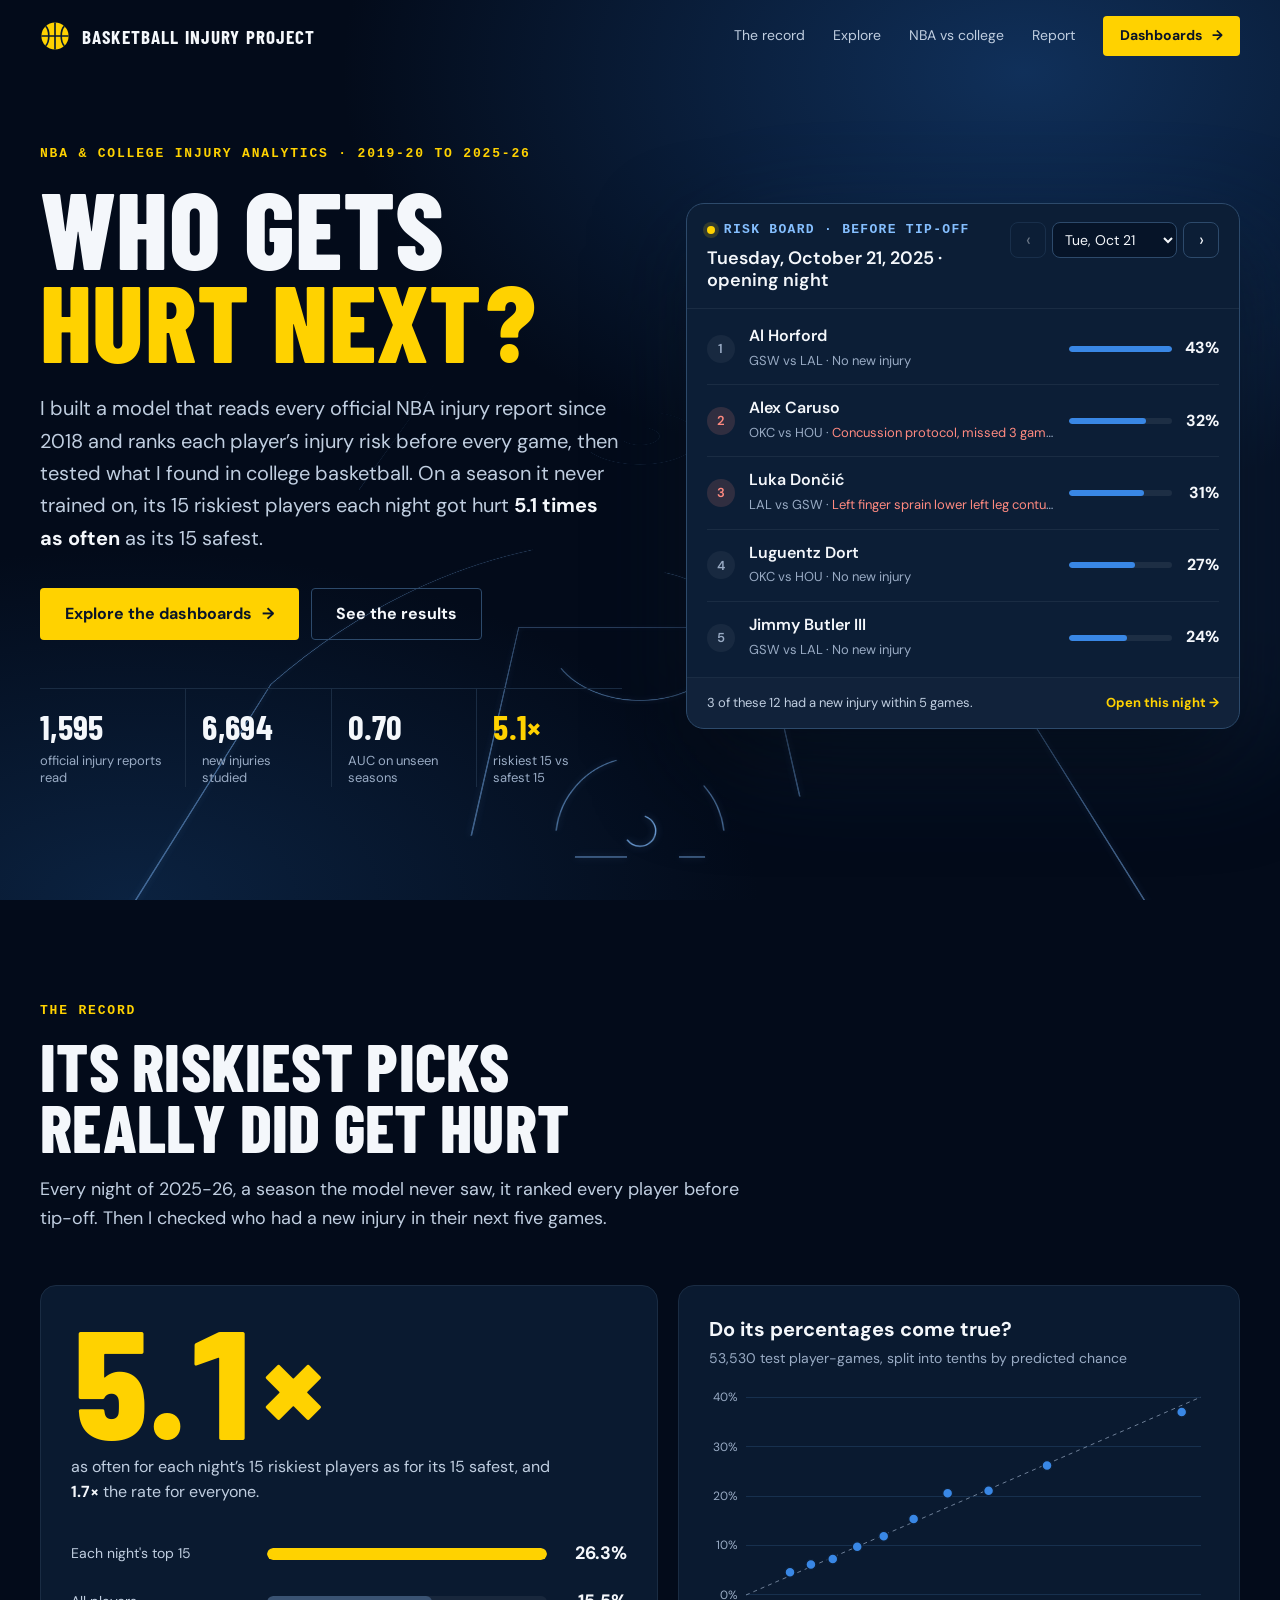
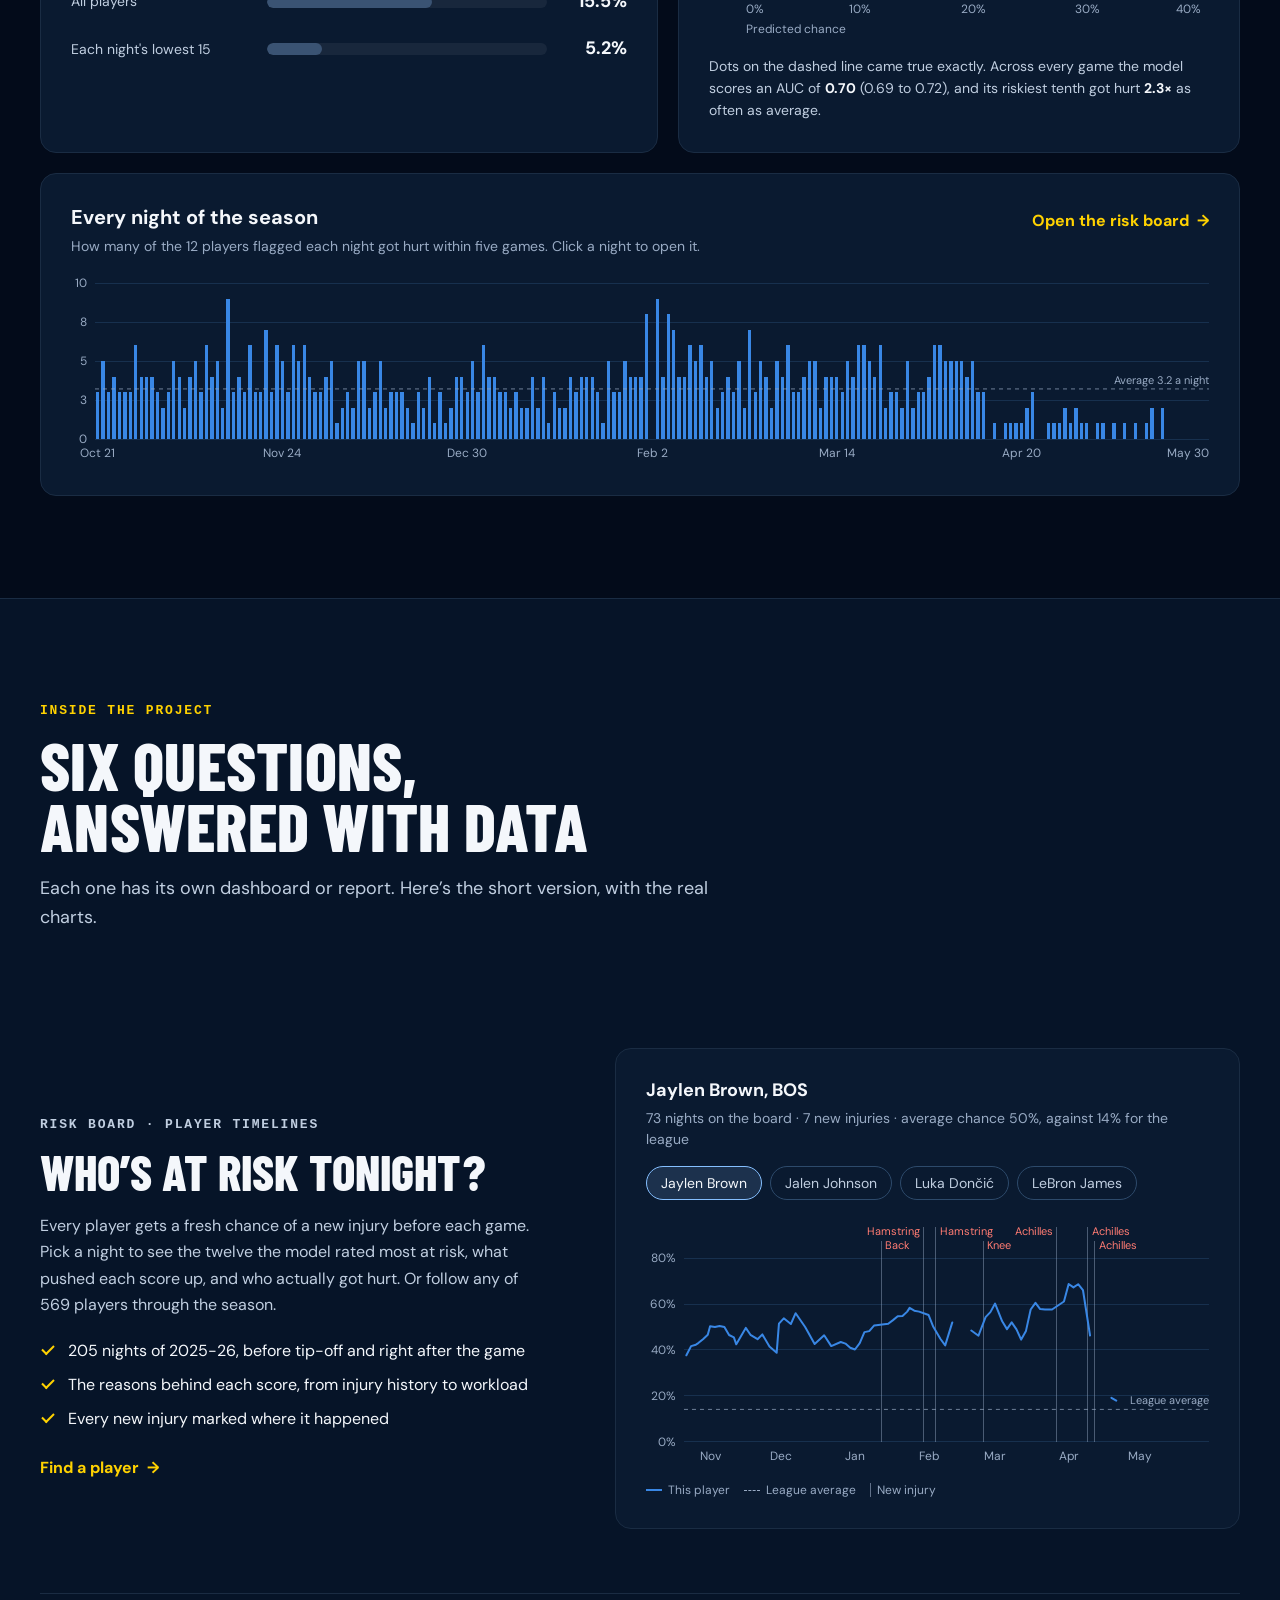
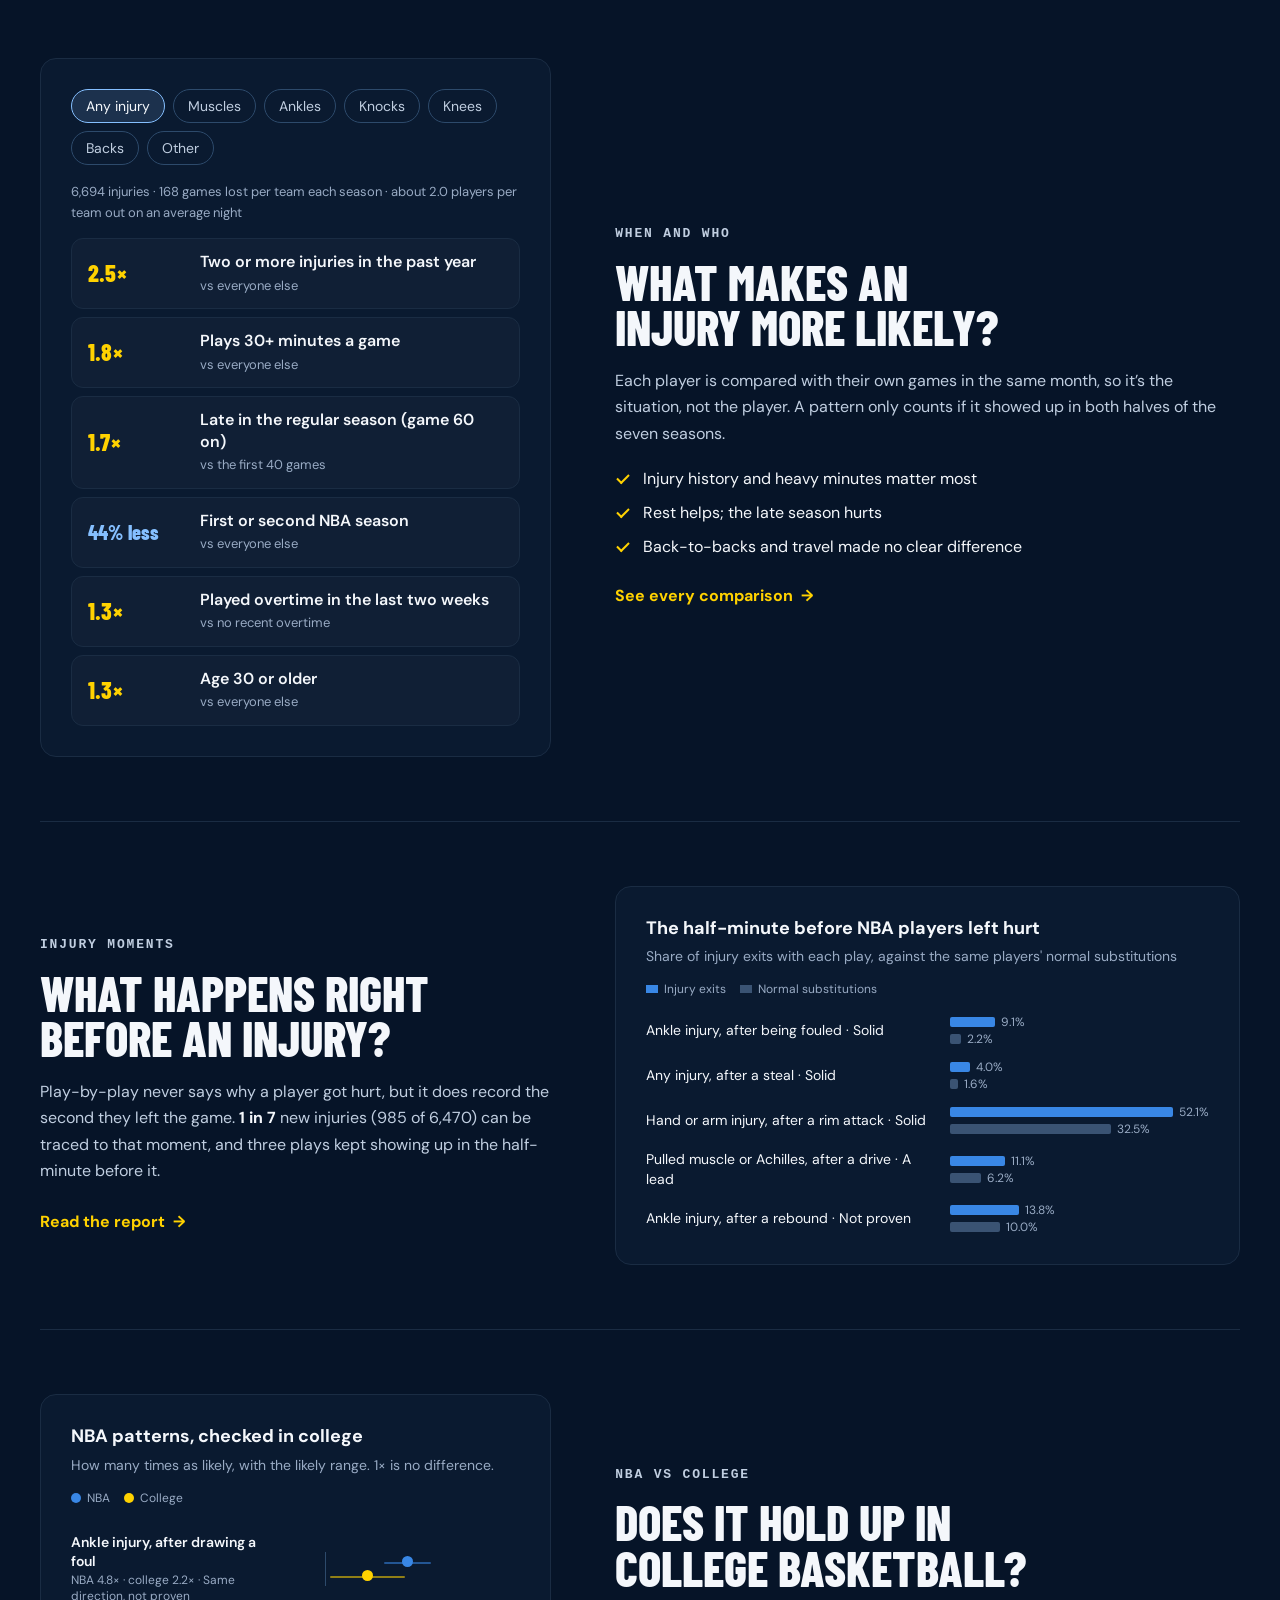
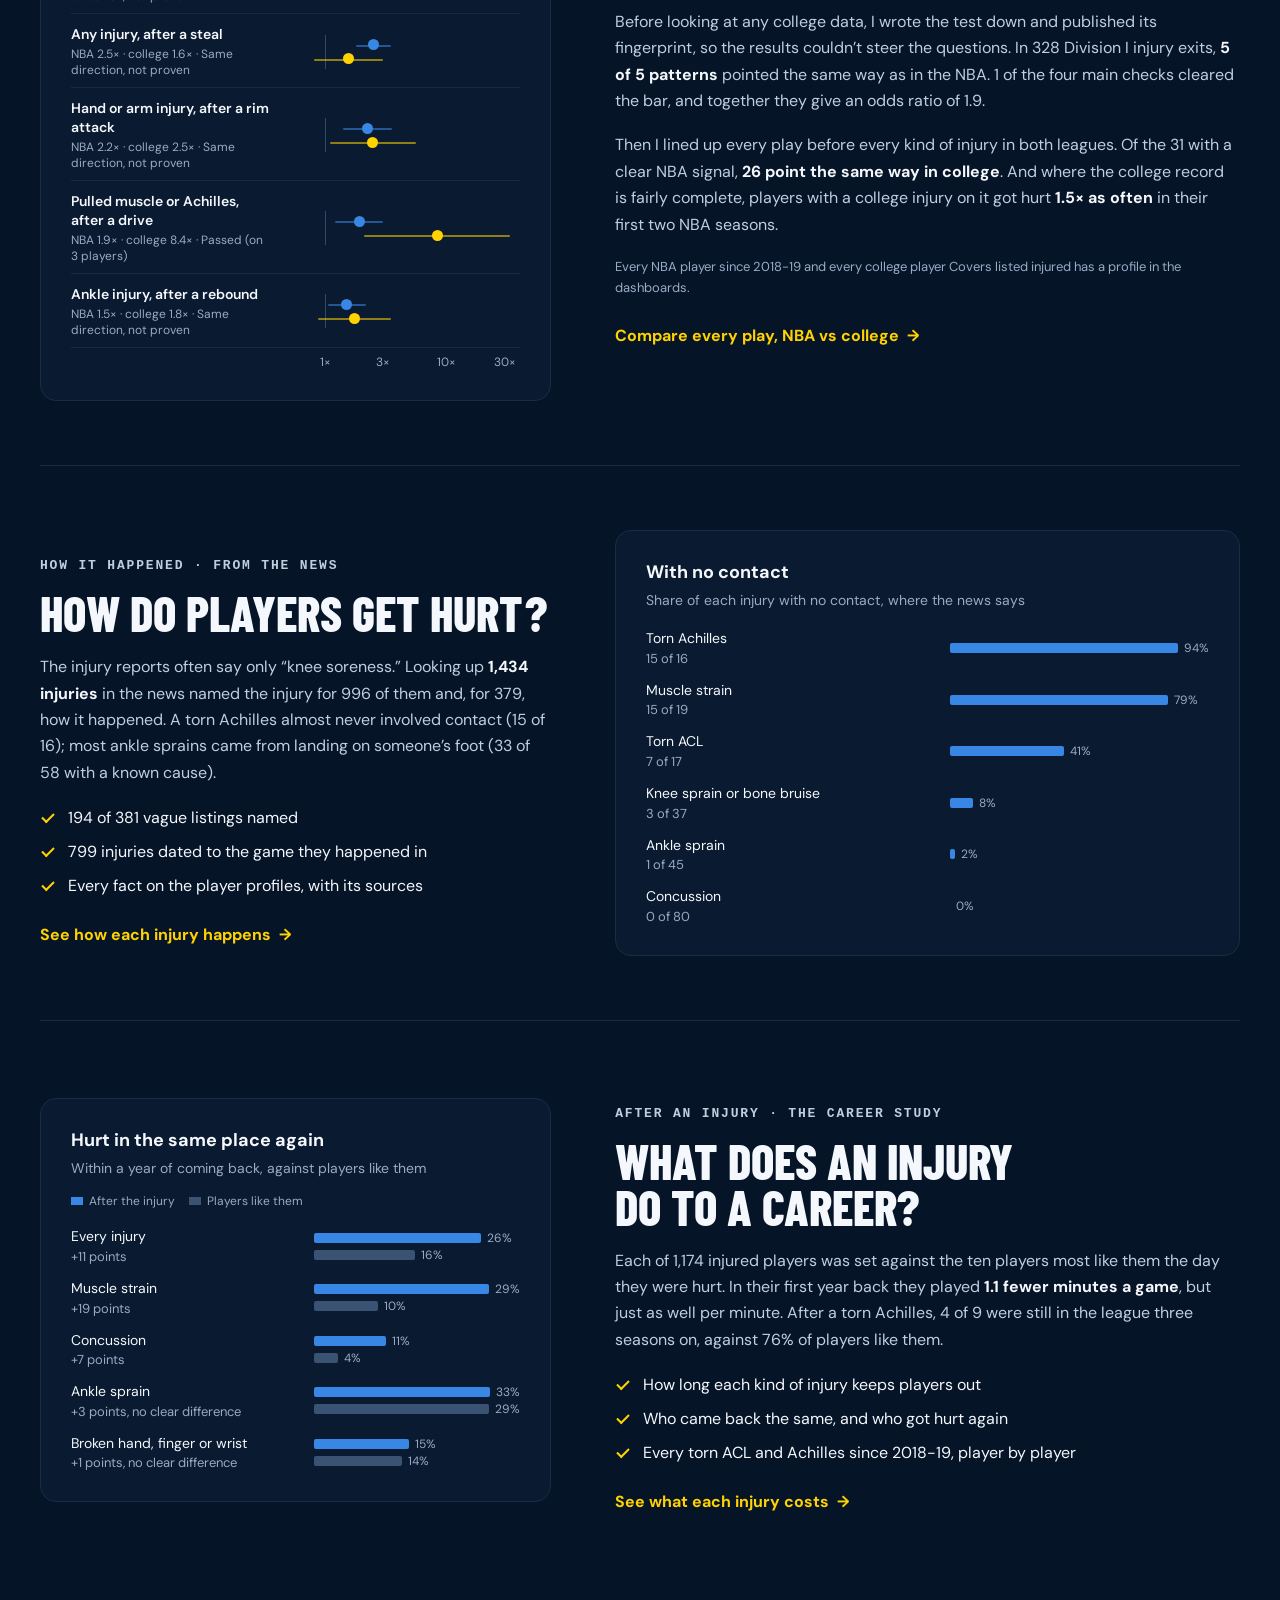
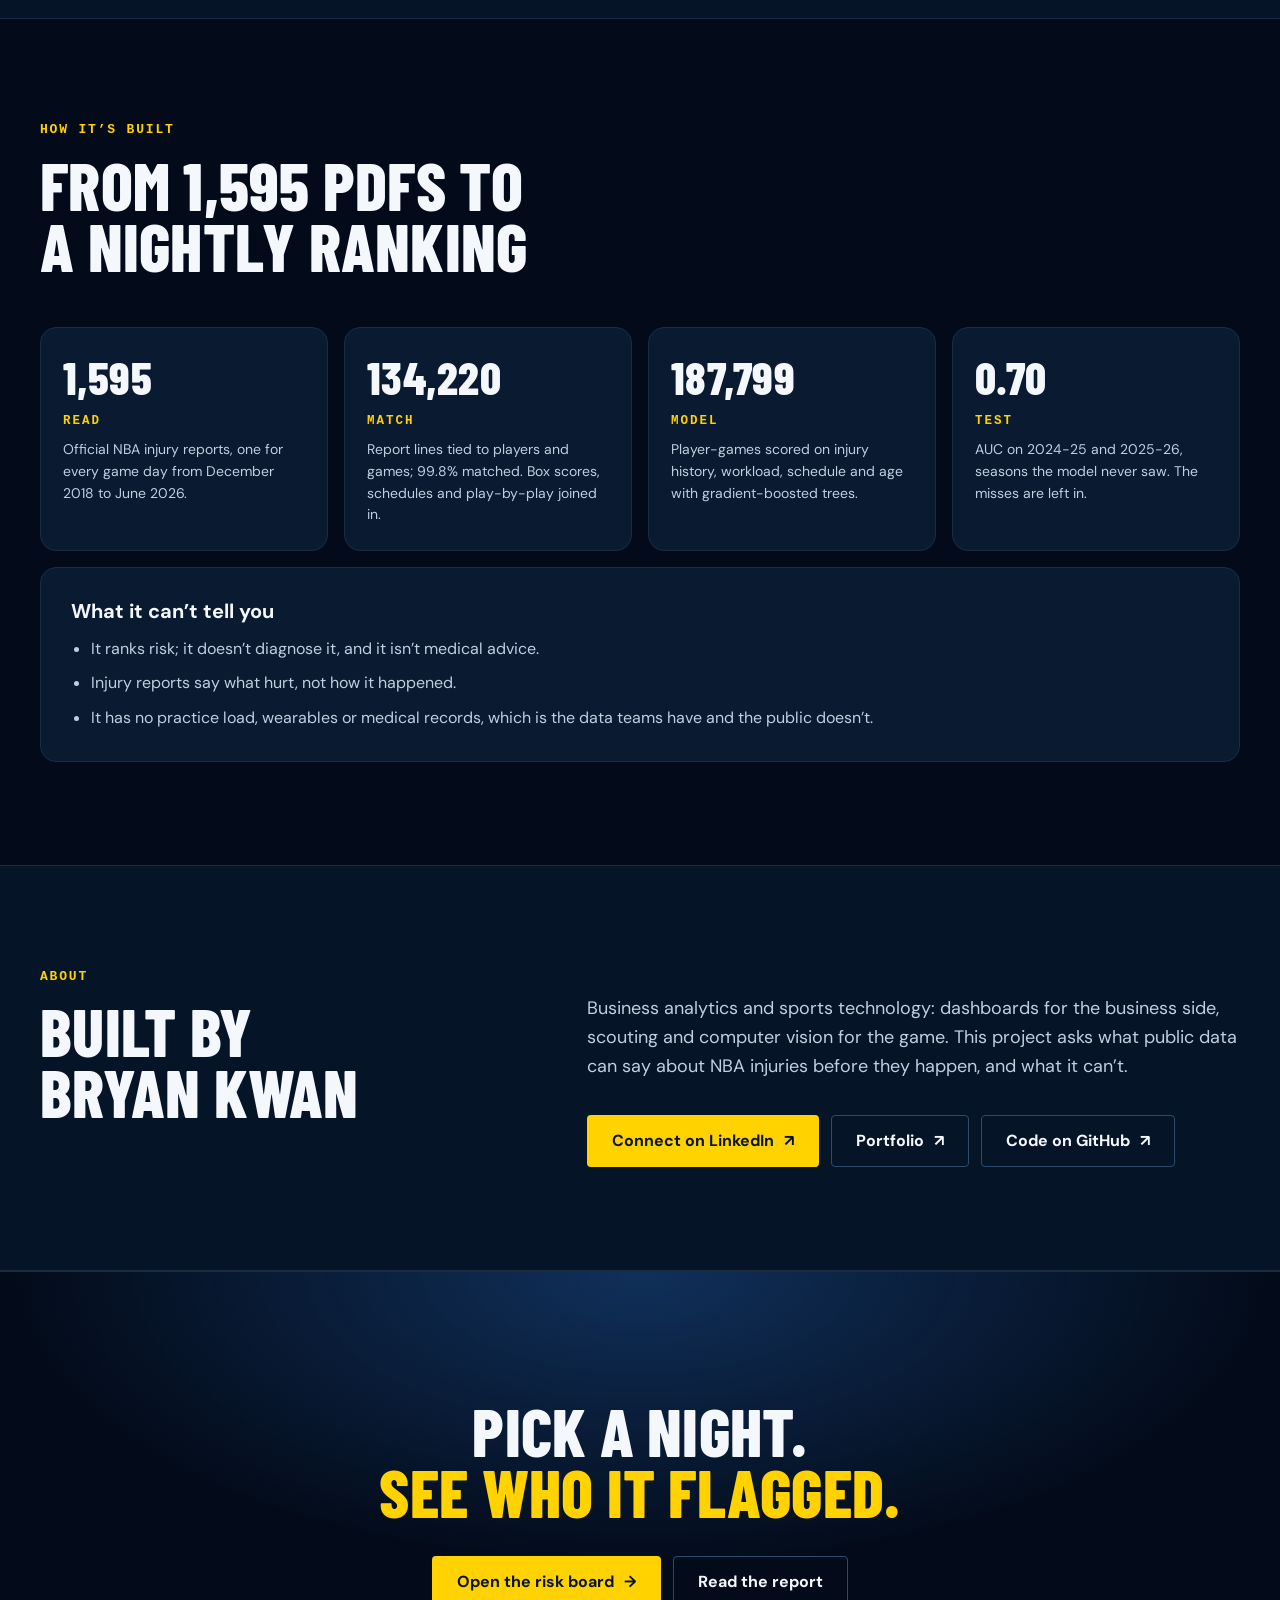
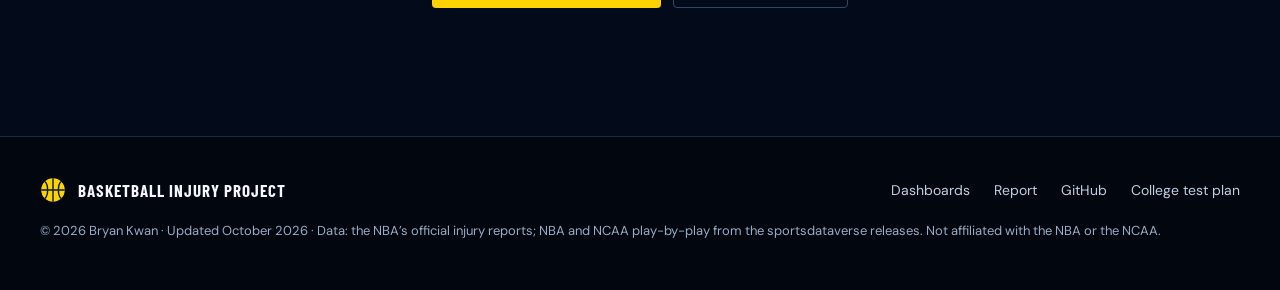
==== commit 9ced119c: "Detail Injury Added" ====
--- a/docs/index.html
+++ b/docs/index.html
@@ -4,11 +4,11 @@
 <meta charset="utf-8">
 <meta name="viewport" content="width=device-width, initial-scale=1">
 <title>Basketball Injury Project · Who gets hurt next?</title>
-<meta name="description" content="A model that reads seven seasons of official NBA injury reports and ranks who is most likely to get hurt next, checked against what happened in 2025-26, plus why and when players get hurt.">
+<meta name="description" content="A model that reads seven seasons of official NBA injury reports and ranks who is most likely to get hurt next, checked against what happened in 2025-26, plus why players get hurt and what an injury does to a career.">
 <meta name="author" content="Bryan Kwan">
 <meta property="og:type" content="website">
 <meta property="og:title" content="Who gets hurt next? · Basketball Injury Project">
-<meta property="og:description" content="A model that reads seven seasons of official NBA injury reports and ranks who is most likely to get hurt next, checked against what happened in 2025-26, plus why and when players get hurt.">
+<meta property="og:description" content="A model that reads seven seasons of official NBA injury reports and ranks who is most likely to get hurt next, checked against what happened in 2025-26, plus why players get hurt and what an injury does to a career.">
 <meta property="og:url" content="https://bryanhkwan.github.io/Basketball-Injury-Project/">
 <meta property="og:image" content="https://bryanhkwan.github.io/Basketball-Injury-Project/assets/social-site.jpg">
 <meta property="og:image:width" content="2904">
@@ -74,16 +74,16 @@
       <div class="hero-copy">
         <p class="kicker" data-rise>NBA &amp; college injury analytics · <span class="nowrap">2019-20 to 2025-26</span></p>
         <h1 id="hero-title" data-rise>Who gets <span class="gold">hurt next?</span></h1>
-        <p class="lead" data-rise>I built a model that reads every official NBA injury report since 2018 and ranks each player’s injury risk before every game, then tested what I found in college basketball. On a season it never trained on, its 15 riskiest players each night got hurt <strong>5.3 times as often</strong> as its 15 safest.</p>
+        <p class="lead" data-rise>I built a model that reads every official NBA injury report since 2018 and ranks each player’s injury risk before every game, then tested what I found in college basketball. On a season it never trained on, its 15 riskiest players each night got hurt <strong>5.1 times as often</strong> as its 15 safest.</p>
         <div class="cta-row" data-rise>
           <a class="button gold" href="dashboard.html">Explore the dashboards <span aria-hidden="true">→</span></a>
           <a class="button line" href="#record">See the results</a>
         </div>
         <dl class="hero-stats" data-rise>
           <div><dt>official injury reports read</dt><dd class="num">1,595</dd></div>
-          <div><dt>new injuries studied</dt><dd class="num">6,773</dd></div>
+          <div><dt>new injuries studied</dt><dd class="num">6,694</dd></div>
           <div><dt>AUC on unseen seasons</dt><dd class="num">0.70</dd></div>
-          <div><dt>riskiest 15 vs safest 15</dt><dd class="num gold">5.3×</dd></div>
+          <div><dt>riskiest 15 vs safest 15</dt><dd class="num gold">5.1×</dd></div>
         </dl>
       </div>
 
@@ -101,7 +101,7 @@
               <button type="button" class="step" id="live-next" aria-label="Next night" disabled>›</button>
             </div>
           </div>
-          <ol class="bc-rows" id="live-rows"><li class="bc-row"><span class="bc-rank">1</span><span class="bc-who"><b>Al Horford</b><small>GSW vs LAL · <span class="out">No new injury</span></small></span><span class="bc-chance"><span class="bc-bar" aria-hidden="true"><i style="width:100%"></i></span><b>43%</b></span></li><li class="bc-row is-hurt"><span class="bc-rank">2</span><span class="bc-who"><b>Alex Caruso</b><small>OKC vs HOU · <span class="out hurt">Concussion protocol, missed 3 games</span></small></span><span class="bc-chance"><span class="bc-bar" aria-hidden="true"><i style="width:76%"></i></span><b>33%</b></span></li><li class="bc-row is-hurt"><span class="bc-rank">3</span><span class="bc-who"><b>Luka Dončić</b><small>LAL vs GSW · <span class="out hurt">Left finger sprain lower left leg contusion, missed 3 games</span></small></span><span class="bc-chance"><span class="bc-bar" aria-hidden="true"><i style="width:67%"></i></span><b>29%</b></span></li><li class="bc-row"><span class="bc-rank">4</span><span class="bc-who"><b>Luguentz Dort</b><small>OKC vs HOU · <span class="out">No new injury</span></small></span><span class="bc-chance"><span class="bc-bar" aria-hidden="true"><i style="width:59%"></i></span><b>25%</b></span></li><li class="bc-row"><span class="bc-rank">5</span><span class="bc-who"><b>Jimmy Butler III</b><small>GSW vs LAL · <span class="out">No new injury</span></small></span><span class="bc-chance"><span class="bc-bar" aria-hidden="true"><i style="width:56%"></i></span><b>24%</b></span></li></ol>
+          <ol class="bc-rows" id="live-rows"><li class="bc-row"><span class="bc-rank">1</span><span class="bc-who"><b>Al Horford</b><small>GSW vs LAL · <span class="out">No new injury</span></small></span><span class="bc-chance"><span class="bc-bar" aria-hidden="true"><i style="width:100%"></i></span><b>43%</b></span></li><li class="bc-row is-hurt"><span class="bc-rank">2</span><span class="bc-who"><b>Alex Caruso</b><small>OKC vs HOU · <span class="out hurt">Concussion protocol, missed 3 games</span></small></span><span class="bc-chance"><span class="bc-bar" aria-hidden="true"><i style="width:75%"></i></span><b>32%</b></span></li><li class="bc-row is-hurt"><span class="bc-rank">3</span><span class="bc-who"><b>Luka Dončić</b><small>LAL vs GSW · <span class="out hurt">Left finger sprain lower left leg contusion, missed 3 games</span></small></span><span class="bc-chance"><span class="bc-bar" aria-hidden="true"><i style="width:73%"></i></span><b>31%</b></span></li><li class="bc-row"><span class="bc-rank">4</span><span class="bc-who"><b>Luguentz Dort</b><small>OKC vs HOU · <span class="out">No new injury</span></small></span><span class="bc-chance"><span class="bc-bar" aria-hidden="true"><i style="width:64%"></i></span><b>27%</b></span></li><li class="bc-row"><span class="bc-rank">5</span><span class="bc-who"><b>Jimmy Butler III</b><small>GSW vs LAL · <span class="out">No new injury</span></small></span><span class="bc-chance"><span class="bc-bar" aria-hidden="true"><i style="width:56%"></i></span><b>24%</b></span></li></ol>
           <div class="bc-foot">
             <span id="live-sum" aria-live="polite">3 of these 12 had a new injury within 5 games.</span>
             <a id="live-link" href="dashboard.html#board/2025-10-21">Open this night <span aria-hidden="true">→</span></a>
@@ -120,12 +120,12 @@
       </header>
       <div class="record-grid">
         <article class="panel record-main" data-ui data-rise>
-          <p class="big-figure"><span class="num">5.3×</span></p>
+          <p class="big-figure"><span class="num">5.1×</span></p>
           <p class="big-caption">as often for each night’s 15 riskiest players as for its 15 safest, and <strong>1.7×</strong> the rate for everyone.</p>
           <ul class="ladder" aria-label="Share with a new injury within five games, 2025-26">
-            <li><span class="ladder-label">Each night&#x27;s top 15</span><span class="ladder-bar"><i class="top" style="--w:100%"></i></span><b class="num">26.1%</b></li>
-            <li><span class="ladder-label">All players</span><span class="ladder-bar"><i style="--w:59.8%"></i></span><b class="num">15.6%</b></li>
-            <li><span class="ladder-label">Each night&#x27;s lowest 15</span><span class="ladder-bar"><i style="--w:19.0%"></i></span><b class="num">5.0%</b></li>
+            <li><span class="ladder-label">Each night&#x27;s top 15</span><span class="ladder-bar"><i class="top" style="--w:100%"></i></span><b class="num">26.3%</b></li>
+            <li><span class="ladder-label">All players</span><span class="ladder-bar"><i style="--w:58.9%"></i></span><b class="num">15.5%</b></li>
+            <li><span class="ladder-label">Each night&#x27;s lowest 15</span><span class="ladder-bar"><i style="--w:19.6%"></i></span><b class="num">5.2%</b></li>
           </ul>
         </article>
         <article class="panel" data-ui data-rise>
@@ -152,7 +152,7 @@
     <div class="wrap">
       <header class="sec-head" data-rise>
         <p class="kicker">Inside the project</p>
-        <h2 id="explore-title">Four questions, answered with data</h2>
+        <h2 id="explore-title">Six questions, answered with data</h2>
         <p class="sec-lead">Each one has its own dashboard or report. Here’s the short version, with the real charts.</p>
       </header>
 
@@ -192,7 +192,7 @@
         </div>
         <div class="panel feature-visual" data-ui data-rise>
           <div class="tabs-pills" role="tablist" aria-label="Kind of injury"><button type="button" role="tab" id="kind-any" aria-controls="panel-any" aria-selected="true">Any injury</button><button type="button" role="tab" id="kind-muscle" aria-controls="panel-muscle" aria-selected="false" tabindex="-1">Muscles</button><button type="button" role="tab" id="kind-sprain" aria-controls="panel-sprain" aria-selected="false" tabindex="-1">Ankles</button><button type="button" role="tab" id="kind-contact" aria-controls="panel-contact" aria-selected="false" tabindex="-1">Knocks</button><button type="button" role="tab" id="kind-knee" aria-controls="panel-knee" aria-selected="false" tabindex="-1">Knees</button><button type="button" role="tab" id="kind-back" aria-controls="panel-back" aria-selected="false" tabindex="-1">Backs</button><button type="button" role="tab" id="kind-other" aria-controls="panel-other" aria-selected="false" tabindex="-1">Other</button></div>
-          <div class="kind-panels"><div class="kind-panel" role="tabpanel" id="panel-any" aria-labelledby="kind-any"><p class="kind-sum">6,773 injuries · 163 games lost per team each season · about 1.9 players per team out on an average night</p><ol class="finds"><li class="find up"><span class="chip num">2.5×</span><span class="find-what"><b>Two or more injuries in the past year</b><small>vs everyone else</small></span></li><li class="find up"><span class="chip num">1.7×</span><span class="find-what"><b>Plays 30+ minutes a game</b><small>vs everyone else</small></span></li><li class="find up"><span class="chip num">1.7×</span><span class="find-what"><b>Late in the regular season (game 60 on)</b><small>vs the first 40 games</small></span></li><li class="find down"><span class="chip num">44% less</span><span class="find-what"><b>First or second NBA season</b><small>vs everyone else</small></span></li><li class="find up"><span class="chip num">1.3×</span><span class="find-what"><b>Age 30 or older</b><small>vs everyone else</small></span></li><li class="find up"><span class="chip num">1.3×</span><span class="find-what"><b>Played overtime in the last two weeks</b><small>vs no recent overtime</small></span></li></ol></div><div class="kind-panel" role="tabpanel" id="panel-muscle" aria-labelledby="kind-muscle" hidden><p class="kind-sum">1,294 injuries · 32 games lost per team each season · 32% hit the same spot again within a year</p><ol class="finds"><li class="find up"><span class="chip num">2.8×</span><span class="find-what"><b>Two or more injuries in the past year</b><small>vs everyone else</small></span></li><li class="find up"><span class="chip num">2.1×</span><span class="find-what"><b>Plays 30+ minutes a game</b><small>vs everyone else</small></span></li><li class="find up"><span class="chip num">1.8×</span><span class="find-what"><b>Age 30 or older</b><small>vs everyone else</small></span></li><li class="find down"><span class="chip num">63% less</span><span class="find-what"><b>First or second NBA season</b><small>vs everyone else</small></span></li><li class="find up"><span class="chip num">1.4×</span><span class="find-what"><b>Guards</b><small>vs everyone else</small></span></li><li class="find up"><span class="chip num">1.4×</span><span class="find-what"><b>First three games back from an injury</b><small>vs games 4 to 10 after a return</small></span></li></ol></div><div class="kind-panel" role="tabpanel" id="panel-sprain" aria-labelledby="kind-sprain" hidden><p class="kind-sum">1,111 injuries · 26 games lost per team each season · 37% hit the same spot again within a year</p><ol class="finds"><li class="find up"><span class="chip num">2.0×</span><span class="find-what"><b>Two or more injuries in the past year</b><small>vs everyone else</small></span></li><li class="find up"><span class="chip num">1.6×</span><span class="find-what"><b>Plays 30+ minutes a game</b><small>vs everyone else</small></span></li><li class="find up"><span class="chip num">1.4×</span><span class="find-what"><b>First three games back from an injury</b><small>vs games 4 to 10 after a return</small></span></li><li class="find down"><span class="chip num">35% less</span><span class="find-what"><b>Playing at altitude (Denver, Utah)</b><small>vs other arenas</small></span></li><li class="find down"><span class="chip num">31% less</span><span class="find-what"><b>Played far fewer minutes than usual last game</b><small>vs a usual last game</small></span></li><li class="find up"><span class="chip num">1.3×</span><span class="find-what"><b>Late in the regular season (game 60 on)</b><small>vs the first 40 games</small></span></li></ol></div><div class="kind-panel" role="tabpanel" id="panel-contact" aria-labelledby="kind-contact" hidden><p class="kind-sum">1,557 injuries · 37 games lost per team each season · 23% hit the same spot again within a year</p><ol class="finds"><li class="find up"><span class="chip num">2.1×</span><span class="find-what"><b>Two or more injuries in the past year</b><small>vs everyone else</small></span></li><li class="find up"><span class="chip num">1.8×</span><span class="find-what"><b>Plays 30+ minutes a game</b><small>vs everyone else</small></span></li><li class="find up"><span class="chip num">1.6×</span><span class="find-what"><b>Late in the regular season (game 60 on)</b><small>vs the first 40 games</small></span></li><li class="find up"><span class="chip num">1.4×</span><span class="find-what"><b>Long stretches on the floor lately (10+ minutes)</b><small>vs shorter stretches</small></span></li><li class="find down"><span class="chip num">35% less</span><span class="find-what"><b>First or second NBA season</b><small>vs everyone else</small></span></li><li class="find up"><span class="chip num">1.3×</span><span class="find-what"><b>Played overtime in the last two weeks</b><small>vs no recent overtime</small></span></li></ol></div><div class="kind-panel" role="tabpanel" id="panel-knee" aria-labelledby="kind-knee" hidden><p class="kind-sum">1,012 injuries · 33 games lost per team each season · 49% hit the same spot again within a year</p><ol class="finds"><li class="find up"><span class="chip num">2.7×</span><span class="find-what"><b>Two or more injuries in the past year</b><small>vs everyone else</small></span></li><li class="find up"><span class="chip num">2.1×</span><span class="find-what"><b>Late in the regular season (game 60 on)</b><small>vs the first 40 games</small></span></li><li class="find up"><span class="chip num">1.6×</span><span class="find-what"><b>Plays 30+ minutes a game</b><small>vs everyone else</small></span></li><li class="find down"><span class="chip num">60% less</span><span class="find-what"><b>First or second NBA season</b><small>vs everyone else</small></span></li><li class="find up"><span class="chip num">1.4×</span><span class="find-what"><b>First three games back from an injury</b><small>vs games 4 to 10 after a return</small></span></li><li class="find up"><span class="chip num">1.3×</span><span class="find-what"><b>Attacks the rim the most (top quarter)</b><small>vs everyone else</small></span></li></ol></div><div class="kind-panel" role="tabpanel" id="panel-back" aria-labelledby="kind-back" hidden><p class="kind-sum">537 injuries · 8 games lost per team each season · 36% hit the same spot again within a year</p><ol class="finds"><li class="find up"><span class="chip num">3.1×</span><span class="find-what"><b>Two or more injuries in the past year</b><small>vs everyone else</small></span></li><li class="find up"><span class="chip num">1.6×</span><span class="find-what"><b>Big men (6&#x27;10&quot; or taller)</b><small>vs everyone else</small></span></li><li class="find up"><span class="chip num">1.6×</span><span class="find-what"><b>Late in the regular season (game 60 on)</b><small>vs the first 40 games</small></span></li><li class="find down"><span class="chip num">51% less</span><span class="find-what"><b>First or second NBA season</b><small>vs everyone else</small></span></li><li class="find up"><span class="chip num">1.5×</span><span class="find-what"><b>Plays 30+ minutes a game</b><small>vs everyone else</small></span></li></ol></div><div class="kind-panel" role="tabpanel" id="panel-other" aria-labelledby="kind-other" hidden><p class="kind-sum">1,262 injuries · 26 games lost per team each season · 40% hit the same spot again within a year</p><ol class="finds"><li class="find up"><span class="chip num">3.1×</span><span class="find-what"><b>Two or more injuries in the past year</b><small>vs everyone else</small></span></li><li class="find up"><span class="chip num">2.3×</span><span class="find-what"><b>Late in the regular season (game 60 on)</b><small>vs the first 40 games</small></span></li><li class="find up"><span class="chip num">1.7×</span><span class="find-what"><b>Plays 30+ minutes a game</b><small>vs everyone else</small></span></li><li class="find up"><span class="chip num">1.5×</span><span class="find-what"><b>Age 30 or older</b><small>vs everyone else</small></span></li><li class="find down"><span class="chip num">46% less</span><span class="find-what"><b>First or second NBA season</b><small>vs everyone else</small></span></li><li class="find up"><span class="chip num">1.4×</span><span class="find-what"><b>Played overtime in the last two weeks</b><small>vs no recent overtime</small></span></li></ol></div></div>
+          <div class="kind-panels"><div class="kind-panel" role="tabpanel" id="panel-any" aria-labelledby="kind-any"><p class="kind-sum">6,694 injuries · 168 games lost per team each season · about 2.0 players per team out on an average night</p><ol class="finds"><li class="find up"><span class="chip num">2.5×</span><span class="find-what"><b>Two or more injuries in the past year</b><small>vs everyone else</small></span></li><li class="find up"><span class="chip num">1.8×</span><span class="find-what"><b>Plays 30+ minutes a game</b><small>vs everyone else</small></span></li><li class="find up"><span class="chip num">1.7×</span><span class="find-what"><b>Late in the regular season (game 60 on)</b><small>vs the first 40 games</small></span></li><li class="find down"><span class="chip num">44% less</span><span class="find-what"><b>First or second NBA season</b><small>vs everyone else</small></span></li><li class="find up"><span class="chip num">1.3×</span><span class="find-what"><b>Played overtime in the last two weeks</b><small>vs no recent overtime</small></span></li><li class="find up"><span class="chip num">1.3×</span><span class="find-what"><b>Age 30 or older</b><small>vs everyone else</small></span></li></ol></div><div class="kind-panel" role="tabpanel" id="panel-muscle" aria-labelledby="kind-muscle" hidden><p class="kind-sum">1,272 injuries · 33 games lost per team each season · 32% hit the same spot again within a year</p><ol class="finds"><li class="find up"><span class="chip num">2.8×</span><span class="find-what"><b>Two or more injuries in the past year</b><small>vs everyone else</small></span></li><li class="find up"><span class="chip num">2.1×</span><span class="find-what"><b>Plays 30+ minutes a game</b><small>vs everyone else</small></span></li><li class="find up"><span class="chip num">1.8×</span><span class="find-what"><b>Age 30 or older</b><small>vs everyone else</small></span></li><li class="find down"><span class="chip num">63% less</span><span class="find-what"><b>First or second NBA season</b><small>vs everyone else</small></span></li><li class="find up"><span class="chip num">1.4×</span><span class="find-what"><b>Guards</b><small>vs everyone else</small></span></li><li class="find up"><span class="chip num">1.4×</span><span class="find-what"><b>First three games back from an injury</b><small>vs games 4 to 10 after a return</small></span></li></ol></div><div class="kind-panel" role="tabpanel" id="panel-sprain" aria-labelledby="kind-sprain" hidden><p class="kind-sum">1,113 injuries · 26 games lost per team each season · 36% hit the same spot again within a year</p><ol class="finds"><li class="find up"><span class="chip num">2.0×</span><span class="find-what"><b>Two or more injuries in the past year</b><small>vs everyone else</small></span></li><li class="find up"><span class="chip num">1.6×</span><span class="find-what"><b>Plays 30+ minutes a game</b><small>vs everyone else</small></span></li><li class="find up"><span class="chip num">1.4×</span><span class="find-what"><b>First three games back from an injury</b><small>vs games 4 to 10 after a return</small></span></li><li class="find up"><span class="chip num">1.3×</span><span class="find-what"><b>Late in the regular season (game 60 on)</b><small>vs the first 40 games</small></span></li><li class="find down"><span class="chip num">30% less</span><span class="find-what"><b>Played far fewer minutes than usual last game</b><small>vs a usual last game</small></span></li><li class="find up"><span class="chip num">1.3×</span><span class="find-what"><b>Big men (6&#x27;10&quot; or taller)</b><small>vs everyone else</small></span></li></ol></div><div class="kind-panel" role="tabpanel" id="panel-contact" aria-labelledby="kind-contact" hidden><p class="kind-sum">1,570 injuries · 39 games lost per team each season · 23% hit the same spot again within a year</p><ol class="finds"><li class="find up"><span class="chip num">2.1×</span><span class="find-what"><b>Two or more injuries in the past year</b><small>vs everyone else</small></span></li><li class="find up"><span class="chip num">1.8×</span><span class="find-what"><b>Plays 30+ minutes a game</b><small>vs everyone else</small></span></li><li class="find up"><span class="chip num">1.6×</span><span class="find-what"><b>Late in the regular season (game 60 on)</b><small>vs the first 40 games</small></span></li><li class="find up"><span class="chip num">1.4×</span><span class="find-what"><b>Long stretches on the floor lately (10+ minutes)</b><small>vs shorter stretches</small></span></li><li class="find down"><span class="chip num">35% less</span><span class="find-what"><b>First or second NBA season</b><small>vs everyone else</small></span></li><li class="find up"><span class="chip num">1.3×</span><span class="find-what"><b>Played overtime in the last two weeks</b><small>vs no recent overtime</small></span></li></ol></div><div class="kind-panel" role="tabpanel" id="panel-knee" aria-labelledby="kind-knee" hidden><p class="kind-sum">1,000 injuries · 35 games lost per team each season · 49% hit the same spot again within a year</p><ol class="finds"><li class="find up"><span class="chip num">2.7×</span><span class="find-what"><b>Two or more injuries in the past year</b><small>vs everyone else</small></span></li><li class="find up"><span class="chip num">2.1×</span><span class="find-what"><b>Late in the regular season (game 60 on)</b><small>vs the first 40 games</small></span></li><li class="find up"><span class="chip num">1.7×</span><span class="find-what"><b>Plays 30+ minutes a game</b><small>vs everyone else</small></span></li><li class="find down"><span class="chip num">60% less</span><span class="find-what"><b>First or second NBA season</b><small>vs everyone else</small></span></li><li class="find up"><span class="chip num">1.5×</span><span class="find-what"><b>First three games back from an injury</b><small>vs games 4 to 10 after a return</small></span></li><li class="find up"><span class="chip num">1.3×</span><span class="find-what"><b>Attacks the rim the most (top quarter)</b><small>vs everyone else</small></span></li></ol></div><div class="kind-panel" role="tabpanel" id="panel-back" aria-labelledby="kind-back" hidden><p class="kind-sum">539 injuries · 9 games lost per team each season · 36% hit the same spot again within a year</p><ol class="finds"><li class="find up"><span class="chip num">3.2×</span><span class="find-what"><b>Two or more injuries in the past year</b><small>vs everyone else</small></span></li><li class="find up"><span class="chip num">1.6×</span><span class="find-what"><b>Late in the regular season (game 60 on)</b><small>vs the first 40 games</small></span></li><li class="find up"><span class="chip num">1.6×</span><span class="find-what"><b>Big men (6&#x27;10&quot; or taller)</b><small>vs everyone else</small></span></li><li class="find down"><span class="chip num">52% less</span><span class="find-what"><b>First or second NBA season</b><small>vs everyone else</small></span></li><li class="find up"><span class="chip num">1.5×</span><span class="find-what"><b>Plays 30+ minutes a game</b><small>vs everyone else</small></span></li></ol></div><div class="kind-panel" role="tabpanel" id="panel-other" aria-labelledby="kind-other" hidden><p class="kind-sum">1,200 injuries · 26 games lost per team each season · 40% hit the same spot again within a year</p><ol class="finds"><li class="find up"><span class="chip num">3.1×</span><span class="find-what"><b>Two or more injuries in the past year</b><small>vs everyone else</small></span></li><li class="find up"><span class="chip num">2.3×</span><span class="find-what"><b>Late in the regular season (game 60 on)</b><small>vs the first 40 games</small></span></li><li class="find up"><span class="chip num">1.7×</span><span class="find-what"><b>Plays 30+ minutes a game</b><small>vs everyone else</small></span></li><li class="find down"><span class="chip num">46% less</span><span class="find-what"><b>First or second NBA season</b><small>vs everyone else</small></span></li><li class="find up"><span class="chip num">1.5×</span><span class="find-what"><b>Age 30 or older</b><small>vs everyone else</small></span></li><li class="find up"><span class="chip num">1.4×</span><span class="find-what"><b>Played overtime in the last two weeks</b><small>vs no recent overtime</small></span></li></ol></div></div>
         </div>
       </article>
 
@@ -200,7 +200,7 @@
         <div class="feature-copy" data-rise>
           <p class="kicker">Injury moments</p>
           <h3 id="f3-title">What happens right before an injury?</h3>
-          <p>Play-by-play never says why a player got hurt, but it does record the second they left the game. <strong>1 in 7</strong> new injuries (981 of 6,536) can be traced to that moment, and three plays kept showing up in the half-minute before it.</p>
+          <p>Play-by-play never says why a player got hurt, but it does record the second they left the game. <strong>1 in 7</strong> new injuries (985 of 6,470) can be traced to that moment, and three plays kept showing up in the half-minute before it.</p>
           <a class="text-link" href="moments.html">Read the report <span aria-hidden="true">→</span></a>
         </div>
         <div class="panel feature-visual" data-ui data-rise>
@@ -216,8 +216,8 @@
           <p class="kicker">NBA vs college</p>
           <h3 id="f4-title">Does it hold up in college basketball?</h3>
           <p>Before looking at any college data, I wrote the test down and published its fingerprint, so the results couldn’t steer the questions. In 328 Division I injury exits, <strong>5 of 5 patterns</strong> pointed the same way as in the NBA. 1 of the four main checks cleared the bar, and together they give an odds ratio of 1.9.</p>
-          <p>Then I lined up every play before every kind of injury in both leagues. Of the 33 with a clear NBA signal, <strong>28 point the same way in college</strong>.</p>
-          <p class="fine">College athletes appear only as totals; no player is named.</p>
+          <p>Then I lined up every play before every kind of injury in both leagues. Of the 31 with a clear NBA signal, <strong>26 point the same way in college</strong>. And where the college record is fairly complete, players with a college injury on it got hurt <strong>1.5× as often</strong> in their first two NBA seasons.</p>
+          <p class="fine">Every NBA player since 2018-19 and every college player Covers listed injured has a profile in the dashboards.</p>
           <a class="text-link" href="dashboard.html#college">Compare every play, NBA vs college <span aria-hidden="true">→</span></a>
         </div>
         <div class="panel feature-visual" data-ui data-rise>
@@ -225,6 +225,45 @@
           <p class="panel-sub">How many times as likely, with the likely range. 1× is no difference.</p>
           <p class="legend" aria-hidden="true"><span><i class="dot nba"></i>NBA</span><span><i class="dot college"></i>College</span></p>
           <div class="chart" id="college-chart"></div>
+        </div>
+      </article>
+
+      <article class="feature" aria-labelledby="f5-title">
+        <div class="feature-copy" data-rise>
+          <p class="kicker">How it happened · from the news</p>
+          <h3 id="f5-title">How do players get hurt?</h3>
+          <p>The injury reports often say only “knee soreness.” Looking up <strong>1,434 injuries</strong> in the news named the injury for 996 of them and, for 379, how it happened. A torn Achilles almost never involved contact (15 of 16); most ankle sprains came from landing on someone’s foot (33 of 58 with a known cause).</p>
+          <ul class="ticks">
+            <li>194 of 381 vague listings named</li>
+            <li>799 injuries dated to the game they happened in</li>
+            <li>Every fact on the player profiles, with its sources</li>
+          </ul>
+          <a class="text-link" href="dashboard.html#how">See how each injury happens <span aria-hidden="true">→</span></a>
+        </div>
+        <div class="panel feature-visual" data-ui data-rise>
+          <h4>With no contact</h4>
+          <p class="panel-sub">Share of each injury with no contact, where the news says</p>
+          <div class="chart"><div class="pairs"><div class="pair"><span class="label">Torn Achilles<small>15 of 16</small></span><span class="bars"><span><i style="width:100%"></i>94%</span></span></div><div class="pair"><span class="label">Muscle strain<small>15 of 19</small></span><span class="bars"><span><i style="width:84%"></i>79%</span></span></div><div class="pair"><span class="label">Torn ACL<small>7 of 17</small></span><span class="bars"><span><i style="width:44%"></i>41%</span></span></div><div class="pair"><span class="label">Knee sprain or bone bruise<small>3 of 37</small></span><span class="bars"><span><i style="width:9%"></i>8%</span></span></div><div class="pair"><span class="label">Ankle sprain<small>1 of 45</small></span><span class="bars"><span><i style="width:2%"></i>2%</span></span></div><div class="pair"><span class="label">Concussion<small>0 of 80</small></span><span class="bars"><span><i style="width:0%"></i>0%</span></span></div></div></div>
+        </div>
+      </article>
+
+      <article class="feature flip" aria-labelledby="f6-title">
+        <div class="feature-copy" data-rise>
+          <p class="kicker">After an injury · the career study</p>
+          <h3 id="f6-title">What does an injury do to a career?</h3>
+          <p>Each of 1,174 injured players was set against the ten players most like them the day they were hurt. In their first year back they played <strong>1.1 fewer minutes a game</strong>, but just as well per minute. After a torn Achilles, 4 of 9 were still in the league three seasons on, against 76% of players like them.</p>
+          <ul class="ticks">
+            <li>How long each kind of injury keeps players out</li>
+            <li>Who came back the same, and who got hurt again</li>
+            <li>Every torn ACL and Achilles since 2018-19, player by player</li>
+          </ul>
+          <a class="text-link" href="dashboard.html#careers">See what each injury costs <span aria-hidden="true">→</span></a>
+        </div>
+        <div class="panel feature-visual" data-ui data-rise>
+          <h4>Hurt in the same place again</h4>
+          <p class="panel-sub">Within a year of coming back, against players like them</p>
+          <p class="legend" aria-hidden="true"><span><i></i>After the injury</span><span><i class="muted"></i>Players like them</span></p>
+          <div class="chart"><div class="pairs"><div class="pair"><span class="label">Every injury<small>+11 points</small></span><span class="bars"><span><i style="width:81%"></i>26%</span><span><i class="cmp" style="width:49%"></i>16%</span></span></div><div class="pair"><span class="label">Muscle strain<small>+19 points</small></span><span class="bars"><span><i style="width:89%"></i>29%</span><span><i class="cmp" style="width:31%"></i>10%</span></span></div><div class="pair"><span class="label">Concussion<small>+7 points</small></span><span class="bars"><span><i style="width:35%"></i>11%</span><span><i class="cmp" style="width:12%"></i>4%</span></span></div><div class="pair"><span class="label">Ankle sprain<small>+3 points, no clear difference</small></span><span class="bars"><span><i style="width:100%"></i>33%</span><span><i class="cmp" style="width:89%"></i>29%</span></span></div><div class="pair"><span class="label">Broken hand, finger or wrist<small>+1 points, no clear difference</small></span><span class="bars"><span><i style="width:46%"></i>15%</span><span><i class="cmp" style="width:43%"></i>14%</span></span></div></div></div>
         </div>
       </article>
     </div>
--- a/docs/assets/site.css
+++ b/docs/assets/site.css
@@ -294,6 +294,8 @@
 .feature-visual .pair { grid-template-columns: minmax(0, 1fr) minmax(170px, 46%); gap: 6px 18px; }
 .feature-visual .pair .label { font-size: 14px; line-height: 1.4; }
 .feature-visual .pair .bars i { height: 10px; border-radius: 2px; }
+.feature-visual .pair .bars i.cmp { background: var(--chart-muted); }
+.feature-visual .pair .label small { font-size: 13px; color: var(--ink-3); }
 .legend i.dot.nba { background: var(--chart-1); }
 .legend i.dot.college { background: var(--gold); }
 
--- a/docs/assets/app.css
+++ b/docs/assets/app.css
@@ -117,6 +117,19 @@
 .vs-axis .vs-track { height: 16px; }
 .vs-axis i { position: absolute; top: 0; transform: translateX(-50%); font-style: normal; font-size: 12px; line-height: 16px; color: var(--axis-ink); white-space: nowrap; }
 .legend i.marker { width: 1px; height: 14px; background: var(--axis-ink); opacity: 0.6; }
+.legend i.hurt-bar { background: var(--negative); }
+
+/* a player's seasons: games played, then games missed hurt, on one scale */
+.seasons { display: grid; gap: 8px; }
+.season-row { display: grid; grid-template-columns: 56px minmax(0, 1fr) 60px; align-items: center; gap: 10px; font-size: 13px; line-height: 18px; }
+.season-row .label { color: var(--muted); font-variant-numeric: tabular-nums; }
+.season-bar { display: flex; gap: 2px; height: 10px; }
+.season-bar i { display: block; min-width: 0; height: 100%; background: var(--chart-1); border-radius: 2px; }
+.season-bar i.hurt-bar { background: var(--negative); }
+.season-row .n { text-align: right; color: var(--muted); font-variant-numeric: tabular-nums; }
+.season-row .n b { color: var(--ink); font-weight: 600; }
+.data.injuries .unit { display: none; }   /* the games' unit, for the two-line rows on a phone */
+.next-figure { font-size: 34px; line-height: 40px; font-weight: 500; font-variant-numeric: tabular-nums; letter-spacing: -0.01em; }
 .legend i.line { width: 16px; height: 2px; }
 .legend i.dash { width: 16px; height: 0; border-top: 1px dashed var(--axis-ink); background: none; }
 
@@ -239,6 +252,37 @@
 .prose p + p { margin-top: 8px; }
 .prose b { color: var(--ink); font-weight: 600; }
 
+/* the career study and the news: change rows' sublines, pair sublines, the causes table, the injury details */
+.pair .label small { display: block; margin-top: 2px; font-size: 12px; line-height: 16px; color: var(--muted); }
+.faint { color: var(--muted); font-weight: 400; }
+.data .faint .sub { color: var(--muted); }
+.data.kinds td .sub { display: inline; margin-left: 4px; }
+.data.kinds .unit, .data.cases .unit { display: none; }   /* the figures' units, for the two-line rows on a phone */
+.data.cases .arrow { color: var(--muted); }
+.data.causes thead th { height: auto; padding: 6px 8px; white-space: normal; vertical-align: bottom; line-height: 16px; min-width: 64px; }
+.data.causes thead th:first-child { min-width: 0; }
+.data.causes tbody th { height: auto; padding: 8px 10px 8px 0; font-size: 14px; line-height: 20px; color: var(--ink); text-align: left; white-space: nowrap; border-bottom: 1px solid var(--rule); }
+.data.causes tbody th .sub { display: block; font-size: 12px; line-height: 16px; color: var(--muted); }
+/* a cause's share of the injury's known causes, as a tint of the data hue (ink stays readable at the darkest, 70%) */
+.data.causes td.heat { padding: 8px; border: 2px solid var(--surface); background: color-mix(in srgb, var(--chart-1) var(--p, 0%), transparent); font-weight: 500; }
+.data.causes tbody tr:last-child th, .data.causes tbody tr:last-child td { font-weight: 600; }
+.data.causes tbody th, .data.causes thead th:first-child { position: sticky; left: 0; z-index: 1; background: var(--surface); }
+.data.vague td.labels span { display: inline-block; margin-right: 12px; white-space: nowrap; }
+.data.vague td.labels b { font-weight: 600; }
+.inj-toggle { display: inline-flex; align-items: center; gap: 6px; padding: 0; border: 0; background: none; color: inherit; font: inherit; text-align: left; cursor: pointer; }
+.inj-toggle svg { width: 12px; height: 12px; flex: none; fill: none; stroke: var(--muted); stroke-width: 1.6; stroke-linecap: round; stroke-linejoin: round; transition: transform 150ms ease; }
+.inj-toggle:hover { text-decoration: underline; text-underline-offset: 3px; }
+.inj-toggle[aria-expanded="true"] svg { transform: rotate(180deg); }
+.data tr.more > td { padding: 0 0 12px; }
+.data tr.more > td:first-child { padding-left: 0; }
+.facts.compact { padding: 4px 14px; background: var(--raised); border-radius: 8px; }
+.facts.compact div { display: grid; grid-template-columns: minmax(120px, 28%) minmax(0, 1fr); gap: 12px; }
+.facts.compact dd { font-weight: 400; text-align: left; }
+.facts.compact dd .sub { display: block; margin-top: 2px; font-size: 12px; line-height: 16px; color: var(--muted); }
+.sources { list-style: none; margin: 10px 0 0; padding: 0 14px; display: grid; gap: 8px; }
+.sources li { font-size: 13px; line-height: 18px; overflow-wrap: anywhere; }
+.sources .sub { display: block; font-size: 12px; line-height: 16px; color: var(--muted); }
+
 @media (max-width: 1100px) {
   .app { grid-template-columns: minmax(0, 1fr); grid-template-rows: 48px auto; }
   .side { position: fixed; inset: 0; z-index: 40; width: 100%; height: 100%; background: var(--surface); transform: translateX(-100%); transition: transform 200ms var(--ease-out); visibility: hidden; }
@@ -267,6 +311,18 @@
   .kpi.lead .kpi-value { font-size: 28px; line-height: 34px; }
   .card { padding: 16px 14px; }
   .split { grid-template-columns: minmax(0, 1fr); }
+  /* a player's injuries as two-line rows: when, then what, with the games on the right */
+  .data.injuries thead { display: none; }
+  .data.injuries tr { display: grid; grid-template-columns: minmax(0, 1fr) auto; column-gap: 12px; padding: 10px 0; border-bottom: 1px solid var(--rule); }
+  .data.injuries tbody tr:last-child { border-bottom: 0; }
+  .data.injuries td { padding: 0; border: 0; }
+  .data.injuries td.when { grid-column: 1; color: var(--muted); font-size: 12px; line-height: 16px; }
+  .data.injuries td.when .sub { display: inline; margin-left: 4px; }
+  .data.injuries td.n { grid-column: 2; grid-row: 1 / span 3; align-self: center; }
+  .data.injuries td.n .unit { display: inline; color: var(--muted); font-size: 12px; }
+  .data.injuries td.what, .data.injuries td.back, .data.injuries td.status { grid-column: 1; }
+  .data.injuries td.back, .data.injuries td.status { margin-top: 2px; font-size: 12px; line-height: 16px; color: var(--muted); }
+  .data.injuries td.back::before { content: "Back "; }
   .data th, .data td { padding-left: 6px; padding-right: 6px; }
   .span-6, .span-3 { grid-column: span 12; }
   .dot-row, .dot-scale { --track: 110px !important; }
@@ -280,4 +336,20 @@
   .data.stackable td.wide { grid-column: 2 / -1; margin-top: 4px; width: auto; }
   .data.stackable td.bar-cell { display: none; }
   .vs-row { grid-template-columns: minmax(0, 1fr); gap: 4px; }
+  .hide-sm { display: none; }
+  .dot-scale i.minor { display: none; }
+  /* the kinds of injury and the case list as two-line rows: the name, then the figures with their units */
+  .data.kinds thead, .data.cases thead { display: none; }
+  .data.kinds tr, .data.cases tr { display: flex; flex-wrap: wrap; align-items: baseline; gap: 2px 14px; padding: 10px 0; border-bottom: 1px solid var(--rule); }
+  .data.kinds tbody tr:last-child, .data.cases tbody tr:last-child { border-bottom: 0; }
+  .data.kinds td, .data.cases td { padding: 0; border: 0; text-align: left; font-size: 13px; }
+  .data.kinds td:first-child, .data.cases td:first-child { flex-basis: 100%; font-size: 14px; }
+  .data.kinds .unit, .data.cases .unit { display: inline; color: var(--muted); font-size: 12px; }
+  .data.kinds tr[aria-selected="true"] { background: var(--raised); }
+  .data.kinds tr[aria-selected="true"] td { background: none; }
+  .data.injuries tr.more { display: block; padding: 0 0 10px; }
+  .data.injuries tr.more > td { display: block; }
+  .data.injuries tr[hidden] { display: none; }
+  .facts.compact div { grid-template-columns: minmax(0, 1fr); gap: 2px; }
+  .sources { padding: 0 4px; }
 }
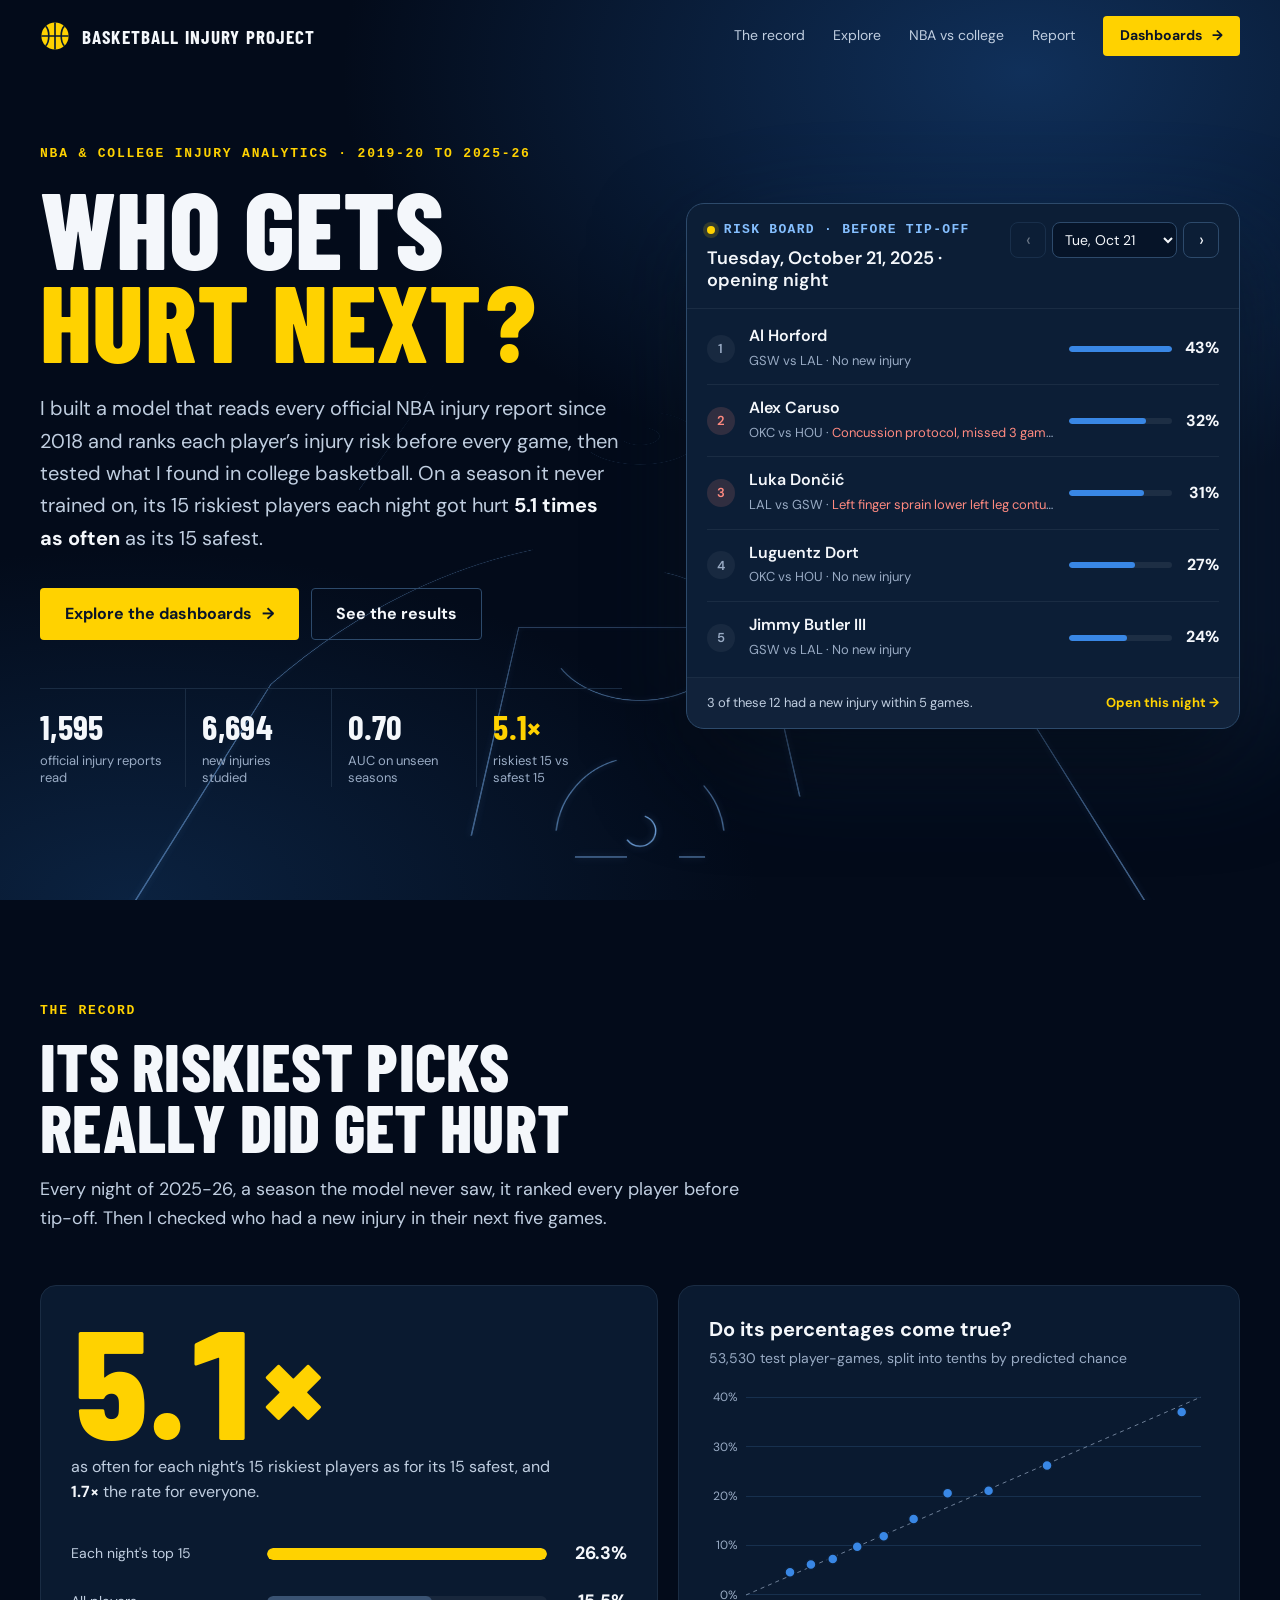
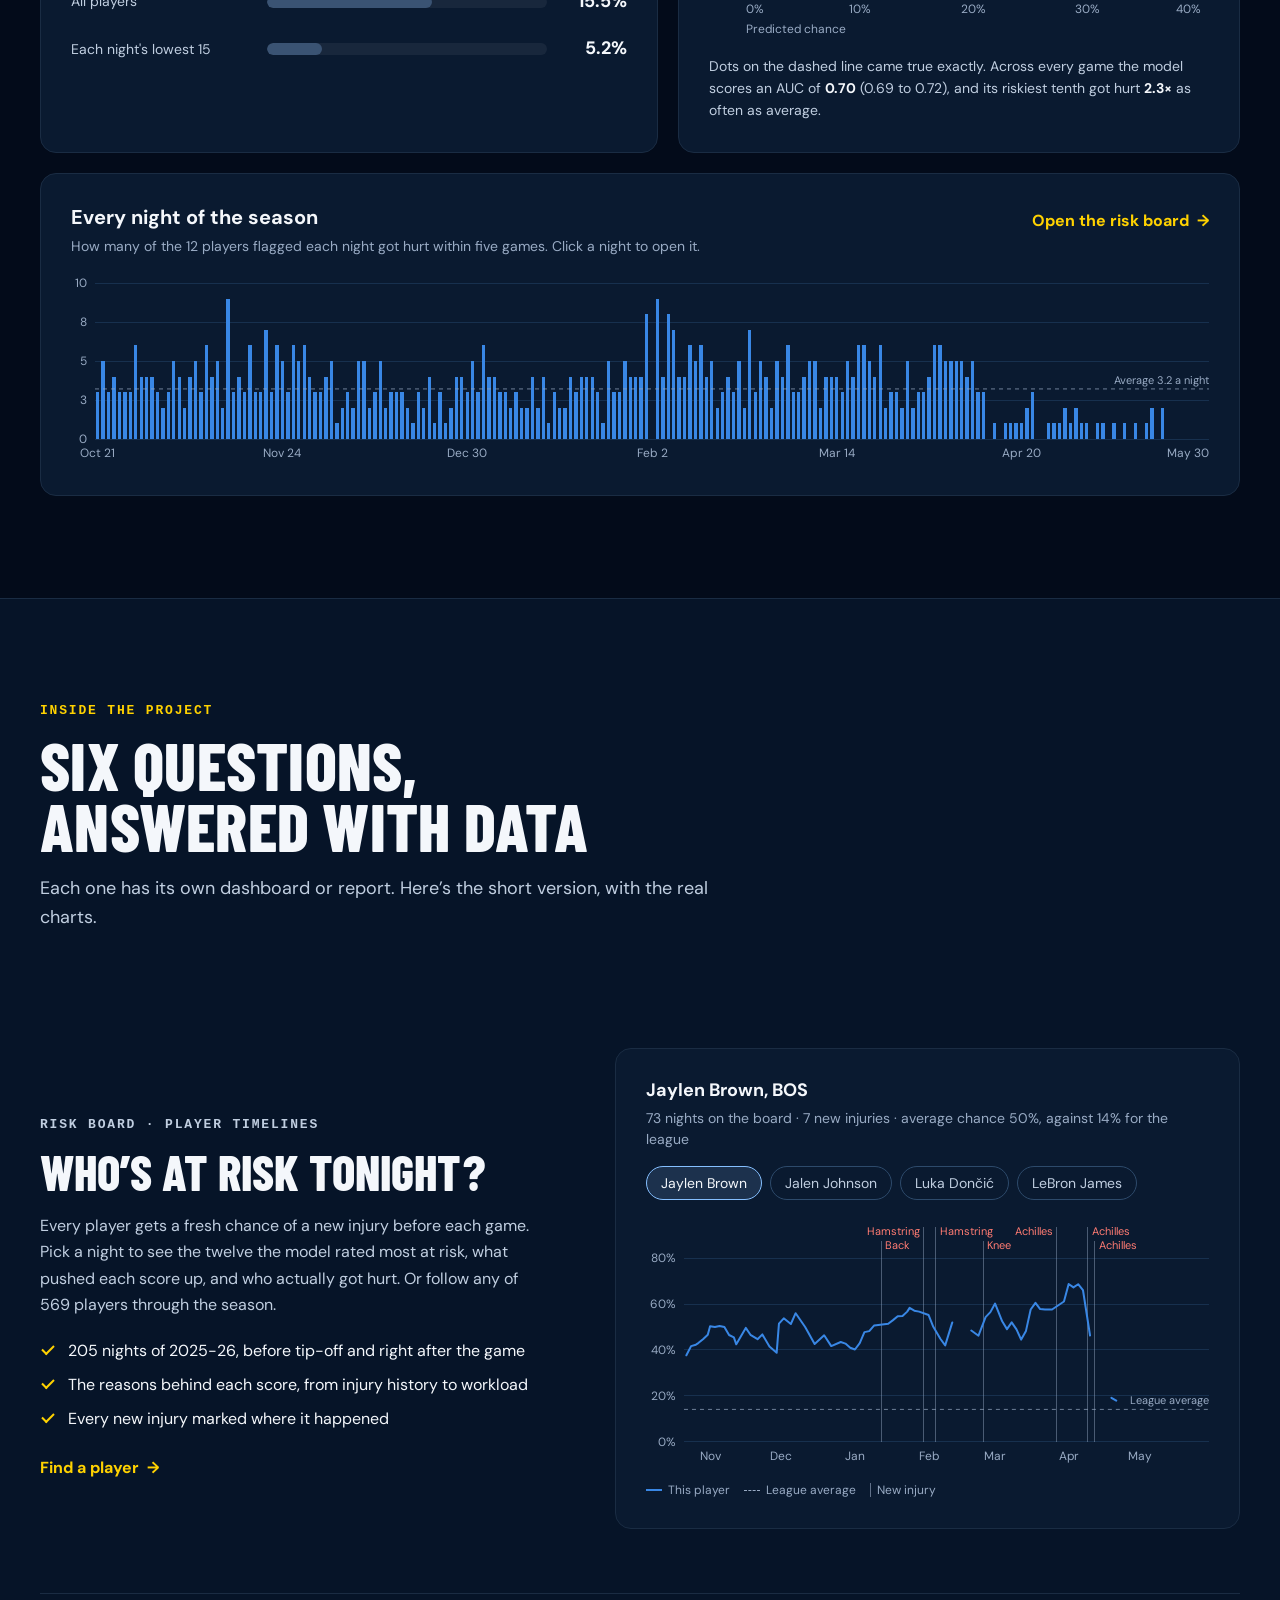
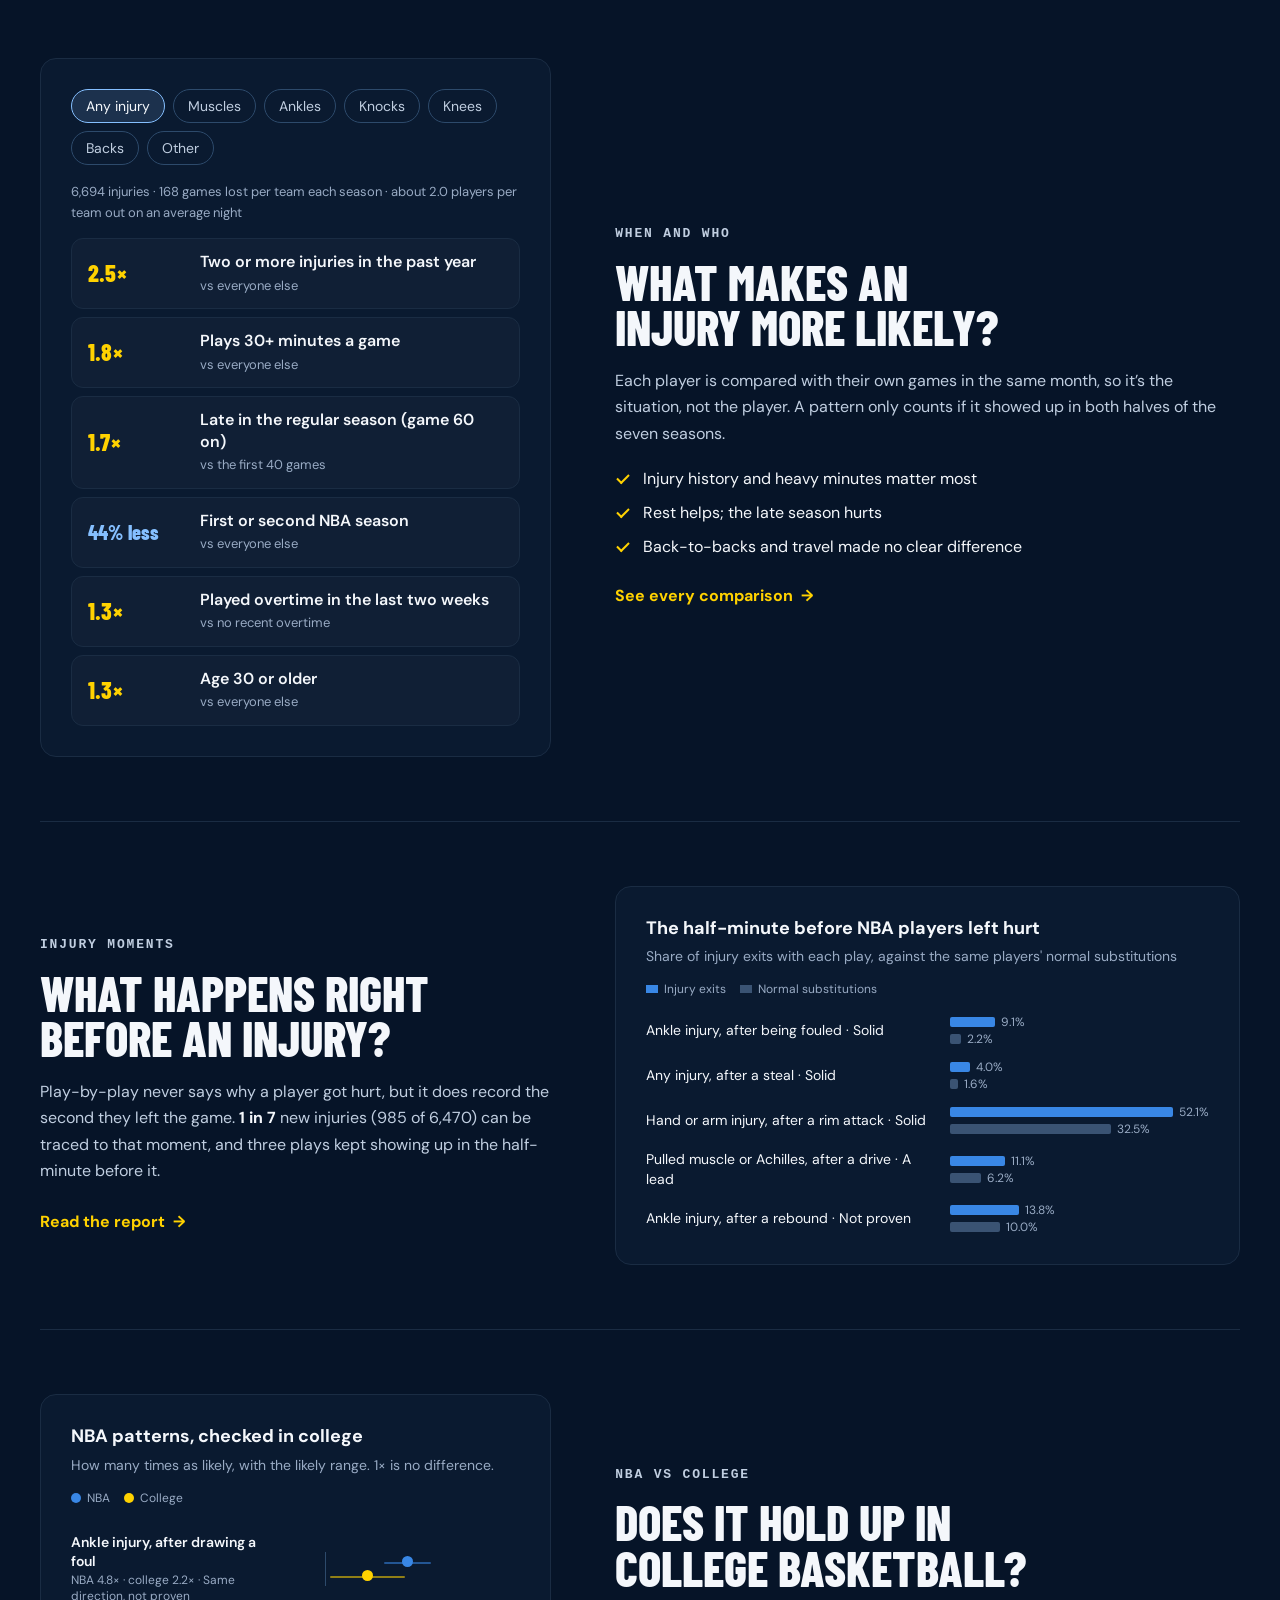
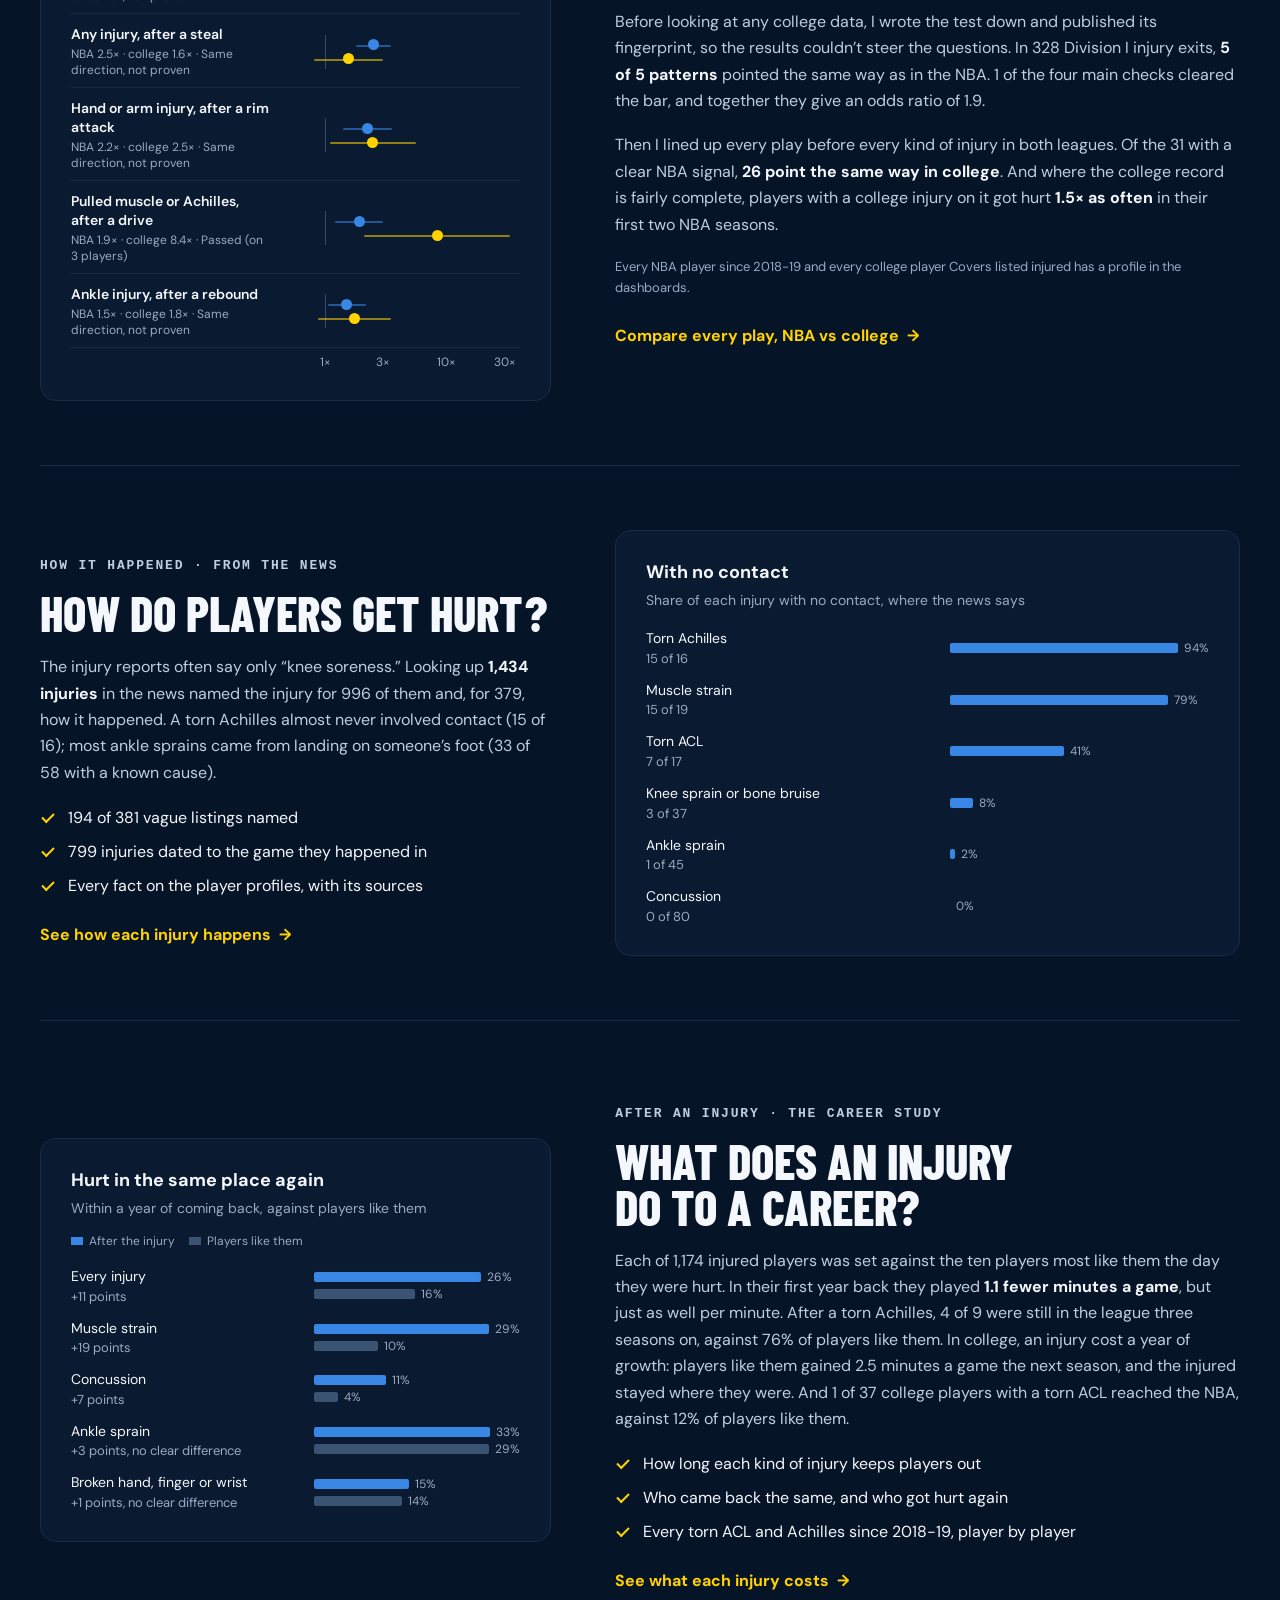
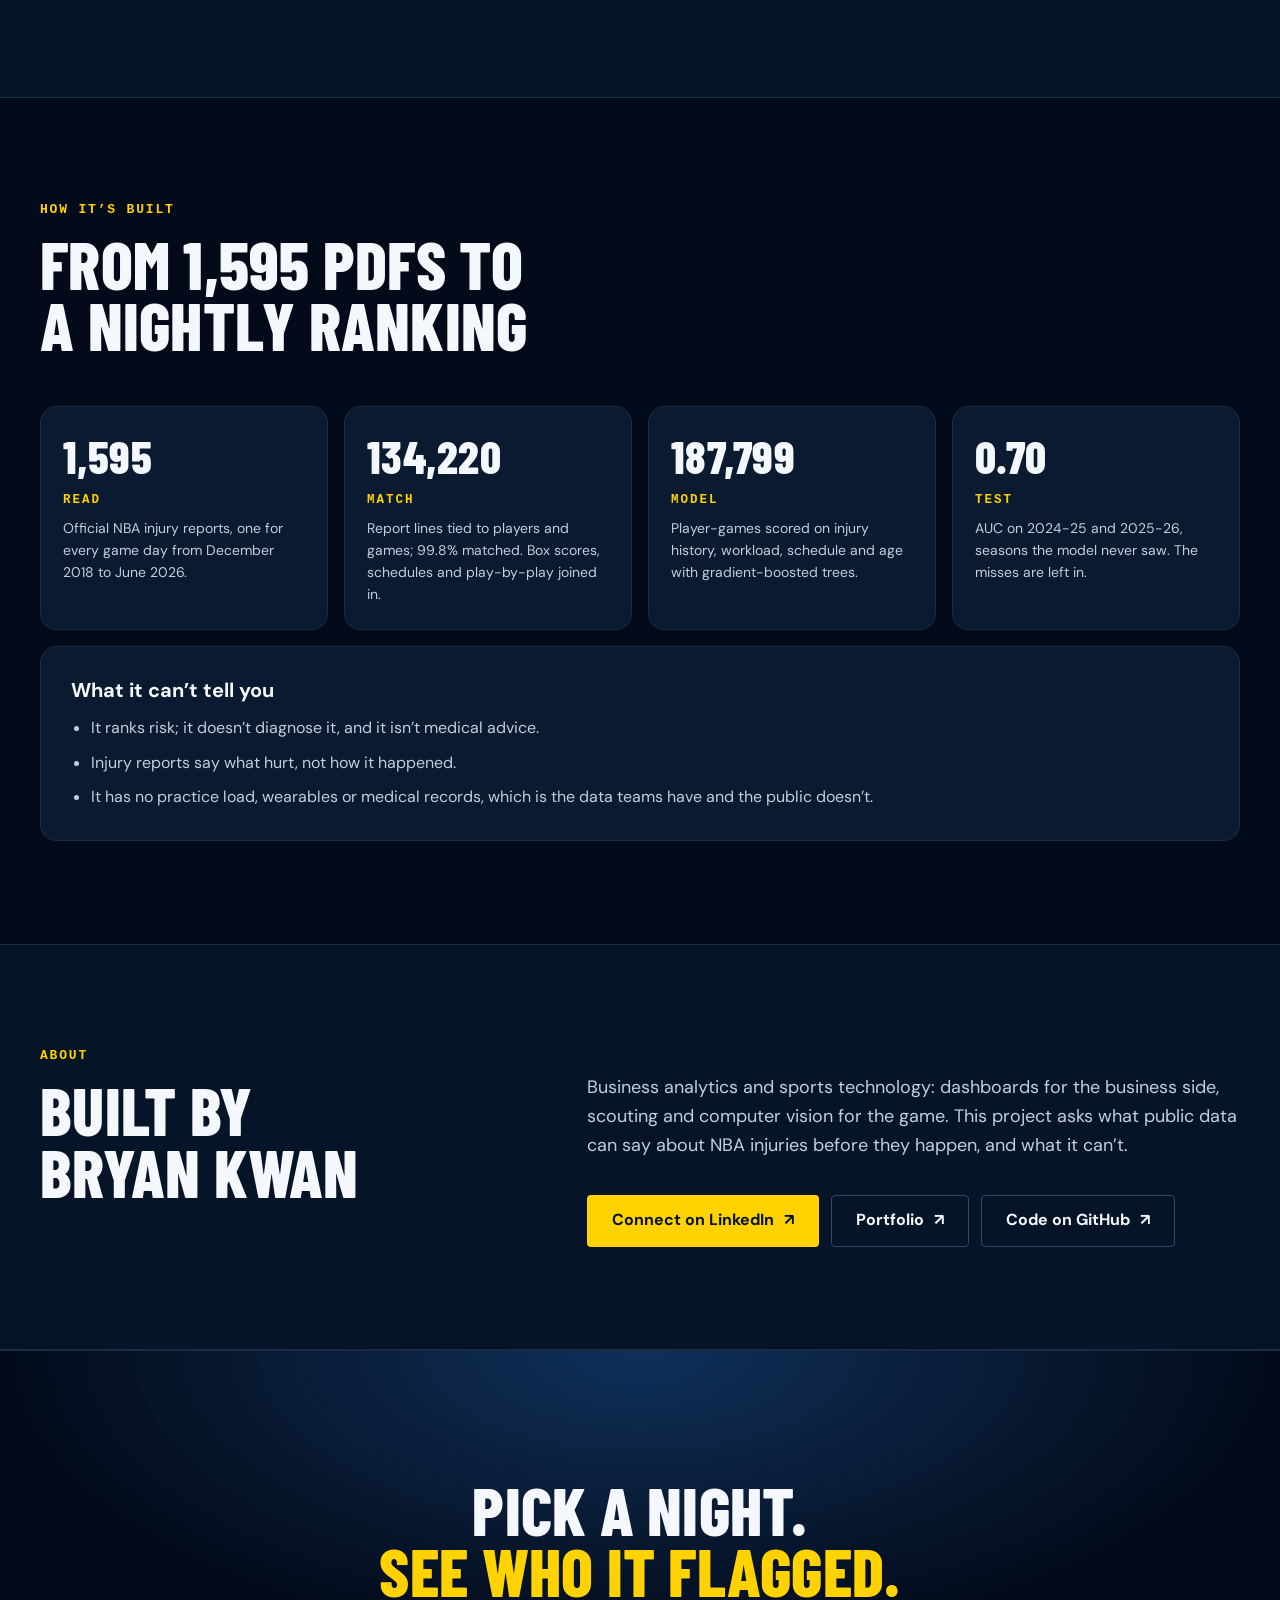
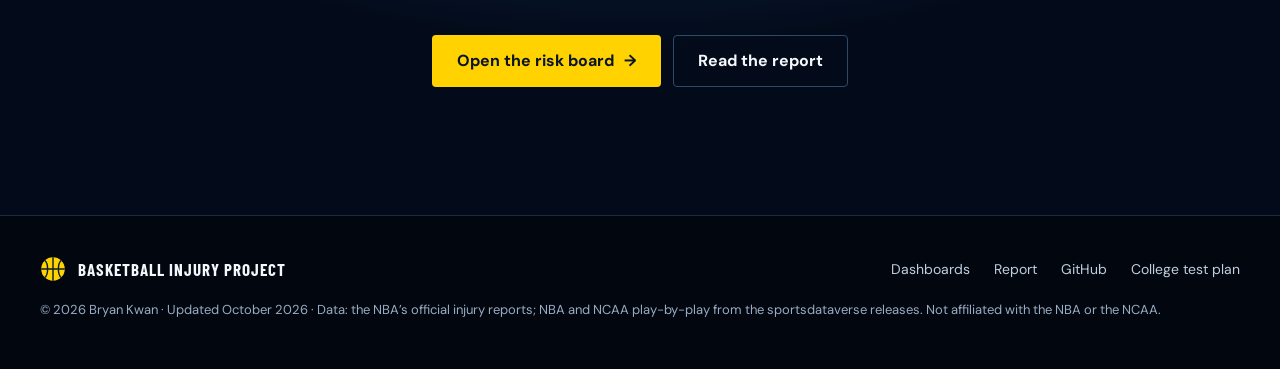
==== commit 96102d46: "College Update" ====
--- a/docs/index.html
+++ b/docs/index.html
@@ -251,7 +251,7 @@
         <div class="feature-copy" data-rise>
           <p class="kicker">After an injury · the career study</p>
           <h3 id="f6-title">What does an injury do to a career?</h3>
-          <p>Each of 1,174 injured players was set against the ten players most like them the day they were hurt. In their first year back they played <strong>1.1 fewer minutes a game</strong>, but just as well per minute. After a torn Achilles, 4 of 9 were still in the league three seasons on, against 76% of players like them.</p>
+          <p>Each of 1,174 injured players was set against the ten players most like them the day they were hurt. In their first year back they played <strong>1.1 fewer minutes a game</strong>, but just as well per minute. After a torn Achilles, 4 of 9 were still in the league three seasons on, against 76% of players like them. In college, an injury cost a year of growth: players like them gained 2.5 minutes a game the next season, and the injured stayed where they were. And 1 of 37 college players with a torn ACL reached the NBA, against 12% of players like them.</p>
           <ul class="ticks">
             <li>How long each kind of injury keeps players out</li>
             <li>Who came back the same, and who got hurt again</li>
